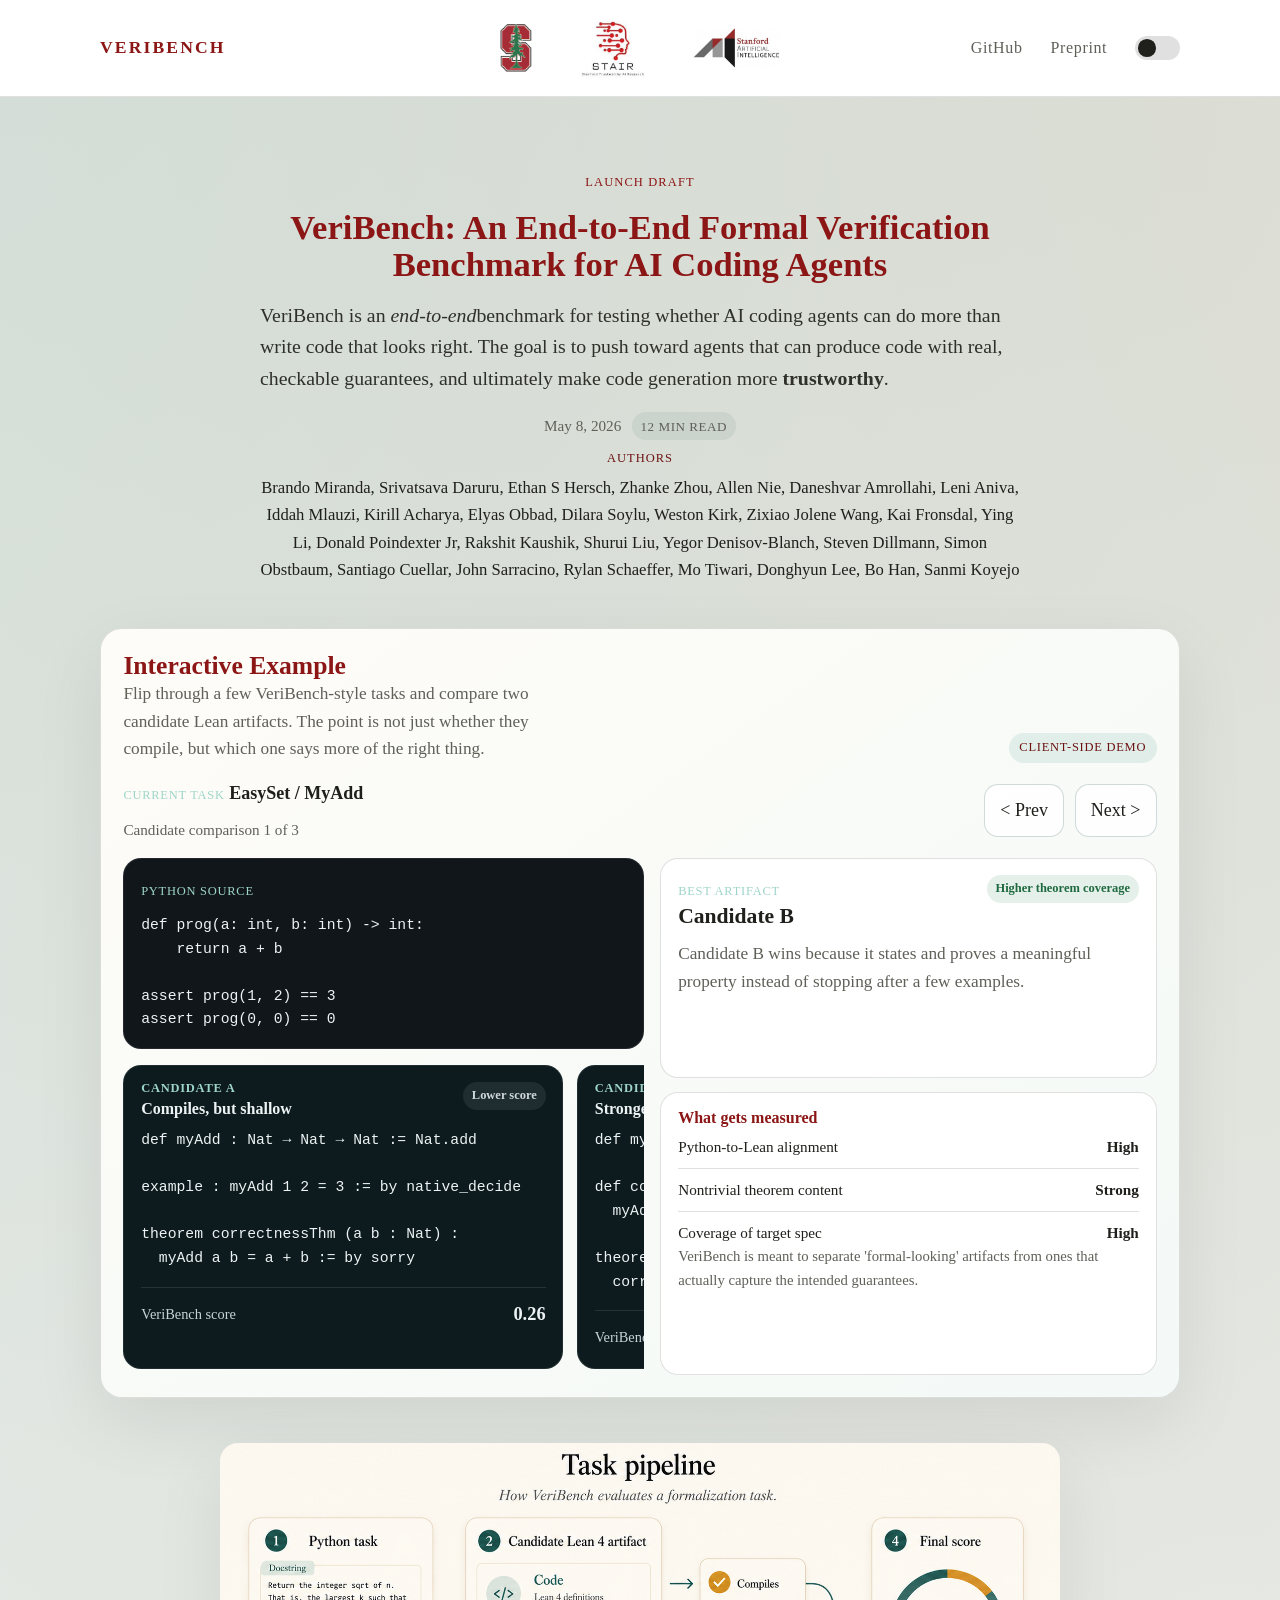
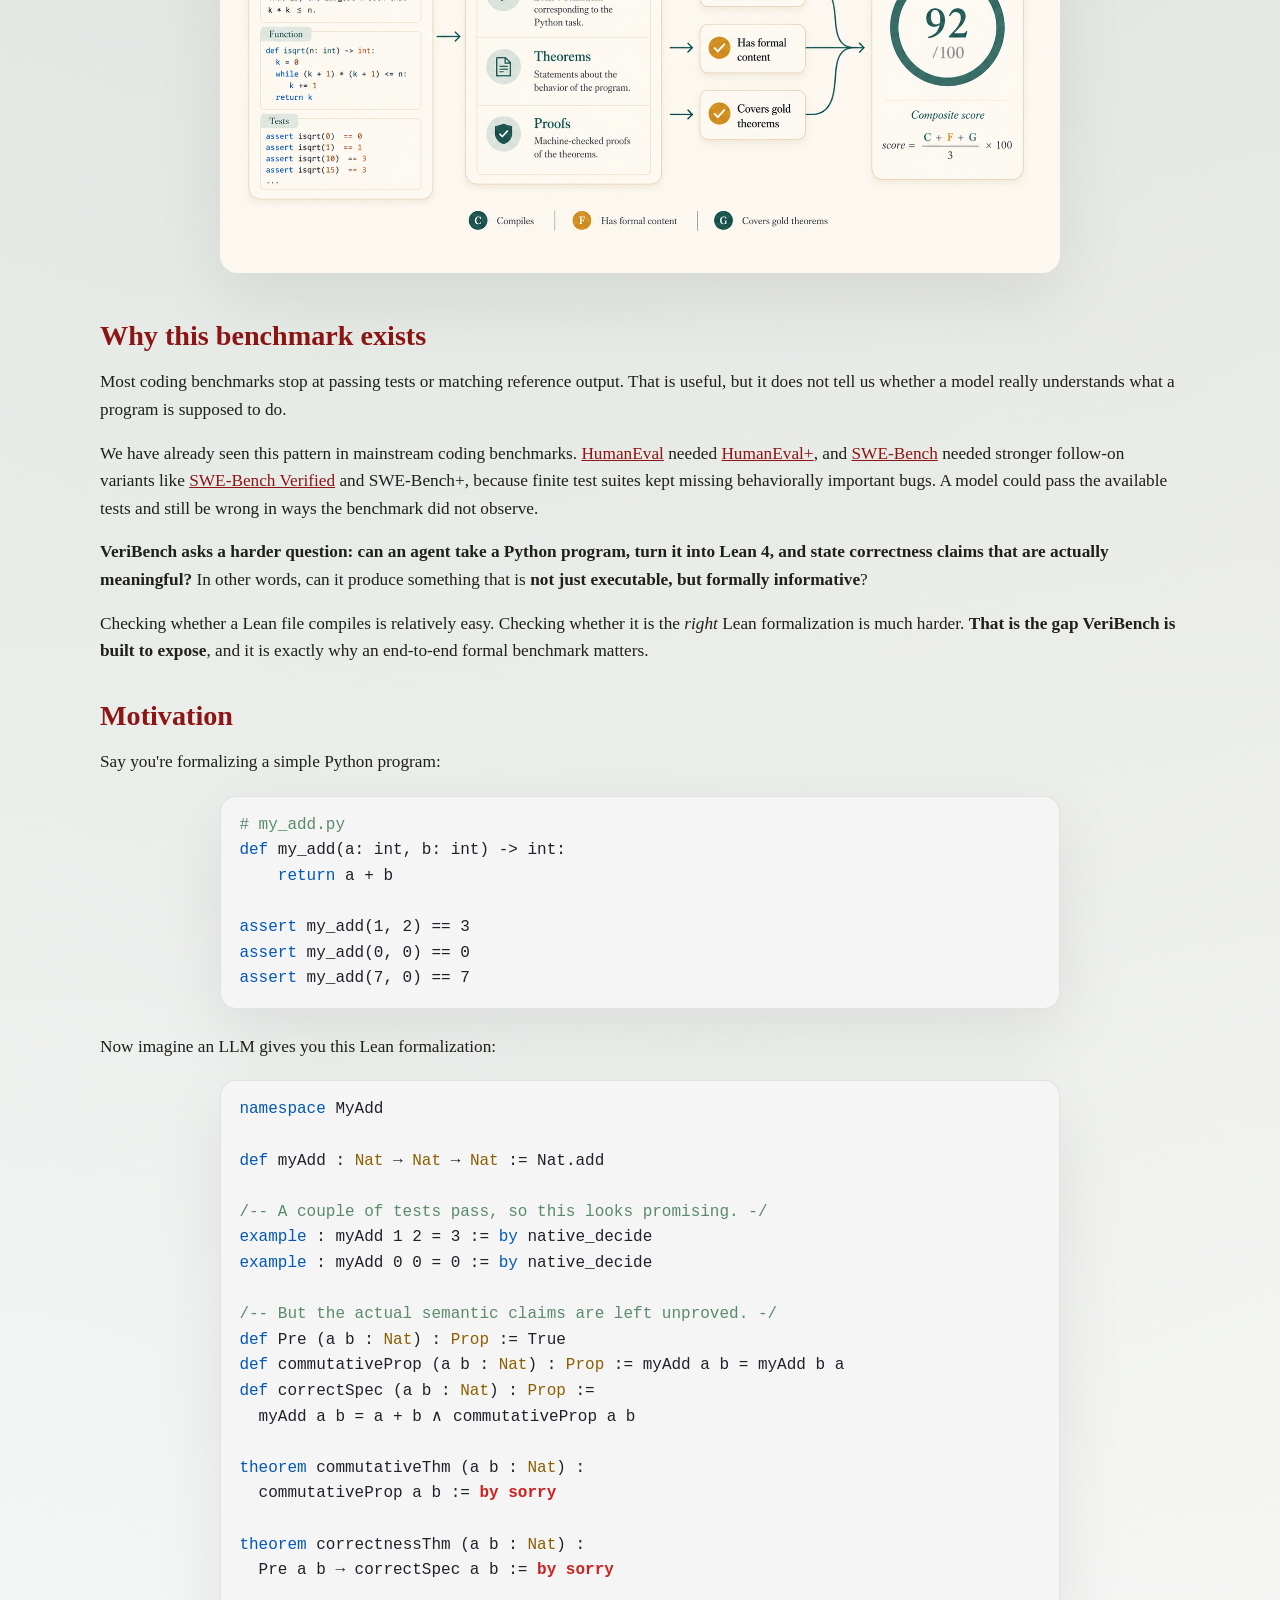
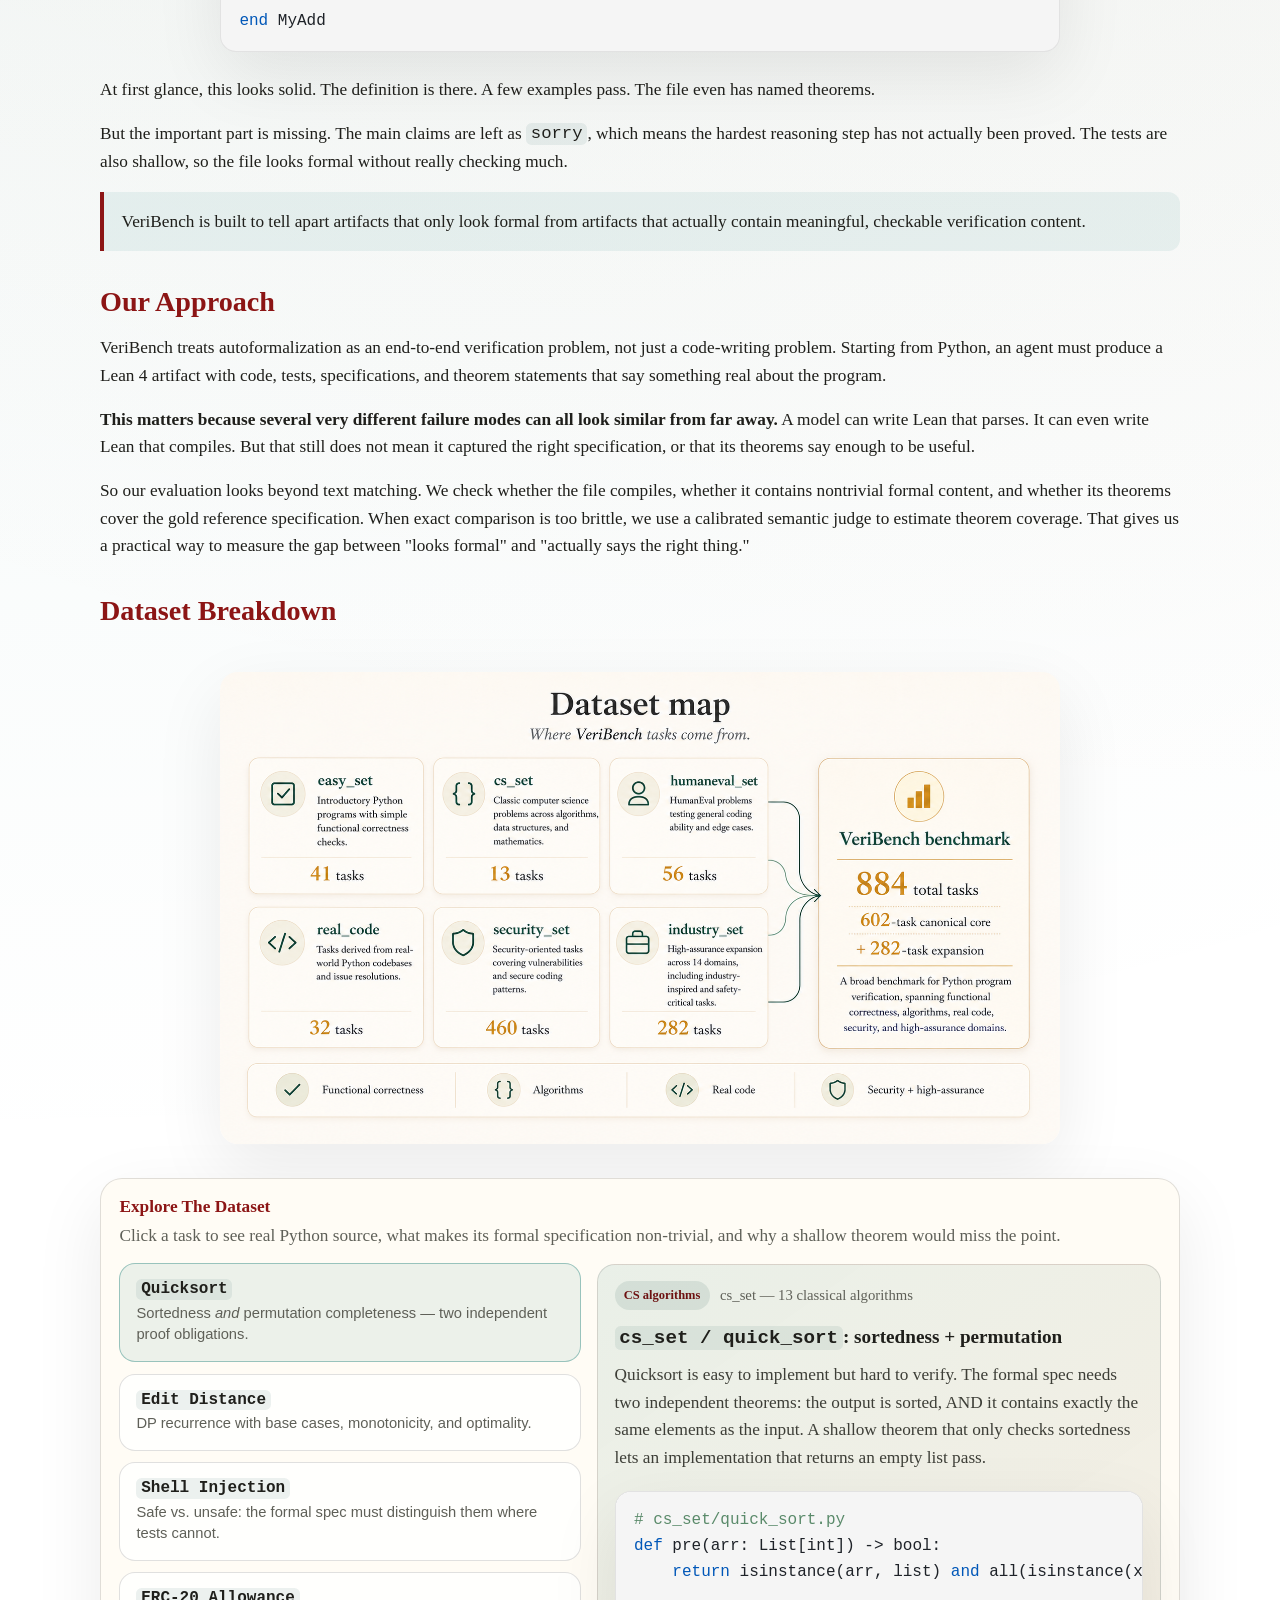
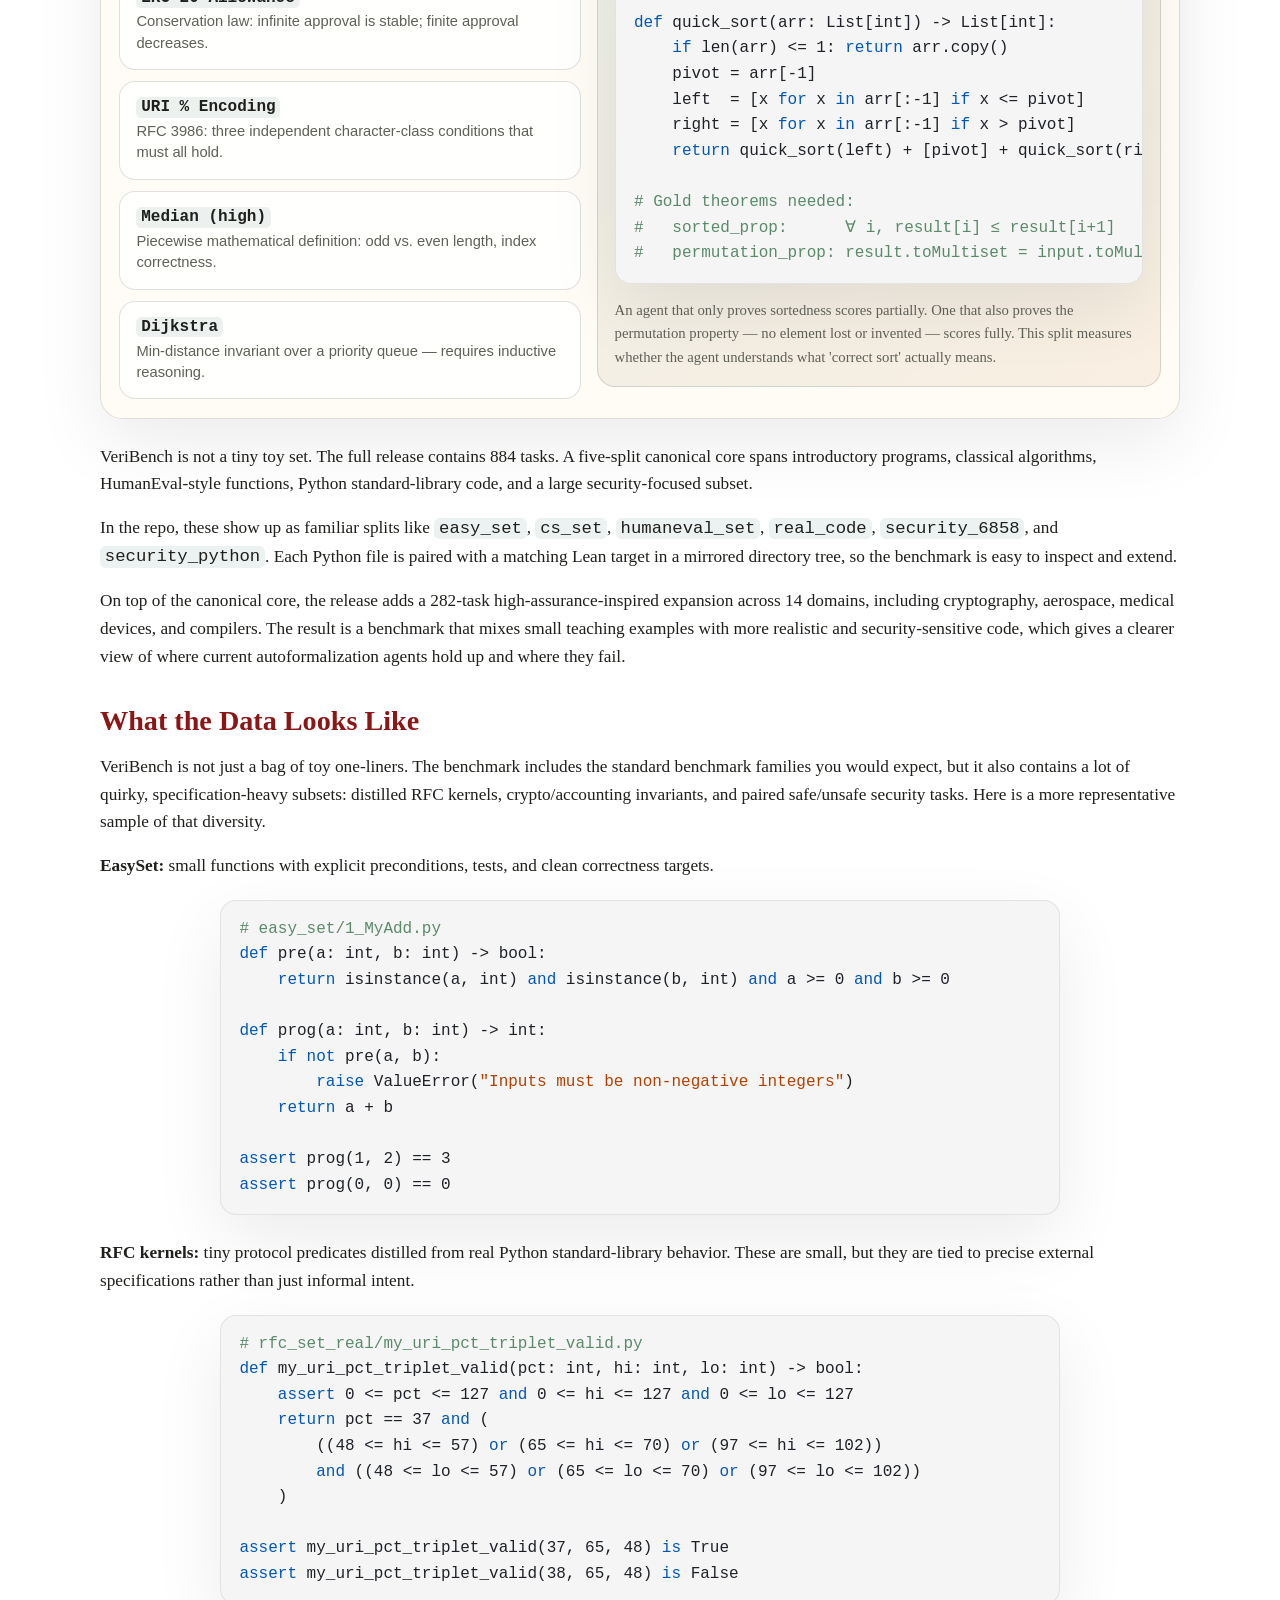
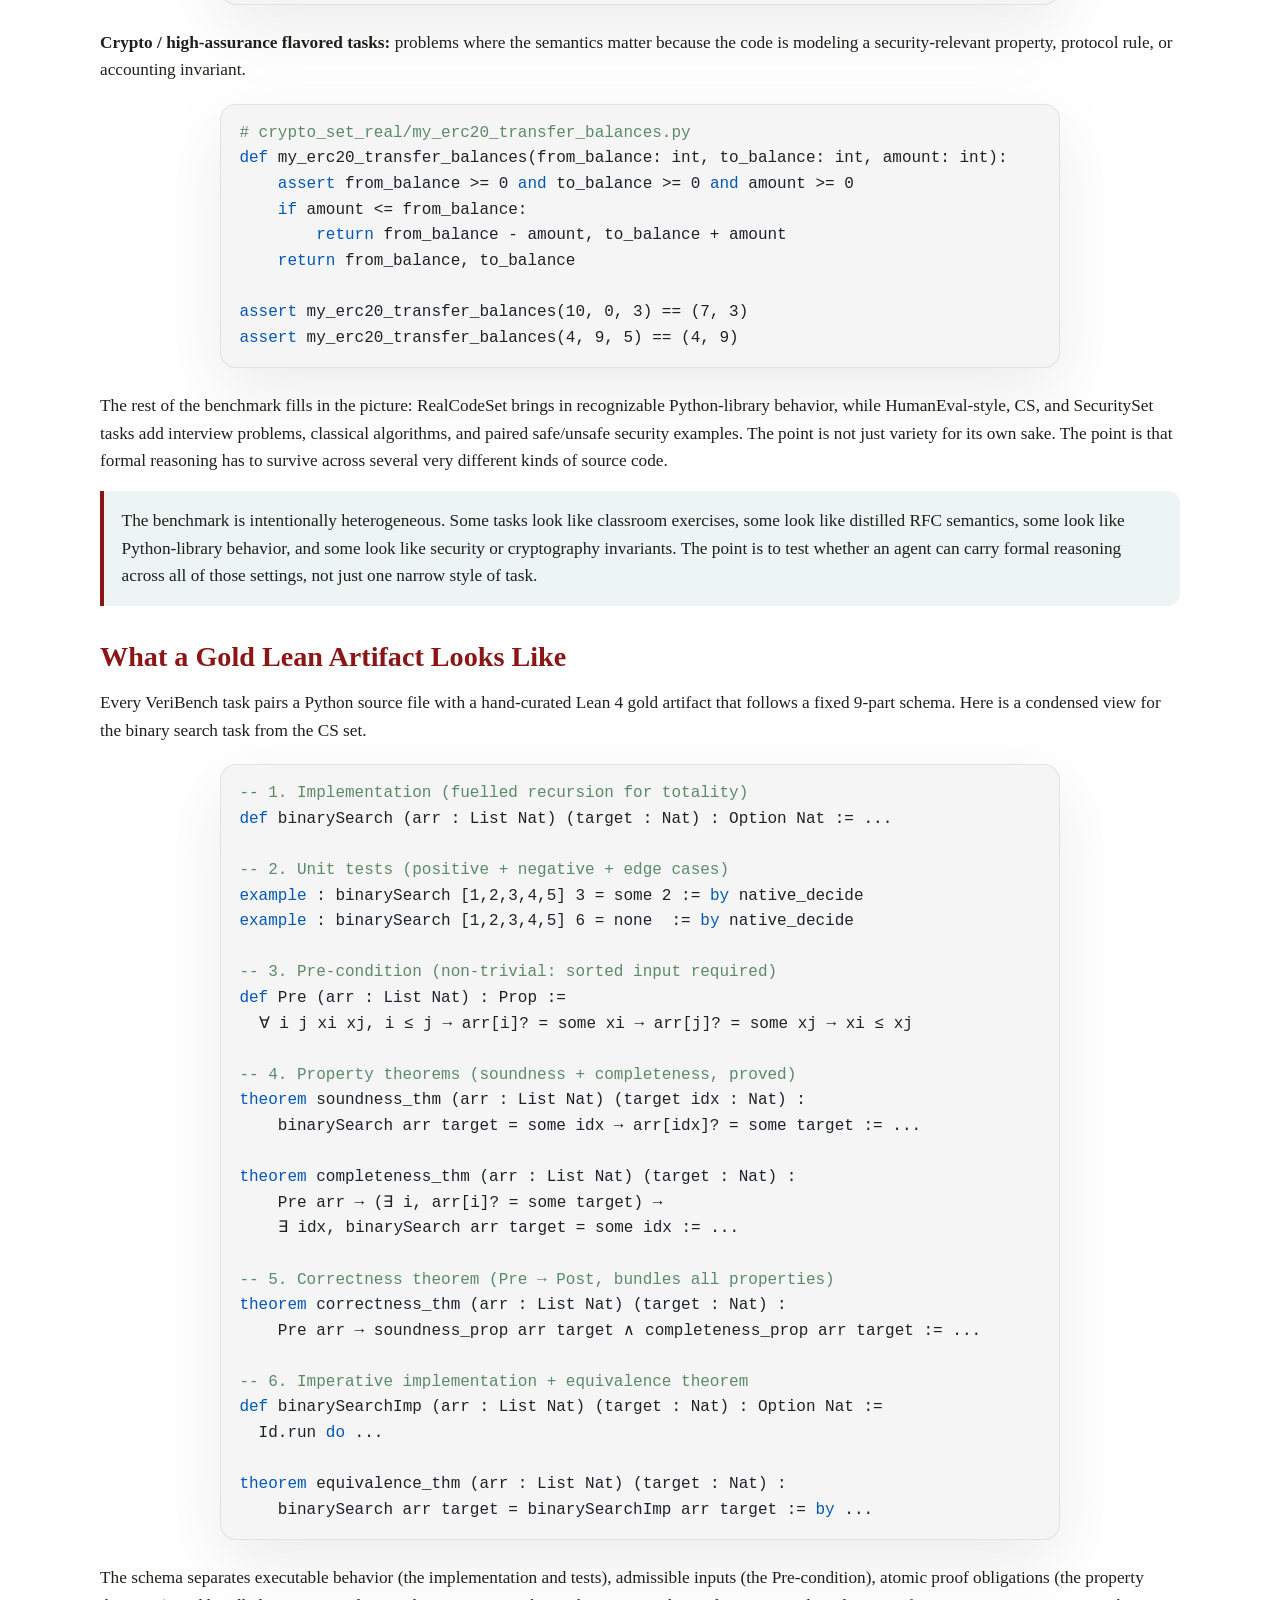
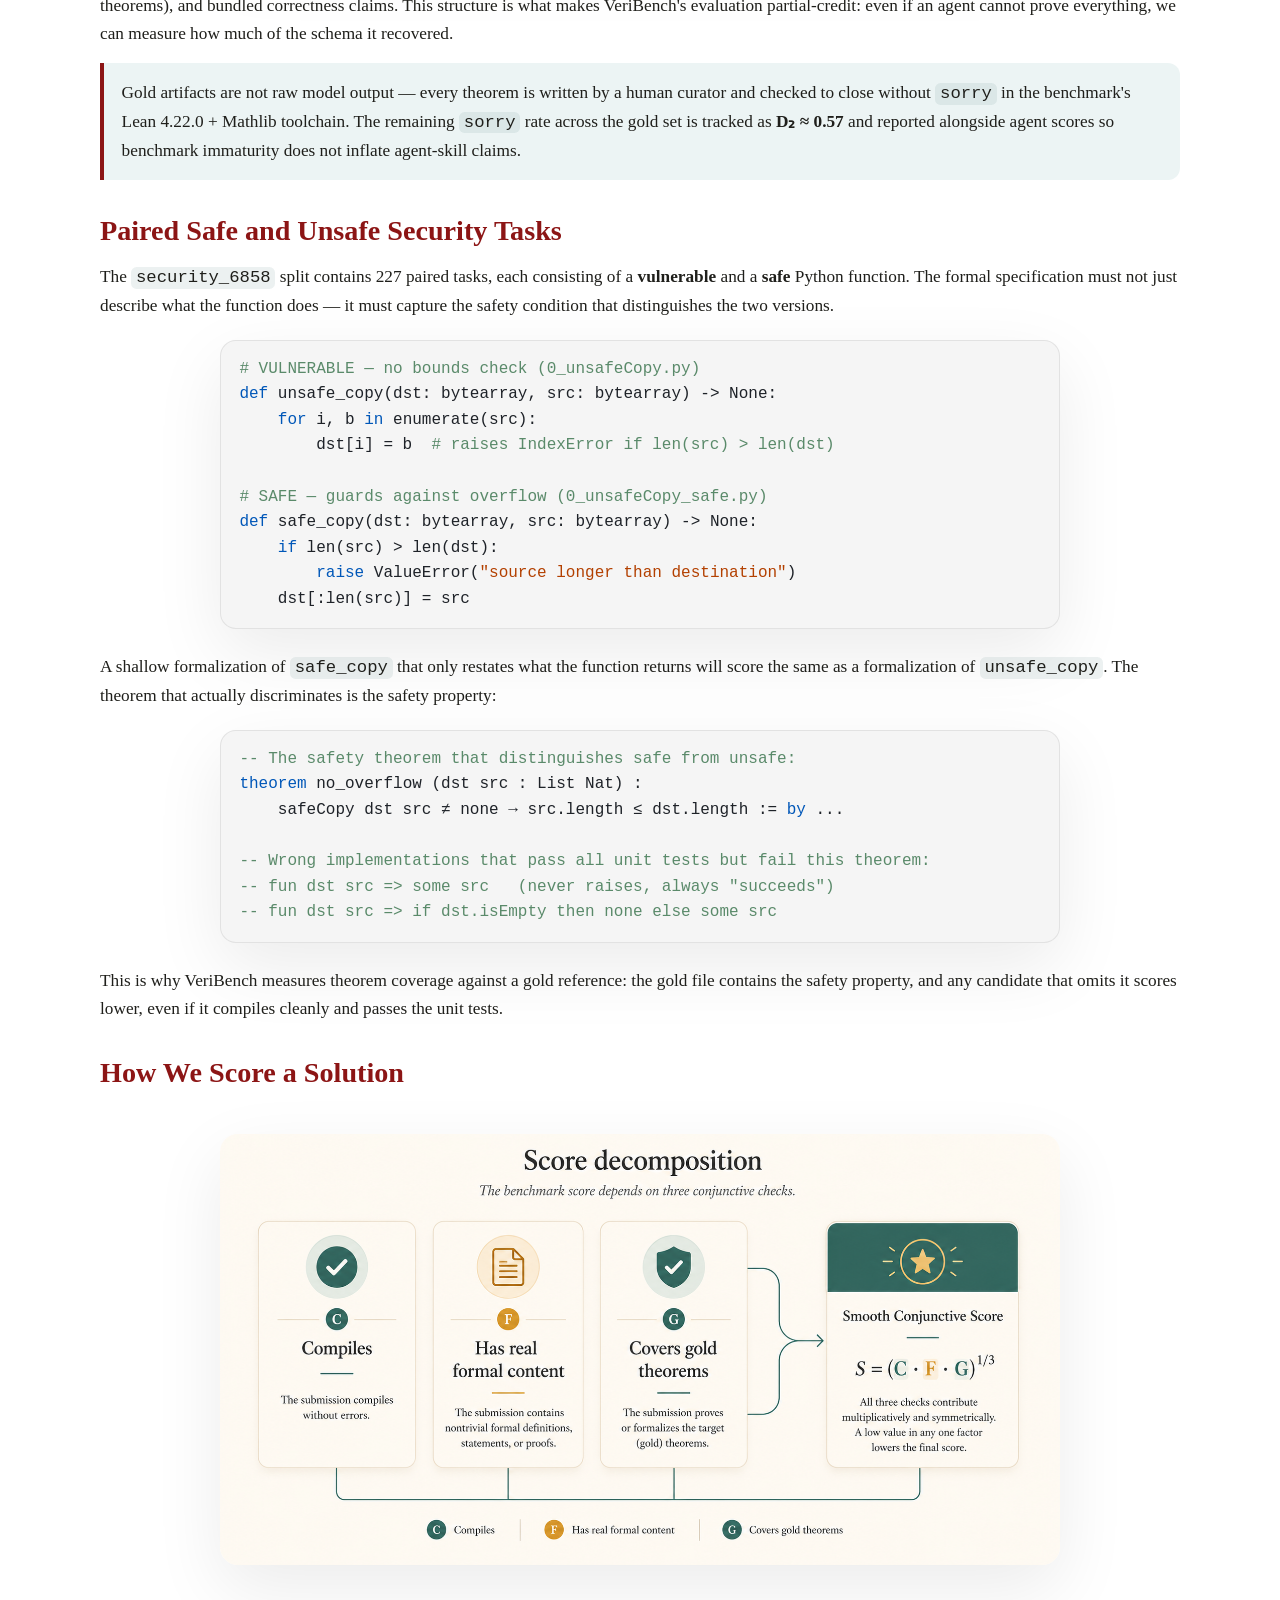
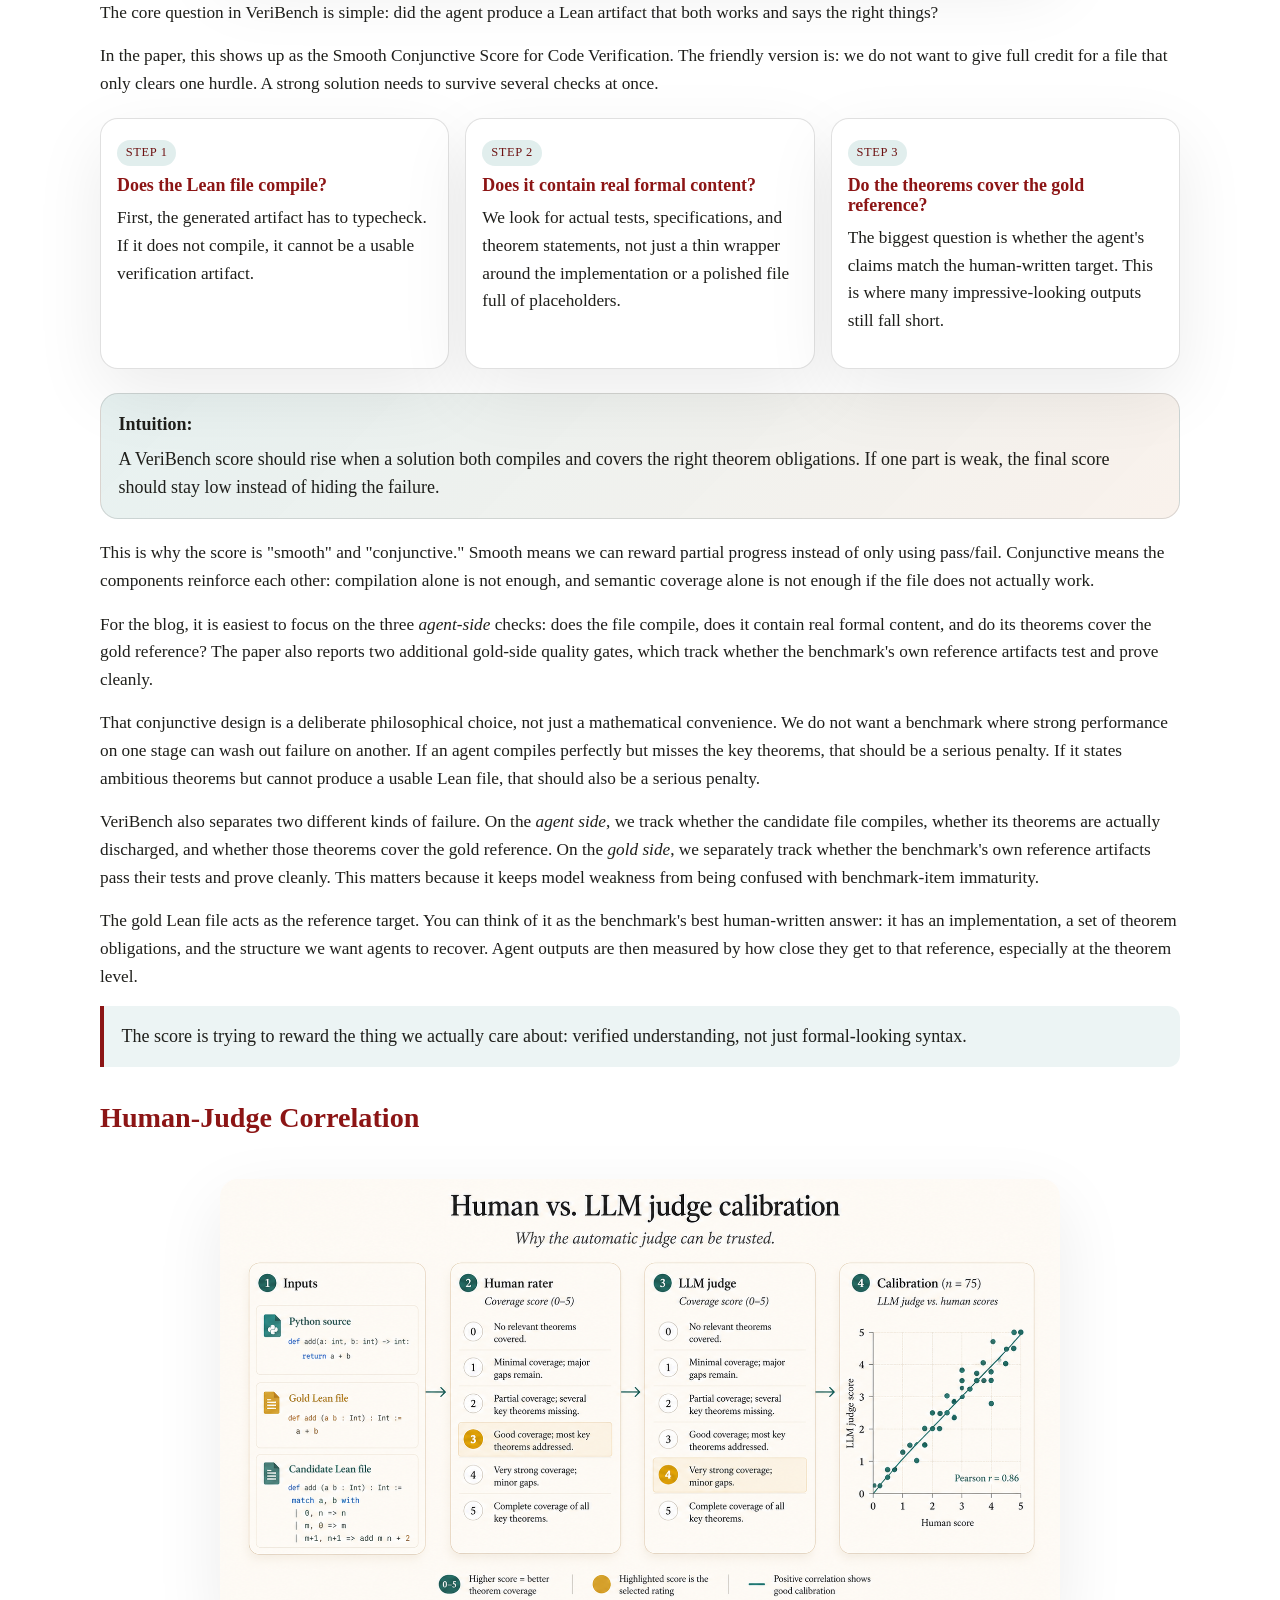
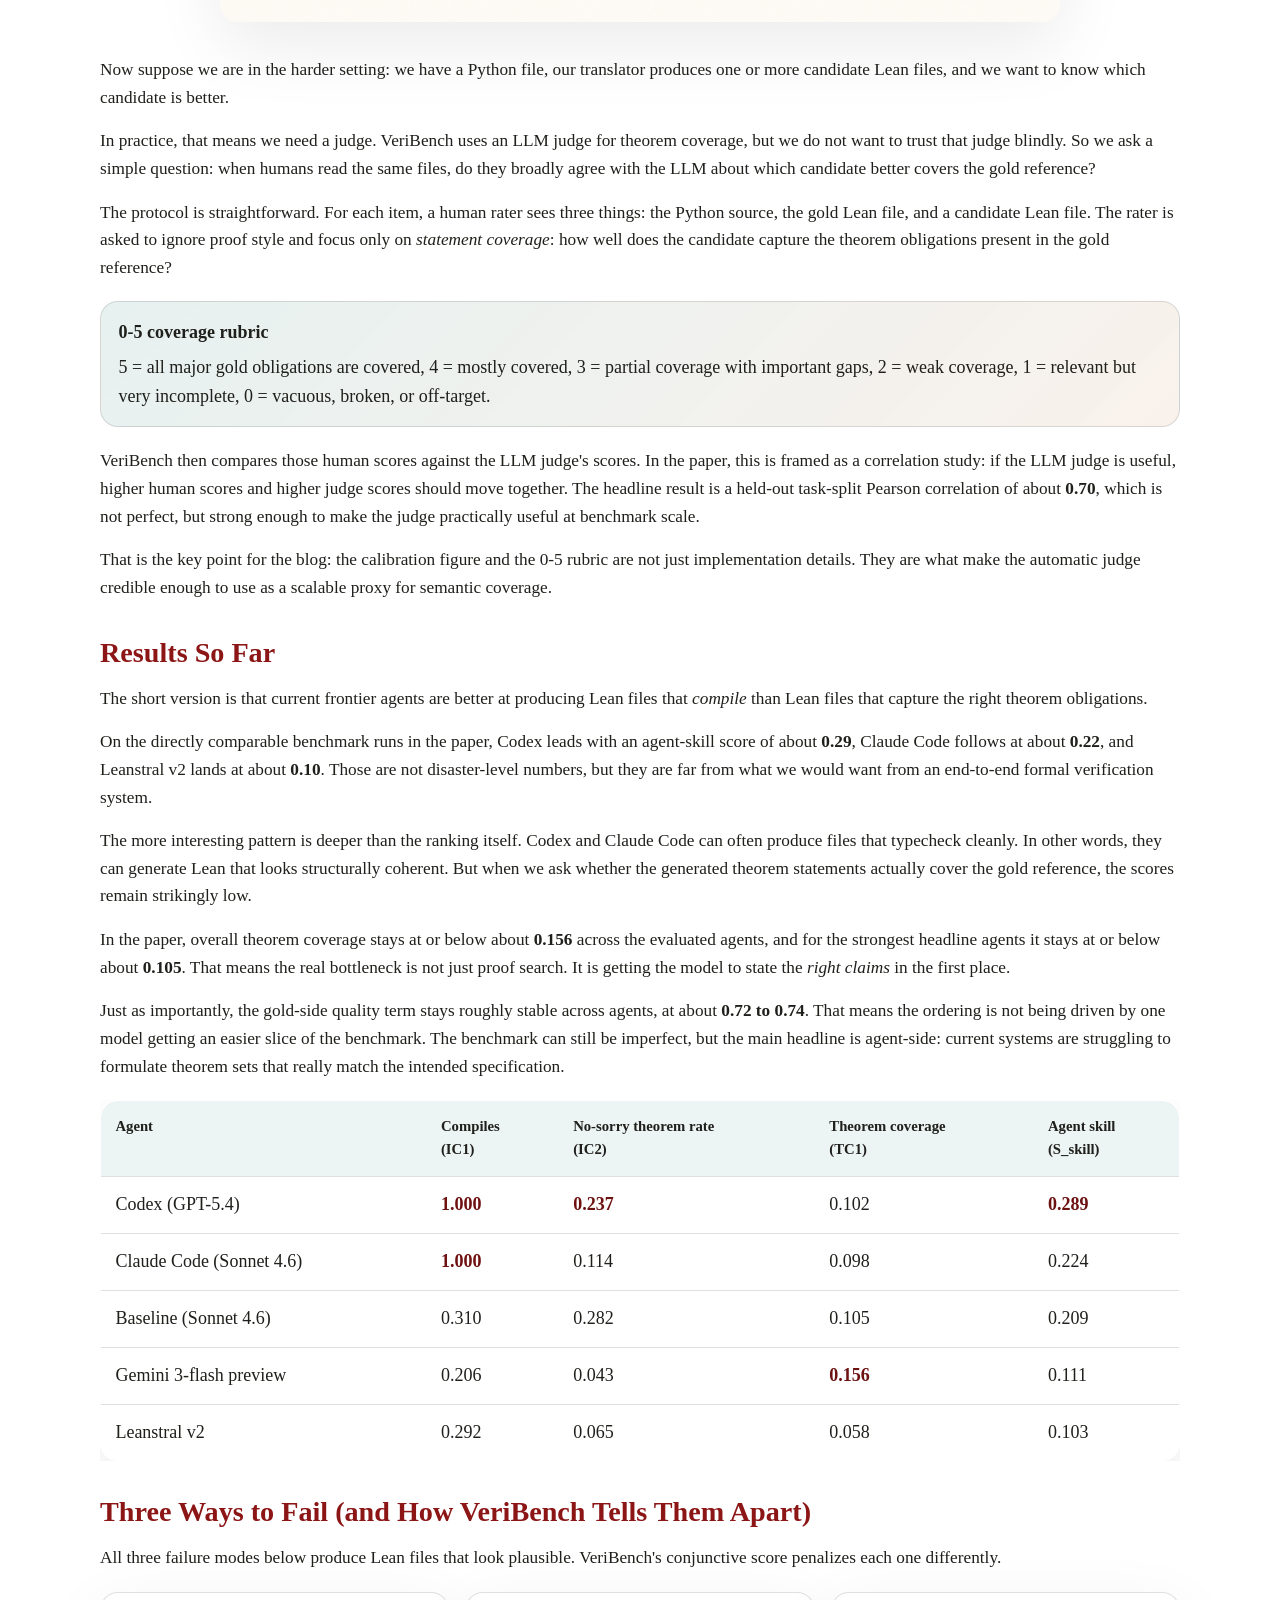
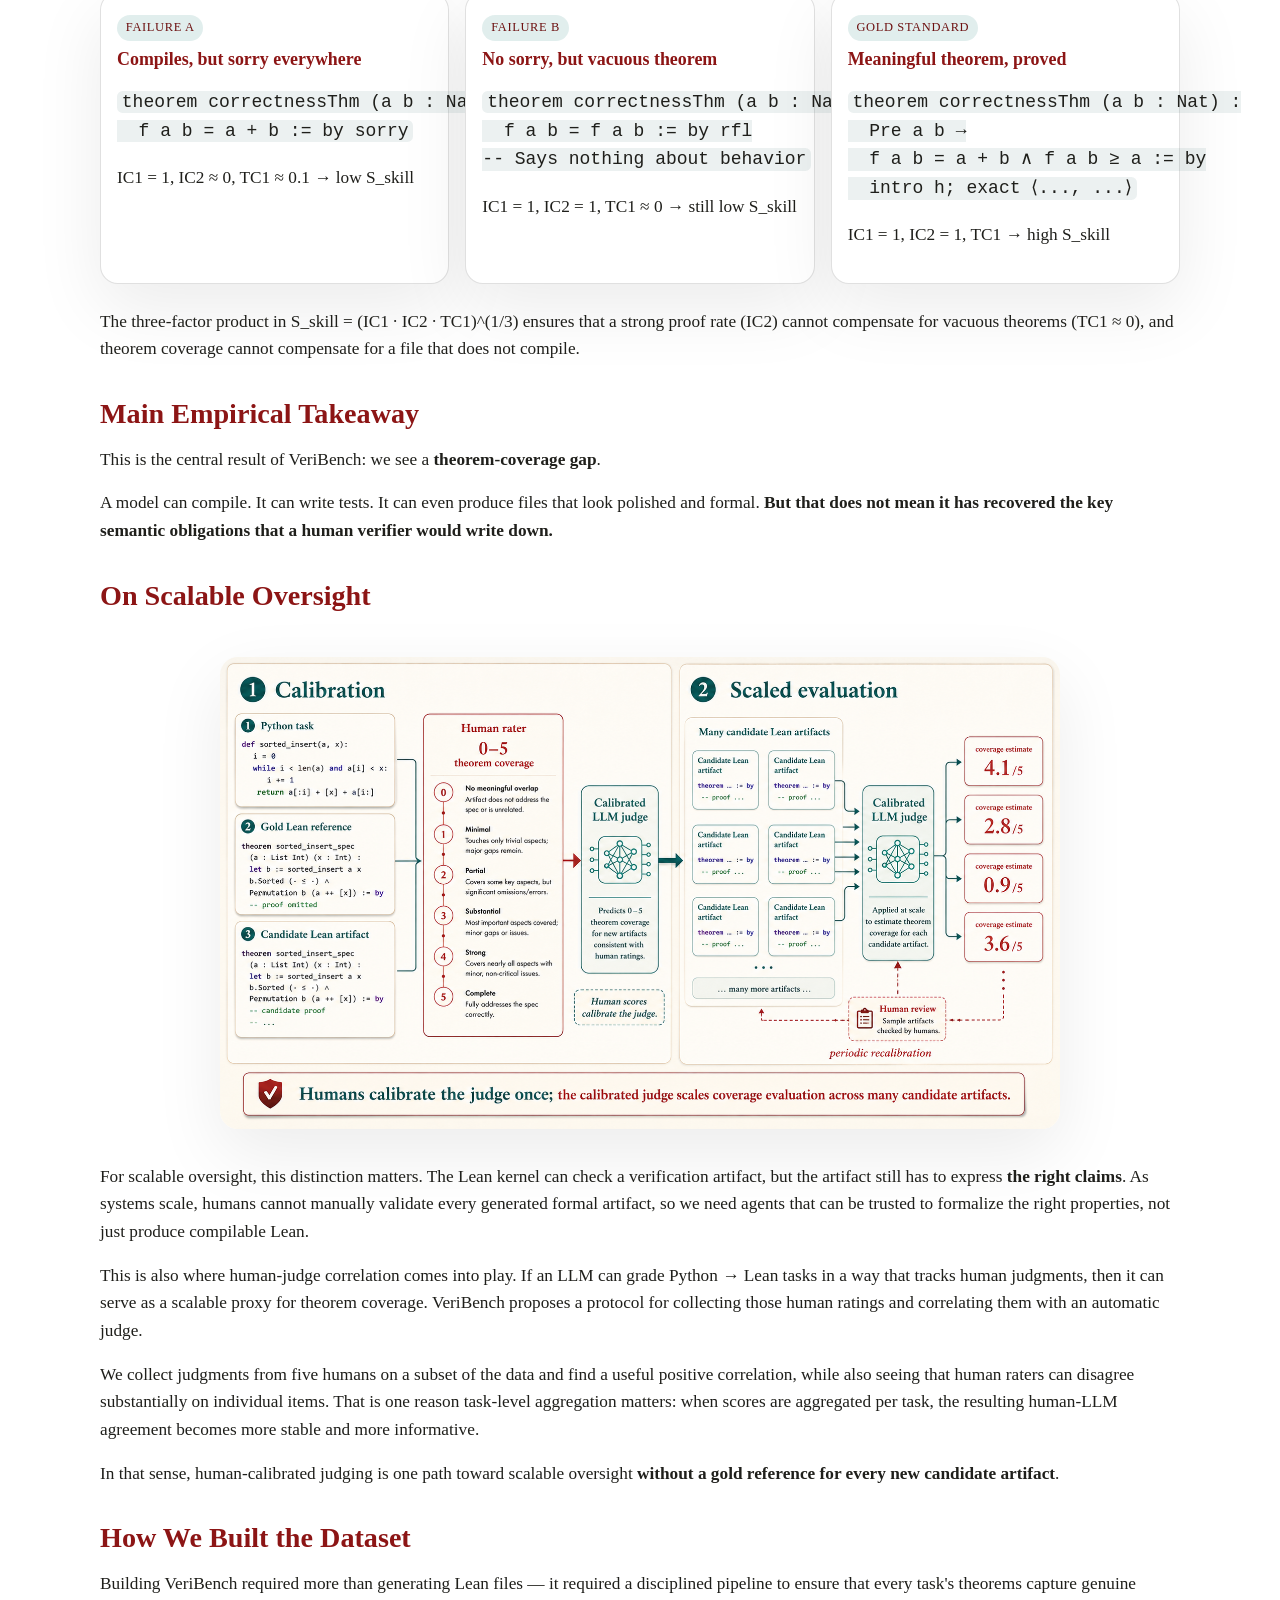
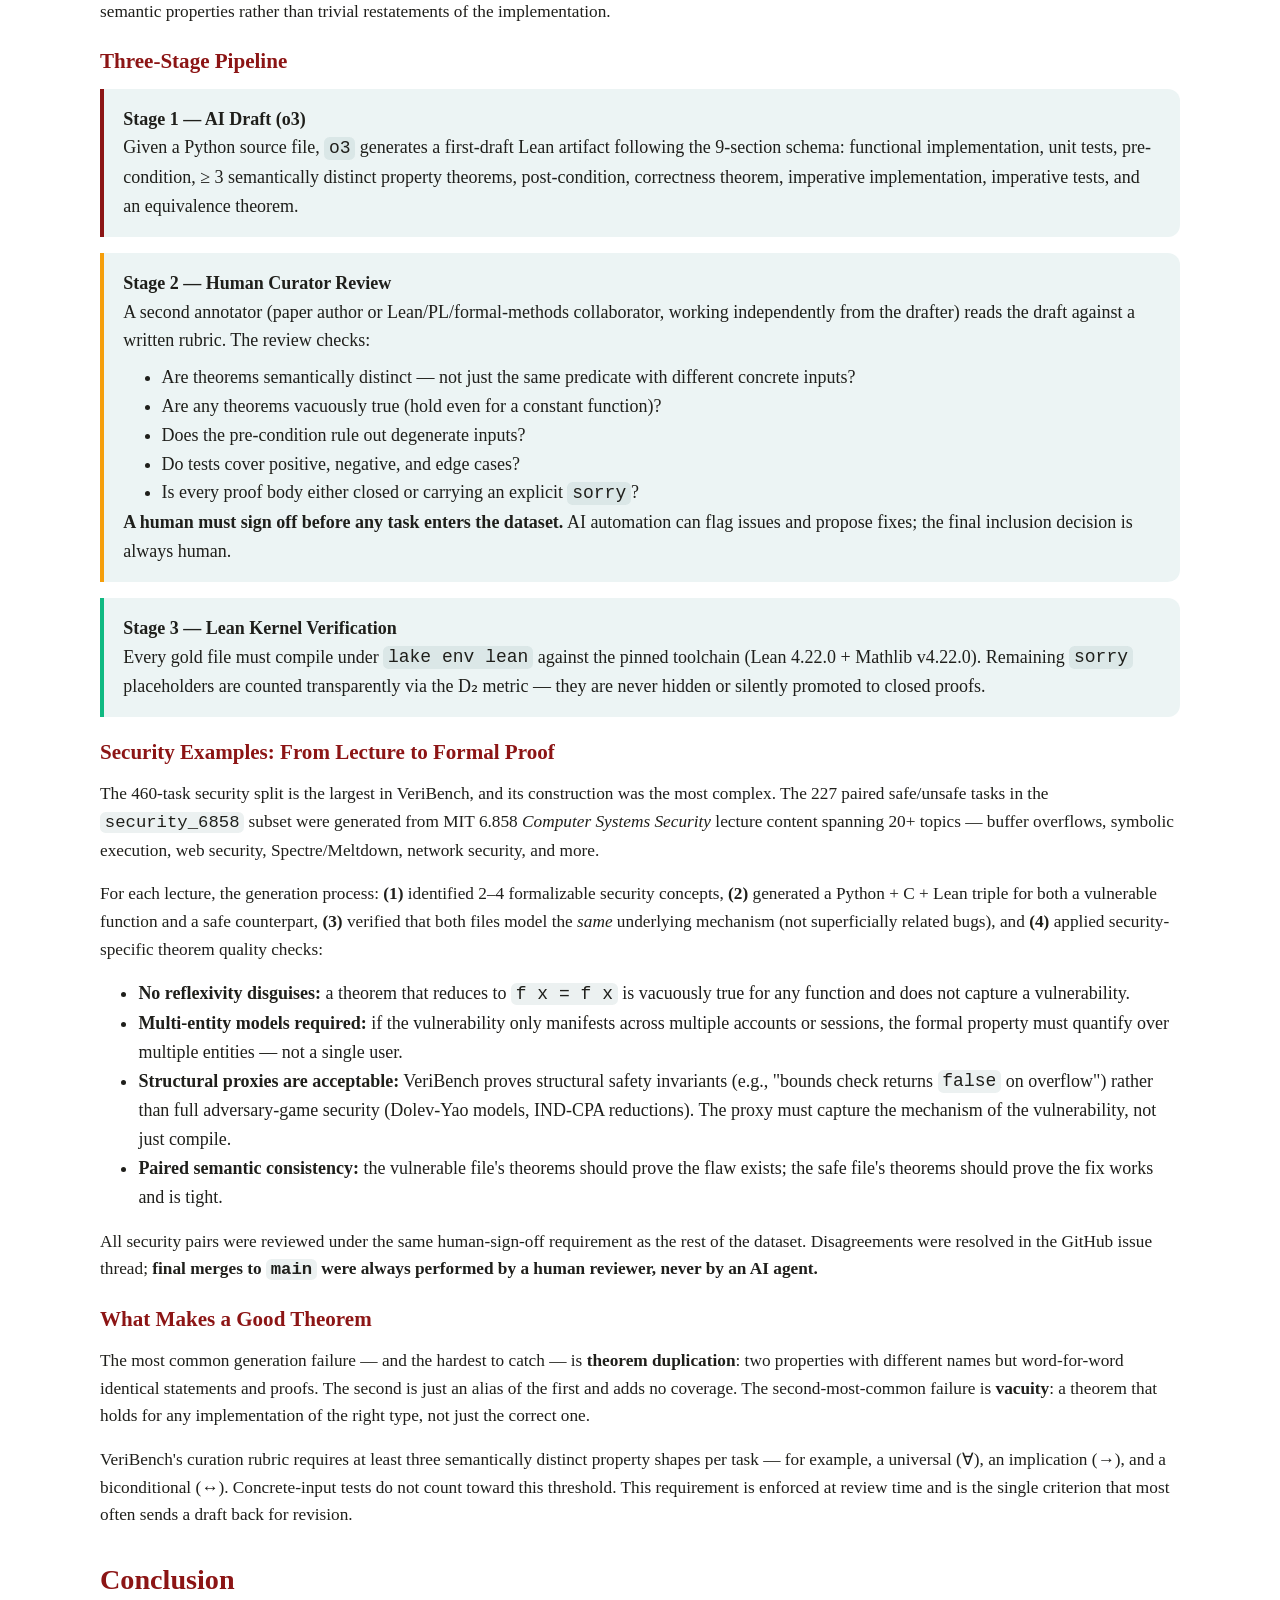
==== docs/blog/veribench-launch/index.html @ 004fceda "fix: copy all blog improvements to the live docs/blog/veribench-launch path The GitHub Pages site is" ====
<!DOCTYPE html>
<html lang="en">
  <head>
    <meta charset="UTF-8" />
    <meta name="viewport" content="width=device-width, initial-scale=1.0" />
    <title>VeriBench</title>
    <meta
      name="description"
      content="Starter blog post for the VeriBench GitHub Pages site."
    />
    <script>
      (() => {
        const storedTheme = localStorage.getItem("veribench-theme");
        const theme = storedTheme || (window.matchMedia("(prefers-color-scheme: dark)").matches ? "dark" : "light");
        document.documentElement.dataset.theme = theme;
      })();
    </script>
    <link rel="icon" type="image/png" href="../../figs/vb_logo.png" />
    <link rel="stylesheet" href="../../assets/site.css" />
  </head>
  <body>
    <header class="topbar">
      <div class="shell">
        <a class="brand" href="../../">VeriBench</a>
        <div class="topbar-logos">
          <a href="https://www.stanford.edu/" target="_blank" rel="noopener"><img class="block-s" src="../../figs/stanford.png" alt="Stanford Block S" /></a>
          <a href="https://stairlab.stanford.edu/" target="_blank" rel="noopener"><img class="stair" src="../../figs/STAIR.jpeg" alt="Stanford Trustworthy AI Research logo" /></a>
          <a href="https://ai.stanford.edu/" target="_blank" rel="noopener"><img class="sail" src="../../figs/sail_logo.jpg" alt="Stanford Artificial Intelligence Lab logo" /></a>
        </div>
        <nav class="nav">
          <a href="https://github.com/brando90/veribench">GitHub</a>
          <span>Preprint</span>
          <button class="theme-toggle" type="button" id="theme-toggle" aria-label="Toggle dark mode">
            <span class="theme-toggle-track">
              <span class="theme-toggle-thumb"></span>
            </span>
          </button>
        </nav>
      </div>
    </header>

    <main class="content">
      <article class="shell">
        <header class="post-header">
          <div class="eyebrow">Launch Draft</div>
          <h1 class="post-title-long">VeriBench: An End-to-End
          Formal Verification Benchmark
          for AI Coding Agents
          </h1>
          <p class="lede">
            VeriBench is an <em>end-to-end</em>benchmark for testing whether AI coding agents can do
            more than write code that looks right. The goal is to push toward
            agents that can produce code with real, checkable guarantees, and
            ultimately make code generation more <strong>trustworthy</strong>.
          </p>
          <p class="post-meta">
            <span>May 8, 2026</span>
            <span class="post-read-time">12 min read</span>
          </p>
          <div class="post-byline">
            <p class="post-authors">
              <span class="post-authors-label">Authors</span>
              <span class="post-authors-list">
                Brando Miranda, Srivatsava Daruru, Ethan S Hersch, Zhanke Zhou,
                Allen Nie, Daneshvar Amrollahi, Leni Aniva, Iddah Mlauzi,
                Kirill Acharya, Elyas Obbad, Dilara Soylu, Weston Kirk, Zixiao
                Jolene Wang, Kai Fronsdal, Ying Li, Donald Poindexter Jr,
                Rakshit Kaushik, Shurui Liu, Yegor Denisov-Blanch, Steven
                Dillmann, Simon Obstbaum, Santiago Cuellar, John Sarracino,
                Rylan Schaeffer, Mo Tiwari, Donghyun Lee, Bo Han, Sanmi Koyejo
              </span>
            </p>
          </div>
          <!-- <figure class="post-header-figure">
            <img src="../../figs/veribench_graphic_2.png" alt="VeriBench overview graphic" />
          </figure> -->

          <section class="interactive-demo intro-demo" aria-labelledby="artifact-demo-title">
            <div class="interactive-demo-header">
              <div>
                <h2 id="artifact-demo-title">Interactive Example</h2>
                <p>
                  Flip through a few VeriBench-style tasks and compare two candidate Lean
                  artifacts. The point is not just whether they compile, but which one
                  says more of the right thing.
                </p>
              </div>
              <div class="interactive-badge">Client-side demo</div>
            </div>
            <div class="interactive-nav">
              <div>
                <div class="interactive-stage-label">Current task</div>
                <strong id="demo-task-title">EasySet / MyAdd</strong>
                <div class="interactive-nav-status" id="demo-task-subtitle">Candidate comparison 1 of 3</div>
              </div>
              <div class="interactive-nav-controls" aria-label="Example navigation">
                <button class="interactive-nav-button" type="button" id="demo-prev">&lt; Prev</button>
                <button class="interactive-nav-button" type="button" id="demo-next">Next &gt;</button>
              </div>
            </div>
            <div class="interactive-layout">
              <div class="interactive-stack" aria-live="polite">
                <div class="interactive-stage python-stage">
                  <span class="interactive-stage-label">Python source</span>
                  <pre><code id="demo-python-code">def prog(a: int, b: int) -&gt; int:
    return a + b

assert prog(1, 2) == 3
assert prog(0, 0) == 0</code></pre>
                </div>
                <div class="interactive-candidate-grid">
                  <div class="interactive-candidate">
                    <div class="interactive-candidate-header">
                      <h3 class="interactive-candidate-title" id="demo-a-title-block">
                        <span>Candidate A</span>
                        <span id="demo-a-title">Compiles, but shallow</span>
                      </h3>
                      <span class="interactive-choice other" id="demo-a-choice">Lower score</span>
                    </div>
                    <pre><code id="demo-a-code">def myAdd : Nat → Nat → Nat := Nat.add

example : myAdd 1 2 = 3 := by native_decide

theorem correctnessThm (a b : Nat) :
  myAdd a b = a + b := by sorry</code></pre>
                    <div class="interactive-candidate-score">
                      <span>VeriBench score</span>
                      <strong id="demo-a-score">0.26</strong>
                    </div>
                  </div>
                  <div class="interactive-candidate">
                    <div class="interactive-candidate-header">
                      <h3 class="interactive-candidate-title" id="demo-b-title-block">
                        <span>Candidate B</span>
                        <span id="demo-b-title">Stronger specification</span>
                      </h3>
                      <span class="interactive-choice best" id="demo-b-choice">Preferred</span>
                    </div>
                    <pre><code id="demo-b-code">def myAdd : Nat → Nat → Nat := Nat.add

def correctSpec (a b : Nat) : Prop :=
  myAdd a b = a + b

theorem correctnessThm (a b : Nat) :
  correctSpec a b := by simp [correctSpec, myAdd]</code></pre>
                    <div class="interactive-candidate-score">
                      <span>VeriBench score</span>
                      <strong id="demo-b-score">0.82</strong>
                    </div>
                  </div>
                </div>
              </div>
              <div class="interactive-summary">
                <div class="interactive-card">
                  <div class="interactive-summary-head">
                    <div class="interactive-summary-title">
                      <div class="interactive-stage-label">Best artifact</div>
                      <strong id="demo-winner">Candidate B</strong>
                    </div>
                    <span class="interactive-pill good" id="demo-pill">Higher theorem coverage</span>
                  </div>
                  <p id="demo-summary">
                    Candidate B wins because it states and proves a meaningful property instead of stopping after a few examples.
                  </p>
                </div>
                <div class="interactive-card">
                  <h3>What gets measured</h3>
                  <div class="interactive-metrics">
                    <div class="interactive-metric">
                      <span>Python-to-Lean alignment</span>
                      <strong id="demo-alignment">High</strong>
                    </div>
                    <div class="interactive-metric">
                      <span>Nontrivial theorem content</span>
                      <strong id="demo-theorems">Strong</strong>
                    </div>
                    <div class="interactive-metric">
                      <span>Coverage of target spec</span>
                      <strong id="demo-coverage">High</strong>
                    </div>
                  </div>
                  <p class="interactive-note" id="demo-note">
                    VeriBench is meant to separate "formal-looking" artifacts from ones that actually capture the intended guarantees.
                  </p>
                </div>
              </div>
            </div>
          </section>

          <figure class="post-header-figure intro-figure">
            <img src="../../figs/task_pipeline.png" alt="VeriBench task pipeline" />
          </figure>

          <!-- <figure class="post-header-figure">
            <img src="../../figs/veribench_graphic_2.png" alt="VeriBench overview graphic (2)" />
          </figure> -->
        </header>

        <div class="post-body">
          <section>
            <h2>Why this benchmark exists</h2>

            <p>
              Most coding benchmarks stop at passing tests or matching reference
              output. That is useful, but it does not tell us whether a model
              really understands what a program is supposed to do.
            </p>
            <p>
              We have already seen this pattern in mainstream coding benchmarks.
              <a href="https://huggingface.co/papers/2107.03374">HumanEval</a>
              needed <a href="https://github.com/evalplus/evalplus">HumanEval+</a>,
              and <a href="https://www.swebench.com/SWE-bench/">SWE-Bench</a>
              needed stronger follow-on variants like
              <a href="https://www.swebench.com/verified.html">SWE-Bench Verified</a>
              and SWE-Bench+, because
              finite test suites kept missing behaviorally important bugs. A
              model could pass the available tests and still be wrong in ways
              the benchmark did not observe.
            </p>
            <p>
              <strong>VeriBench asks a harder question: can an agent take a Python
              program, turn it into Lean 4, and state correctness claims that
              are actually meaningful?</strong> In other words, can it produce something
              that is <strong>not just executable, but formally informative</strong>?
            </p>
            <p>
              Checking whether a Lean file compiles is relatively easy. Checking
              whether it is the <em>right</em> Lean formalization is much
              harder. <strong>That is the gap VeriBench is built to expose</strong>, and it is
              exactly why an end-to-end formal benchmark matters.
            </p>
          </section>

          <section>
            <h2>Motivation</h2>
            <p>
              Say you're formalizing a simple Python program:
            </p>

            <div class="code-block python">
              <pre><code><span class="comment"># my_add.py</span>
<span class="keyword">def</span> my_add(a: int, b: int) -&gt; int:
    <span class="keyword">return</span> a + b

<span class="keyword">assert</span> my_add(1, 2) == 3
<span class="keyword">assert</span> my_add(0, 0) == 0
<span class="keyword">assert</span> my_add(7, 0) == 7</code></pre>
            </div>

            <p>
              Now imagine an LLM gives you this Lean formalization:
            </p>

            <div class="code-block lean">
              <pre><code><span class="keyword">namespace</span> MyAdd

<span class="keyword">def</span> myAdd : <span class="type">Nat</span> → <span class="type">Nat</span> → <span class="type">Nat</span> := Nat.add

<span class="comment">/-- A couple of tests pass, so this looks promising. -/</span>
<span class="keyword">example</span> : myAdd 1 2 = 3 := <span class="keyword">by</span> native_decide
<span class="keyword">example</span> : myAdd 0 0 = 0 := <span class="keyword">by</span> native_decide

<span class="comment">/-- But the actual semantic claims are left unproved. -/</span>
<span class="keyword">def</span> Pre (a b : <span class="type">Nat</span>) : <span class="type">Prop</span> := True
<span class="keyword">def</span> commutativeProp (a b : <span class="type">Nat</span>) : <span class="type">Prop</span> := myAdd a b = myAdd b a
<span class="keyword">def</span> correctSpec (a b : <span class="type">Nat</span>) : <span class="type">Prop</span> :=
  myAdd a b = a + b ∧ commutativeProp a b

<span class="keyword">theorem</span> commutativeThm (a b : <span class="type">Nat</span>) :
  commutativeProp a b := <span class="warning">by sorry</span>

<span class="keyword">theorem</span> correctnessThm (a b : <span class="type">Nat</span>) :
  Pre a b → correctSpec a b := <span class="warning">by sorry</span>

<span class="keyword">end</span> MyAdd</code></pre>
            </div>

            <p>
              At first glance, this looks solid. The definition is there. A few
              examples pass. The file even has named theorems.
            </p>

            <p>
              But the important part is missing. The main claims are left as
              <code>sorry</code>, which means the hardest reasoning step has
              not actually been proved. The tests are also shallow, so the file
              looks formal without really checking much.
            </p>

            <p class="callout">
              VeriBench is built to tell apart artifacts that only look formal
              from artifacts that actually contain meaningful, checkable
              verification content.
            </p>
            <!-- <figure class="post-header-figure">
              <img src="../../figs/good_vs_bad.png" alt="VeriBench overview graphic" />
            </figure> -->
          </section>

          <section>
            <h2>Our Approach</h2>
            <p>
              VeriBench treats autoformalization as an end-to-end verification
              problem, not just a code-writing problem. Starting from Python,
              an agent must produce a Lean 4 artifact with code, tests,
              specifications, and theorem statements that say something real
              about the program.
            </p>
            <p>
              <strong>This matters because several very different failure modes can all
              look similar from far away.</strong> A model can write Lean that parses. It
              can even write Lean that compiles. But that still does not mean it
              captured the right specification, or that its theorems say enough
              to be useful.
            </p>
            <p>
              So our evaluation looks beyond text matching. We check whether the
              file compiles, whether it contains nontrivial formal content, and
              whether its theorems cover the gold reference specification. When
              exact comparison is too brittle, we use a calibrated semantic
              judge to estimate theorem coverage. That gives us a practical way
              to measure the gap between "looks formal" and "actually says the
              right thing."
            </p>
          </section>

          <section>
            <h2>Dataset Breakdown</h2>
            <figure class="post-header-figure">
              <img src="../../figs/dataset_map_2.png" alt="Dataset Map" />
            </figure>
            <div class="dataset-hover" aria-labelledby="dataset-hover-title">
              <div class="dataset-hover-head">
                <h3 id="dataset-hover-title">Explore The Dataset</h3>
                <p>
                  Click a task to see real Python source, what makes its formal specification non-trivial,
                  and why a shallow theorem would miss the point.
                </p>
              </div>
              <div class="dataset-hover-layout">
                <div class="dataset-hover-list" role="list" aria-label="Dataset splits">
                  <button class="dataset-hover-item active" type="button" data-dataset-key="quicksort">
                    <strong><code>Quicksort</code></strong>
                    <span>Sortedness <em>and</em> permutation completeness — two independent proof obligations.</span>
                  </button>
                  <button class="dataset-hover-item" type="button" data-dataset-key="edit_distance">
                    <strong><code>Edit Distance</code></strong>
                    <span>DP recurrence with base cases, monotonicity, and optimality.</span>
                  </button>
                  <button class="dataset-hover-item" type="button" data-dataset-key="shell_injection">
                    <strong><code>Shell Injection</code></strong>
                    <span>Safe vs. unsafe: the formal spec must distinguish them where tests cannot.</span>
                  </button>
                  <button class="dataset-hover-item" type="button" data-dataset-key="erc20">
                    <strong><code>ERC-20 Allowance</code></strong>
                    <span>Conservation law: infinite approval is stable; finite approval decreases.</span>
                  </button>
                  <button class="dataset-hover-item" type="button" data-dataset-key="uri_pct">
                    <strong><code>URI % Encoding</code></strong>
                    <span>RFC 3986: three independent character-class conditions that must all hold.</span>
                  </button>
                  <button class="dataset-hover-item" type="button" data-dataset-key="median_high">
                    <strong><code>Median (high)</code></strong>
                    <span>Piecewise mathematical definition: odd vs. even length, index correctness.</span>
                  </button>
                  <button class="dataset-hover-item" type="button" data-dataset-key="dijkstra">
                    <strong><code>Dijkstra</code></strong>
                    <span>Min-distance invariant over a priority queue — requires inductive reasoning.</span>
                  </button>
                </div>
                <div class="dataset-hover-preview" aria-live="polite">
                  <div class="dataset-hover-meta">
                    <span class="dataset-hover-badge" id="dataset-badge">Intro / explicit specs</span>
                    <span class="dataset-hover-count" id="dataset-count">Representative slice</span>
                  </div>
                  <h4 id="dataset-title"><code>easy_set</code>: clean benchmark primitives</h4>
                  <p id="dataset-description">
                    This split makes it easy to see whether a model can track a straightforward precondition,
                    executable behavior, and a crisp theorem target all at once.
                  </p>
                  <div class="code-block python">
                    <pre><code id="dataset-code"><span class="comment"># easy_set/1_MyAdd.py</span>
<span class="keyword">def</span> pre(a: int, b: int) -&gt; bool:
    <span class="keyword">return</span> a &gt;= 0 <span class="keyword">and</span> b &gt;= 0

<span class="keyword">def</span> prog(a: int, b: int) -&gt; int:
    <span class="keyword">return</span> a + b</code></pre>
                  </div>
                  <div class="dataset-hover-note" id="dataset-note">
                    Good for seeing if an autoformalizer can move from toy Python into simple but meaningful specifications.
                  </div>
                </div>
              </div>
            </div>
            <p>
              VeriBench is not a tiny toy set. The full release contains 884
              tasks. A five-split canonical core spans introductory
              programs, classical algorithms, HumanEval-style functions, Python
              standard-library code, and a large security-focused subset.
            </p>
            <p>
              In the repo, these show up as familiar splits like
              <code>easy_set</code>, <code>cs_set</code>,
              <code>humaneval_set</code>, <code>real_code</code>,
              <code>security_6858</code>, and <code>security_python</code>.
              Each Python file is paired with a matching Lean target in a
              mirrored directory tree, so the benchmark is easy to inspect and
              extend.
            </p>
            <p>
              On top of the canonical core, the release adds a 282-task
              high-assurance-inspired expansion across 14 domains, including
              cryptography, aerospace, medical devices, and compilers. The
              result is a benchmark that mixes small teaching examples with more
              realistic and security-sensitive code, which gives a clearer view
              of where current autoformalization agents hold up and where they
              fail.
            </p>
          </section>

          <section>
            <h2>What the Data Looks Like</h2>
            <p>
              VeriBench is not just a bag of toy one-liners. The benchmark
              includes the standard benchmark families you would expect, but it
              also contains a lot of quirky, specification-heavy subsets:
              distilled RFC kernels, crypto/accounting invariants, and paired
              safe/unsafe security tasks. Here is a more representative sample
              of that diversity.
            </p>

            <p>
              <strong>EasySet:</strong> small functions with explicit
              preconditions, tests, and clean correctness targets.
            </p>
            <div class="code-block python">
              <pre><code><span class="comment"># easy_set/1_MyAdd.py</span>
<span class="keyword">def</span> pre(a: int, b: int) -&gt; bool:
    <span class="keyword">return</span> isinstance(a, int) <span class="keyword">and</span> isinstance(b, int) <span class="keyword">and</span> a &gt;= 0 <span class="keyword">and</span> b &gt;= 0

<span class="keyword">def</span> prog(a: int, b: int) -&gt; int:
    <span class="keyword">if</span> <span class="keyword">not</span> pre(a, b):
        <span class="keyword">raise</span> ValueError(<span class="string">"Inputs must be non-negative integers"</span>)
    <span class="keyword">return</span> a + b

<span class="keyword">assert</span> prog(1, 2) == 3
<span class="keyword">assert</span> prog(0, 0) == 0</code></pre>
            </div>

            <p>
              <strong>RFC kernels:</strong> tiny protocol predicates distilled
              from real Python standard-library behavior. These are small, but
              they are tied to precise external specifications rather than just
              informal intent.
            </p>
            <div class="code-block python">
              <pre><code><span class="comment"># rfc_set_real/my_uri_pct_triplet_valid.py</span>
<span class="keyword">def</span> my_uri_pct_triplet_valid(pct: int, hi: int, lo: int) -&gt; bool:
    <span class="keyword">assert</span> 0 &lt;= pct &lt;= 127 <span class="keyword">and</span> 0 &lt;= hi &lt;= 127 <span class="keyword">and</span> 0 &lt;= lo &lt;= 127
    <span class="keyword">return</span> pct == 37 <span class="keyword">and</span> (
        ((48 &lt;= hi &lt;= 57) <span class="keyword">or</span> (65 &lt;= hi &lt;= 70) <span class="keyword">or</span> (97 &lt;= hi &lt;= 102))
        <span class="keyword">and</span> ((48 &lt;= lo &lt;= 57) <span class="keyword">or</span> (65 &lt;= lo &lt;= 70) <span class="keyword">or</span> (97 &lt;= lo &lt;= 102))
    )

<span class="keyword">assert</span> my_uri_pct_triplet_valid(37, 65, 48) <span class="keyword">is</span> True
<span class="keyword">assert</span> my_uri_pct_triplet_valid(38, 65, 48) <span class="keyword">is</span> False</code></pre>
            </div>

            <p>
              <strong>Crypto / high-assurance flavored tasks:</strong> problems
              where the semantics matter because the code is modeling a
              security-relevant property, protocol rule, or accounting
              invariant.
            </p>
            <div class="code-block python">
              <pre><code><span class="comment"># crypto_set_real/my_erc20_transfer_balances.py</span>
<span class="keyword">def</span> my_erc20_transfer_balances(from_balance: int, to_balance: int, amount: int):
    <span class="keyword">assert</span> from_balance &gt;= 0 <span class="keyword">and</span> to_balance &gt;= 0 <span class="keyword">and</span> amount &gt;= 0
    <span class="keyword">if</span> amount &lt;= from_balance:
        <span class="keyword">return</span> from_balance - amount, to_balance + amount
    <span class="keyword">return</span> from_balance, to_balance

<span class="keyword">assert</span> my_erc20_transfer_balances(10, 0, 3) == (7, 3)
<span class="keyword">assert</span> my_erc20_transfer_balances(4, 9, 5) == (4, 9)</code></pre>
            </div>

            <p>
              The rest of the benchmark fills in the picture: RealCodeSet brings
              in recognizable Python-library behavior, while HumanEval-style,
              CS, and SecuritySet tasks add interview problems, classical
              algorithms, and paired safe/unsafe security examples. The point is
              not just variety for its own sake. The point is that formal
              reasoning has to survive across several very different kinds of
              source code.
            </p>

            <p class="callout">
              The benchmark is intentionally heterogeneous. Some tasks look like
              classroom exercises, some look like distilled RFC semantics, some
              look like Python-library behavior, and some look like security or
              cryptography invariants. The point is to test whether an agent can
              carry formal reasoning across all of those settings, not just one
              narrow style of task.
            </p>
          </section>

          <section>
            <h2>What a Gold Lean Artifact Looks Like</h2>
            <p>
              Every VeriBench task pairs a Python source file with a hand-curated
              Lean 4 gold artifact that follows a fixed 9-part schema. Here is a
              condensed view for the binary search task from the CS set.
            </p>
            <div class="code-block lean">
              <pre><code><span class="comment">-- 1. Implementation (fuelled recursion for totality)</span>
<span class="keyword">def</span> binarySearch (arr : List Nat) (target : Nat) : Option Nat := ...

<span class="comment">-- 2. Unit tests (positive + negative + edge cases)</span>
<span class="keyword">example</span> : binarySearch [1,2,3,4,5] 3 = some 2 := <span class="keyword">by</span> native_decide
<span class="keyword">example</span> : binarySearch [1,2,3,4,5] 6 = none  := <span class="keyword">by</span> native_decide

<span class="comment">-- 3. Pre-condition (non-trivial: sorted input required)</span>
<span class="keyword">def</span> Pre (arr : List Nat) : Prop :=
  ∀ i j xi xj, i ≤ j → arr[i]? = some xi → arr[j]? = some xj → xi ≤ xj

<span class="comment">-- 4. Property theorems (soundness + completeness, proved)</span>
<span class="keyword">theorem</span> soundness_thm (arr : List Nat) (target idx : Nat) :
    binarySearch arr target = some idx → arr[idx]? = some target := ...

<span class="keyword">theorem</span> completeness_thm (arr : List Nat) (target : Nat) :
    Pre arr → (∃ i, arr[i]? = some target) →
    ∃ idx, binarySearch arr target = some idx := ...

<span class="comment">-- 5. Correctness theorem (Pre → Post, bundles all properties)</span>
<span class="keyword">theorem</span> correctness_thm (arr : List Nat) (target : Nat) :
    Pre arr → soundness_prop arr target ∧ completeness_prop arr target := ...

<span class="comment">-- 6. Imperative implementation + equivalence theorem</span>
<span class="keyword">def</span> binarySearchImp (arr : List Nat) (target : Nat) : Option Nat :=
  Id.run <span class="keyword">do</span> ...

<span class="keyword">theorem</span> equivalence_thm (arr : List Nat) (target : Nat) :
    binarySearch arr target = binarySearchImp arr target := <span class="keyword">by</span> ...</code></pre>
            </div>
            <p>
              The schema separates executable behavior (the implementation and
              tests), admissible inputs (the Pre-condition), atomic proof
              obligations (the property theorems), and bundled correctness claims.
              This structure is what makes VeriBench's evaluation partial-credit:
              even if an agent cannot prove everything, we can measure how much
              of the schema it recovered.
            </p>
            <p class="callout">
              Gold artifacts are not raw model output — every theorem is written
              by a human curator and checked to close without <code>sorry</code>
              in the benchmark's Lean 4.22.0 + Mathlib toolchain. The remaining
              <code>sorry</code> rate across the gold set is tracked as
              <strong>D₂ ≈ 0.57</strong> and reported alongside agent scores so
              benchmark immaturity does not inflate agent-skill claims.
            </p>
          </section>

          <section>
            <h2>Paired Safe and Unsafe Security Tasks</h2>
            <p>
              The <code>security_6858</code> split contains 227 paired tasks,
              each consisting of a <strong>vulnerable</strong> and a
              <strong>safe</strong> Python function. The formal specification
              must not just describe what the function does — it must capture
              the safety condition that distinguishes the two versions.
            </p>
            <div class="code-block python">
              <pre><code><span class="comment"># VULNERABLE — no bounds check (0_unsafeCopy.py)</span>
<span class="keyword">def</span> unsafe_copy(dst: bytearray, src: bytearray) -&gt; None:
    <span class="keyword">for</span> i, b <span class="keyword">in</span> enumerate(src):
        dst[i] = b  <span class="comment"># raises IndexError if len(src) &gt; len(dst)</span>

<span class="comment"># SAFE — guards against overflow (0_unsafeCopy_safe.py)</span>
<span class="keyword">def</span> safe_copy(dst: bytearray, src: bytearray) -&gt; None:
    <span class="keyword">if</span> len(src) &gt; len(dst):
        <span class="keyword">raise</span> ValueError(<span class="string">"source longer than destination"</span>)
    dst[:len(src)] = src</code></pre>
            </div>
            <p>
              A shallow formalization of <code>safe_copy</code> that only restates
              what the function returns will score the same as a formalization of
              <code>unsafe_copy</code>. The theorem that actually discriminates is
              the safety property:
            </p>
            <div class="code-block lean">
              <pre><code><span class="comment">-- The safety theorem that distinguishes safe from unsafe:</span>
<span class="keyword">theorem</span> no_overflow (dst src : List Nat) :
    safeCopy dst src ≠ none → src.length ≤ dst.length := <span class="keyword">by</span> ...

<span class="comment">-- Wrong implementations that pass all unit tests but fail this theorem:</span>
<span class="comment">-- fun dst src => some src   (never raises, always "succeeds")</span>
<span class="comment">-- fun dst src => if dst.isEmpty then none else some src</span></code></pre>
            </div>
            <p>
              This is why VeriBench measures theorem coverage against a gold
              reference: the gold file contains the safety property, and any
              candidate that omits it scores lower, even if it compiles cleanly
              and passes the unit tests.
            </p>
          </section>

          <section>
            <h2>How We Score a Solution</h2>
            <!-- <figure class="post-header-figure">
              <img src="../../figs/veribench_eval.png" alt="VeriBench evaluation graphic" />
            </figure> -->
            <figure class="post-header-figure">
              <img src="../../figs/score_decomp.png" alt="VeriBench score decomposition" />
            </figure>
            <p>
              The core question in VeriBench is simple: did the agent produce a
              Lean artifact that both works and says the right things?
            </p>
            <p>
              In the paper, this shows up as the Smooth Conjunctive Score for
              Code Verification. The friendly version is: we do not want to
              give full credit for a file that only clears one hurdle. A strong
              solution needs to survive several checks at once.
            </p>

            <div class="metric-flow">
              <div class="metric-card">
                <div class="metric-step">Step 1</div>
                <h3>Does the Lean file compile?</h3>
                <p>
                  First, the generated artifact has to typecheck. If it does not
                  compile, it cannot be a usable verification artifact.
                </p>
              </div>
              <div class="metric-card">
                <div class="metric-step">Step 2</div>
                <h3>Does it contain real formal content?</h3>
                <p>
                  We look for actual tests, specifications, and theorem
                  statements, not just a thin wrapper around the implementation
                  or a polished file full of placeholders.
                </p>
              </div>
              <div class="metric-card">
                <div class="metric-step">Step 3</div>
                <h3>Do the theorems cover the gold reference?</h3>
                <p>
                  The biggest question is whether the agent's claims match the
                  human-written target. This is where many impressive-looking
                  outputs still fall short.
                </p>
              </div>
            </div>

            <div class="metric-formula">
              <strong>Intuition:</strong>
              A VeriBench score should rise when a solution both compiles and
              covers the right theorem obligations. If one part is weak, the
              final score should stay low instead of hiding the failure.
            </div>

            <p>
              This is why the score is "smooth" and "conjunctive." Smooth means
              we can reward partial progress instead of only using pass/fail.
              Conjunctive means the components reinforce each other: compilation
              alone is not enough, and semantic coverage alone is not enough if
              the file does not actually work.
            </p>
            <p>
              For the blog, it is easiest to focus on the three
              <em>agent-side</em> checks: does the file compile, does it contain
              real formal content, and do its theorems cover the gold
              reference? The paper also reports two additional gold-side quality
              gates, which track whether the benchmark's own reference artifacts
              test and prove cleanly.
            </p>
            <p>
              That conjunctive design is a deliberate philosophical choice, not
              just a mathematical convenience. We do not want a benchmark where
              strong performance on one stage can wash out failure on another.
              If an agent compiles perfectly but misses the key theorems, that
              should be a serious penalty. If it states ambitious theorems but
              cannot produce a usable Lean file, that should also be a serious
              penalty.
            </p>
            <p>
              VeriBench also separates two different kinds of failure. On the
              <em>agent side</em>, we track whether the candidate file compiles,
              whether its theorems are actually discharged, and whether those
              theorems cover the gold reference. On the <em>gold side</em>, we
              separately track whether the benchmark's own reference artifacts
              pass their tests and prove cleanly. This matters because it keeps
              model weakness from being confused with benchmark-item immaturity.
            </p>
            <p>
              The gold Lean file acts as the reference target. You can think of
              it as the benchmark's best human-written answer: it has an
              implementation, a set of theorem obligations, and the structure we
              want agents to recover. Agent outputs are then measured by how
              close they get to that reference, especially at the theorem level.
            </p>

            <div class="callout">
              The score is trying to reward the thing we actually care about:
              verified understanding, not just formal-looking syntax.
            </div>
          </section>

          <section>
            <h2>Human-Judge Correlation</h2>
            <!-- <figure class="post-header-figure">
              <img src="../../figs/llm_calibration.png" alt="Human and LLM judge calibration graphic" />
            </figure> -->

            <figure class="post-header-figure">
              <img src="../../figs/calibration.png" alt="Human calibration" />
            </figure>
            <p>
              Now suppose we are in the harder setting: we have a Python file,
              our translator produces one or more candidate Lean files, and we
              want to know which candidate is better.
            </p>
            <p>
              In practice, that means we need a judge. VeriBench uses an LLM
              judge for theorem coverage, but we do not want to trust that judge
              blindly. So we ask a simple question: when humans read the same
              files, do they broadly agree with the LLM about which candidate
              better covers the gold reference?
            </p>
            <p>
              The protocol is straightforward. For each item, a human rater sees
              three things: the Python source, the gold Lean file, and a
              candidate Lean file. The rater is asked to ignore proof style and
              focus only on <em>statement coverage</em>: how well does the
              candidate capture the theorem obligations present in the gold
              reference?
            </p>

            <div class="metric-formula">
              <strong>0-5 coverage rubric</strong>
              5 = all major gold obligations are covered, 4 = mostly covered, 3
              = partial coverage with important gaps, 2 = weak coverage, 1 =
              relevant but very incomplete, 0 = vacuous, broken, or off-target.
            </div>

            <p>
              VeriBench then compares those human scores against the LLM judge's
              scores. In the paper, this is framed as a correlation study: if
              the LLM judge is useful, higher human scores and higher judge
              scores should move together. The headline result is a held-out
              task-split Pearson correlation of about <strong>0.70</strong>,
              which is not perfect, but strong enough to make the judge
              practically useful at benchmark scale.
            </p>
            <p>
              That is the key point for the blog: the calibration figure and the
              0-5 rubric are not just implementation details. They are what make
              the automatic judge credible enough to use as a scalable proxy for
              semantic coverage.
            </p>
          </section>

          <section>
            <h2>Results So Far</h2>
            <p>
              The short version is that current frontier agents are better at
              producing Lean files that <em>compile</em> than Lean files that
              capture the right theorem obligations.
            </p>
            <p>
              On the directly comparable benchmark runs in the paper, Codex
              leads with an agent-skill score of about <strong>0.29</strong>,
              Claude Code follows at about <strong>0.22</strong>, and
              Leanstral v2 lands at about <strong>0.10</strong>. Those are not
              disaster-level numbers, but they are far from what we would want
              from an end-to-end formal verification system.
            </p>
            <p>
              The more interesting pattern is deeper than the ranking itself.
              Codex and Claude Code can often produce files that typecheck
              cleanly. In other words, they can generate Lean that looks
              structurally coherent. But when we ask whether the generated
              theorem statements actually cover the gold reference, the scores
              remain strikingly low.
            </p>
            <p>
              In the paper, overall theorem coverage stays at or below about
              <strong>0.156</strong> across the evaluated agents, and for the
              strongest headline agents it stays at or below about
              <strong>0.105</strong>. That means the real bottleneck is not just
              proof search. It is getting the model to state the <em>right
              claims</em> in the first place.
            </p>
            <p>
              Just as importantly, the gold-side quality term stays roughly
              stable across agents, at about <strong>0.72 to 0.74</strong>. That
              means the ordering is not being driven by one model getting an
              easier slice of the benchmark. The benchmark can still be
              imperfect, but the main headline is agent-side: current systems
              are struggling to formulate theorem sets that really match the
              intended specification.
            </p>

            <div class="results-table-wrap">
              <table class="results-table">
                <thead>
                  <tr>
                    <th>Agent</th>
                    <th>Compiles<br />(IC1)</th>
                    <th>No-sorry theorem rate<br />(IC2)</th>
                    <th>Theorem coverage<br />(TC1)</th>
                    <th>Agent skill<br />(S_skill)</th>
                  </tr>
                </thead>
                <tbody>
                  <tr>
                    <td>Codex (GPT-5.4)</td>
                    <td class="best">1.000</td>
                    <td class="best">0.237</td>
                    <td>0.102</td>
                    <td class="best">0.289</td>
                  </tr>
                  <tr>
                    <td>Claude Code (Sonnet 4.6)</td>
                    <td class="best">1.000</td>
                    <td>0.114</td>
                    <td>0.098</td>
                    <td>0.224</td>
                  </tr>
                  <tr>
                    <td>Baseline (Sonnet 4.6)</td>
                    <td>0.310</td>
                    <td>0.282</td>
                    <td>0.105</td>
                    <td>0.209</td>
                  </tr>
                  <tr>
                    <td>Gemini 3-flash preview</td>
                    <td>0.206</td>
                    <td>0.043</td>
                    <td class="best">0.156</td>
                    <td>0.111</td>
                  </tr>
                  <tr>
                    <td>Leanstral v2</td>
                    <td>0.292</td>
                    <td>0.065</td>
                    <td>0.058</td>
                    <td>0.103</td>
                  </tr>
                </tbody>
              </table>
            </div>
<!-- 
            <p class="figure-note">
              Blog version of the headline results table, adapted from
              <code>paper_latex/NeurIPS_2026_VeriBench/05_evaluation.tex</code>
              (`tab:scsc-overall`). If you want a paper-faithful screenshot
              instead, that is the table to grab.
            </p> -->
          </section>

          <section>
            <h2>Three Ways to Fail (and How VeriBench Tells Them Apart)</h2>
            <p>
              All three failure modes below produce Lean files that look
              plausible. VeriBench's conjunctive score penalizes each one
              differently.
            </p>
            <div class="metric-flow">
              <div class="metric-card">
                <div class="metric-step">Failure A</div>
                <h3>Compiles, but sorry everywhere</h3>
                <pre><code>theorem correctnessThm (a b : Nat) :
  f a b = a + b := by sorry</code></pre>
                <p>IC1 = 1, IC2 ≈ 0, TC1 ≈ 0.1 → low S_skill</p>
              </div>
              <div class="metric-card">
                <div class="metric-step">Failure B</div>
                <h3>No sorry, but vacuous theorem</h3>
                <pre><code>theorem correctnessThm (a b : Nat) :
  f a b = f a b := by rfl
-- Says nothing about behavior</code></pre>
                <p>IC1 = 1, IC2 = 1, TC1 ≈ 0 → still low S_skill</p>
              </div>
              <div class="metric-card">
                <div class="metric-step">Gold standard</div>
                <h3>Meaningful theorem, proved</h3>
                <pre><code>theorem correctnessThm (a b : Nat) :
  Pre a b →
  f a b = a + b ∧ f a b ≥ a := by
  intro h; exact ⟨..., ...⟩</code></pre>
                <p>IC1 = 1, IC2 = 1, TC1 → high S_skill</p>
              </div>
            </div>
            <p>
              The three-factor product in S_skill = (IC1 · IC2 · TC1)^(1/3)
              ensures that a strong proof rate (IC2) cannot compensate for
              vacuous theorems (TC1 ≈ 0), and theorem coverage cannot compensate
              for a file that does not compile.
            </p>
          </section>

          <section>
            <h2>Main Empirical Takeaway</h2>
            <p>
              This is the central result of VeriBench: we see a
              <strong>theorem-coverage gap</strong>.
            </p>
            <p>
              A model can compile. It can write tests. It can even produce files
              that look polished and formal. <strong>But that does not mean it has
              recovered the key semantic obligations that a human verifier would
              write down.</strong>
            </p>
          </section>

          <section>
            <h2>On Scalable Oversight</h2>

            <figure class="post-header-figure">
              <img src="../../figs/scalable_oversight.png" alt="Scalable oversight" />
            </figure>
            <p>
              For scalable oversight, this distinction matters. The Lean kernel
              can check a verification artifact, but the artifact still has to
              express <strong>the right claims</strong>. As systems scale, humans
              cannot manually validate every generated formal artifact, so we
              need agents that can be trusted to formalize the right properties,
              not just produce compilable Lean.
            </p>
            <p>
              This is also where human-judge correlation comes into play. If an
              LLM can grade Python &rarr; Lean tasks in a way that tracks human
              judgments, then it can serve as a scalable proxy for theorem
              coverage. VeriBench proposes a protocol for collecting those human
              ratings and correlating them with an automatic judge.
            </p>
            <p>
              We collect judgments from five humans on a subset of the data and
              find a useful positive correlation, while also seeing that human
              raters can disagree substantially on individual items. That is one
              reason task-level aggregation matters: when scores are aggregated
              per task, the resulting human-LLM agreement becomes more stable
              and more informative.
            </p>
            <p>
              In that sense, human-calibrated judging is one path toward
              scalable oversight <strong>without a gold reference for every new
              candidate artifact</strong>.
            </p>
          </section>

          <section>
            <h2>How We Built the Dataset</h2>
            <p>
              Building VeriBench required more than generating Lean files — it required a
              disciplined pipeline to ensure that every task's theorems capture genuine
              semantic properties rather than trivial restatements of the implementation.
            </p>

            <h3 style="margin-top:1.5rem;">Three-Stage Pipeline</h3>
            <div class="pipeline-steps" style="display:flex;flex-direction:column;gap:1rem;margin:1rem 0 1.5rem;">
              <div class="callout" style="border-left:4px solid var(--accent);padding:1rem 1.2rem;margin:0;">
                <strong>Stage 1 — AI Draft (o3)</strong><br>
                Given a Python source file, <code>o3</code> generates a first-draft Lean artifact following the 9-section schema:
                functional implementation, unit tests, pre-condition, ≥ 3 semantically distinct property theorems,
                post-condition, correctness theorem, imperative implementation, imperative tests, and an equivalence theorem.
              </div>
              <div class="callout" style="border-left:4px solid #f59e0b;padding:1rem 1.2rem;margin:0;">
                <strong>Stage 2 — Human Curator Review</strong><br>
                A second annotator (paper author or Lean/PL/formal-methods collaborator, working independently from the drafter)
                reads the draft against a written rubric. The review checks:
                <ul style="margin:0.5rem 0 0 1.2rem;">
                  <li>Are theorems semantically distinct — not just the same predicate with different concrete inputs?</li>
                  <li>Are any theorems vacuously true (hold even for a constant function)?</li>
                  <li>Does the pre-condition rule out degenerate inputs?</li>
                  <li>Do tests cover positive, negative, and edge cases?</li>
                  <li>Is every proof body either closed or carrying an explicit <code>sorry</code>?</li>
                </ul>
                <strong>A human must sign off before any task enters the dataset.</strong>
                AI automation can flag issues and propose fixes; the final inclusion decision is always human.
              </div>
              <div class="callout" style="border-left:4px solid #10b981;padding:1rem 1.2rem;margin:0;">
                <strong>Stage 3 — Lean Kernel Verification</strong><br>
                Every gold file must compile under <code>lake env lean</code> against the pinned toolchain
                (Lean 4.22.0 + Mathlib v4.22.0). Remaining <code>sorry</code> placeholders are counted
                transparently via the D₂ metric — they are never hidden or silently promoted to closed proofs.
              </div>
            </div>

            <h3 style="margin-top:1.5rem;">Security Examples: From Lecture to Formal Proof</h3>
            <p>
              The 460-task security split is the largest in VeriBench, and its construction was
              the most complex. The 227 paired safe/unsafe tasks in the <code>security_6858</code> subset
              were generated from MIT 6.858 <em>Computer Systems Security</em> lecture content
              spanning 20+ topics — buffer overflows, symbolic execution, web security, Spectre/Meltdown,
              network security, and more.
            </p>
            <p>
              For each lecture, the generation process: <strong>(1)</strong> identified 2–4 formalizable
              security concepts, <strong>(2)</strong> generated a Python + C + Lean triple for both a
              vulnerable function and a safe counterpart, <strong>(3)</strong> verified that both files model
              the <em>same</em> underlying mechanism (not superficially related bugs), and
              <strong>(4)</strong> applied security-specific theorem quality checks:
            </p>
            <ul style="margin:0.5rem 0 1rem 1.2rem;">
              <li><strong>No reflexivity disguises:</strong> a theorem that reduces to <code>f x = f x</code>
                is vacuously true for any function and does not capture a vulnerability.</li>
              <li><strong>Multi-entity models required:</strong> if the vulnerability only manifests
                across multiple accounts or sessions, the formal property must quantify over multiple
                entities — not a single user.</li>
              <li><strong>Structural proxies are acceptable:</strong> VeriBench proves structural safety
                invariants (e.g., "bounds check returns <code>false</code> on overflow") rather than
                full adversary-game security (Dolev-Yao models, IND-CPA reductions). The proxy must
                capture the mechanism of the vulnerability, not just compile.</li>
              <li><strong>Paired semantic consistency:</strong> the vulnerable file's theorems should
                prove the flaw exists; the safe file's theorems should prove the fix works and is tight.</li>
            </ul>
            <p>
              All security pairs were reviewed under the same human-sign-off requirement as the rest of
              the dataset. Disagreements were resolved in the GitHub issue thread;
              <strong>final merges to <code>main</code> were always performed by a human reviewer, never by an AI agent.</strong>
            </p>

            <h3 style="margin-top:1.5rem;">What Makes a Good Theorem</h3>
            <p>
              The most common generation failure — and the hardest to catch — is <strong>theorem duplication</strong>:
              two properties with different names but word-for-word identical statements and proofs.
              The second is just an alias of the first and adds no coverage.
              The second-most-common failure is <strong>vacuity</strong>: a theorem that holds for any
              implementation of the right type, not just the correct one.
            </p>
            <p>
              VeriBench's curation rubric requires at least three semantically distinct property shapes
              per task — for example, a universal (∀), an implication (→), and a biconditional (↔).
              Concrete-input tests do not count toward this threshold.
              This requirement is enforced at review time and is the single criterion that most often
              sends a draft back for revision.
            </p>
          </section>

          <section>
            <h2>Conclusion</h2>
            <p>
              VeriBench changes the target of code-verification evaluation. It
              shifts the conversation away from isolated proof search or test
              passing and toward end-to-end conjunctive grounding: can an agent
              start from real source code, produce a structured Lean artifact,
              and state the right theorem obligations in a form that a checker
              can actually use?
            </p>
            <p>
              The paper's main result is that current systems are not there yet.
              Frontier agents can often produce Lean files that compile, but
              <strong>theorem coverage remains low.</strong> That gap matters because it shows
              that formal-looking output is still not the same thing as a
              trustworthy verification artifact.
            </p>
            <p>
              <strong>The next step is not just to build stronger proof search.</strong> It is to
              build agents that formulate better specifications, state better
              theorems, and improve under human-calibrated oversight at scale.
              If VeriBench is useful, it will be because it gives that next
              generation of verifiable coding agents a concrete target to beat.
            </p>
            <div class="callout">
              <strong>The big lesson is simple: passing the Lean compiler is not the end
              of the story.</strong> In VeriBench, the hard part is often stating the
              right theorems, not just getting the file to typecheck. That is
              the core reframing of the benchmark: code-verification evaluation
              should move from isolated proof search to end-to-end conjunctive
              grounding, where theorem formulation is treated as a first-class
              bottleneck.
            </div>
          </section>


        </div>

        <section class="citation-footer">
          <h2>Citation</h2>
          <p>
            If you use VeriBench in your work, please cite the project using
            the BibTeX entry below.
          </p>
          <div class="code-block python citation">
            <pre><code>@misc{miranda2026veribench,
  title        = {VeriBench: An End-to-End Formal Verification Benchmark for AI Coding Agents},
  author       = {Brando Miranda and Srivatsava Daruru and Ethan S. Hersch and Zhanke Zhou and Allen Nie and Daneshvar Amrollahi and Leni Aniva and Iddah Mlauzi and Kirill Acharya and Elyas Obbad and Dilara Soylu and Weston Kirk and Zixiao Jolene Wang and Kai Fronsdal and Ying Li and Donald Poindexter Jr and Rakshit Kaushik and Shurui Liu and Yegor Denisov-Blanch and Steven Dillmann and Simon Obstbaum and Santiago Cuellar and John Sarracino and Rylan Schaeffer and Mo Tiwari and Donghyun Lee and Bo Han and Sanmi Koyejo},
  year         = {2026},
  note         = {Preprint, URL forthcoming}
}</code></pre>
          </div>
        </section>
      </article>
    </main>


    <!-- <footer class="footer">
      <div class="shell">
        Back to the <a href="../../">VeriBench site index</a>.
      </div>
    </footer> -->
    <script>
      (() => {
        const demos = [
          {
            taskTitle: "EasySet / MyAdd",
            python: `def prog(a: int, b: int) -> int:
    return a + b

assert prog(1, 2) == 3
assert prog(0, 0) == 0`,
            aTitle: "Compiles, but shallow",
            aChoice: "Lower score",
            aChoiceClass: "other",
            aCode: `def myAdd : Nat → Nat → Nat := Nat.add

example : myAdd 1 2 = 3 := by native_decide

theorem correctnessThm (a b : Nat) :
  myAdd a b = a + b := by sorry`,
            aScore: "0.26",
            bTitle: "Stronger specification",
            bChoice: "Preferred",
            bChoiceClass: "best",
            bCode: `def myAdd : Nat → Nat → Nat := Nat.add

def correctSpec (a b : Nat) : Prop :=
  myAdd a b = a + b

theorem correctnessThm (a b : Nat) :
  correctSpec a b := by simp [correctSpec, myAdd]`,
            bScore: "0.82",
            winner: "Candidate B",
            pillText: "Higher theorem coverage",
            pillClass: "good",
            summary:
              "Candidate B wins because it states and proves a meaningful property instead of stopping after a few examples.",
            alignment: "High",
            theorems: "Strong",
            coverage: "High",
            note:
              "VeriBench is meant to separate 'formal-looking' artifacts from ones that actually capture the intended guarantees."
          },
          {
            taskTitle: "HumanEval-style / MaxPair",
            python: `def prog(a: int, b: int) -> int:
    return a if a >= b else b

assert prog(5, 2) == 5
assert prog(1, 7) == 7`,
            aTitle: "Only examples, no general claim",
            aChoice: "Lower score",
            aChoiceClass: "other",
            aCode: `def maxPair (a b : Int) : Int := if a >= b then a else b

example : maxPair 5 2 = 5 := by native_decide
example : maxPair 1 7 = 7 := by native_decide`,
            aScore: "0.31",
            bTitle: "Captures ordering semantics",
            bChoice: "Preferred",
            bChoiceClass: "best",
            bCode: `def maxPair (a b : Int) : Int := if a >= b then a else b

def correctSpec (a b out : Int) : Prop :=
  out = a \/ out = b

theorem correctnessThm (a b : Int) :
  correctSpec a b (maxPair a b) := by
  simp [correctSpec, maxPair]`,
            bScore: "0.74",
            winner: "Candidate B",
            pillText: "Better semantic coverage",
            pillClass: "warn",
            summary:
              "Candidate B still is not a full max specification, but it says materially more than a file that only replayed two test cases.",
            alignment: "Medium",
            theorems: "Moderate",
            coverage: "Partial",
            note:
              "This is a middle case: better than example-only output, but still not the complete theorem story you would want."
          },
          {
            taskTitle: "Security / BufferCopy",
            python: `# VULNERABLE (no bounds check)
def unsafe_copy(dst: bytearray, src: bytearray):
    for i, b in enumerate(src):
        dst[i] = b  # IndexError if len(src) > len(dst)

# SAFE (with bounds guard)
def safe_copy(dst: bytearray, src: bytearray):
    if len(src) > len(dst):
        raise ValueError("source longer than destination")
    dst[:len(src)] = src`,
            aTitle: "Theorem misses the safety property",
            aChoice: "Lower score",
            aChoiceClass: "other",
            aCode: `-- Unsafe version: spec says nothing about overflow
def unsafeCopy (dst src : List Nat) : List Nat := src

theorem correctnessThm (dst src : List Nat) :
  unsafeCopy dst src = src := by rfl`,
            aScore: "0.12",
            bTitle: "Captures the safety pre-condition",
            bChoice: "Preferred",
            bChoiceClass: "best",
            bCode: `def safeCopy (dst src : List Nat) : Option (List Nat) :=
  if src.length ≤ dst.length then some src else none

-- Key property: copy only succeeds when src fits
theorem safety_prop (dst src : List Nat) :
    safeCopy dst src = none ↔ src.length > dst.length := by
  simp [safeCopy]; omega`,
            bScore: "0.78",
            winner: "Candidate B",
            pillText: "Safety pre-condition captured",
            pillClass: "good",
            summary: "The unsafe version silently ignores the overflow condition. Candidate B states and proves the safety property — that a copy only succeeds when the source fits in the destination.",
            alignment: "High",
            theorems: "Strong",
            coverage: "High",
            note:
              "Security tasks often hinge on what happens at the boundary — a theorem that ignores the overflow entirely misses the point of the formalization."
          }
        ];

        let currentDemo = 0;

        const taskTitle = document.getElementById("demo-task-title");
        const taskSubtitle = document.getElementById("demo-task-subtitle");
        const python = document.getElementById("demo-python-code");
        const aTitle = document.getElementById("demo-a-title");
        const aChoice = document.getElementById("demo-a-choice");
        const aCode = document.getElementById("demo-a-code");
        const aScore = document.getElementById("demo-a-score");
        const bTitle = document.getElementById("demo-b-title");
        const bChoice = document.getElementById("demo-b-choice");
        const bCode = document.getElementById("demo-b-code");
        const bScore = document.getElementById("demo-b-score");
        const winner = document.getElementById("demo-winner");
        const pill = document.getElementById("demo-pill");
        const summary = document.getElementById("demo-summary");
        const alignment = document.getElementById("demo-alignment");
        const theorems = document.getElementById("demo-theorems");
        const coverage = document.getElementById("demo-coverage");
        const note = document.getElementById("demo-note");
        const prev = document.getElementById("demo-prev");
        const next = document.getElementById("demo-next");
        const datasetItems = document.querySelectorAll("[data-dataset-key]");
        const datasetBadge = document.getElementById("dataset-badge");
        const datasetCount = document.getElementById("dataset-count");
        const datasetTitle = document.getElementById("dataset-title");
        const datasetDescription = document.getElementById("dataset-description");
        const datasetCode = document.getElementById("dataset-code");
        const datasetNote = document.getElementById("dataset-note");
        const datasetDemos = {
          quicksort: {
            badge: "CS algorithms",
            count: "cs_set — 13 classical algorithms",
            title: "<code>cs_set / quick_sort</code>: sortedness + permutation",
            description:
              "Quicksort is easy to implement but hard to verify. The formal spec needs two independent theorems: the output is sorted, AND it contains exactly the same elements as the input. A shallow theorem that only checks sortedness lets an implementation that returns an empty list pass.",
            code: `<span class="comment"># cs_set/quick_sort.py</span>
<span class="keyword">def</span> pre(arr: List[int]) -&gt; bool:
    <span class="keyword">return</span> isinstance(arr, list) <span class="keyword">and</span> all(isinstance(x, int) <span class="keyword">for</span> x <span class="keyword">in</span> arr)

<span class="keyword">def</span> quick_sort(arr: List[int]) -&gt; List[int]:
    <span class="keyword">if</span> len(arr) &lt;= 1: <span class="keyword">return</span> arr.copy()
    pivot = arr[-1]
    left  = [x <span class="keyword">for</span> x <span class="keyword">in</span> arr[:-1] <span class="keyword">if</span> x &lt;= pivot]
    right = [x <span class="keyword">for</span> x <span class="keyword">in</span> arr[:-1] <span class="keyword">if</span> x &gt; pivot]
    <span class="keyword">return</span> quick_sort(left) + [pivot] + quick_sort(right)

<span class="comment"># Gold theorems needed:</span>
<span class="comment">#   sorted_prop:      ∀ i, result[i] ≤ result[i+1]</span>
<span class="comment">#   permutation_prop: result.toMultiset = input.toMultiset</span>`,
            note:
              "An agent that only proves sortedness scores partially. One that also proves the permutation property — no element lost or invented — scores fully. This split measures whether the agent understands what 'correct sort' actually means."
          },
          edit_distance: {
            badge: "Dynamic programming",
            count: "cs_set — Levenshtein distance",
            title: "<code>cs_set / edit_distance</code>: DP recurrence",
            description:
              "Edit distance requires specifying the full DP recurrence, not just the final answer. The gold theorems capture the base cases (empty string = pure insertions/deletions), the recurrence relation (match vs. substitute), and optimality (no sequence of fewer edits exists).",
            code: `<span class="comment"># cs_set/edit_distance.py — Levenshtein distance</span>
<span class="keyword">def</span> edit_distance(s1: str, s2: str) -&gt; int:
    m, n = len(s1), len(s2)
    dp = [[0]*(n+1) <span class="keyword">for</span> _ <span class="keyword">in</span> range(m+1)]
    <span class="keyword">for</span> i <span class="keyword">in</span> range(m+1): dp[i][0] = i   <span class="comment"># i deletions</span>
    <span class="keyword">for</span> j <span class="keyword">in</span> range(n+1): dp[0][j] = j   <span class="comment"># j insertions</span>
    <span class="keyword">for</span> i <span class="keyword">in</span> range(1, m+1):
        <span class="keyword">for</span> j <span class="keyword">in</span> range(1, n+1):
            cost = 0 <span class="keyword">if</span> s1[i-1]==s2[j-1] <span class="keyword">else</span> 1
            dp[i][j] = min(dp[i-1][j]+1, dp[i][j-1]+1, dp[i-1][j-1]+cost)
    <span class="keyword">return</span> dp[m][n]

<span class="comment"># assert edit_distance("kitten","sitting") == 3</span>`,
            note:
              "The theorem for edit distance cannot be stated as a single closed-form equation — it requires capturing the recurrence itself. This is one of the hardest formalization targets in the cs_set."
          },
          shell_injection: {
            badge: "Security — safe/unsafe pair",
            count: "security_python — 6 injection pairs",
            title: "<code>security_python</code>: shell injection",
            description:
              "Both functions return the same output on benign input. The formal spec must distinguish them: the safe version's safety property holds for all inputs, including adversarial ones. Tests on benign input alone cannot separate them.",
            code: `<span class="comment"># UNSAFE — shell=True, user input injected into command string</span>
<span class="keyword">def</span> list_files(path: str) -&gt; str:
    cmd = f<span class="string">"ls {path}"</span>                    <span class="comment"># "; rm -rf /" works here</span>
    <span class="keyword">return</span> subprocess.run(cmd, shell=<span class="keyword">True</span>, ...).stdout

<span class="comment"># SAFE — shell=False, argv list, no shell metachar parsing</span>
<span class="keyword">def</span> list_files_safe(path: str) -&gt; str:
    cmd = [<span class="string">"ls"</span>, <span class="string">"--"</span>, path]               <span class="comment"># path is never parsed</span>
    <span class="keyword">return</span> subprocess.run(cmd, shell=<span class="keyword">False</span>, ...).stdout

<span class="comment"># Gold theorem: ∀ path, no_shell_metachar_execution(list_files_safe(path))</span>`,
            note:
              "Unit tests on 'safeToken' and 'DROP TABLE' pass for both versions. Only a formal safety property — one that quantifies over ALL inputs including adversarial ones — tells them apart."
          },
          erc20: {
            badge: "Crypto / DeFi",
            count: "crypto_set_real — ERC-20 invariants",
            title: "<code>crypto_set_real</code>: ERC-20 infinite allowance",
            description:
              "ERC-20 tokens use a sentinel value (MAX_UINT) to represent infinite approval. Spending against an infinite allowance must not decrease it. The formal spec requires a case split that breaks ordinary subtraction semantics.",
            code: `<span class="comment"># crypto_set_real/my_erc20_infinite_allowance_after.py</span>
MAX_UINT = 1000  <span class="comment"># sentinel for "infinite" approval</span>

<span class="keyword">def</span> my_erc20_infinite_allowance_after(allowance: int, spend: int) -&gt; int:
    <span class="keyword">assert</span> 0 &lt;= allowance &lt;= MAX_UINT <span class="keyword">and</span> 0 &lt;= spend &lt;= MAX_UINT
    <span class="keyword">if</span> allowance == MAX_UINT:   <span class="keyword">return</span> MAX_UINT  <span class="comment"># stable</span>
    <span class="keyword">if</span> spend &lt;= allowance:      <span class="keyword">return</span> allowance - spend
    <span class="keyword">return</span> allowance            <span class="comment"># underflow protection</span>

<span class="comment"># Gold theorems:</span>
<span class="comment">#   infinite_stable: allowance=MAX_UINT → result=MAX_UINT</span>
<span class="comment">#   no_underflow:    result ≤ allowance  (always)</span>`,
            note:
              "An agent that formalizes only the normal subtraction path will miss both the infinite-sentinel invariant and the underflow guard — two safety properties that matter in production DeFi code."
          },
          uri_pct: {
            badge: "RFC / Protocol",
            count: "rfc_set_real — 15 RFC kernels",
            title: "<code>rfc_set_real</code>: URI percent-encoding (RFC 3986)",
            description:
              "Validating a percent-encoded triplet requires three independent conditions: the '%' byte, a valid hex digit in the high nibble, and a valid hex digit in the low nibble. Any theorem that omits one condition accepts invalid encodings.",
            code: `<span class="comment"># rfc_set_real/my_uri_pct_triplet_valid.py — RFC 3986 §2.1</span>
<span class="keyword">def</span> my_uri_pct_triplet_valid(pct: int, hi: int, lo: int) -&gt; bool:
    <span class="keyword">assert</span> 0 &lt;= pct &lt;= 127 <span class="keyword">and</span> 0 &lt;= hi &lt;= 127 <span class="keyword">and</span> 0 &lt;= lo &lt;= 127
    <span class="keyword">return</span> (
        pct == 37   <span class="comment"># '%' must be ASCII 37</span>
        <span class="keyword">and</span> ((48&lt;=hi&lt;=57) <span class="keyword">or</span> (65&lt;=hi&lt;=70) <span class="keyword">or</span> (97&lt;=hi&lt;=102))
        <span class="keyword">and</span> ((48&lt;=lo&lt;=57) <span class="keyword">or</span> (65&lt;=lo&lt;=70) <span class="keyword">or</span> (97&lt;=lo&lt;=102))
    )
<span class="comment"># valid: (37,65,48)='%A0'  invalid: (37,71,48)='%G0' (G not hex)</span>`,
            note:
              "RFC tasks are small but specification-rich. Three disjunctive ranges per nibble, all conjoined, means at least six independent conditions in the gold theorem. An agent that states only the pct==37 check scores at most 33%."
          },
          median_high: {
            badge: "Standard library",
            count: "realcode_set — Python statistics module",
            title: "<code>realcode_set</code>: statistics.median_high",
            description:
              "The high median is the upper of the two middle elements for even-length lists. Formalizing it correctly requires a piecewise definition, an index proof, and showing the result is an element of the input — not a computed average.",
            code: `<span class="comment"># realcode_set/29_statistics_median_high.py</span>
<span class="keyword">def</span> pre(data) -&gt; bool:
    <span class="keyword">return</span> len(data) &gt; 0 <span class="keyword">and</span> all(isinstance(x, numbers.Number) <span class="keyword">for</span> x <span class="keyword">in</span> data)

<span class="keyword">def</span> median_high(data: List) -&gt; numbers.Number:
    data = sorted(data)
    <span class="keyword">return</span> data[len(data) // 2]  <span class="comment"># always the upper-middle</span>

<span class="comment"># [1,3,5]   → data[1] = 3  (odd: centre)</span>
<span class="comment"># [1,3,5,7] → data[2] = 5  (even: upper of {3,5})</span>
<span class="comment"># Gold: result ∈ input  ∧  ∀ x ∈ input, x &gt; result → count(input,x) &lt; count(input, ≤result)</span>`,
            note:
              "Unlike mean or variance, median_high returns an actual element of the input. The gold spec must state both the index formula and the membership guarantee — an agent that only proves the index formula misses the structural constraint."
          },
          dijkstra: {
            badge: "Graph algorithms",
            count: "cs_set — Dijkstra shortest path",
            title: "<code>cs_set / dijkstra</code>: min-distance invariant",
            description:
              "Dijkstra correctness requires an inductive invariant over the priority queue: every node popped has the optimal distance, and no future relaxation can improve it. Proving this in Lean requires reasoning about the heap structure and distance bounds simultaneously.",
            code: `<span class="comment"># cs_set/dijkstra.py — Dijkstra with non-negative weights</span>
<span class="keyword">def</span> pre(graph, start, target) -&gt; bool:
    <span class="keyword">return</span> all(w &gt;= 0 <span class="keyword">for</span> edges <span class="keyword">in</span> graph <span class="keyword">for</span> _,w <span class="keyword">in</span> edges)

<span class="keyword">def</span> dijkstra(graph, start: int, target: int) -&gt; Optional[int]:
    pq, dists = [(0, start)], {start: 0}
    <span class="keyword">while</span> pq:
        d, u = heapq.heappop(pq)
        <span class="keyword">if</span> u == target: <span class="keyword">return</span> d
        <span class="keyword">if</span> d &gt; dists.get(u, inf): <span class="keyword">continue</span>  <span class="comment"># stale entry</span>
        <span class="keyword">for</span> v, w <span class="keyword">in</span> graph[u]:
            <span class="keyword">if</span> (nd := d+w) &lt; dists.get(v, inf):
                dists[v]=nd; heapq.heappush(pq,(nd,v))
    <span class="keyword">return</span> None`,
            note:
              "The key Lean theorem is: if Dijkstra returns d for target, then no path from start to target has weight less than d. This requires the non-negative weight Pre — the theorem is false without it."
          }
        };

        function renderDemo(index) {
          const demo = demos[index];
          if (!demo) return;

          taskTitle.textContent = demo.taskTitle;
          taskSubtitle.textContent = `Candidate comparison ${index + 1} of ${demos.length}`;
          python.textContent = demo.python;
          aTitle.textContent = demo.aTitle;
          aChoice.textContent = demo.aChoice;
          aChoice.className = `interactive-choice ${demo.aChoiceClass}`;
          aCode.textContent = demo.aCode;
          aScore.textContent = demo.aScore;
          bTitle.textContent = demo.bTitle;
          bChoice.textContent = demo.bChoice;
          bChoice.className = `interactive-choice ${demo.bChoiceClass}`;
          bCode.textContent = demo.bCode;
          bScore.textContent = demo.bScore;
          winner.textContent = demo.winner;
          pill.textContent = demo.pillText;
          pill.className = `interactive-pill ${demo.pillClass}`;
          summary.textContent = demo.summary;
          alignment.textContent = demo.alignment;
          theorems.textContent = demo.theorems;
          coverage.textContent = demo.coverage;
          note.textContent = demo.note;
          currentDemo = index;
        }

        prev.addEventListener("click", () => {
          renderDemo((currentDemo - 1 + demos.length) % demos.length);
        });

        next.addEventListener("click", () => {
          renderDemo((currentDemo + 1) % demos.length);
        });

        document.addEventListener("keydown", (event) => {
          if (event.key === "ArrowLeft") prev.click();
          if (event.key === "ArrowRight") next.click();
        });

        function renderDataset(key) {
          const demo = datasetDemos[key];
          if (!demo) return;

          datasetBadge.textContent = demo.badge;
          datasetCount.textContent = demo.count;
          datasetTitle.innerHTML = demo.title;
          datasetDescription.textContent = demo.description;
          datasetCode.innerHTML = demo.code;
          datasetNote.textContent = demo.note;

          datasetItems.forEach((item) => {
            item.classList.toggle("active", item.dataset.datasetKey === key);
          });
        }

        datasetItems.forEach((item) => {
          const key = item.dataset.datasetKey;
          item.addEventListener("mouseenter", () => renderDataset(key));
          item.addEventListener("focus", () => renderDataset(key));
          item.addEventListener("click", () => renderDataset(key));
        });

        const themeToggle = document.getElementById("theme-toggle");

        function syncThemeToggle() {
          const isDark = document.documentElement.dataset.theme === "dark";
          themeToggle.setAttribute("aria-label", isDark ? "Switch to light theme" : "Switch to dark theme");
        }

        themeToggle.addEventListener("click", () => {
          const nextTheme = document.documentElement.dataset.theme === "dark" ? "light" : "dark";
          document.documentElement.dataset.theme = nextTheme;
          localStorage.setItem("veribench-theme", nextTheme);
          syncThemeToggle();
        });

        renderDemo(0);
        renderDataset("quicksort");
        syncThemeToggle();
      })();
    </script>
  </body>
</html>
---- docs/assets/site.css ----
:root {
  --bg: #ffffff;
  --surface: rgba(255, 255, 255, 0.9);
  --surface-strong: #ffffff;
  --text: #1f1f1b;
  --muted: #5f6058;
  --accent: #8c1515;
  --accent-strong: #6d1111;
  --heading: #8c1515;
  --link: #8c1515;
  --line: rgba(0, 0, 0, 0.12);
  --shadow: 0 24px 70px rgba(0, 0, 0, 0.08);
  --bg-radial-1: rgba(15, 118, 110, 0.16);
  --bg-radial-2: rgba(180, 83, 9, 0.12);
  --bg-gradient-start: #ffffff;
  --bg-gradient-end: #ffffff;
  --lede: #2f302a;
  --preview-text: #3d3e37;
}

html[data-theme="dark"] {
  --bg: #141414;
  --surface: rgba(28, 28, 28, 0.9);
  --surface-strong: #1c1c1c;
  --text: #eeeeee;
  --muted: #999999;
  --accent: #c94040;
  --accent-strong: #c94040;
  --heading: #c94040;
  --link: #c94040;
  --line: rgba(255, 255, 255, 0.1);
  --shadow: 0 28px 80px rgba(0, 0, 0, 0.4);
  --bg-radial-1: transparent;
  --bg-radial-2: transparent;
  --bg-gradient-start: #141414;
  --bg-gradient-end: #141414;
  --lede: #cccccc;
  --preview-text: #bbbbbb;
}

* {
  box-sizing: border-box;
}

html {
  scroll-behavior: smooth;
}

body {
  margin: 0;
  font-family: Georgia, "Times New Roman", serif;
  font-size: 18px;
  color: var(--text);
  background:
    radial-gradient(
      circle at top left,
      var(--bg-radial-1),
      transparent 26%
    ),
    radial-gradient(
      circle at top right,
      var(--bg-radial-2),
      transparent 24%
    ),
    linear-gradient(180deg, var(--bg-gradient-start) 0%, var(--bg-gradient-end) 100%);
  line-height: 1.6;
}

a {
  color: var(--link);
}

.shell {
  width: min(1080px, calc(100% - 2rem));
  margin: 0 auto;
}

.topbar {
  position: sticky;
  top: 0;
  z-index: 100;
  padding: 1rem 0;
  background: #ffffff;
  border-bottom: 1px solid var(--line);
  backdrop-filter: blur(12px);
  -webkit-backdrop-filter: blur(12px);
}

html[data-theme="dark"] .topbar {
  background: #1c1c1c;
}

html[data-theme="dark"] .topbar-logos img {
  mix-blend-mode: lighten;
}

.topbar .shell {
  display: grid;
  grid-template-columns: 1fr auto 1fr;
  align-items: center;
}

.brand {
  letter-spacing: 0.12em;
  text-transform: uppercase;
  font-size: 1.1rem;
  font-weight: 700;
  font-family: Georgia, "Times New Roman", serif;
  color: var(--heading);
  text-decoration: none;
  line-height: 1;
  white-space: nowrap;
  transition: opacity 200ms ease;
}

.brand:hover {
  opacity: 0.6;
}

.topbar-logos {
  display: flex;
  align-items: center;
  justify-content: center;
  gap: 3rem;
}

.topbar-logos a {
  display: block;
  transition: opacity 200ms ease;
}

.topbar-logos a:hover {
  opacity: 0.65;
}

.topbar-logos img {
  display: block;
  width: auto;
  object-fit: contain;
  opacity: 0.9;
}

.topbar-logos img.block-s { height: 48px; }
.topbar-logos img.susig   { height: 28px; }
.topbar-logos img.stair   { height: 64px; }
.topbar-logos img.sail    { height: 40px; }

.nav {
  display: flex;
  align-items: center;
  justify-content: end;
  gap: 1.75rem;
}

.theme-toggle {
  display: block;
}

.nav a,
.nav span {
  font-size: 1rem;
  color: var(--muted);
  text-decoration: none;
  line-height: 1;
  letter-spacing: 0.04em;
  transition: color 200ms ease;
}

.nav a:hover {
  color: var(--accent);
  transition: color 200ms ease;
}

.theme-toggle {
  appearance: none;
  border: none;
  background: none;
  padding: 0;
  cursor: pointer;
  display: block;
}

.theme-toggle:focus-visible {
  outline: 2px solid var(--accent);
  outline-offset: 3px;
  border-radius: 999px;
}

.theme-toggle-track {
  position: relative;
  display: block;
  width: 2.8rem;
  height: 1.5rem;
  background: rgba(0, 0, 0, 0.12);
  border-radius: 999px;
  transition: background 200ms ease;
}

html[data-theme="dark"] .theme-toggle-track {
  background: rgba(255, 255, 255, 0.18);
}

.theme-toggle-thumb {
  position: absolute;
  top: 3px;
  left: 3px;
  width: 1.1rem;
  height: 1.1rem;
  border-radius: 50%;
  background: var(--text);
  transition: transform 200ms ease;
}

html[data-theme="dark"] .theme-toggle-thumb {
  transform: translateX(1.3rem);
}

.hero {
  padding: 4.5rem 0 3rem;
}

.hero-grid,
.post-grid {
  display: grid;
  grid-template-columns: minmax(0, 1.6fr) minmax(280px, 0.9fr);
  gap: 2rem;
}

.eyebrow {
  letter-spacing: 0.09em;
  text-transform: uppercase;
  font-size: 0.78rem;
  color: var(--accent);
  margin-bottom: 1rem;
}

h1,
h2,
h3 {
  line-height: 1.1;
  margin: 0 0 1rem;
  font-weight: 600;
  color: var(--heading);
}

h1 {
  font-size: clamp(2.2rem, 4vw, 4rem);
}

.post-title-long {
  font-size: clamp(1.6rem, 2.7vw, 2.35rem);
  max-width: 22ch;
  margin-left: auto;
  margin-right: auto;
  line-height: 1.08;
}

.post-header {
  max-width: 1080px;
  margin: 0 auto 3rem;
  text-align: center;
}

.post-header .eyebrow,
.post-header .post-meta {
  text-align: center;
}

.post-header > .eyebrow,
.post-header > .post-title-long,
.post-header > .lede,
.post-header > .post-meta {
  max-width: 760px;
  margin-left: auto;
  margin-right: auto;
}

.post-meta {
  display: inline-flex;
  align-items: center;
  gap: 0.65rem;
  flex-wrap: wrap;
  justify-content: center;
}

.post-read-time {
  font-size: 0.82rem;
  letter-spacing: 0.04em;
  text-transform: uppercase;
  color: var(--muted);
  padding: 0.2rem 0.55rem;
  border-radius: 999px;
  background: rgba(19, 78, 74, 0.07);
}

.post-authors {
  margin: 0;
  color: var(--text);
  font-family: inherit;
  font-size: 1.04rem;
  line-height: 1.65;
}

.post-byline {
  display: grid;
  gap: 1rem;
  max-width: 760px;
  margin: 0 auto 1.35rem;
  text-align: center;
}

.post-affiliation-mark {
  margin: 0;
}

.post-affiliation-logos {
  display: flex;
  flex-wrap: wrap;
  justify-content: center;
  gap: 0.85rem;
  align-items: center;
}

.post-affiliation-logos img {
  display: block;
  width: auto;
  height: 68px;
  margin: 0 auto;
  padding: 0.55rem 0.7rem;
  border-radius: 16px;
  background: var(--surface);
  border: 1px solid var(--line);
  box-shadow: var(--shadow);
}

html:not([data-theme="dark"]) .post-affiliation-logos img {
  transform: scale(1.12);
  transform-origin: center;
}

.post-affiliation-logos img.stanford {
  height: 82px;
  max-width: 190px;
}

.post-affiliation-logos img.stair {
  max-width: 120px;
}

.post-affiliation-logos img.sail {
  max-width: 250px;
}

.post-byline .post-authors {
  text-align: center;
}

.post-header > .lede {
  text-align: left;
}

.post-authors-label {
  display: block;
  margin-bottom: 0.35rem;
  color: var(--accent-strong);
  font-size: 0.78rem;
  letter-spacing: 0.08em;
  text-transform: uppercase;
}

.post-authors-list {
  color: var(--text);
}

.post-header-figure {
  margin: 2.8rem auto 2.1rem;
}

.post-header-figure.intro-figure,
.interactive-demo.intro-demo {
  width: min(1080px, calc(100vw - 2rem));
  max-width: none;
  margin-left: 50%;
  margin-right: 0;
  transform: translateX(-50%);
}

.post-header-figure img {
  display: block;
  width: 100%;
  max-width: 840px;
  height: auto;
  margin: 0 auto;
  border-radius: 18px;
  box-shadow: var(--shadow);
}

.interactive-demo {
  margin: 2.8rem auto 2.1rem;
  padding: 1.4rem;
  text-align: left;
  background: linear-gradient(
    145deg,
    rgba(255, 253, 248, 0.96),
    rgba(244, 250, 248, 0.96)
  );
  border: 1px solid var(--line);
  border-radius: 22px;
  box-shadow: var(--shadow);
}

.interactive-demo-header {
  display: flex;
  justify-content: space-between;
  gap: 1rem;
  align-items: end;
  margin-bottom: 1rem;
}

.interactive-demo-header h2,
.interactive-demo-header p {
  margin: 0;
}

.interactive-demo-header h2 {
  font-size: clamp(1.25rem, 2vw, 1.65rem);
}

.interactive-demo-header p {
  color: var(--muted);
  max-width: 48ch;
}

.interactive-badge {
  display: inline-flex;
  align-items: center;
  gap: 0.35rem;
  padding: 0.3rem 0.65rem;
  border-radius: 999px;
  background: rgba(15, 118, 110, 0.1);
  color: var(--accent-strong);
  font-size: 0.78rem;
  letter-spacing: 0.06em;
  text-transform: uppercase;
  white-space: nowrap;
}

.interactive-nav {
  display: flex;
  justify-content: space-between;
  align-items: center;
  gap: 0.75rem;
  margin-bottom: 1rem;
}

.interactive-nav-controls {
  display: flex;
  align-items: center;
  gap: 0.65rem;
}

.interactive-nav-button {
  appearance: none;
  border: 1px solid rgba(19, 78, 74, 0.2);
  background: rgba(255, 255, 255, 0.82);
  color: var(--text);
  padding: 0.7rem 0.95rem;
  border-radius: 14px;
  font: inherit;
  cursor: pointer;
  transition:
    transform 120ms ease,
    border-color 120ms ease,
    background 120ms ease;
}

.interactive-nav-button:hover,
.interactive-nav-button:focus-visible {
  transform: translateY(-1px);
  border-color: var(--accent);
  outline: none;
}

.interactive-nav-status {
  color: var(--muted);
  font-size: 0.95rem;
}

.interactive-layout {
  display: grid;
  grid-template-columns: minmax(0, 1.05fr) minmax(0, 1fr);
  gap: 1rem;
}

.interactive-stack {
  display: grid;
  gap: 1rem;
}

.interactive-stage,
.interactive-candidate {
  padding: 1rem 1.05rem;
  border-radius: 18px;
  background: #0e1619;
  color: #edf3f4;
  border: 1px solid rgba(255, 255, 255, 0.08);
}

.interactive-stage.python-stage {
  background: #11161b;
}

.interactive-stage-label {
  display: inline-block;
  margin-bottom: 0.75rem;
  color: #9ed5c9;
  font-size: 0.78rem;
  letter-spacing: 0.06em;
  text-transform: uppercase;
}

.interactive-stage pre {
  margin: 0;
  overflow-x: auto;
}

.interactive-stage code {
  display: block;
  white-space: pre;
  font-family: "SFMono-Regular", Menlo, Consolas, "Liberation Mono", monospace;
  font-size: 0.92rem;
  line-height: 1.6;
  background: transparent;
  padding: 0;
}

.interactive-candidate-grid,
.interactive-summary {
  display: grid;
  gap: 0.85rem;
}

.interactive-candidate-grid {
  display: grid;
  grid-auto-flow: column;
  grid-auto-columns: minmax(440px, 1fr);
  overflow-x: auto;
  overflow-y: hidden;
  align-items: stretch;
  padding-bottom: 0.35rem;
  scrollbar-gutter: stable;
}

.interactive-candidate {
  background: #0d1b1e;
  position: relative;
  min-width: 0;
}

.interactive-candidate-header {
  display: flex;
  justify-content: space-between;
  align-items: start;
  gap: 0.75rem;
  margin-bottom: 0.75rem;
}

.interactive-candidate-title {
  margin: 0;
  font-size: 1rem;
}

.interactive-candidate-title span:first-child {
  display: block;
  color: #9ed5c9;
  font-size: 0.78rem;
  letter-spacing: 0.06em;
  text-transform: uppercase;
  margin-bottom: 0.25rem;
}

.interactive-candidate-title span + span {
  display: block;
  color: #edf3f4;
  font-size: 1rem;
  letter-spacing: 0;
  text-transform: none;
}

.interactive-choice {
  display: inline-flex;
  align-items: center;
  padding: 0.25rem 0.55rem;
  border-radius: 999px;
  font-size: 0.78rem;
  font-weight: 600;
}

.interactive-choice.best {
  background: rgba(32, 129, 74, 0.18);
  color: #93e2b3;
}

.interactive-choice.other {
  background: rgba(255, 255, 255, 0.08);
  color: #cfd9dd;
}

.interactive-candidate-score {
  margin-top: 0.85rem;
  padding-top: 0.75rem;
  border-top: 1px solid rgba(255, 255, 255, 0.1);
  display: flex;
  justify-content: space-between;
  gap: 1rem;
  align-items: center;
}

.interactive-candidate-score span {
  color: #c7d3d7;
  font-size: 0.9rem;
}

.interactive-candidate-score strong {
  font-size: 1.15rem;
}

.interactive-candidate pre {
  margin: 0;
  overflow-x: auto;
  overflow-y: hidden;
  padding-bottom: 0.15rem;
}

.interactive-candidate code {
  display: block;
  min-width: max-content;
  white-space: pre;
  font-family: "SFMono-Regular", Menlo, Consolas, "Liberation Mono", monospace;
  font-size: 0.92rem;
  line-height: 1.6;
  background: transparent;
  padding: 0;
}

.interactive-card {
  padding: 1rem 1.05rem;
  border-radius: 18px;
  background: var(--surface-strong);
  border: 1px solid var(--line);
}

.interactive-card h3,
.interactive-card p {
  margin: 0;
}

.interactive-card h3 {
  font-size: 1rem;
  margin-bottom: 0.55rem;
}

.interactive-card p {
  color: var(--muted);
}

.interactive-summary-head {
  display: flex;
  align-items: center;
  justify-content: space-between;
  gap: 1rem;
  margin-bottom: 0.7rem;
}

.interactive-summary-title {
  min-width: 0;
}

.interactive-summary-title .interactive-stage-label {
  margin-bottom: 0.2rem;
}

.interactive-summary-title strong {
  display: block;
  font-size: 1.35rem;
  line-height: 1.1;
}

.interactive-pill {
  flex: 0 0 auto;
  align-self: start;
}

.interactive-pill {
  display: inline-flex;
  align-items: center;
  padding: 0.25rem 0.55rem;
  border-radius: 999px;
  font-size: 0.78rem;
  font-weight: 600;
}

.interactive-pill.good {
  background: rgba(32, 129, 74, 0.12);
  color: #1f6a40;
}

.interactive-pill.warn {
  background: rgba(180, 83, 9, 0.12);
  color: #9a4f0b;
}

.interactive-pill.bad {
  background: rgba(185, 28, 28, 0.12);
  color: #a12a2a;
}

.interactive-metrics {
  display: grid;
  gap: 0.55rem;
}

.interactive-metric {
  display: flex;
  justify-content: space-between;
  gap: 1rem;
  padding-top: 0.55rem;
  border-top: 1px solid var(--line);
  font-size: 0.95rem;
}

.interactive-metric:first-child {
  padding-top: 0;
  border-top: 0;
}

.interactive-note {
  margin-top: 0.9rem;
  font-size: 0.92rem;
  color: var(--muted);
}

.post-body {
  max-width: 1080px;
  margin: 0 auto;
}

h2 {
  font-size: clamp(1.42rem, 2.2vw, 1.95rem);
}

p {
  font-size: 1.08rem;
  margin: 0 0 1rem;
}

.lede {
  font-size: 1.24rem;
  color: var(--lede);
}

.panel,
.card,
.note,
.post-list a {
  background: var(--surface);
  border: 1px solid var(--line);
  box-shadow: var(--shadow);
  border-radius: 22px;
}

.panel,
.note {
  padding: 1.4rem;
}

.cta-row {
  display: flex;
  gap: 0.9rem;
  flex-wrap: wrap;
  margin-top: 1.5rem;
}

.button {
  display: inline-block;
  padding: 0.9rem 1.2rem;
  border-radius: 999px;
  text-decoration: none;
  border: 1px solid var(--accent-strong);
}

.button.primary {
  background: var(--accent-strong);
  color: #f4f6f4;
}

.button.secondary {
  background: transparent;
}

.section {
  padding: 1.5rem 0 3rem;
}

.cards {
  display: grid;
  grid-template-columns: repeat(3, minmax(0, 1fr));
  gap: 1rem;
}

.card {
  padding: 1.3rem;
}

.kicker {
  color: var(--muted);
  font-size: 0.95rem;
}

.post-list {
  display: grid;
  gap: 1rem;
}

.post-list a {
  display: block;
  padding: 1.2rem;
  text-decoration: none;
  color: inherit;
}

.post-meta {
  color: var(--muted);
  font-size: 0.95rem;
  margin-bottom: 0.5rem;
}

.content {
  padding: 4.75rem 0 4rem;
}

.content section {
  margin-bottom: 2.25rem;
}

.content ul {
  padding-left: 1.2rem;
}

.code-block {
  margin: 1.25rem 0 1.5rem;
  padding: 1rem 1.15rem;
  border-radius: 16px;
  overflow-x: auto;
  box-shadow: var(--shadow);
}

.post-body > section > .code-block {
  width: min(840px, 100%);
  margin-left: auto;
  margin-right: auto;
}

.code-block pre {
  margin: 0;
}

.code-block code {
  display: block;
  background: transparent;
  padding: 0;
  border-radius: 0;
  font-family: "SFMono-Regular", Menlo, Consolas, "Liberation Mono", monospace;
  font-size: 1rem;
  line-height: 1.6;
  white-space: pre;
}

.code-block.python,
.code-block.lean {
  background: #f5f5f5;
  color: #1e2228;
  border: 1px solid rgba(0, 0, 0, 0.08);
}

.code-block .comment {
  color: #5a8a6a;
}

.code-block .keyword {
  color: #0057b8;
}

.code-block .type {
  color: #8a6000;
}

.code-block .string {
  color: #b34000;
}

.code-block .warning {
  color: #cc2222;
  font-weight: 700;
}

html[data-theme="dark"] .code-block.python {
  background: #101418;
  color: #eef2f3;
  border: 1px solid rgba(255, 255, 255, 0.08);
}

html[data-theme="dark"] .code-block.lean {
  background: #0d1b1e;
  color: #e9f5f2;
  border: 1px solid rgba(95, 211, 186, 0.16);
}

html[data-theme="dark"] .code-block .comment { color: #7fbd98; }
html[data-theme="dark"] .code-block .keyword { color: #8ad4ff; }
html[data-theme="dark"] .code-block .type    { color: #ffd580; }
html[data-theme="dark"] .code-block .string  { color: #ffb86c; }
html[data-theme="dark"] .code-block .warning { color: #ff8e8e; font-weight: 700; }

.callout {
  padding: 1rem 1.1rem;
  border-left: 4px solid var(--accent);
  background: rgba(15, 118, 110, 0.08);
  border-radius: 0 12px 12px 0;
}

.metric-flow {
  display: grid;
  grid-template-columns: repeat(3, minmax(0, 1fr));
  gap: 1rem;
  margin: 1.25rem 0 1.5rem;
}

.metric-card {
  padding: 1.1rem 1rem;
  background: var(--surface-strong);
  border: 1px solid var(--line);
  border-radius: 18px;
  box-shadow: var(--shadow);
}

.metric-step {
  display: inline-block;
  margin-bottom: 0.6rem;
  padding: 0.2rem 0.55rem;
  border-radius: 999px;
  background: rgba(15, 118, 110, 0.12);
  color: var(--accent-strong);
  font-size: 0.78rem;
  letter-spacing: 0.05em;
  text-transform: uppercase;
}

.metric-card h3 {
  margin-bottom: 0.55rem;
  font-size: 1.12rem;
}

.metric-formula {
  margin: 1.25rem 0;
  padding: 1rem 1.1rem;
  border-radius: 18px;
  background: linear-gradient(
    135deg,
    rgba(15, 118, 110, 0.1),
    rgba(180, 83, 9, 0.08)
  );
  border: 1px solid var(--line);
}

.metric-formula strong {
  display: block;
  margin-bottom: 0.35rem;
}

.dataset-hover {
  margin: 1.25rem 0 1.5rem;
  padding: 1.15rem;
  border-radius: 22px;
  background: rgba(255, 252, 245, 0.92);
  border: 1px solid var(--line);
  box-shadow: var(--shadow);
}

.dataset-hover-head {
  margin-bottom: 0.9rem;
}

.dataset-hover-head h3,
.dataset-hover-head p {
  margin: 0;
}

.dataset-hover-head h3 {
  font-size: 1.08rem;
  margin-bottom: 0.35rem;
}

.dataset-hover-head p {
  color: var(--muted);
}

.dataset-hover-layout {
  display: grid;
  grid-template-columns: minmax(0, 0.9fr) minmax(0, 1.1fr);
  gap: 1rem;
  align-items: start;
}

.dataset-hover-list {
  display: grid;
  gap: 0.7rem;
}

.dataset-hover-item {
  appearance: none;
  width: 100%;
  text-align: left;
  padding: 0.95rem 1rem;
  border-radius: 16px;
  border: 1px solid var(--line);
  background: rgba(255, 255, 255, 0.82);
  color: var(--text);
  cursor: pointer;
  transition:
    transform 120ms ease,
    border-color 120ms ease,
    background 120ms ease;
}

.dataset-hover-item:hover,
.dataset-hover-item:focus-visible,
.dataset-hover-item.active {
  transform: translateY(-1px);
  border-color: rgba(15, 118, 110, 0.38);
  background: rgba(15, 118, 110, 0.08);
  outline: none;
}

.dataset-hover-item strong,
.dataset-hover-item span {
  display: block;
}

.dataset-hover-item strong {
  margin-bottom: 0.28rem;
  font-size: 1rem;
}

.dataset-hover-item span {
  color: var(--muted);
  font-size: 0.92rem;
  line-height: 1.45;
}

.dataset-hover-preview {
  padding: 1rem 1.05rem;
  border-radius: 18px;
  background: linear-gradient(
    145deg,
    rgba(15, 118, 110, 0.09),
    rgba(180, 83, 9, 0.08)
  );
  border: 1px solid var(--line);
}

.dataset-hover-meta {
  display: flex;
  flex-wrap: wrap;
  align-items: center;
  gap: 0.65rem;
  margin-bottom: 0.75rem;
}

.dataset-hover-badge {
  display: inline-flex;
  align-items: center;
  padding: 0.28rem 0.58rem;
  border-radius: 999px;
  background: rgba(19, 78, 74, 0.1);
  color: var(--accent-strong);
  font-size: 0.78rem;
  font-weight: 600;
}

.dataset-hover-count {
  color: var(--muted);
  font-size: 0.92rem;
}

.dataset-hover-preview h4,
.dataset-hover-preview p {
  margin: 0;
}

.dataset-hover-preview h4 {
  font-size: 1.2rem;
  margin-bottom: 0.45rem;
}

.dataset-hover-preview p {
  color: var(--preview-text);
}

html[data-theme="dark"] .interactive-demo {
  background: linear-gradient(
    145deg,
    rgba(21, 27, 25, 0.96),
    rgba(18, 24, 22, 0.96)
  );
}

html[data-theme="dark"] .interactive-nav-button {
  background: rgba(27, 34, 31, 0.92);
  color: var(--text);
  border-color: rgba(240, 235, 226, 0.14);
}

html[data-theme="dark"] .interactive-nav-button:hover,
html[data-theme="dark"] .interactive-nav-button:focus-visible {
  background: rgba(37, 46, 42, 0.96);
}

html[data-theme="dark"] .interactive-card {
  background: #18201d;
}

html[data-theme="dark"] .interactive-card p,
html[data-theme="dark"] .interactive-note {
  color: #d2ccc2;
}

html[data-theme="dark"] .interactive-pill.good {
  background: rgba(74, 194, 134, 0.18);
  color: #b9f0cd;
}

html[data-theme="dark"] .interactive-pill.warn {
  background: rgba(216, 153, 63, 0.18);
  color: #f3d69d;
}

html[data-theme="dark"] .interactive-pill.bad {
  background: rgba(214, 88, 88, 0.2);
  color: #f0b1b1;
}

html[data-theme="dark"] .dataset-hover {
  background: rgba(22, 28, 26, 0.94);
}

html[data-theme="dark"] .dataset-hover-item {
  background: rgba(30, 37, 34, 0.92);
  color: var(--text);
}

html[data-theme="dark"] .dataset-hover-item:hover,
html[data-theme="dark"] .dataset-hover-item:focus-visible,
html[data-theme="dark"] .dataset-hover-item.active {
  background: rgba(35, 58, 53, 0.62);
  border-color: rgba(106, 208, 195, 0.34);
}

html[data-theme="dark"] .dataset-hover-preview {
  background: linear-gradient(
    145deg,
    rgba(26, 56, 52, 0.36),
    rgba(70, 49, 26, 0.26)
  );
}

html[data-theme="dark"] .dataset-hover-badge {
  background: rgba(163, 236, 227, 0.12);
  color: var(--accent-strong);
}

html[data-theme="dark"] .post-read-time {
  background: rgba(163, 236, 227, 0.08);
}

html[data-theme="dark"] .post-affiliation-logos img {
  padding: 0;
  border-radius: 0;
  background: transparent;
  border: 0;
  box-shadow: none;
}

.dataset-hover-preview .code-block {
  margin-bottom: 0.95rem;
}

.dataset-hover-note {
  color: var(--muted);
  font-size: 0.92rem;
}

.prompt-box {
  margin-top: 1rem;
  padding: 1rem 1.1rem;
  border-radius: 16px;
  background: #fffaf0;
  border: 1px solid rgba(180, 83, 9, 0.18);
}

.citation-footer {
  max-width: 1080px;
  margin: 2.5rem auto 0;
  padding-top: 1.25rem;
  border-top: 1px solid var(--line);
}

.citation-footer h2 {
  margin-bottom: 0.45rem;
  font-size: 1.05rem;
}

.citation-footer p {
  color: var(--muted);
  font-size: 0.95rem;
}

.code-block.citation {
  margin: 0.9rem 0 0;
  padding: 0.85rem 0.95rem;
  border-radius: 14px;
}

.code-block.citation code {
  font-size: 0.8rem;
  line-height: 1.45;
}

.results-table-wrap {
  margin: 1.25rem 0 1.5rem;
  overflow-x: auto;
}

.results-table {
  width: 100%;
  border-collapse: collapse;
  background: var(--surface-strong);
  border: 1px solid var(--line);
  border-radius: 18px;
  overflow: hidden;
  box-shadow: var(--shadow);
}

.results-table th,
.results-table td {
  padding: 0.85rem 0.9rem;
  border-bottom: 1px solid var(--line);
  text-align: left;
  vertical-align: top;
}

.results-table th {
  background: rgba(15, 118, 110, 0.08);
  font-size: 0.92rem;
}

.results-table tbody tr:last-child td {
  border-bottom: 0;
}

.results-table .best {
  font-weight: 700;
  color: var(--accent-strong);
}

.figure-note {
  color: var(--muted);
  font-size: 0.95rem;
}

.footer {
  padding: 2rem 0 3rem;
  color: var(--muted);
  font-size: 0.95rem;
}

code {
  background: rgba(19, 78, 74, 0.08);
  padding: 0.08rem 0.3rem;
  border-radius: 0.35rem;
}

@media (max-width: 800px) {
  .hero-grid,
  .post-grid,
  .cards,
  .metric-flow,
  .dataset-hover-layout,
  .interactive-layout {
    grid-template-columns: 1fr;
  }

  .post-byline {
    grid-template-columns: 1fr;
    text-align: center;
  }

  .interactive-demo-header,
  .interactive-nav,
  .interactive-summary-head,
  .interactive-metric {
    display: block;
  }

  .post-header-figure.intro-figure,
  .interactive-demo.intro-demo {
    width: 100%;
    margin-left: auto;
    margin-right: auto;
    transform: none;
  }

  .interactive-nav-controls {
    margin-top: 0.75rem;
  }

  .interactive-badge {
    margin-top: 0.75rem;
  }

  .post-authors {
    text-align: center;
  }

  .hero {
    padding-top: 3rem;
  }
}
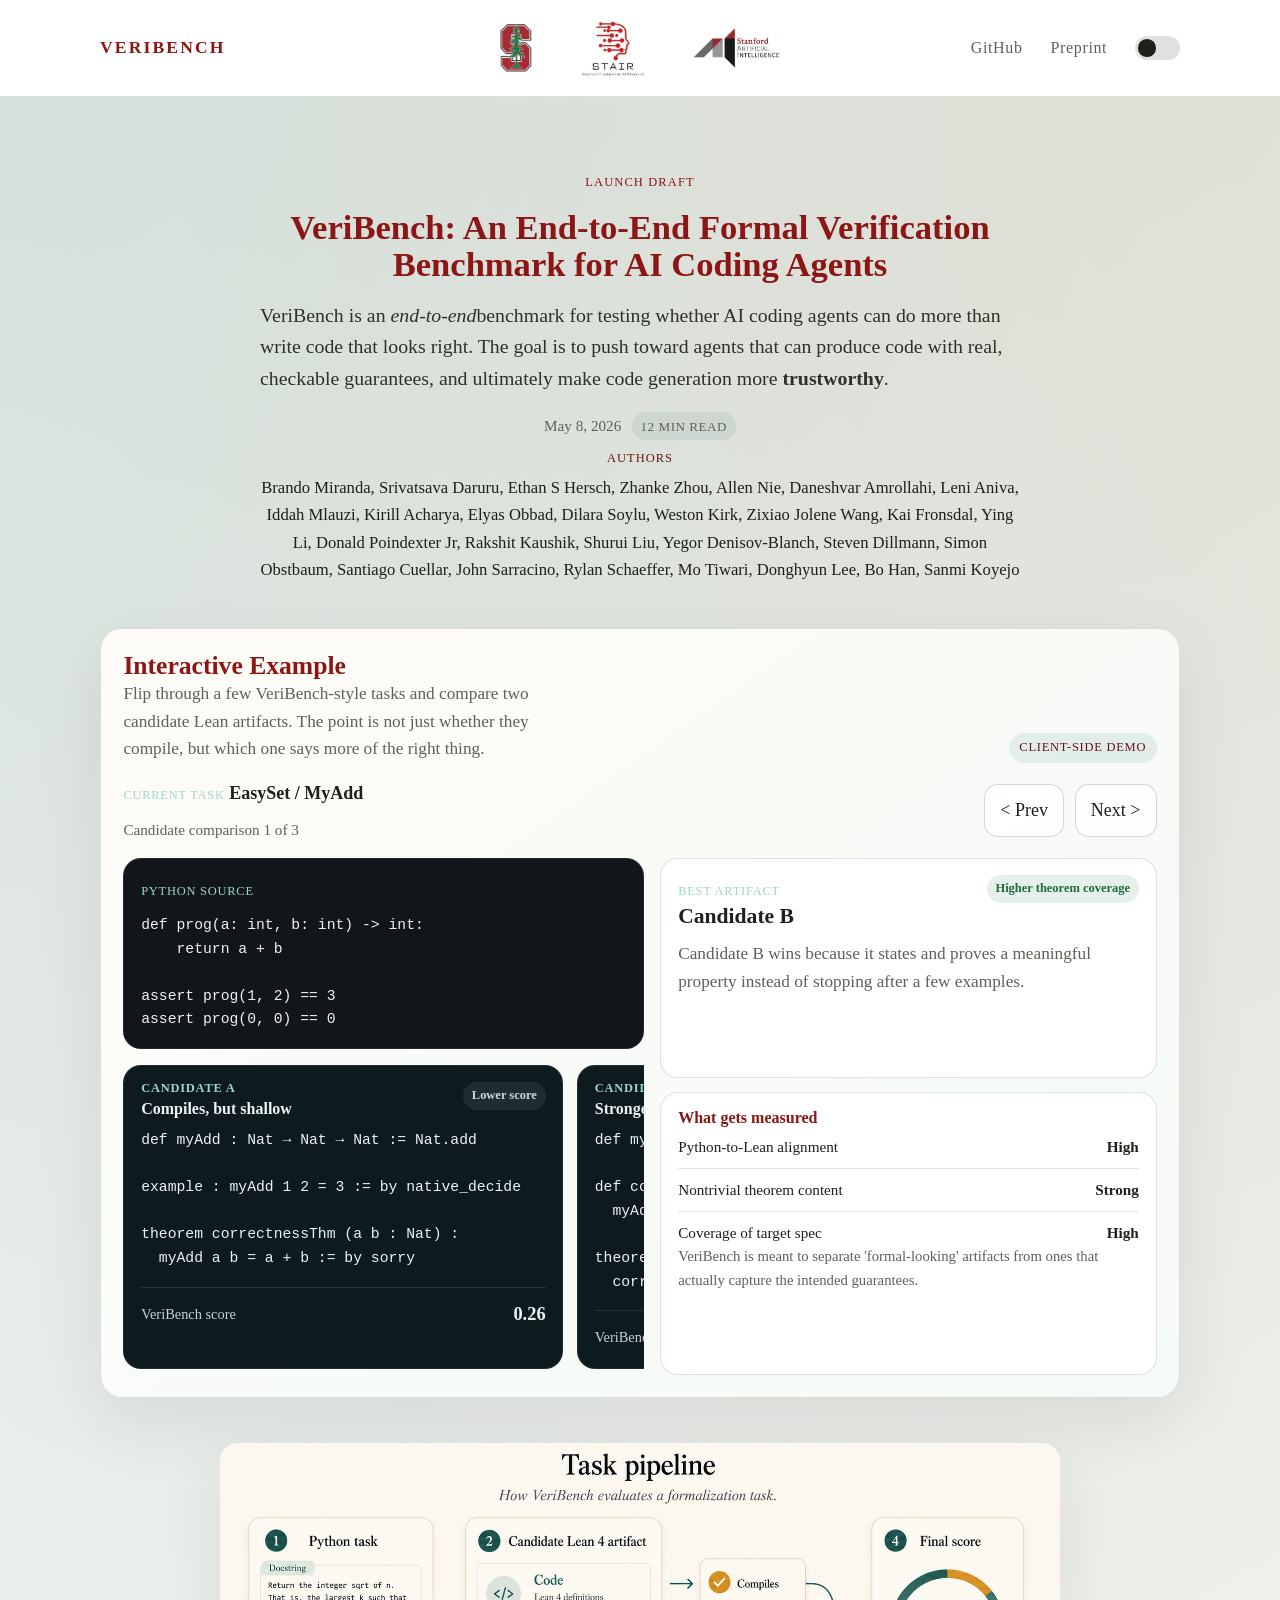
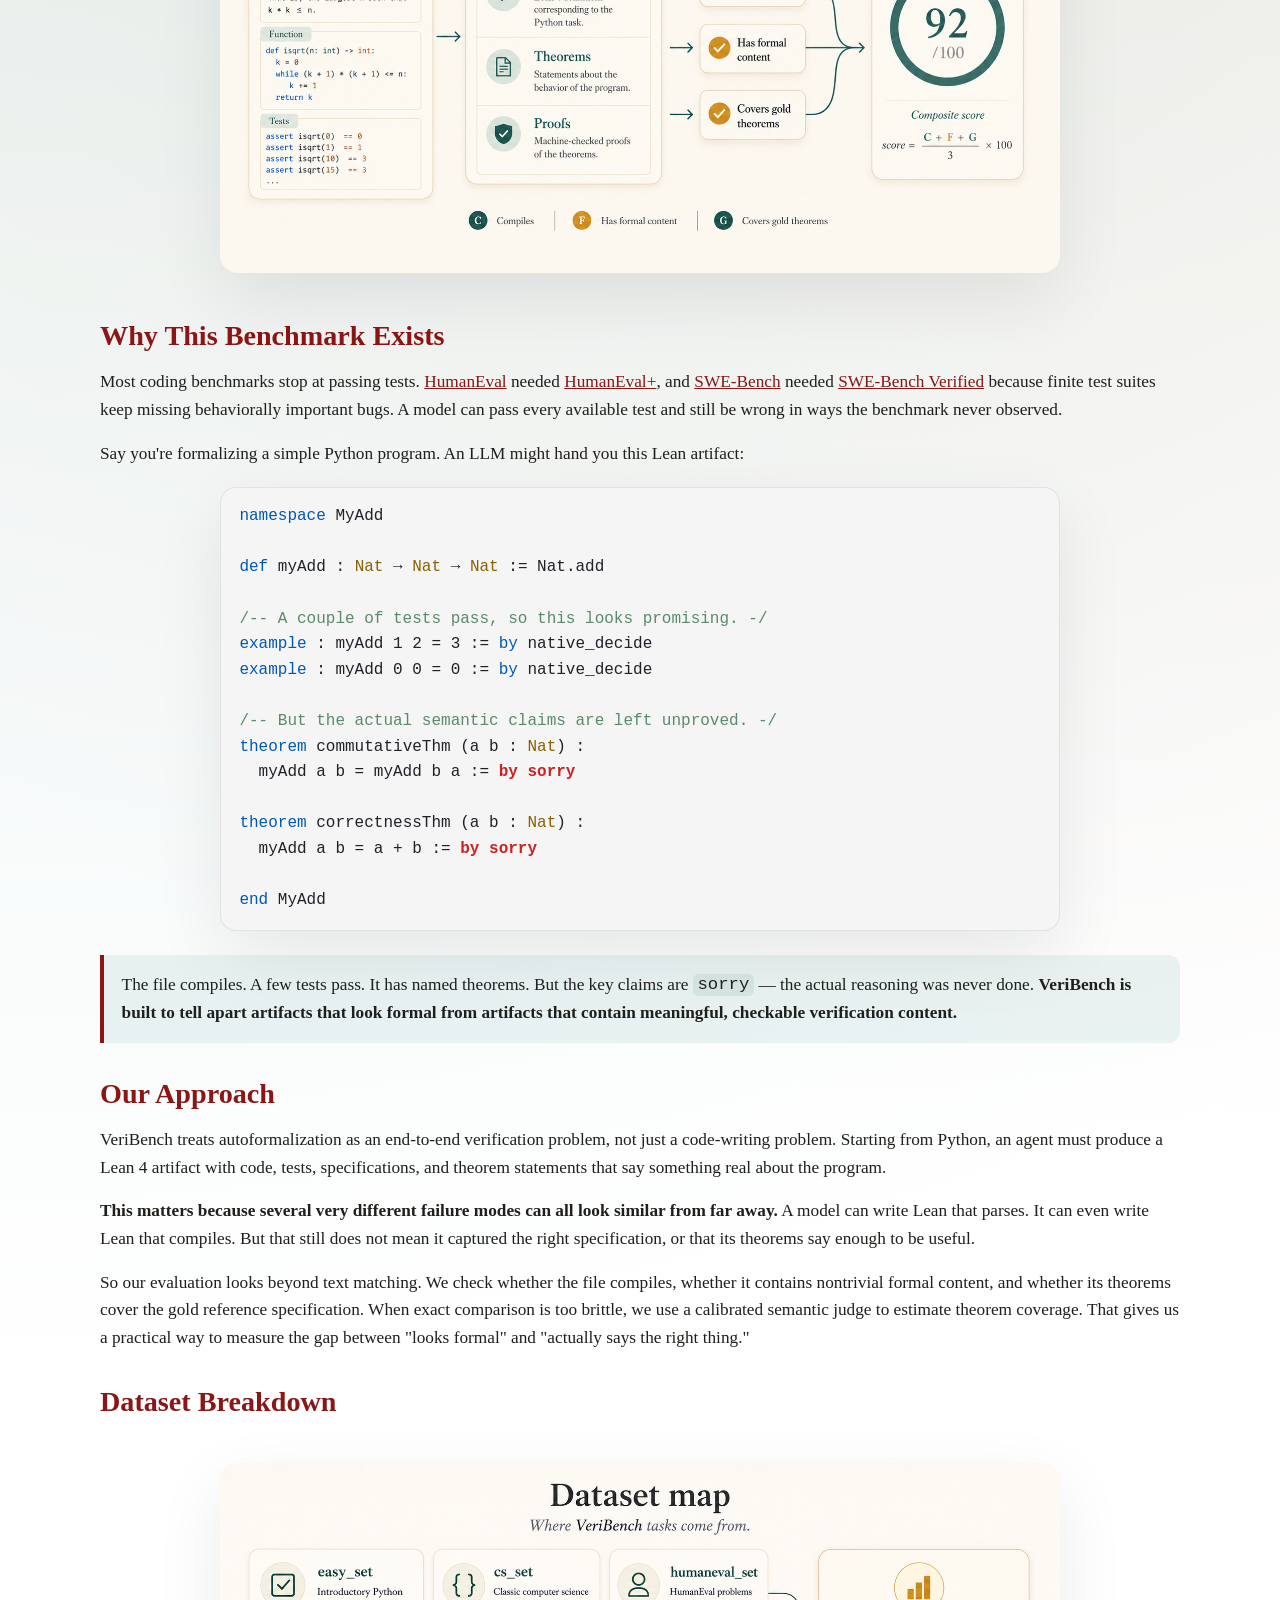
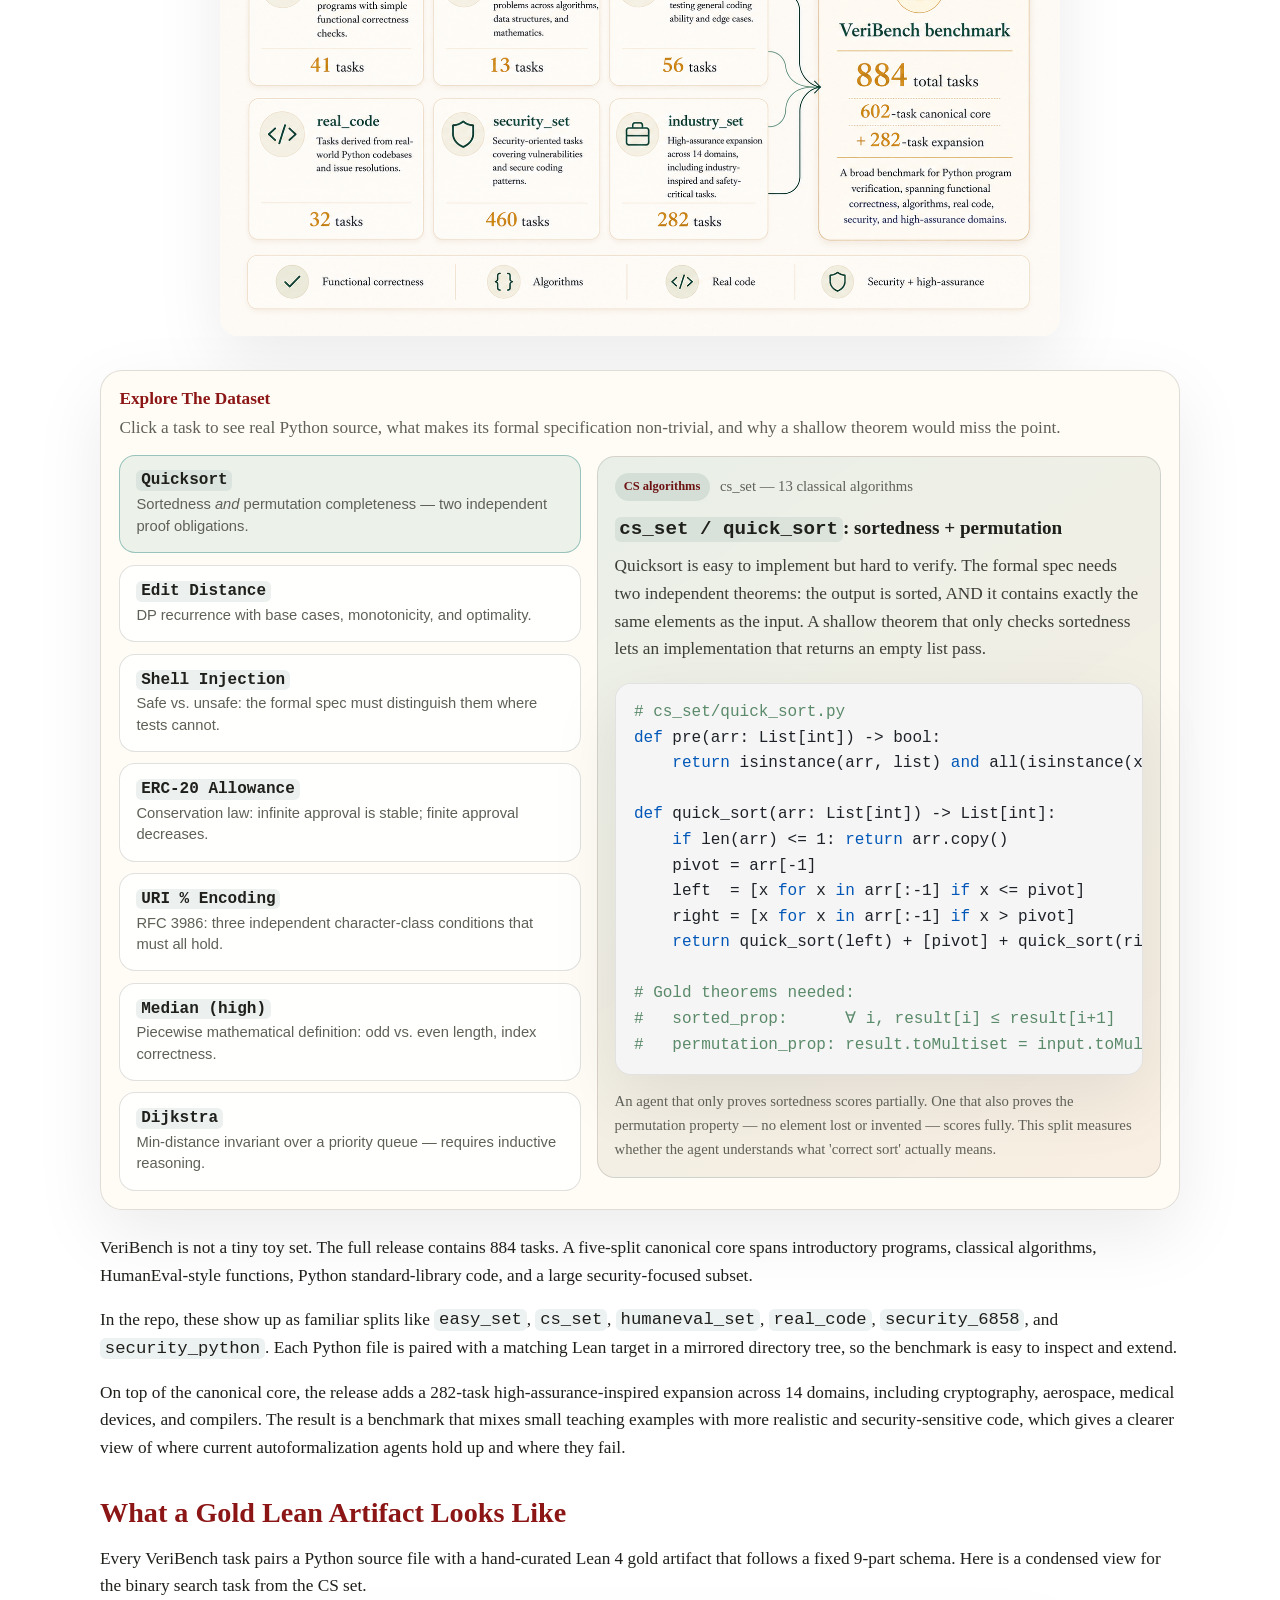
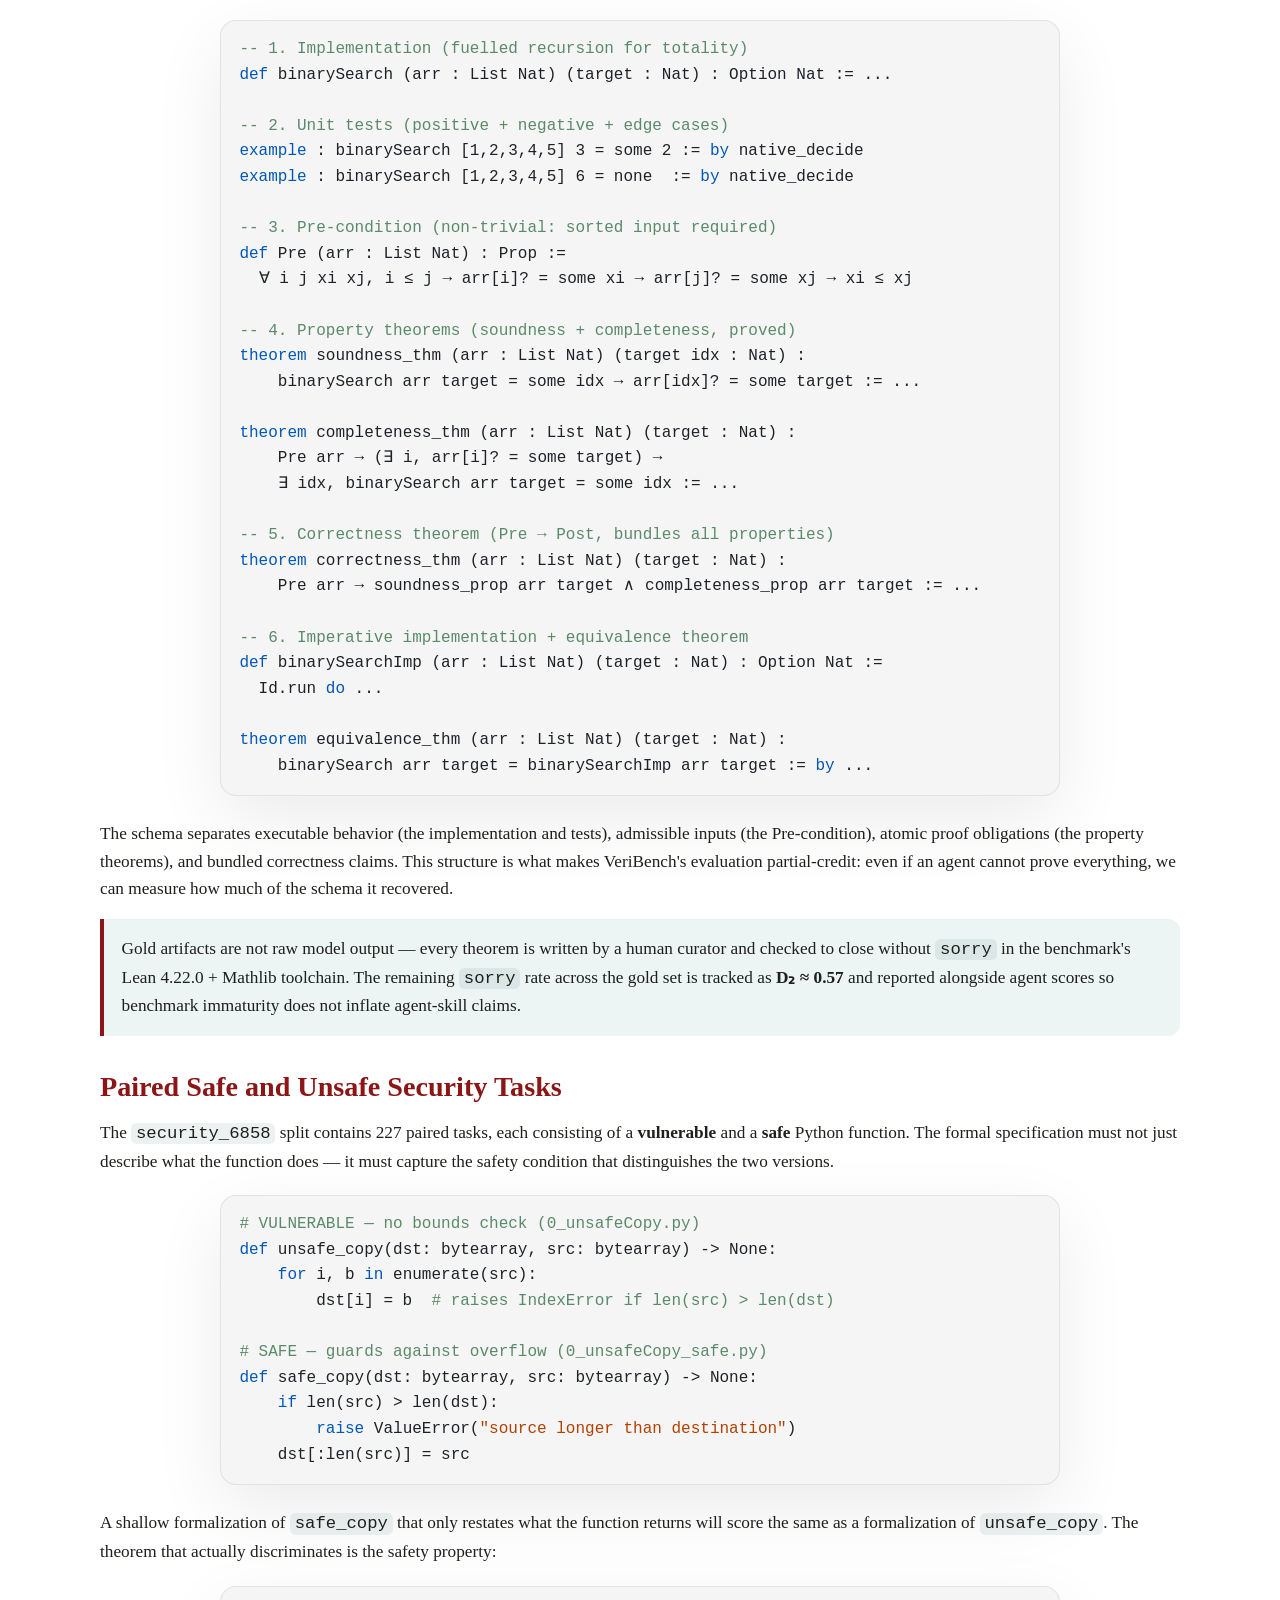
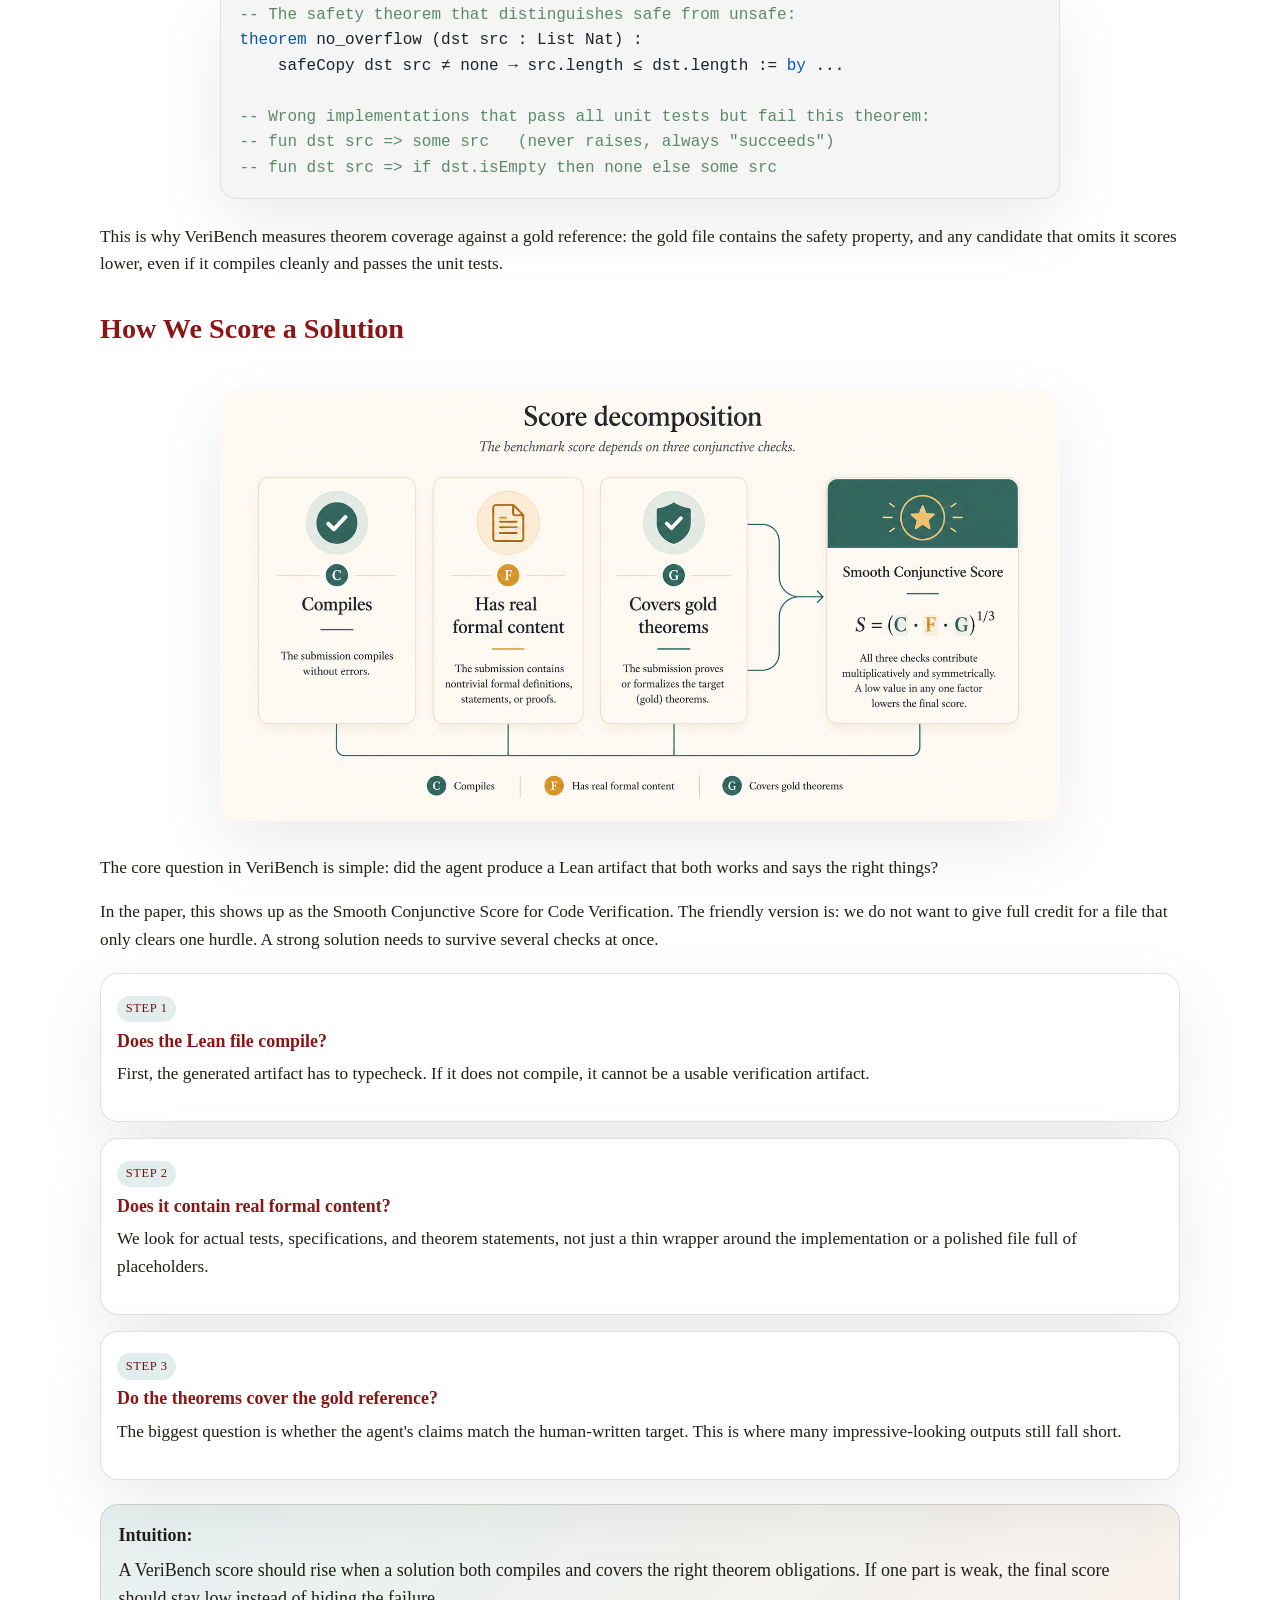
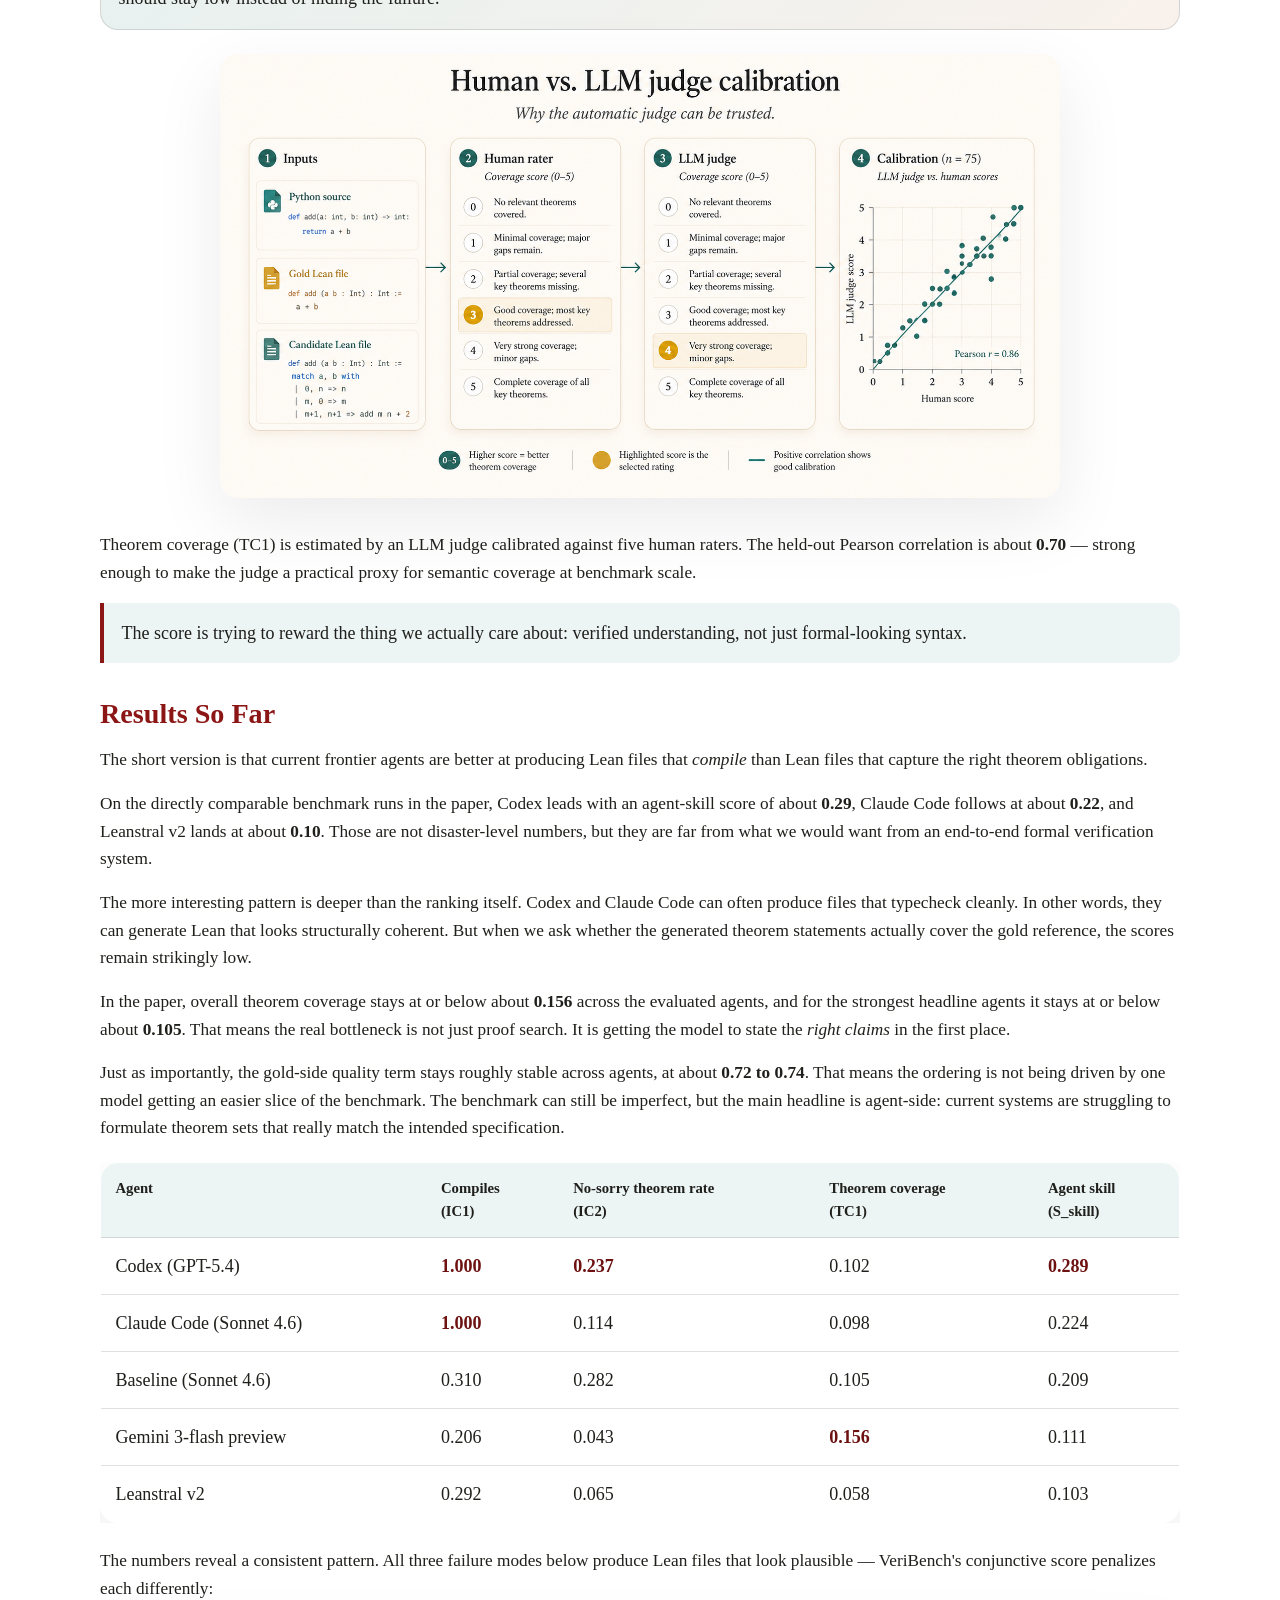
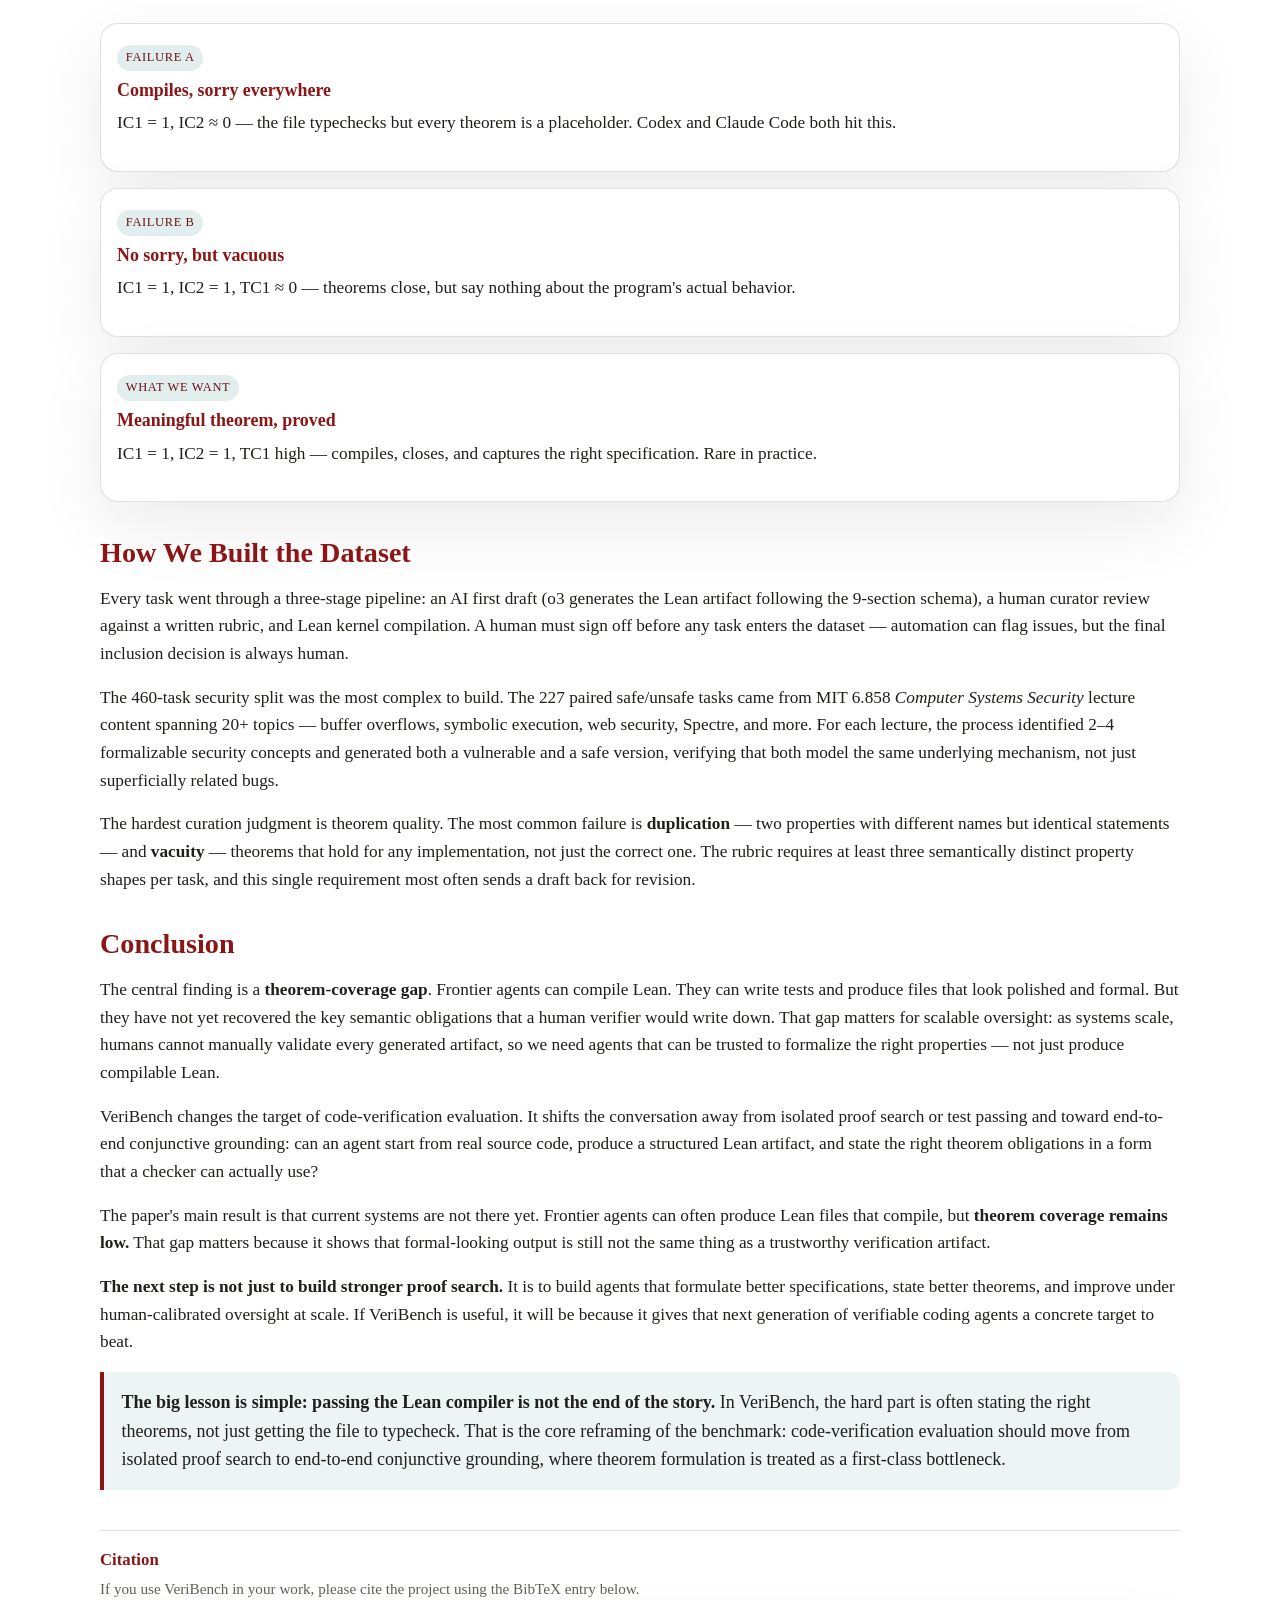
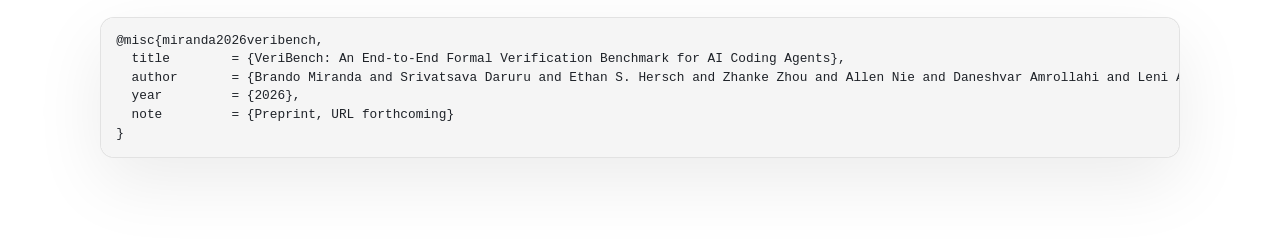
==== commit 6687b9e3: "blog: restructure for clarity — fewer sections, leaner prose - Merge 'Why this benchmark exists' + '" ====
--- a/docs/blog/veribench-launch/index.html
+++ b/docs/blog/veribench-launch/index.html
@@ -198,57 +198,18 @@
 
         <div class="post-body">
           <section>
-            <h2>Why this benchmark exists</h2>
-
-            <p>
-              Most coding benchmarks stop at passing tests or matching reference
-              output. That is useful, but it does not tell us whether a model
-              really understands what a program is supposed to do.
-            </p>
-            <p>
-              We have already seen this pattern in mainstream coding benchmarks.
+            <h2>Why This Benchmark Exists</h2>
+            <p>
+              Most coding benchmarks stop at passing tests.
               <a href="https://huggingface.co/papers/2107.03374">HumanEval</a>
               needed <a href="https://github.com/evalplus/evalplus">HumanEval+</a>,
               and <a href="https://www.swebench.com/SWE-bench/">SWE-Bench</a>
-              needed stronger follow-on variants like
-              <a href="https://www.swebench.com/verified.html">SWE-Bench Verified</a>
-              and SWE-Bench+, because
-              finite test suites kept missing behaviorally important bugs. A
-              model could pass the available tests and still be wrong in ways
-              the benchmark did not observe.
-            </p>
-            <p>
-              <strong>VeriBench asks a harder question: can an agent take a Python
-              program, turn it into Lean 4, and state correctness claims that
-              are actually meaningful?</strong> In other words, can it produce something
-              that is <strong>not just executable, but formally informative</strong>?
-            </p>
-            <p>
-              Checking whether a Lean file compiles is relatively easy. Checking
-              whether it is the <em>right</em> Lean formalization is much
-              harder. <strong>That is the gap VeriBench is built to expose</strong>, and it is
-              exactly why an end-to-end formal benchmark matters.
-            </p>
-          </section>
-
-          <section>
-            <h2>Motivation</h2>
-            <p>
-              Say you're formalizing a simple Python program:
-            </p>
-
-            <div class="code-block python">
-              <pre><code><span class="comment"># my_add.py</span>
-<span class="keyword">def</span> my_add(a: int, b: int) -&gt; int:
-    <span class="keyword">return</span> a + b
-
-<span class="keyword">assert</span> my_add(1, 2) == 3
-<span class="keyword">assert</span> my_add(0, 0) == 0
-<span class="keyword">assert</span> my_add(7, 0) == 7</code></pre>
-            </div>
-
-            <p>
-              Now imagine an LLM gives you this Lean formalization:
+              needed <a href="https://www.swebench.com/verified.html">SWE-Bench Verified</a>
+              because finite test suites keep missing behaviorally important bugs.
+              A model can pass every available test and still be wrong in ways the benchmark never observed.
+            </p>
+            <p>
+              Say you're formalizing a simple Python program. An LLM might hand you this Lean artifact:
             </p>
 
             <div class="code-block lean">
@@ -261,40 +222,21 @@
 <span class="keyword">example</span> : myAdd 0 0 = 0 := <span class="keyword">by</span> native_decide
 
 <span class="comment">/-- But the actual semantic claims are left unproved. -/</span>
-<span class="keyword">def</span> Pre (a b : <span class="type">Nat</span>) : <span class="type">Prop</span> := True
-<span class="keyword">def</span> commutativeProp (a b : <span class="type">Nat</span>) : <span class="type">Prop</span> := myAdd a b = myAdd b a
-<span class="keyword">def</span> correctSpec (a b : <span class="type">Nat</span>) : <span class="type">Prop</span> :=
-  myAdd a b = a + b ∧ commutativeProp a b
-
 <span class="keyword">theorem</span> commutativeThm (a b : <span class="type">Nat</span>) :
-  commutativeProp a b := <span class="warning">by sorry</span>
+  myAdd a b = myAdd b a := <span class="warning">by sorry</span>
 
 <span class="keyword">theorem</span> correctnessThm (a b : <span class="type">Nat</span>) :
-  Pre a b → correctSpec a b := <span class="warning">by sorry</span>
+  myAdd a b = a + b := <span class="warning">by sorry</span>
 
 <span class="keyword">end</span> MyAdd</code></pre>
             </div>
 
-            <p>
-              At first glance, this looks solid. The definition is there. A few
-              examples pass. The file even has named theorems.
-            </p>
-
-            <p>
-              But the important part is missing. The main claims are left as
-              <code>sorry</code>, which means the hardest reasoning step has
-              not actually been proved. The tests are also shallow, so the file
-              looks formal without really checking much.
-            </p>
-
             <p class="callout">
-              VeriBench is built to tell apart artifacts that only look formal
-              from artifacts that actually contain meaningful, checkable
-              verification content.
-            </p>
-            <!-- <figure class="post-header-figure">
-              <img src="../../figs/good_vs_bad.png" alt="VeriBench overview graphic" />
-            </figure> -->
+              The file compiles. A few tests pass. It has named theorems. But the key claims are
+              <code>sorry</code> — the actual reasoning was never done.
+              <strong>VeriBench is built to tell apart artifacts that look formal
+              from artifacts that contain meaningful, checkable verification content.</strong>
+            </p>
           </section>
 
           <section>
@@ -419,92 +361,6 @@
           </section>
 
           <section>
-            <h2>What the Data Looks Like</h2>
-            <p>
-              VeriBench is not just a bag of toy one-liners. The benchmark
-              includes the standard benchmark families you would expect, but it
-              also contains a lot of quirky, specification-heavy subsets:
-              distilled RFC kernels, crypto/accounting invariants, and paired
-              safe/unsafe security tasks. Here is a more representative sample
-              of that diversity.
-            </p>
-
-            <p>
-              <strong>EasySet:</strong> small functions with explicit
-              preconditions, tests, and clean correctness targets.
-            </p>
-            <div class="code-block python">
-              <pre><code><span class="comment"># easy_set/1_MyAdd.py</span>
-<span class="keyword">def</span> pre(a: int, b: int) -&gt; bool:
-    <span class="keyword">return</span> isinstance(a, int) <span class="keyword">and</span> isinstance(b, int) <span class="keyword">and</span> a &gt;= 0 <span class="keyword">and</span> b &gt;= 0
-
-<span class="keyword">def</span> prog(a: int, b: int) -&gt; int:
-    <span class="keyword">if</span> <span class="keyword">not</span> pre(a, b):
-        <span class="keyword">raise</span> ValueError(<span class="string">"Inputs must be non-negative integers"</span>)
-    <span class="keyword">return</span> a + b
-
-<span class="keyword">assert</span> prog(1, 2) == 3
-<span class="keyword">assert</span> prog(0, 0) == 0</code></pre>
-            </div>
-
-            <p>
-              <strong>RFC kernels:</strong> tiny protocol predicates distilled
-              from real Python standard-library behavior. These are small, but
-              they are tied to precise external specifications rather than just
-              informal intent.
-            </p>
-            <div class="code-block python">
-              <pre><code><span class="comment"># rfc_set_real/my_uri_pct_triplet_valid.py</span>
-<span class="keyword">def</span> my_uri_pct_triplet_valid(pct: int, hi: int, lo: int) -&gt; bool:
-    <span class="keyword">assert</span> 0 &lt;= pct &lt;= 127 <span class="keyword">and</span> 0 &lt;= hi &lt;= 127 <span class="keyword">and</span> 0 &lt;= lo &lt;= 127
-    <span class="keyword">return</span> pct == 37 <span class="keyword">and</span> (
-        ((48 &lt;= hi &lt;= 57) <span class="keyword">or</span> (65 &lt;= hi &lt;= 70) <span class="keyword">or</span> (97 &lt;= hi &lt;= 102))
-        <span class="keyword">and</span> ((48 &lt;= lo &lt;= 57) <span class="keyword">or</span> (65 &lt;= lo &lt;= 70) <span class="keyword">or</span> (97 &lt;= lo &lt;= 102))
-    )
-
-<span class="keyword">assert</span> my_uri_pct_triplet_valid(37, 65, 48) <span class="keyword">is</span> True
-<span class="keyword">assert</span> my_uri_pct_triplet_valid(38, 65, 48) <span class="keyword">is</span> False</code></pre>
-            </div>
-
-            <p>
-              <strong>Crypto / high-assurance flavored tasks:</strong> problems
-              where the semantics matter because the code is modeling a
-              security-relevant property, protocol rule, or accounting
-              invariant.
-            </p>
-            <div class="code-block python">
-              <pre><code><span class="comment"># crypto_set_real/my_erc20_transfer_balances.py</span>
-<span class="keyword">def</span> my_erc20_transfer_balances(from_balance: int, to_balance: int, amount: int):
-    <span class="keyword">assert</span> from_balance &gt;= 0 <span class="keyword">and</span> to_balance &gt;= 0 <span class="keyword">and</span> amount &gt;= 0
-    <span class="keyword">if</span> amount &lt;= from_balance:
-        <span class="keyword">return</span> from_balance - amount, to_balance + amount
-    <span class="keyword">return</span> from_balance, to_balance
-
-<span class="keyword">assert</span> my_erc20_transfer_balances(10, 0, 3) == (7, 3)
-<span class="keyword">assert</span> my_erc20_transfer_balances(4, 9, 5) == (4, 9)</code></pre>
-            </div>
-
-            <p>
-              The rest of the benchmark fills in the picture: RealCodeSet brings
-              in recognizable Python-library behavior, while HumanEval-style,
-              CS, and SecuritySet tasks add interview problems, classical
-              algorithms, and paired safe/unsafe security examples. The point is
-              not just variety for its own sake. The point is that formal
-              reasoning has to survive across several very different kinds of
-              source code.
-            </p>
-
-            <p class="callout">
-              The benchmark is intentionally heterogeneous. Some tasks look like
-              classroom exercises, some look like distilled RFC semantics, some
-              look like Python-library behavior, and some look like security or
-              cryptography invariants. The point is to test whether an agent can
-              carry formal reasoning across all of those settings, not just one
-              narrow style of task.
-            </p>
-          </section>
-
-          <section>
             <h2>What a Gold Lean Artifact Looks Like</h2>
             <p>
               Every VeriBench task pairs a Python source file with a hand-curated
@@ -659,105 +515,19 @@
               final score should stay low instead of hiding the failure.
             </div>
 
-            <p>
-              This is why the score is "smooth" and "conjunctive." Smooth means
-              we can reward partial progress instead of only using pass/fail.
-              Conjunctive means the components reinforce each other: compilation
-              alone is not enough, and semantic coverage alone is not enough if
-              the file does not actually work.
-            </p>
-            <p>
-              For the blog, it is easiest to focus on the three
-              <em>agent-side</em> checks: does the file compile, does it contain
-              real formal content, and do its theorems cover the gold
-              reference? The paper also reports two additional gold-side quality
-              gates, which track whether the benchmark's own reference artifacts
-              test and prove cleanly.
-            </p>
-            <p>
-              That conjunctive design is a deliberate philosophical choice, not
-              just a mathematical convenience. We do not want a benchmark where
-              strong performance on one stage can wash out failure on another.
-              If an agent compiles perfectly but misses the key theorems, that
-              should be a serious penalty. If it states ambitious theorems but
-              cannot produce a usable Lean file, that should also be a serious
-              penalty.
-            </p>
-            <p>
-              VeriBench also separates two different kinds of failure. On the
-              <em>agent side</em>, we track whether the candidate file compiles,
-              whether its theorems are actually discharged, and whether those
-              theorems cover the gold reference. On the <em>gold side</em>, we
-              separately track whether the benchmark's own reference artifacts
-              pass their tests and prove cleanly. This matters because it keeps
-              model weakness from being confused with benchmark-item immaturity.
-            </p>
-            <p>
-              The gold Lean file acts as the reference target. You can think of
-              it as the benchmark's best human-written answer: it has an
-              implementation, a set of theorem obligations, and the structure we
-              want agents to recover. Agent outputs are then measured by how
-              close they get to that reference, especially at the theorem level.
+            <figure class="post-header-figure" style="margin-top:1.5rem;">
+              <img src="../../figs/calibration.png" alt="Human calibration" />
+            </figure>
+            <p>
+              Theorem coverage (TC1) is estimated by an LLM judge calibrated against five human raters.
+              The held-out Pearson correlation is about <strong>0.70</strong> — strong enough to make
+              the judge a practical proxy for semantic coverage at benchmark scale.
             </p>
 
             <div class="callout">
               The score is trying to reward the thing we actually care about:
               verified understanding, not just formal-looking syntax.
             </div>
-          </section>
-
-          <section>
-            <h2>Human-Judge Correlation</h2>
-            <!-- <figure class="post-header-figure">
-              <img src="../../figs/llm_calibration.png" alt="Human and LLM judge calibration graphic" />
-            </figure> -->
-
-            <figure class="post-header-figure">
-              <img src="../../figs/calibration.png" alt="Human calibration" />
-            </figure>
-            <p>
-              Now suppose we are in the harder setting: we have a Python file,
-              our translator produces one or more candidate Lean files, and we
-              want to know which candidate is better.
-            </p>
-            <p>
-              In practice, that means we need a judge. VeriBench uses an LLM
-              judge for theorem coverage, but we do not want to trust that judge
-              blindly. So we ask a simple question: when humans read the same
-              files, do they broadly agree with the LLM about which candidate
-              better covers the gold reference?
-            </p>
-            <p>
-              The protocol is straightforward. For each item, a human rater sees
-              three things: the Python source, the gold Lean file, and a
-              candidate Lean file. The rater is asked to ignore proof style and
-              focus only on <em>statement coverage</em>: how well does the
-              candidate capture the theorem obligations present in the gold
-              reference?
-            </p>
-
-            <div class="metric-formula">
-              <strong>0-5 coverage rubric</strong>
-              5 = all major gold obligations are covered, 4 = mostly covered, 3
-              = partial coverage with important gaps, 2 = weak coverage, 1 =
-              relevant but very incomplete, 0 = vacuous, broken, or off-target.
-            </div>
-
-            <p>
-              VeriBench then compares those human scores against the LLM judge's
-              scores. In the paper, this is framed as a correlation study: if
-              the LLM judge is useful, higher human scores and higher judge
-              scores should move together. The headline result is a held-out
-              task-split Pearson correlation of about <strong>0.70</strong>,
-              which is not perfect, but strong enough to make the judge
-              practically useful at benchmark scale.
-            </p>
-            <p>
-              That is the key point for the blog: the calibration figure and the
-              0-5 rubric are not just implementation details. They are what make
-              the automatic judge credible enough to use as a scalable proxy for
-              semantic coverage.
-            </p>
           </section>
 
           <section>
@@ -851,197 +621,64 @@
                 </tbody>
               </table>
             </div>
-<!-- 
-            <p class="figure-note">
-              Blog version of the headline results table, adapted from
-              <code>paper_latex/NeurIPS_2026_VeriBench/05_evaluation.tex</code>
-              (`tab:scsc-overall`). If you want a paper-faithful screenshot
-              instead, that is the table to grab.
-            </p> -->
-          </section>
-
-          <section>
-            <h2>Three Ways to Fail (and How VeriBench Tells Them Apart)</h2>
-            <p>
-              All three failure modes below produce Lean files that look
-              plausible. VeriBench's conjunctive score penalizes each one
-              differently.
+            <p>
+              The numbers reveal a consistent pattern. All three failure modes below produce Lean files
+              that look plausible — VeriBench's conjunctive score penalizes each differently:
             </p>
             <div class="metric-flow">
               <div class="metric-card">
                 <div class="metric-step">Failure A</div>
-                <h3>Compiles, but sorry everywhere</h3>
-                <pre><code>theorem correctnessThm (a b : Nat) :
-  f a b = a + b := by sorry</code></pre>
-                <p>IC1 = 1, IC2 ≈ 0, TC1 ≈ 0.1 → low S_skill</p>
+                <h3>Compiles, sorry everywhere</h3>
+                <p>IC1 = 1, IC2 ≈ 0 — the file typechecks but every theorem is a placeholder. Codex and Claude Code both hit this.</p>
               </div>
               <div class="metric-card">
                 <div class="metric-step">Failure B</div>
-                <h3>No sorry, but vacuous theorem</h3>
-                <pre><code>theorem correctnessThm (a b : Nat) :
-  f a b = f a b := by rfl
--- Says nothing about behavior</code></pre>
-                <p>IC1 = 1, IC2 = 1, TC1 ≈ 0 → still low S_skill</p>
+                <h3>No sorry, but vacuous</h3>
+                <p>IC1 = 1, IC2 = 1, TC1 ≈ 0 — theorems close, but say nothing about the program's actual behavior.</p>
               </div>
               <div class="metric-card">
-                <div class="metric-step">Gold standard</div>
+                <div class="metric-step">What we want</div>
                 <h3>Meaningful theorem, proved</h3>
-                <pre><code>theorem correctnessThm (a b : Nat) :
-  Pre a b →
-  f a b = a + b ∧ f a b ≥ a := by
-  intro h; exact ⟨..., ...⟩</code></pre>
-                <p>IC1 = 1, IC2 = 1, TC1 → high S_skill</p>
-              </div>
-            </div>
-            <p>
-              The three-factor product in S_skill = (IC1 · IC2 · TC1)^(1/3)
-              ensures that a strong proof rate (IC2) cannot compensate for
-              vacuous theorems (TC1 ≈ 0), and theorem coverage cannot compensate
-              for a file that does not compile.
-            </p>
-          </section>
-
-          <section>
-            <h2>Main Empirical Takeaway</h2>
-            <p>
-              This is the central result of VeriBench: we see a
-              <strong>theorem-coverage gap</strong>.
-            </p>
-            <p>
-              A model can compile. It can write tests. It can even produce files
-              that look polished and formal. <strong>But that does not mean it has
-              recovered the key semantic obligations that a human verifier would
-              write down.</strong>
-            </p>
-          </section>
-
-          <section>
-            <h2>On Scalable Oversight</h2>
-
-            <figure class="post-header-figure">
-              <img src="../../figs/scalable_oversight.png" alt="Scalable oversight" />
-            </figure>
-            <p>
-              For scalable oversight, this distinction matters. The Lean kernel
-              can check a verification artifact, but the artifact still has to
-              express <strong>the right claims</strong>. As systems scale, humans
-              cannot manually validate every generated formal artifact, so we
-              need agents that can be trusted to formalize the right properties,
-              not just produce compilable Lean.
-            </p>
-            <p>
-              This is also where human-judge correlation comes into play. If an
-              LLM can grade Python &rarr; Lean tasks in a way that tracks human
-              judgments, then it can serve as a scalable proxy for theorem
-              coverage. VeriBench proposes a protocol for collecting those human
-              ratings and correlating them with an automatic judge.
-            </p>
-            <p>
-              We collect judgments from five humans on a subset of the data and
-              find a useful positive correlation, while also seeing that human
-              raters can disagree substantially on individual items. That is one
-              reason task-level aggregation matters: when scores are aggregated
-              per task, the resulting human-LLM agreement becomes more stable
-              and more informative.
-            </p>
-            <p>
-              In that sense, human-calibrated judging is one path toward
-              scalable oversight <strong>without a gold reference for every new
-              candidate artifact</strong>.
-            </p>
+                <p>IC1 = 1, IC2 = 1, TC1 high — compiles, closes, and captures the right specification. Rare in practice.</p>
+              </div>
+            </div>
           </section>
 
           <section>
             <h2>How We Built the Dataset</h2>
             <p>
-              Building VeriBench required more than generating Lean files — it required a
-              disciplined pipeline to ensure that every task's theorems capture genuine
-              semantic properties rather than trivial restatements of the implementation.
-            </p>
-
-            <h3 style="margin-top:1.5rem;">Three-Stage Pipeline</h3>
-            <div class="pipeline-steps" style="display:flex;flex-direction:column;gap:1rem;margin:1rem 0 1.5rem;">
-              <div class="callout" style="border-left:4px solid var(--accent);padding:1rem 1.2rem;margin:0;">
-                <strong>Stage 1 — AI Draft (o3)</strong><br>
-                Given a Python source file, <code>o3</code> generates a first-draft Lean artifact following the 9-section schema:
-                functional implementation, unit tests, pre-condition, ≥ 3 semantically distinct property theorems,
-                post-condition, correctness theorem, imperative implementation, imperative tests, and an equivalence theorem.
-              </div>
-              <div class="callout" style="border-left:4px solid #f59e0b;padding:1rem 1.2rem;margin:0;">
-                <strong>Stage 2 — Human Curator Review</strong><br>
-                A second annotator (paper author or Lean/PL/formal-methods collaborator, working independently from the drafter)
-                reads the draft against a written rubric. The review checks:
-                <ul style="margin:0.5rem 0 0 1.2rem;">
-                  <li>Are theorems semantically distinct — not just the same predicate with different concrete inputs?</li>
-                  <li>Are any theorems vacuously true (hold even for a constant function)?</li>
-                  <li>Does the pre-condition rule out degenerate inputs?</li>
-                  <li>Do tests cover positive, negative, and edge cases?</li>
-                  <li>Is every proof body either closed or carrying an explicit <code>sorry</code>?</li>
-                </ul>
-                <strong>A human must sign off before any task enters the dataset.</strong>
-                AI automation can flag issues and propose fixes; the final inclusion decision is always human.
-              </div>
-              <div class="callout" style="border-left:4px solid #10b981;padding:1rem 1.2rem;margin:0;">
-                <strong>Stage 3 — Lean Kernel Verification</strong><br>
-                Every gold file must compile under <code>lake env lean</code> against the pinned toolchain
-                (Lean 4.22.0 + Mathlib v4.22.0). Remaining <code>sorry</code> placeholders are counted
-                transparently via the D₂ metric — they are never hidden or silently promoted to closed proofs.
-              </div>
-            </div>
-
-            <h3 style="margin-top:1.5rem;">Security Examples: From Lecture to Formal Proof</h3>
-            <p>
-              The 460-task security split is the largest in VeriBench, and its construction was
-              the most complex. The 227 paired safe/unsafe tasks in the <code>security_6858</code> subset
-              were generated from MIT 6.858 <em>Computer Systems Security</em> lecture content
-              spanning 20+ topics — buffer overflows, symbolic execution, web security, Spectre/Meltdown,
-              network security, and more.
-            </p>
-            <p>
-              For each lecture, the generation process: <strong>(1)</strong> identified 2–4 formalizable
-              security concepts, <strong>(2)</strong> generated a Python + C + Lean triple for both a
-              vulnerable function and a safe counterpart, <strong>(3)</strong> verified that both files model
-              the <em>same</em> underlying mechanism (not superficially related bugs), and
-              <strong>(4)</strong> applied security-specific theorem quality checks:
-            </p>
-            <ul style="margin:0.5rem 0 1rem 1.2rem;">
-              <li><strong>No reflexivity disguises:</strong> a theorem that reduces to <code>f x = f x</code>
-                is vacuously true for any function and does not capture a vulnerability.</li>
-              <li><strong>Multi-entity models required:</strong> if the vulnerability only manifests
-                across multiple accounts or sessions, the formal property must quantify over multiple
-                entities — not a single user.</li>
-              <li><strong>Structural proxies are acceptable:</strong> VeriBench proves structural safety
-                invariants (e.g., "bounds check returns <code>false</code> on overflow") rather than
-                full adversary-game security (Dolev-Yao models, IND-CPA reductions). The proxy must
-                capture the mechanism of the vulnerability, not just compile.</li>
-              <li><strong>Paired semantic consistency:</strong> the vulnerable file's theorems should
-                prove the flaw exists; the safe file's theorems should prove the fix works and is tight.</li>
-            </ul>
-            <p>
-              All security pairs were reviewed under the same human-sign-off requirement as the rest of
-              the dataset. Disagreements were resolved in the GitHub issue thread;
-              <strong>final merges to <code>main</code> were always performed by a human reviewer, never by an AI agent.</strong>
-            </p>
-
-            <h3 style="margin-top:1.5rem;">What Makes a Good Theorem</h3>
-            <p>
-              The most common generation failure — and the hardest to catch — is <strong>theorem duplication</strong>:
-              two properties with different names but word-for-word identical statements and proofs.
-              The second is just an alias of the first and adds no coverage.
-              The second-most-common failure is <strong>vacuity</strong>: a theorem that holds for any
-              implementation of the right type, not just the correct one.
-            </p>
-            <p>
-              VeriBench's curation rubric requires at least three semantically distinct property shapes
-              per task — for example, a universal (∀), an implication (→), and a biconditional (↔).
-              Concrete-input tests do not count toward this threshold.
-              This requirement is enforced at review time and is the single criterion that most often
-              sends a draft back for revision.
+              Every task went through a three-stage pipeline: an AI first draft (o3 generates
+              the Lean artifact following the 9-section schema), a human curator review against a
+              written rubric, and Lean kernel compilation. A human must sign off before any task
+              enters the dataset — automation can flag issues, but the final inclusion decision is always human.
+            </p>
+            <p>
+              The 460-task security split was the most complex to build. The 227 paired safe/unsafe
+              tasks came from MIT 6.858 <em>Computer Systems Security</em> lecture content spanning
+              20+ topics — buffer overflows, symbolic execution, web security, Spectre, and more.
+              For each lecture, the process identified 2–4 formalizable security concepts and generated
+              both a vulnerable and a safe version, verifying that both model the same underlying
+              mechanism, not just superficially related bugs.
+            </p>
+            <p>
+              The hardest curation judgment is theorem quality. The most common failure is
+              <strong>duplication</strong> — two properties with different names but identical statements —
+              and <strong>vacuity</strong> — theorems that hold for any implementation, not just the correct one.
+              The rubric requires at least three semantically distinct property shapes per task,
+              and this single requirement most often sends a draft back for revision.
             </p>
           </section>
 
           <section>
             <h2>Conclusion</h2>
+            <p>
+              The central finding is a <strong>theorem-coverage gap</strong>. Frontier agents can
+              compile Lean. They can write tests and produce files that look polished and formal.
+              But they have not yet recovered the key semantic obligations that a human verifier
+              would write down. That gap matters for scalable oversight: as systems scale, humans
+              cannot manually validate every generated artifact, so we need agents that can be trusted
+              to formalize the right properties — not just produce compilable Lean.
+            </p>
             <p>
               VeriBench changes the target of code-verification evaluation. It
               shifts the conversation away from isolated proof search or test
--- a/docs/assets/site.css
+++ b/docs/assets/site.css
@@ -52,17 +52,13 @@
   font-size: 18px;
   color: var(--text);
   background:
-    radial-gradient(
-      circle at top left,
-      var(--bg-radial-1),
-      transparent 26%
-    ),
-    radial-gradient(
-      circle at top right,
-      var(--bg-radial-2),
-      transparent 24%
-    ),
-    linear-gradient(180deg, var(--bg-gradient-start) 0%, var(--bg-gradient-end) 100%);
+    radial-gradient(circle at top left, var(--bg-radial-1), transparent 26%),
+    radial-gradient(circle at top right, var(--bg-radial-2), transparent 24%),
+    linear-gradient(
+      180deg,
+      var(--bg-gradient-start) 0%,
+      var(--bg-gradient-end) 100%
+    );
   line-height: 1.6;
 }
 
@@ -140,10 +136,18 @@
   opacity: 0.9;
 }
 
-.topbar-logos img.block-s { height: 48px; }
-.topbar-logos img.susig   { height: 28px; }
-.topbar-logos img.stair   { height: 64px; }
-.topbar-logos img.sail    { height: 40px; }
+.topbar-logos img.block-s {
+  height: 48px;
+}
+.topbar-logos img.susig {
+  height: 28px;
+}
+.topbar-logos img.stair {
+  height: 64px;
+}
+.topbar-logos img.sail {
+  height: 40px;
+}
 
 .nav {
   display: flex;
@@ -415,6 +419,11 @@
   gap: 1rem;
   align-items: end;
   margin-bottom: 1rem;
+}
+
+.interactive-demo-header > div:first-child {
+  flex: 0 1 44rem;
+  max-width: 44rem;
 }
 
 .interactive-demo-header h2,
@@ -916,11 +925,22 @@
   border: 1px solid rgba(95, 211, 186, 0.16);
 }
 
-html[data-theme="dark"] .code-block .comment { color: #7fbd98; }
-html[data-theme="dark"] .code-block .keyword { color: #8ad4ff; }
-html[data-theme="dark"] .code-block .type    { color: #ffd580; }
-html[data-theme="dark"] .code-block .string  { color: #ffb86c; }
-html[data-theme="dark"] .code-block .warning { color: #ff8e8e; font-weight: 700; }
+html[data-theme="dark"] .code-block .comment {
+  color: #7fbd98;
+}
+html[data-theme="dark"] .code-block .keyword {
+  color: #8ad4ff;
+}
+html[data-theme="dark"] .code-block .type {
+  color: #ffd580;
+}
+html[data-theme="dark"] .code-block .string {
+  color: #ffb86c;
+}
+html[data-theme="dark"] .code-block .warning {
+  color: #ff8e8e;
+  font-weight: 700;
+}
 
 .callout {
   padding: 1rem 1.1rem;
@@ -931,7 +951,7 @@
 
 .metric-flow {
   display: grid;
-  grid-template-columns: repeat(3, minmax(0, 1fr));
+  grid-template-columns: 1fr;
   gap: 1rem;
   margin: 1.25rem 0 1.5rem;
 }
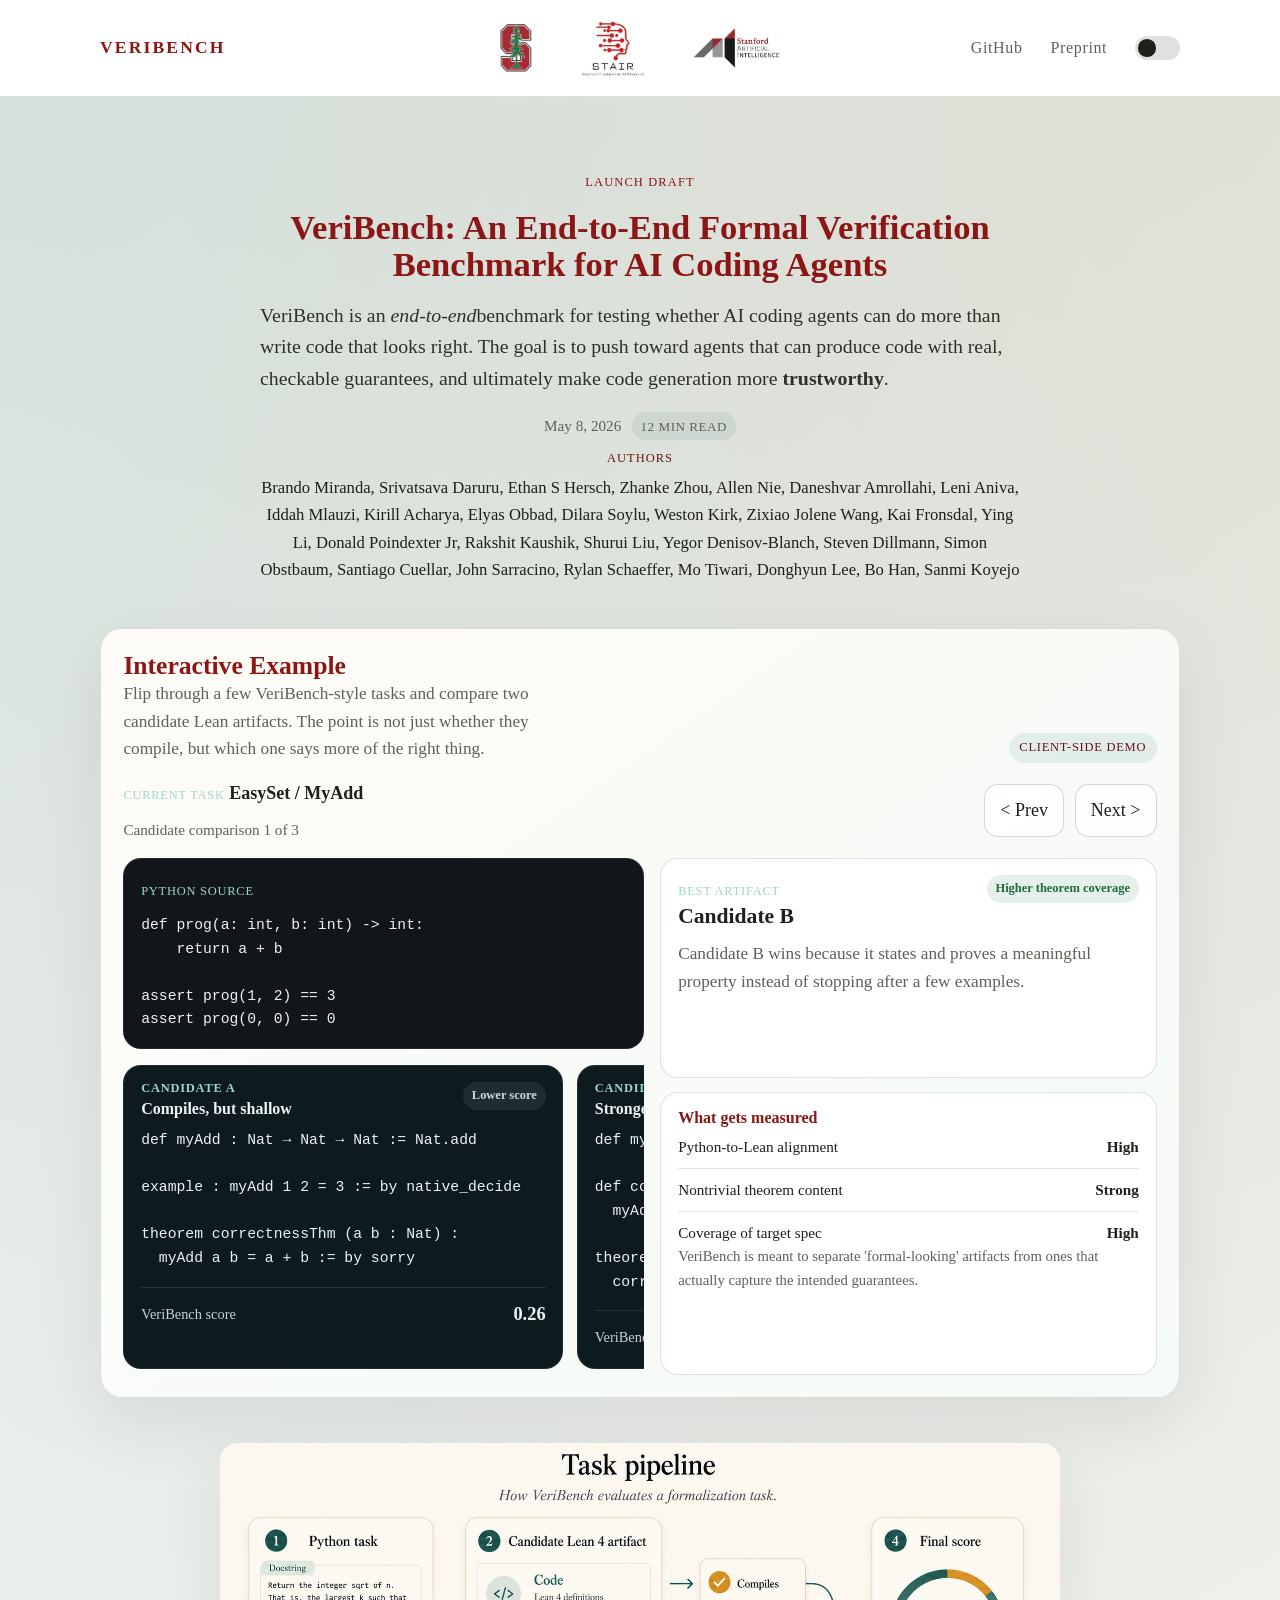
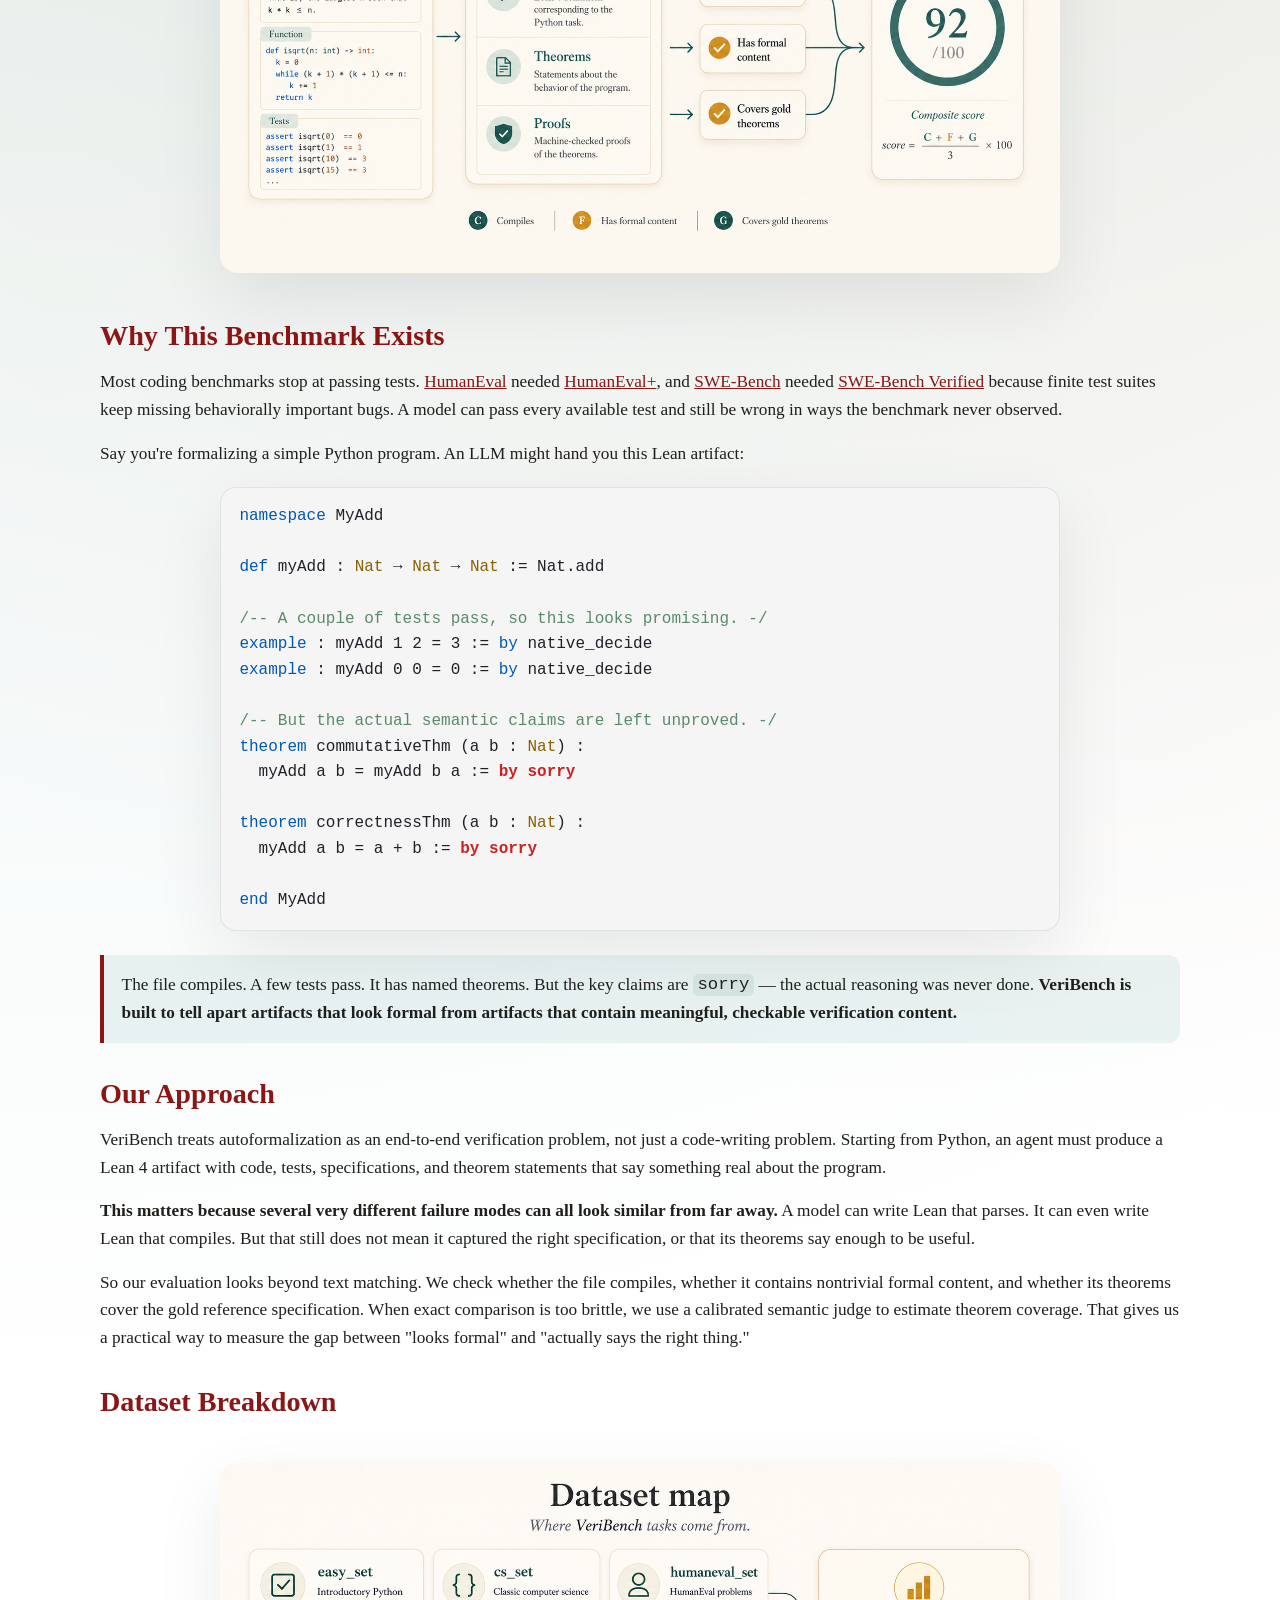
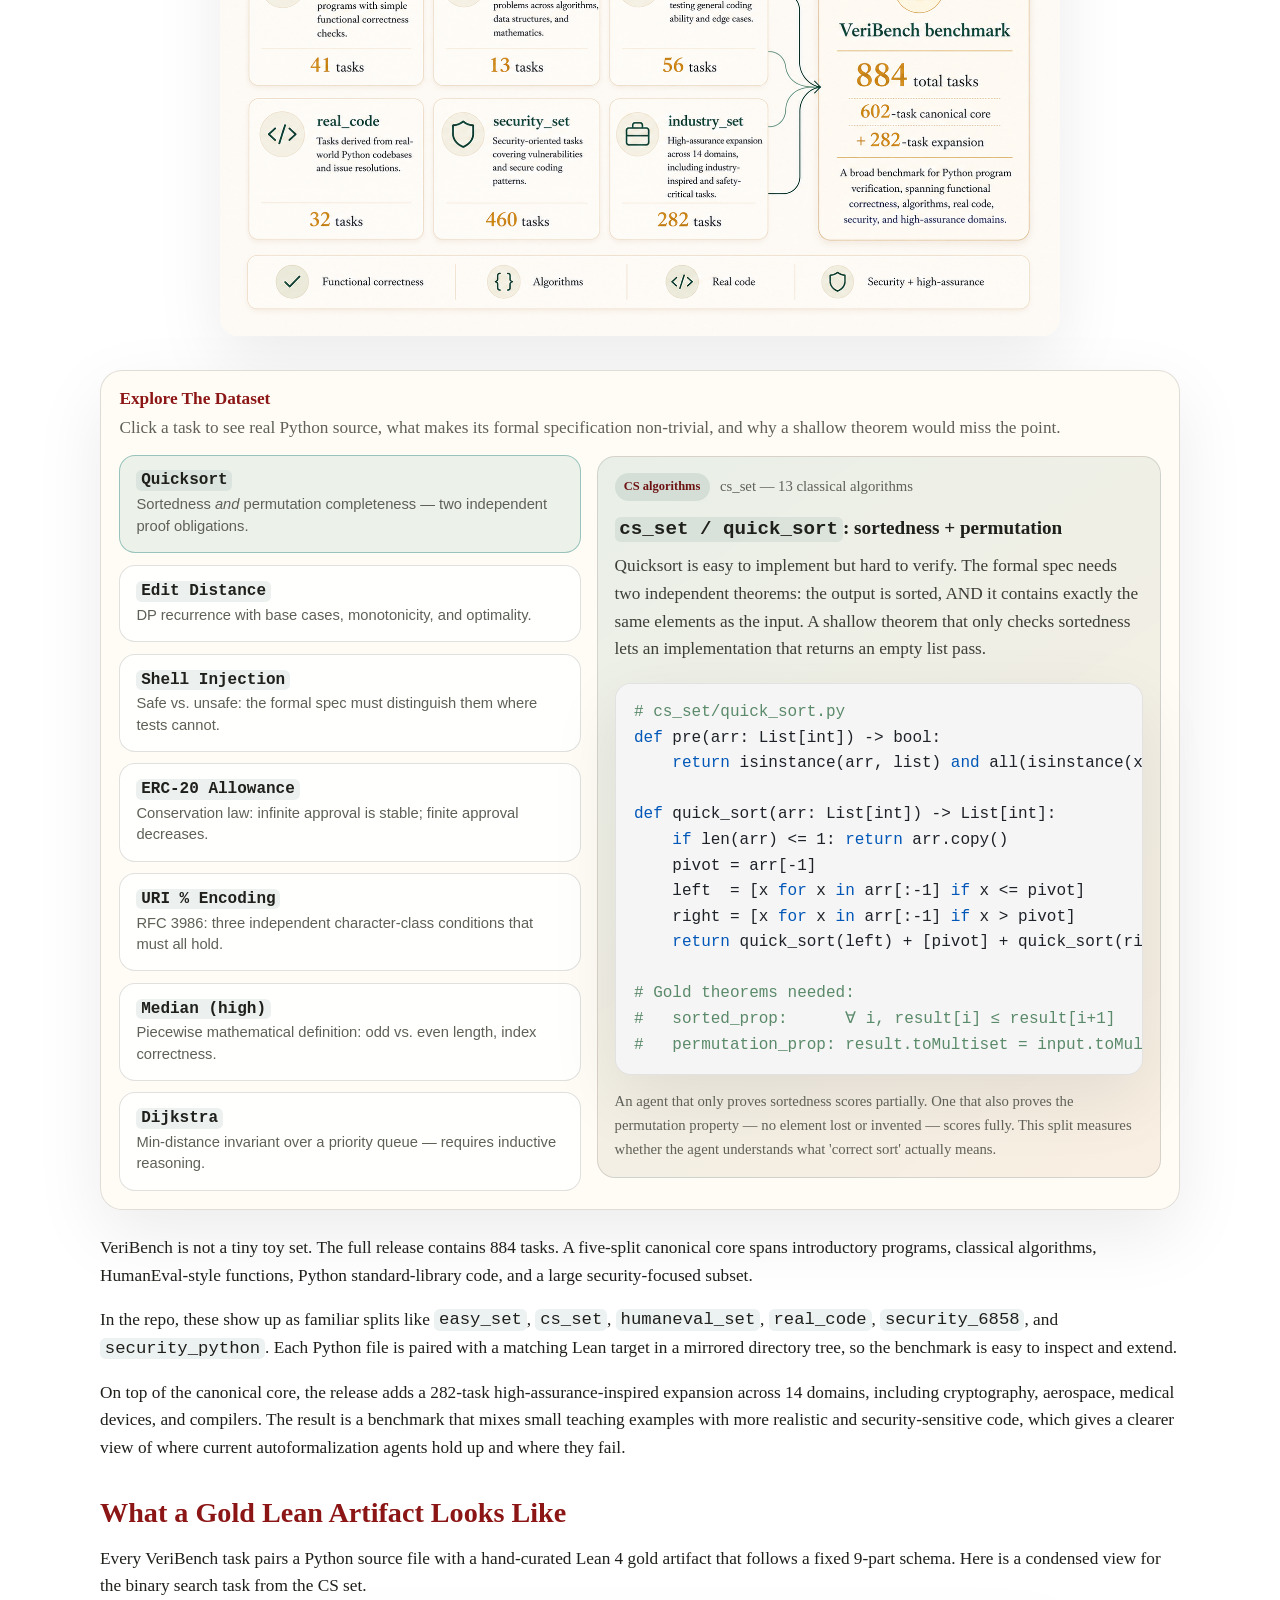
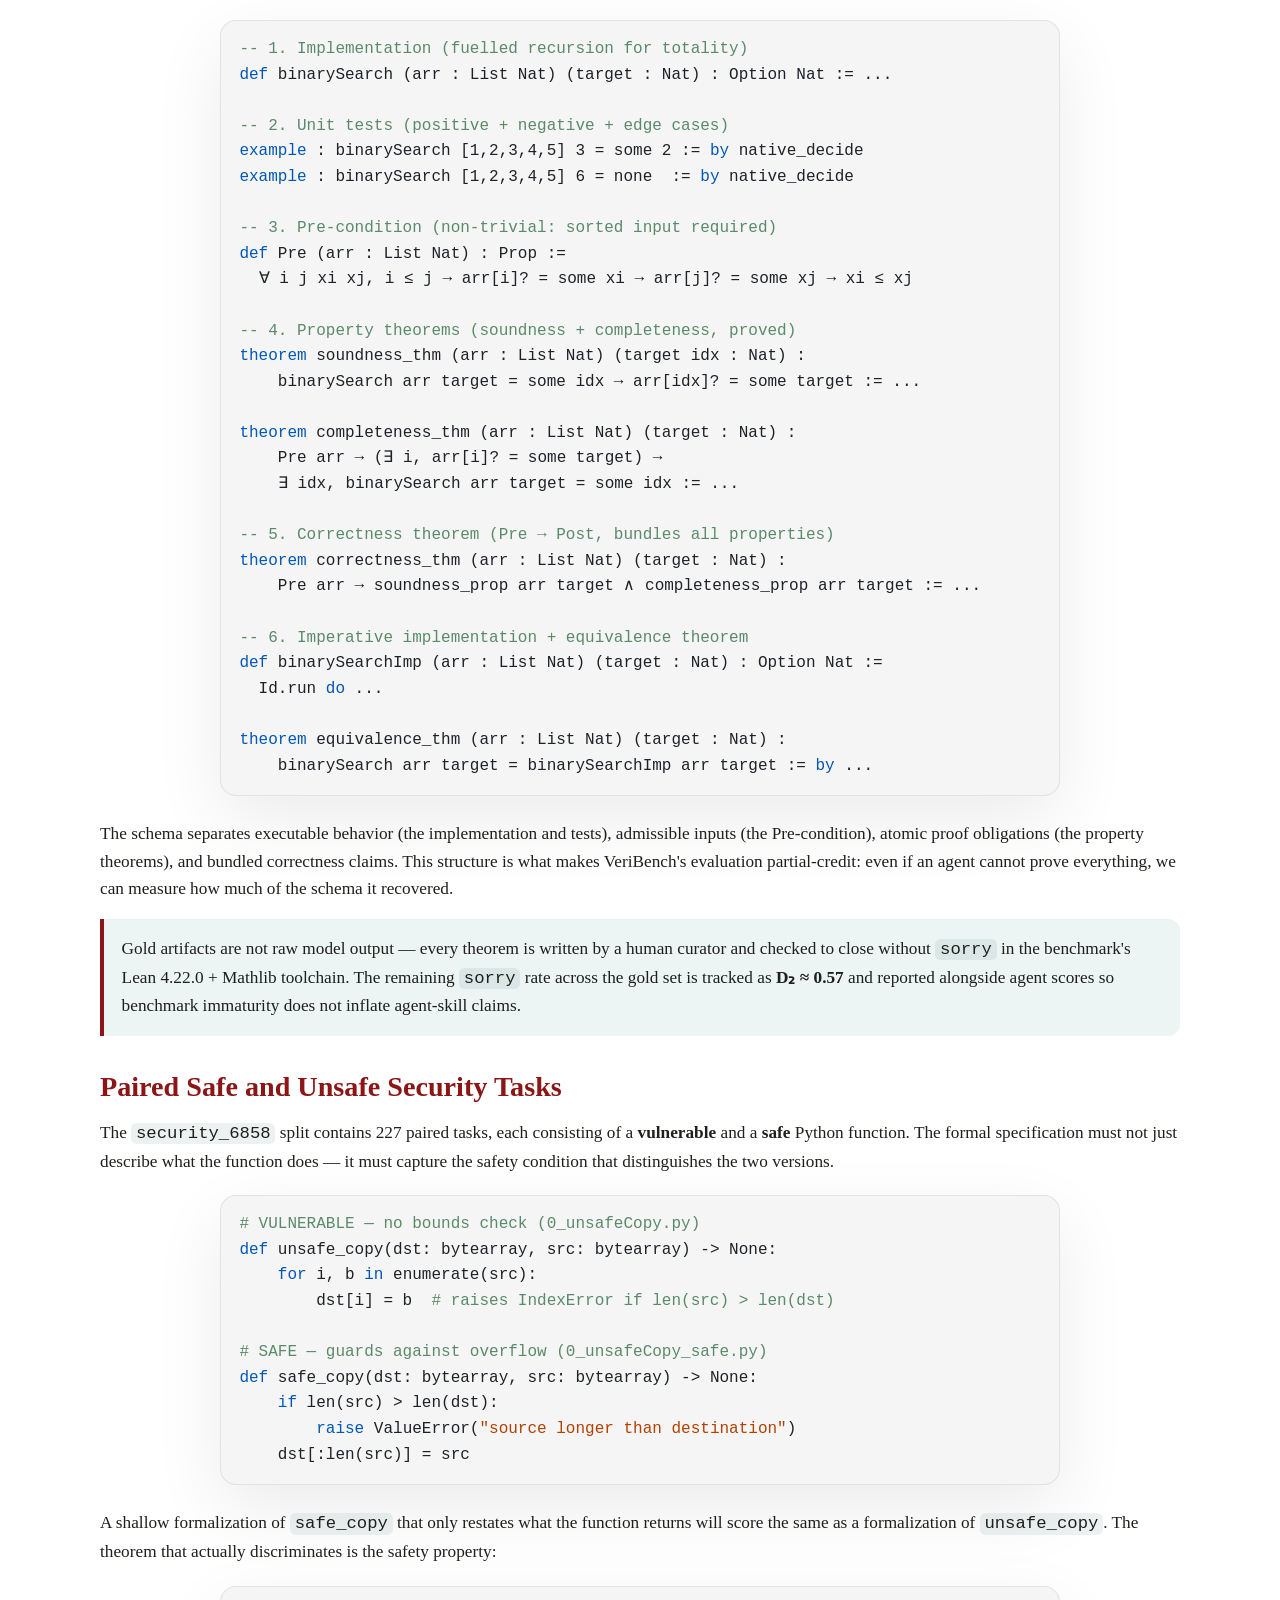
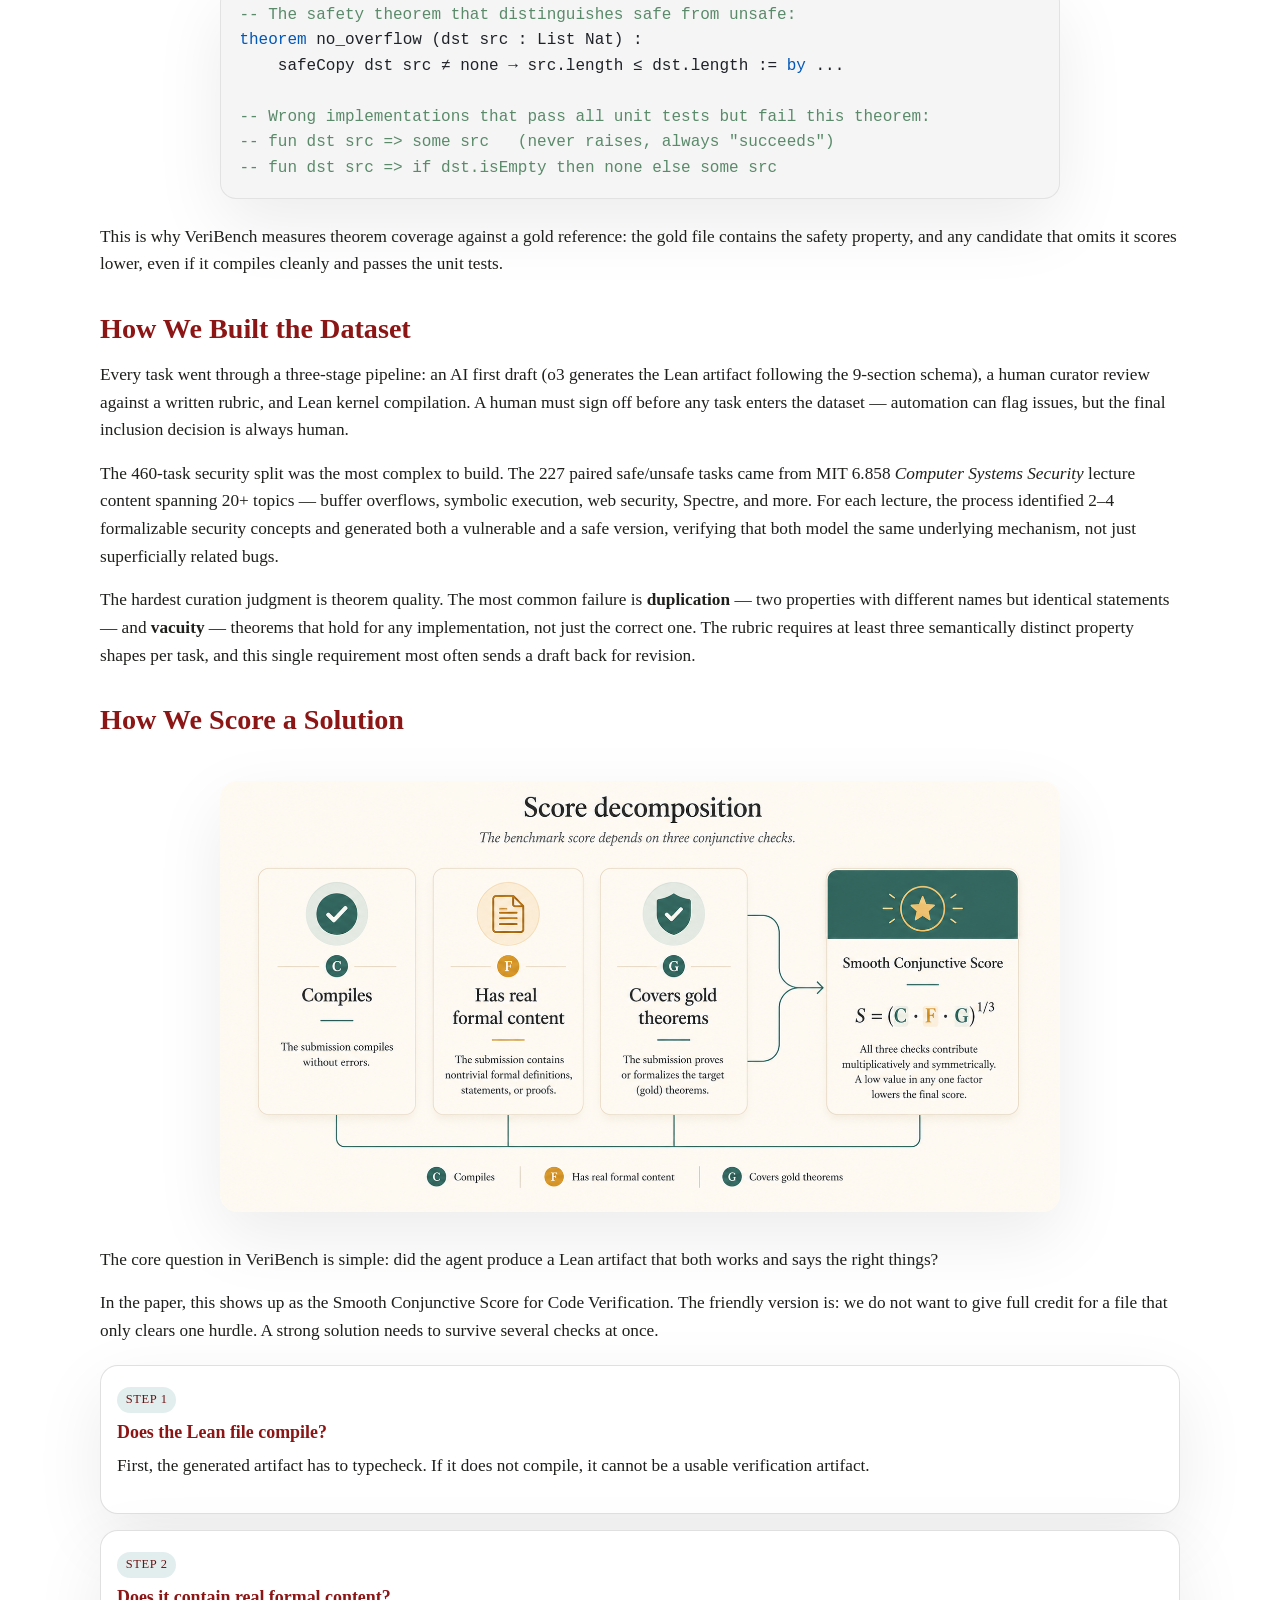
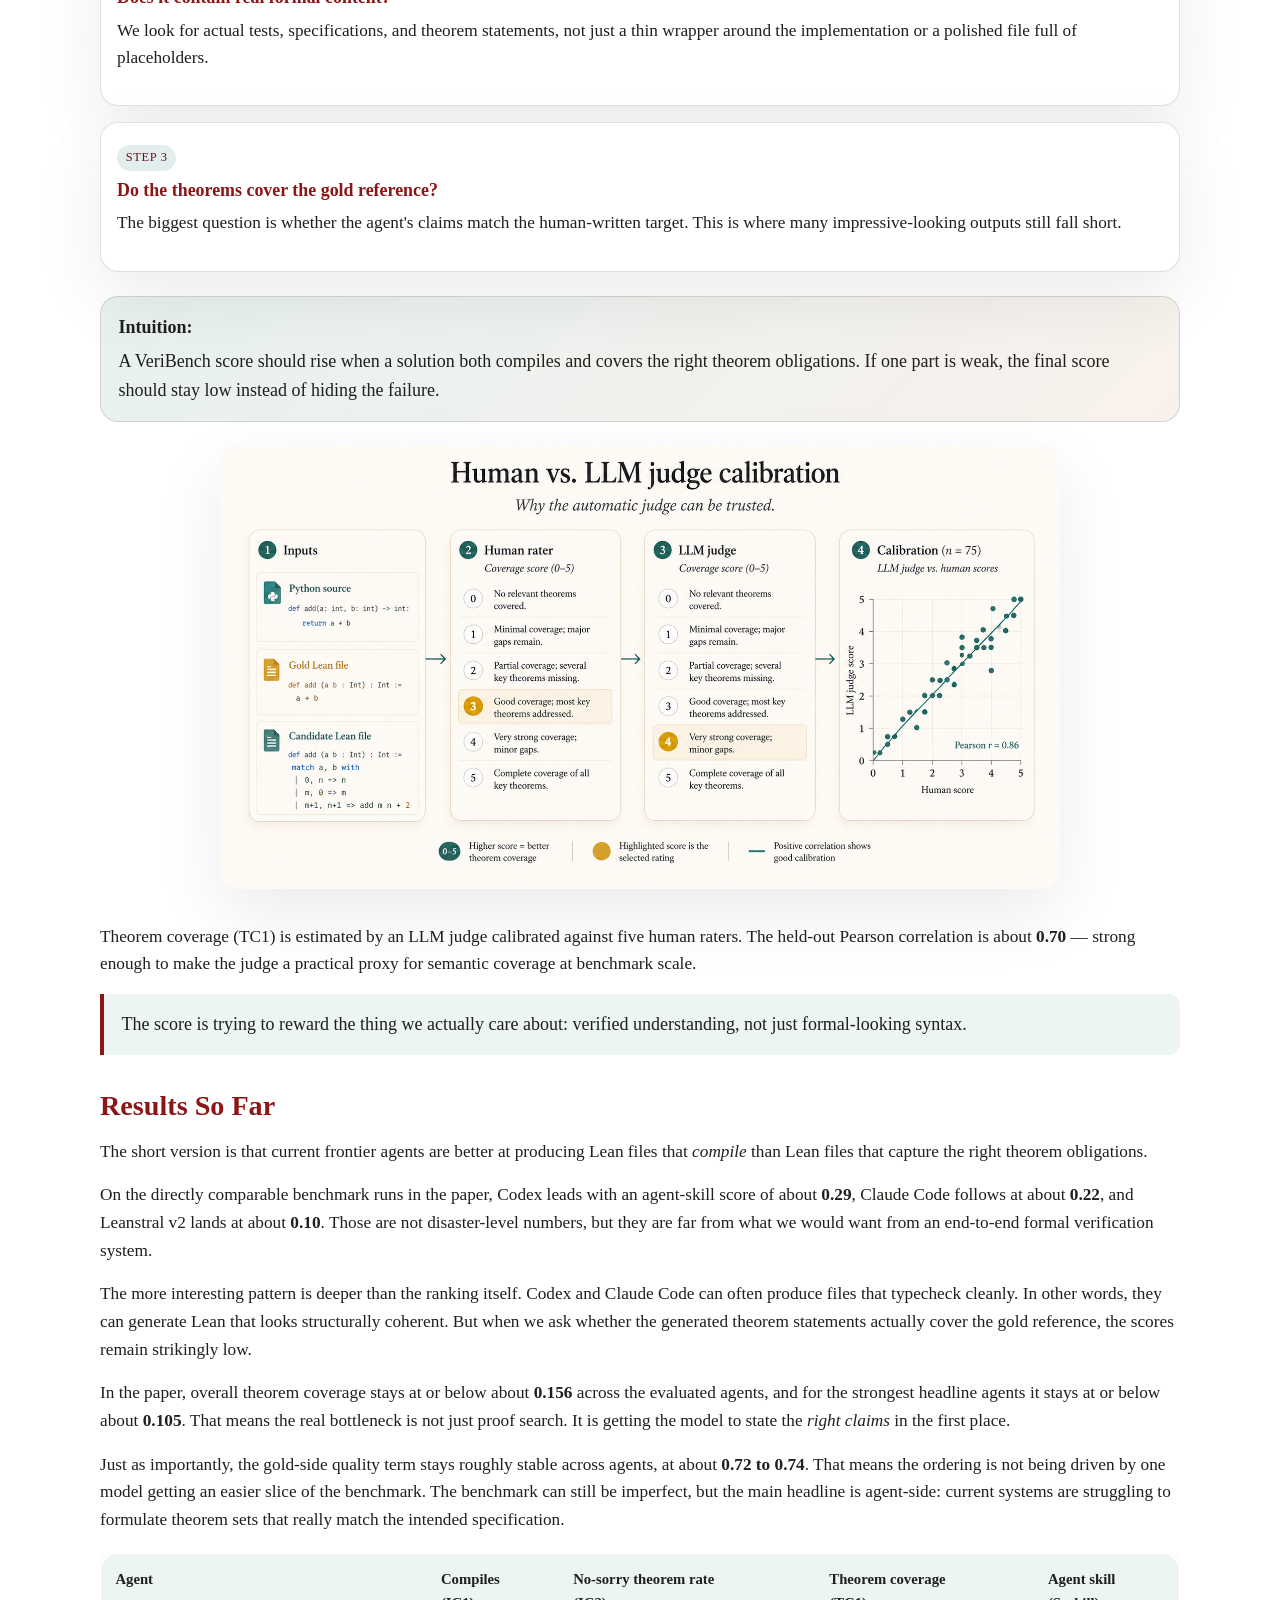
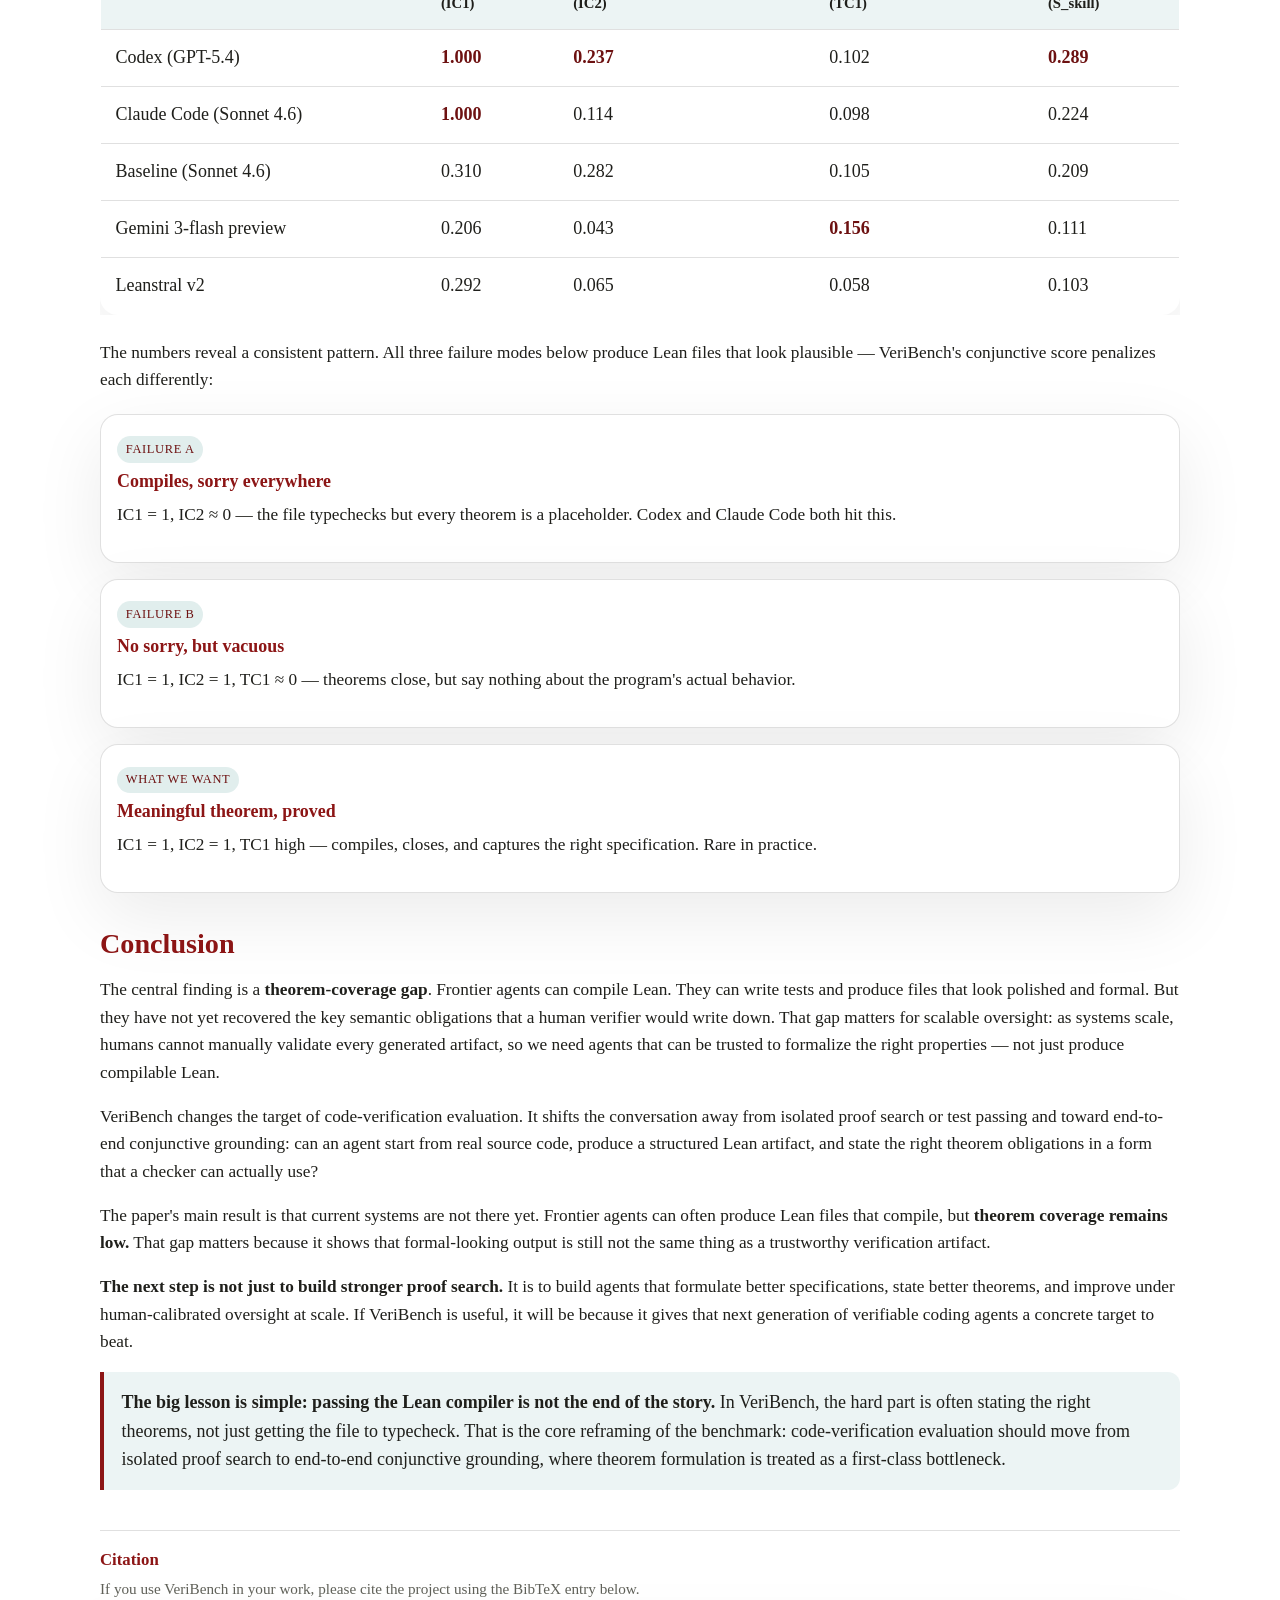
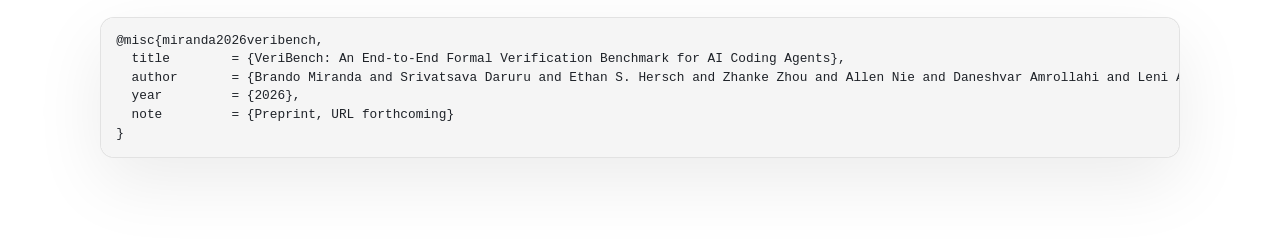
==== commit 191d0c6c: "blog: move 'How We Built the Dataset' before scoring and results New order: data → how we built it →" ====
--- a/docs/blog/veribench-launch/index.html
+++ b/docs/blog/veribench-launch/index.html
@@ -457,6 +457,31 @@
               reference: the gold file contains the safety property, and any
               candidate that omits it scores lower, even if it compiles cleanly
               and passes the unit tests.
+            </p>
+          </section>
+
+          <section>
+            <h2>How We Built the Dataset</h2>
+            <p>
+              Every task went through a three-stage pipeline: an AI first draft (o3 generates
+              the Lean artifact following the 9-section schema), a human curator review against a
+              written rubric, and Lean kernel compilation. A human must sign off before any task
+              enters the dataset — automation can flag issues, but the final inclusion decision is always human.
+            </p>
+            <p>
+              The 460-task security split was the most complex to build. The 227 paired safe/unsafe
+              tasks came from MIT 6.858 <em>Computer Systems Security</em> lecture content spanning
+              20+ topics — buffer overflows, symbolic execution, web security, Spectre, and more.
+              For each lecture, the process identified 2–4 formalizable security concepts and generated
+              both a vulnerable and a safe version, verifying that both model the same underlying
+              mechanism, not just superficially related bugs.
+            </p>
+            <p>
+              The hardest curation judgment is theorem quality. The most common failure is
+              <strong>duplication</strong> — two properties with different names but identical statements —
+              and <strong>vacuity</strong> — theorems that hold for any implementation, not just the correct one.
+              The rubric requires at least three semantically distinct property shapes per task,
+              and this single requirement most often sends a draft back for revision.
             </p>
           </section>
 
@@ -645,31 +670,6 @@
           </section>
 
           <section>
-            <h2>How We Built the Dataset</h2>
-            <p>
-              Every task went through a three-stage pipeline: an AI first draft (o3 generates
-              the Lean artifact following the 9-section schema), a human curator review against a
-              written rubric, and Lean kernel compilation. A human must sign off before any task
-              enters the dataset — automation can flag issues, but the final inclusion decision is always human.
-            </p>
-            <p>
-              The 460-task security split was the most complex to build. The 227 paired safe/unsafe
-              tasks came from MIT 6.858 <em>Computer Systems Security</em> lecture content spanning
-              20+ topics — buffer overflows, symbolic execution, web security, Spectre, and more.
-              For each lecture, the process identified 2–4 formalizable security concepts and generated
-              both a vulnerable and a safe version, verifying that both model the same underlying
-              mechanism, not just superficially related bugs.
-            </p>
-            <p>
-              The hardest curation judgment is theorem quality. The most common failure is
-              <strong>duplication</strong> — two properties with different names but identical statements —
-              and <strong>vacuity</strong> — theorems that hold for any implementation, not just the correct one.
-              The rubric requires at least three semantically distinct property shapes per task,
-              and this single requirement most often sends a draft back for revision.
-            </p>
-          </section>
-
-          <section>
             <h2>Conclusion</h2>
             <p>
               The central finding is a <strong>theorem-coverage gap</strong>. Frontier agents can
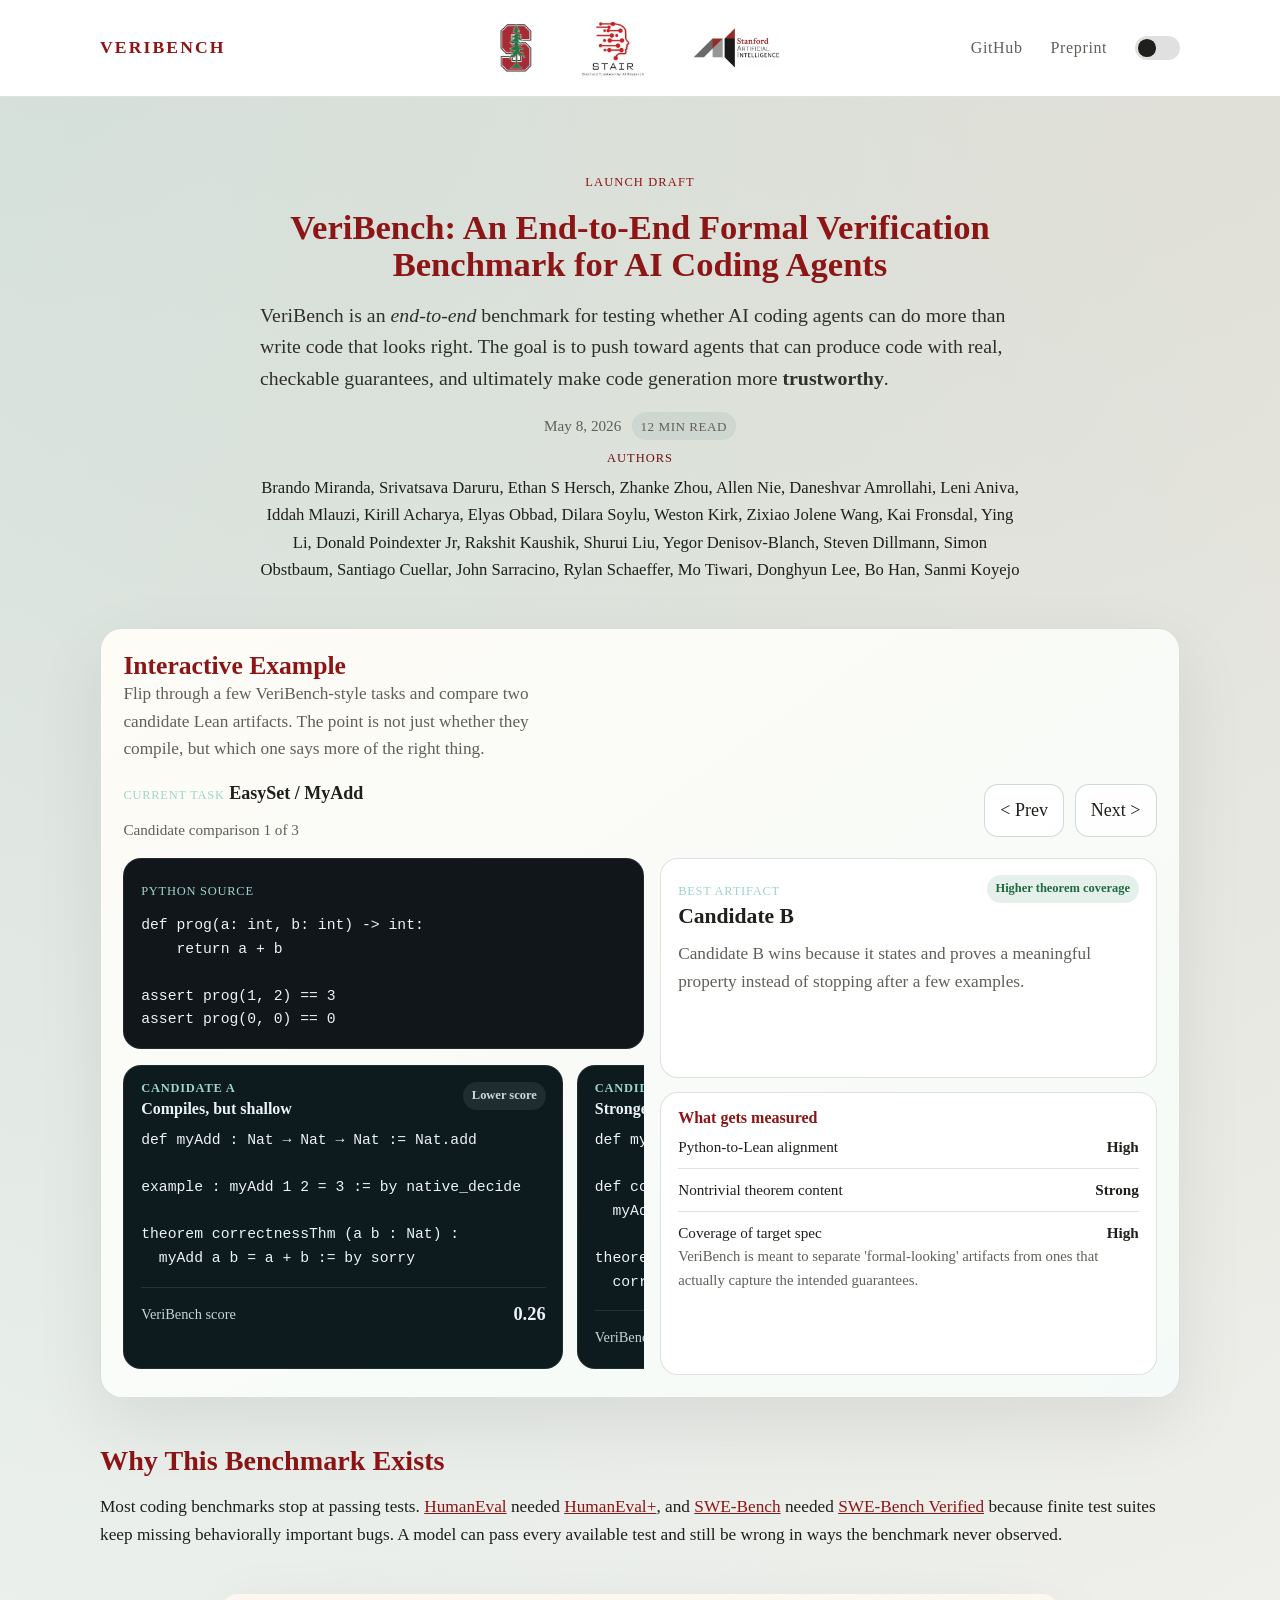
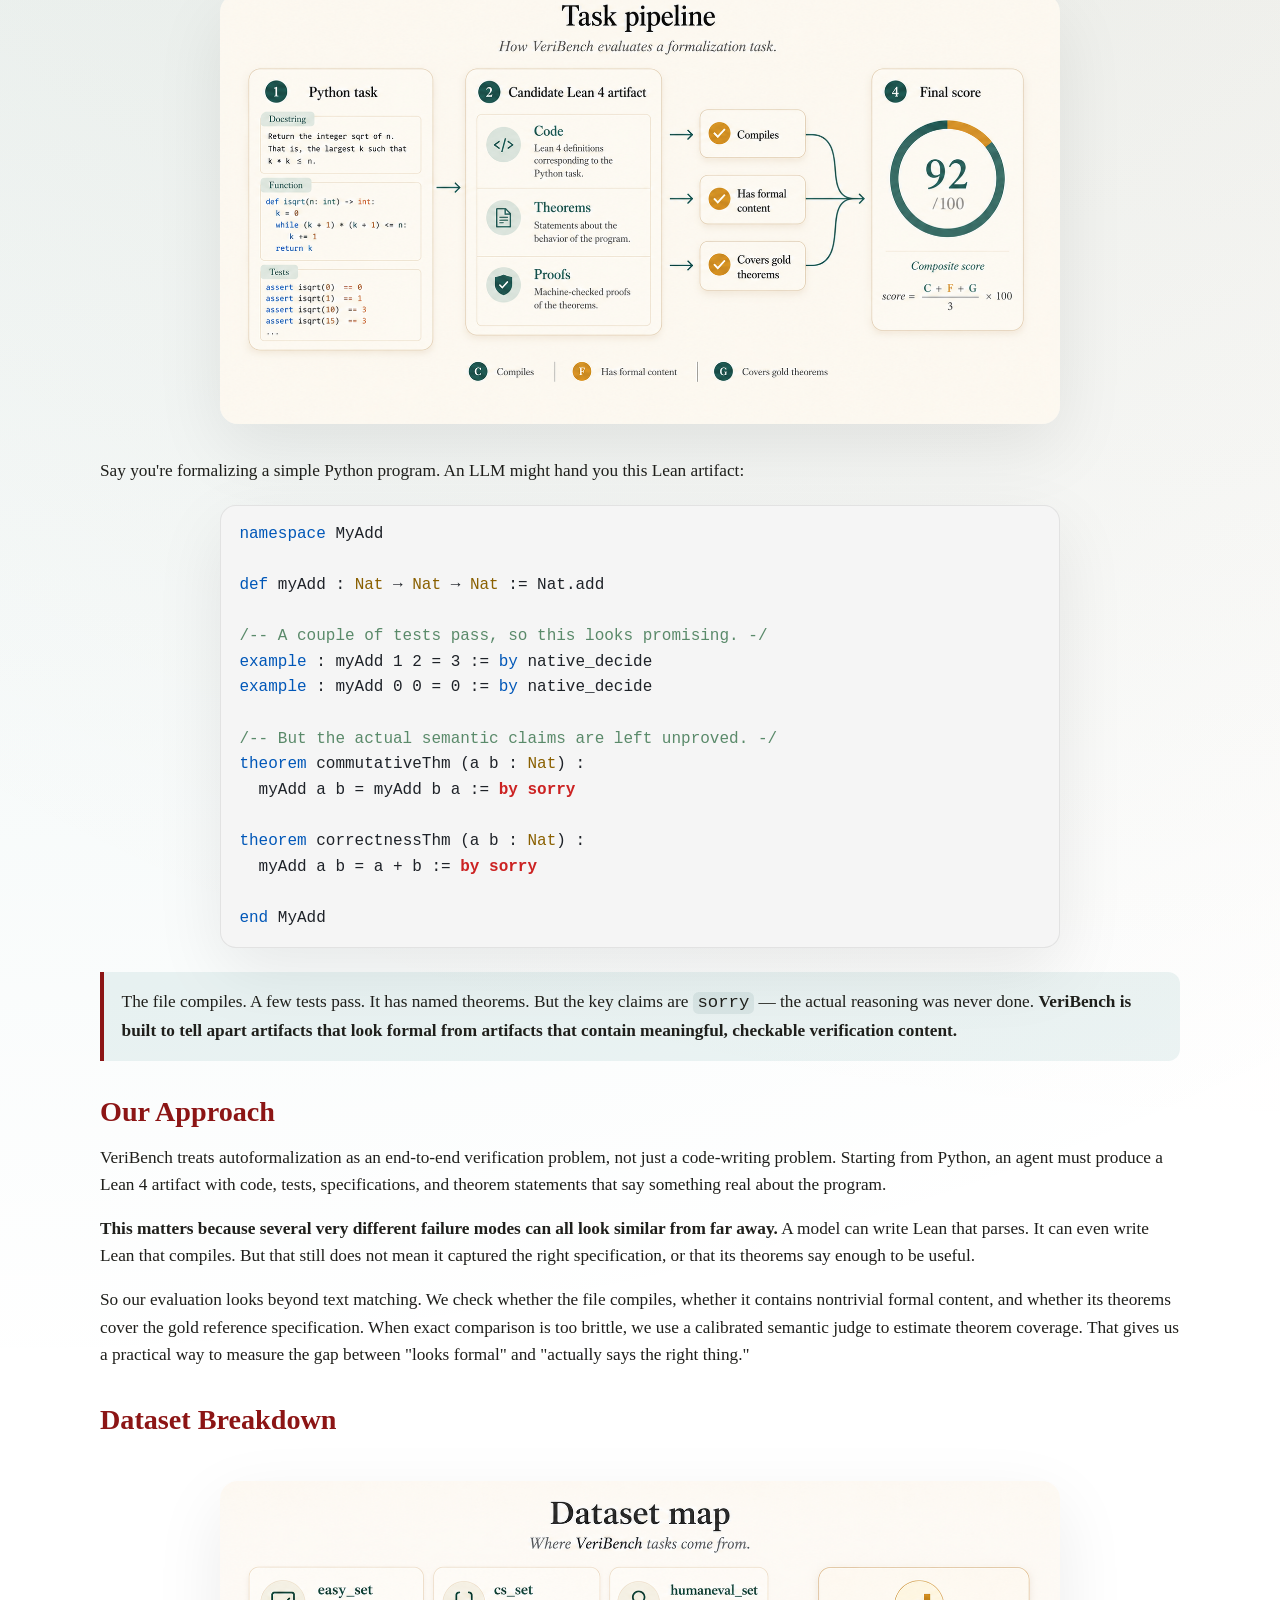
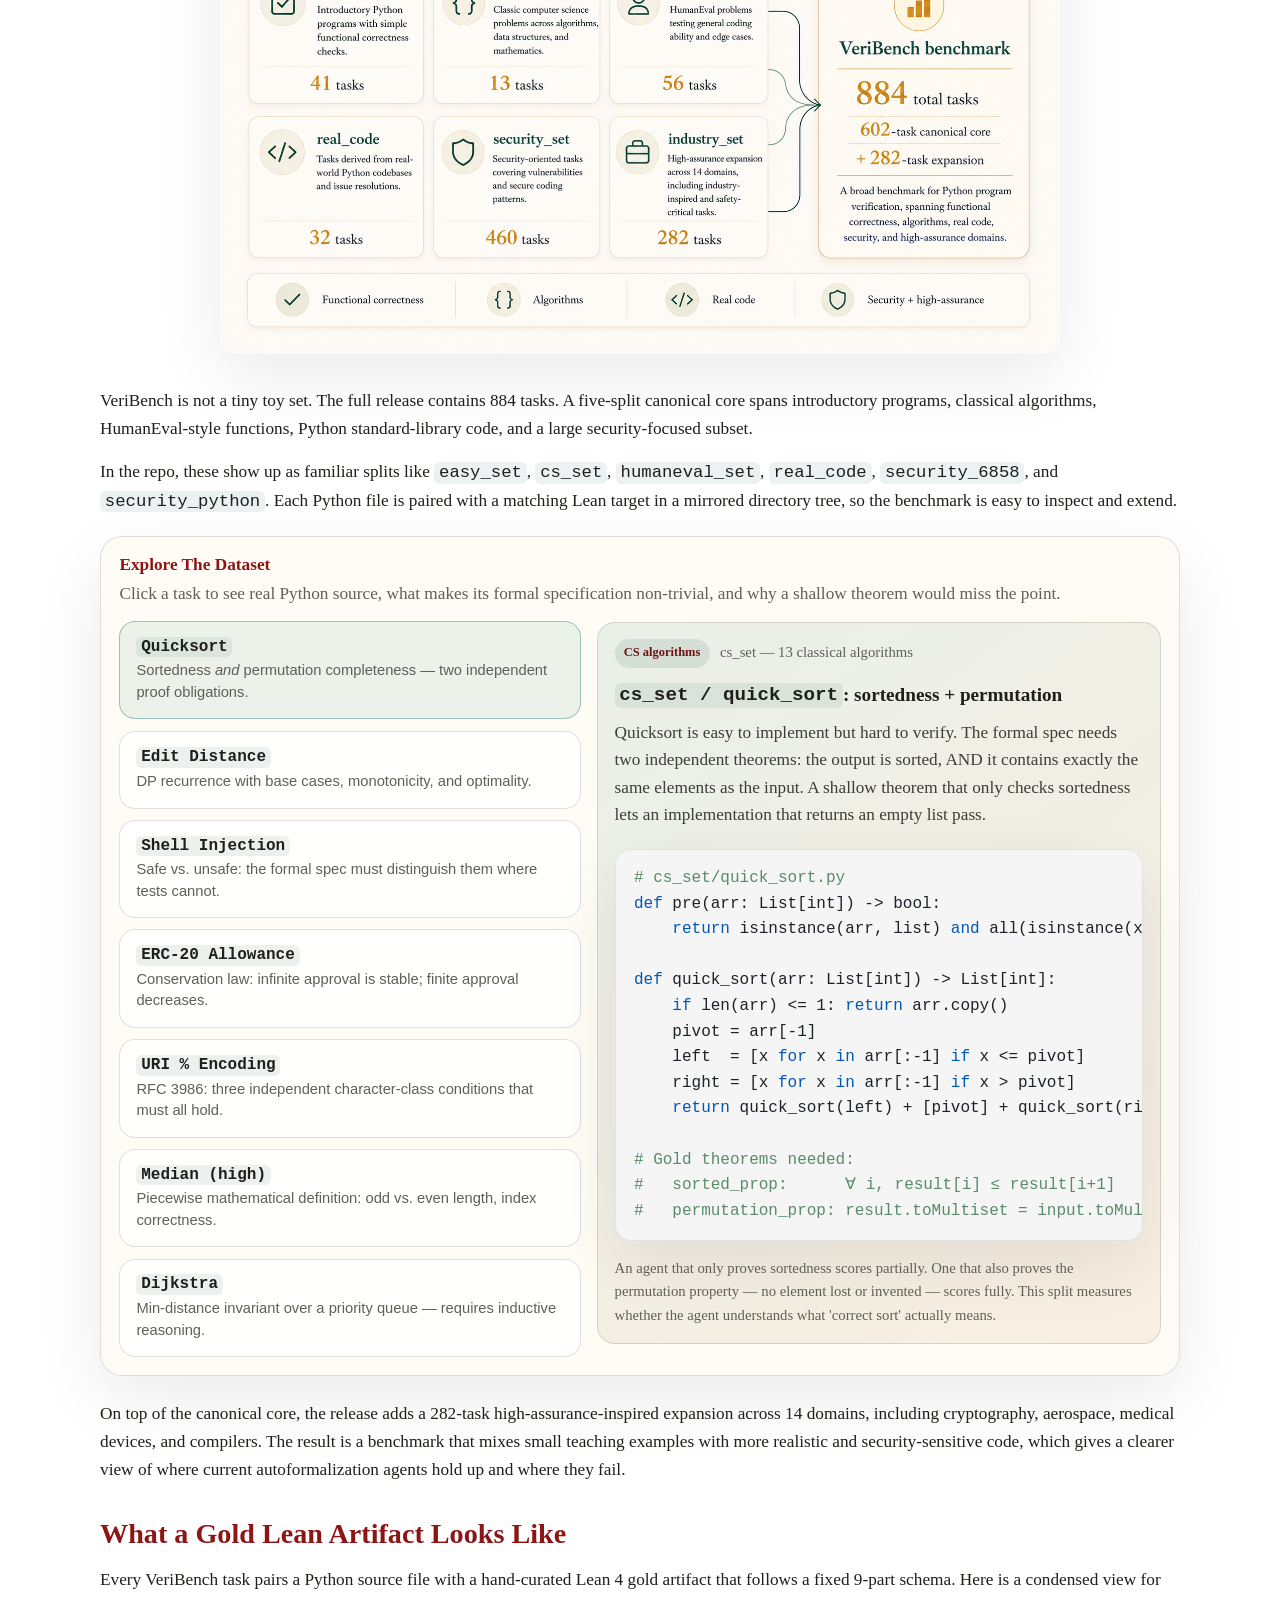
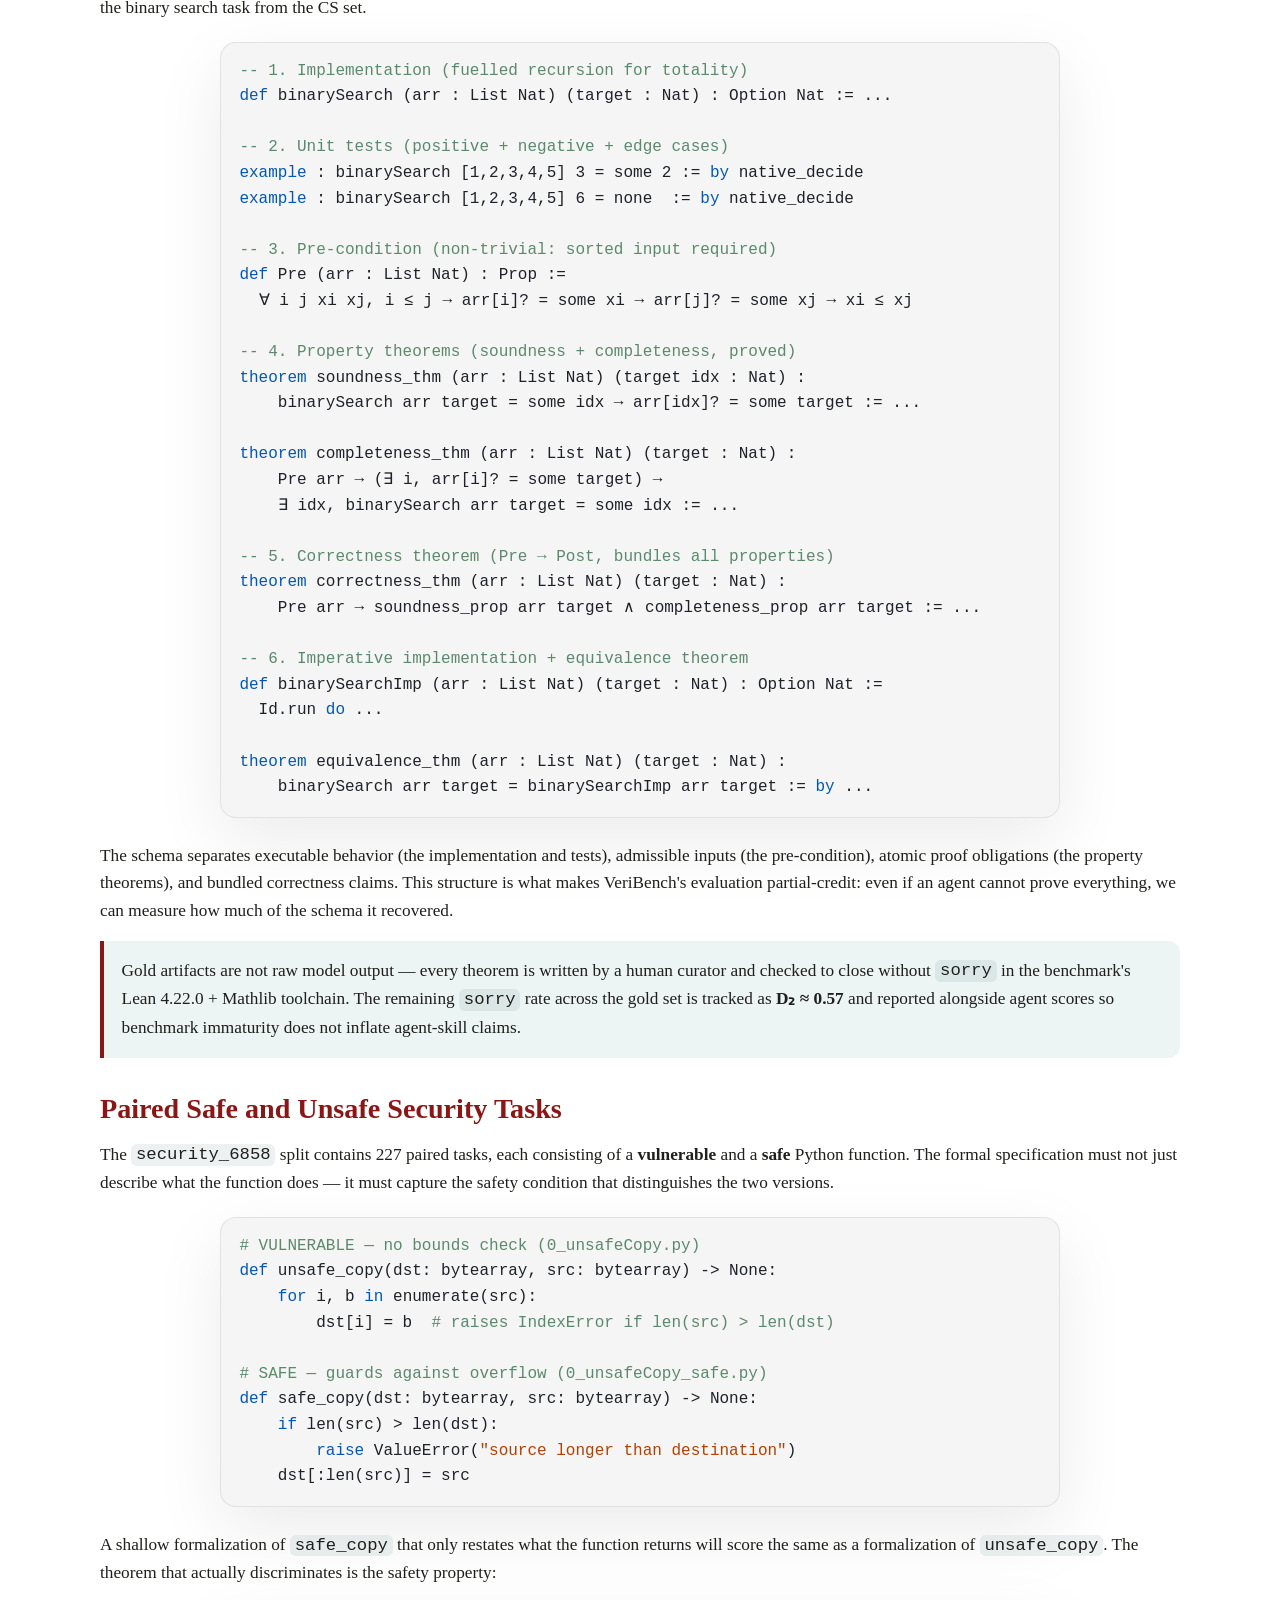
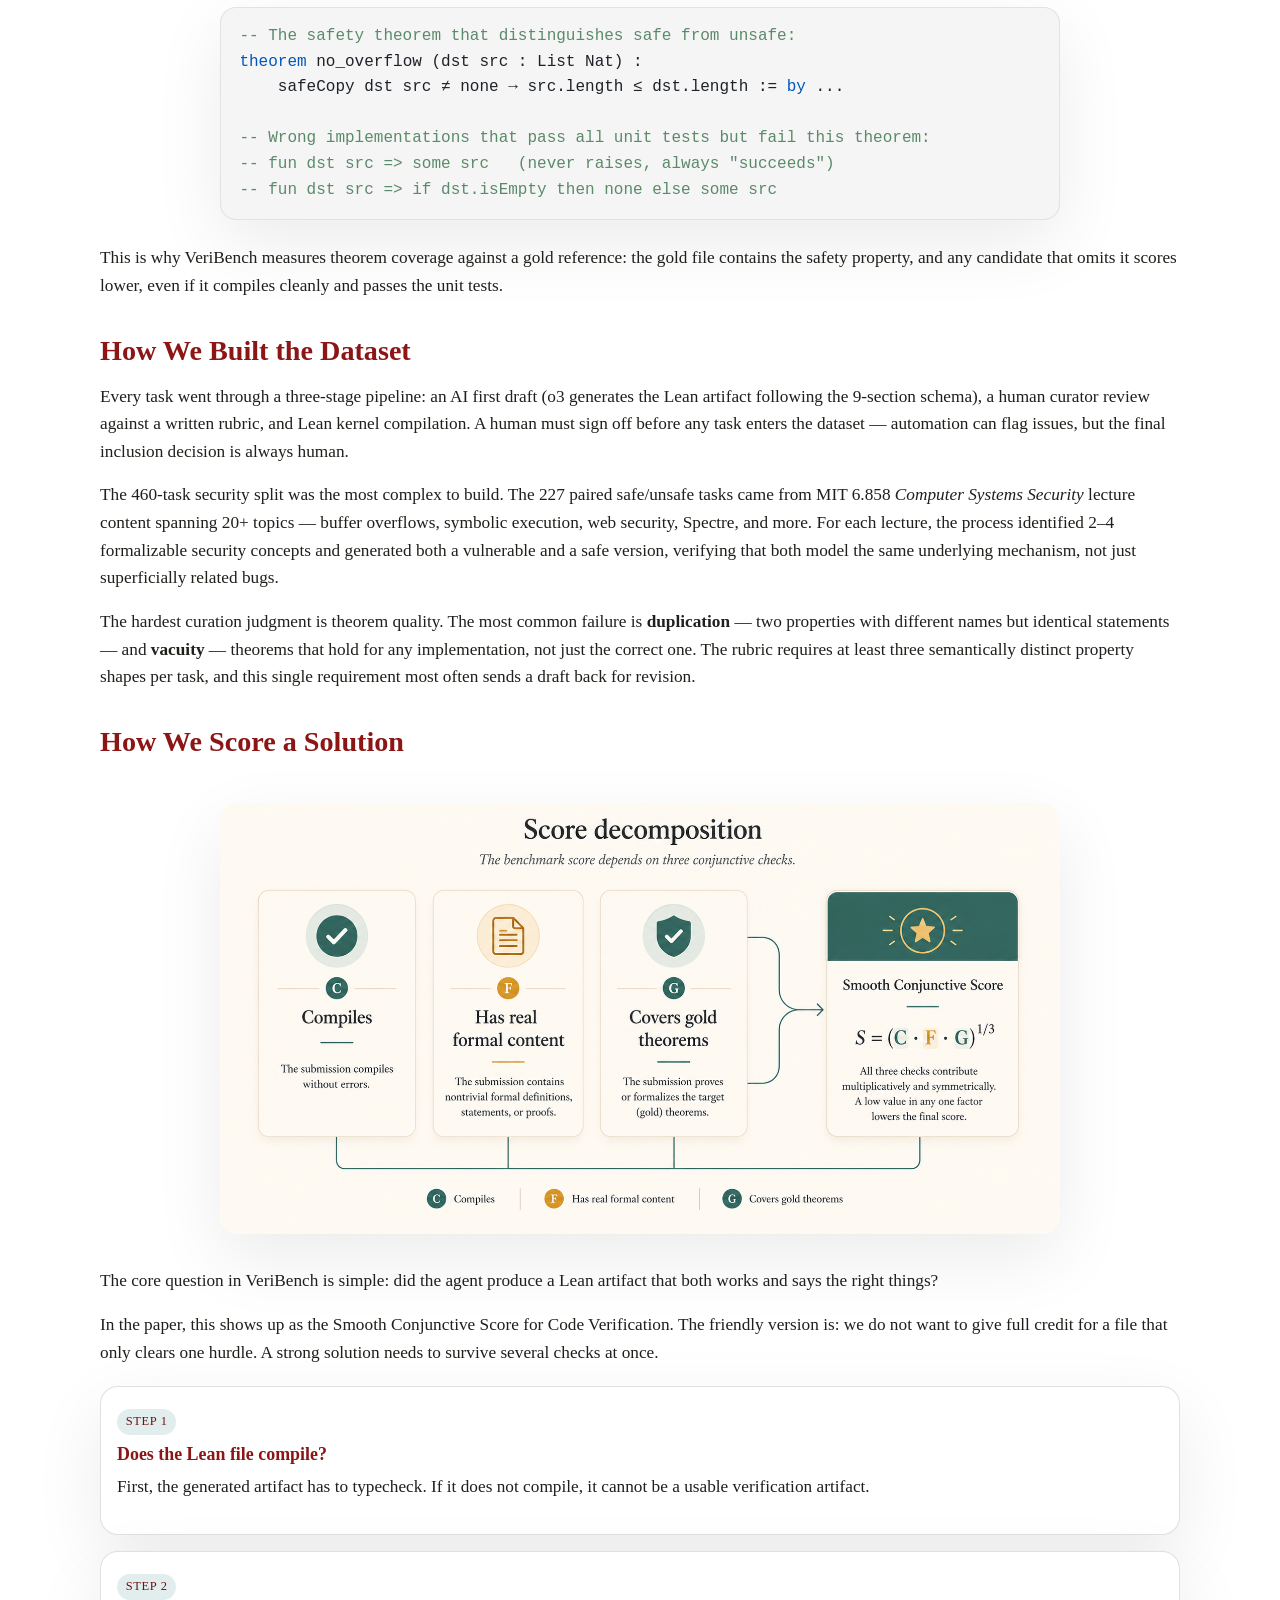
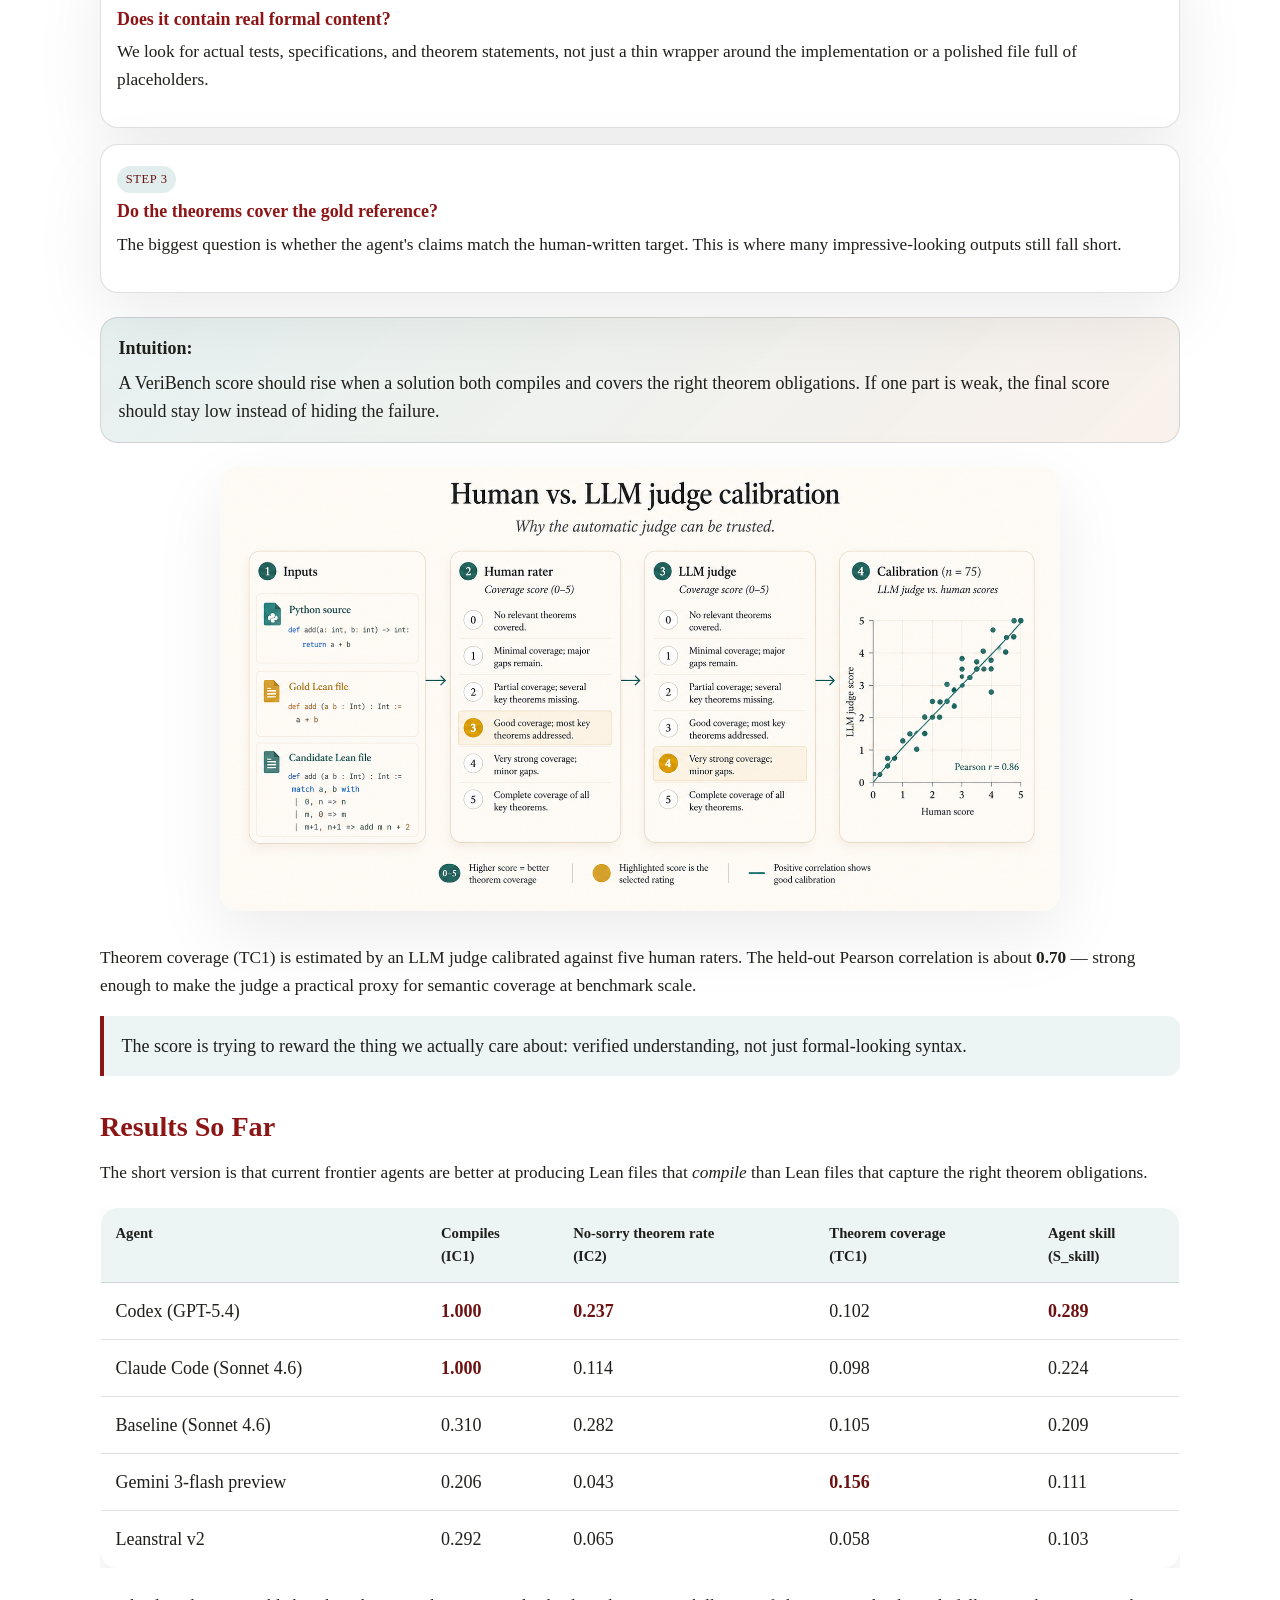
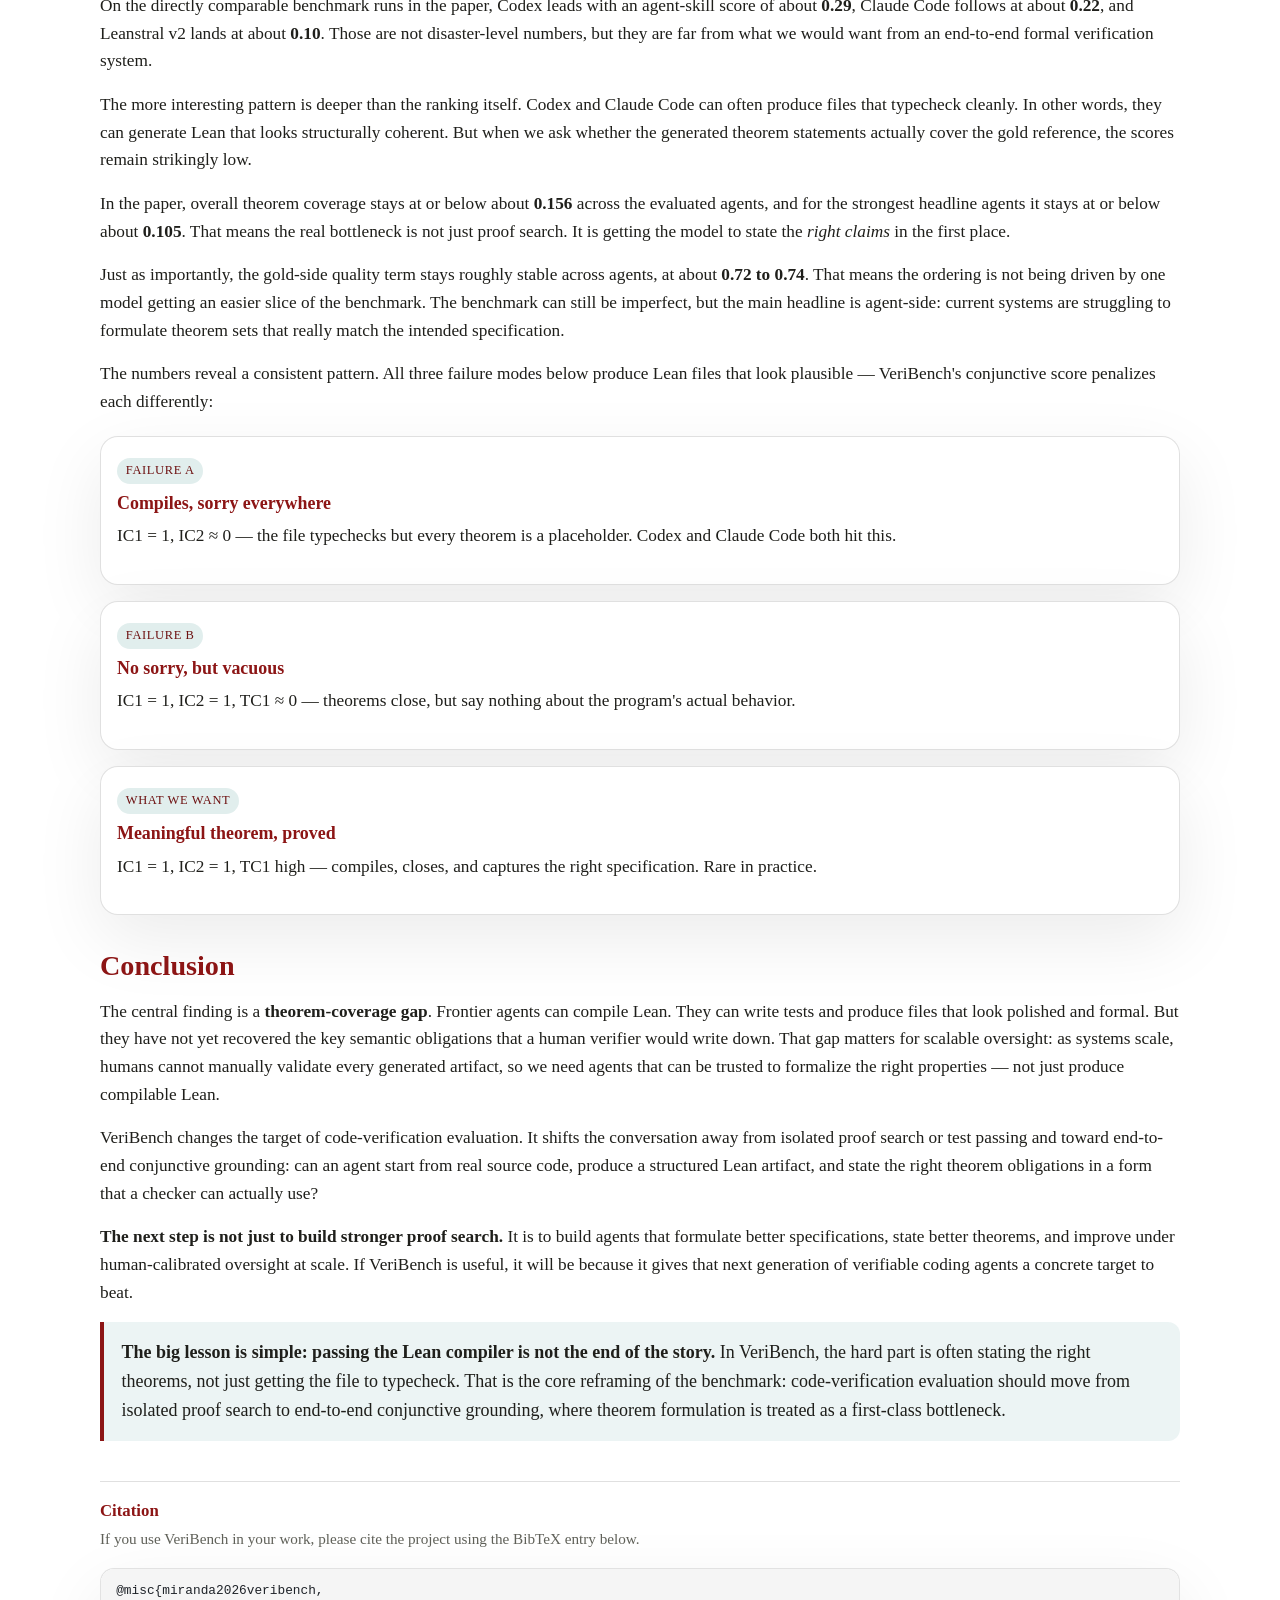
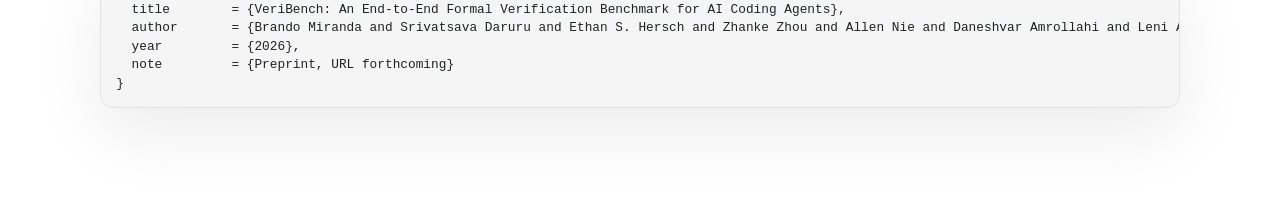
==== commit 82734c45: "blog: restructure for clarity (re-apply to updated main) - Merge 'Why this benchmark exists' + 'Moti" ====
--- a/docs/blog/veribench-launch/index.html
+++ b/docs/blog/veribench-launch/index.html
@@ -48,7 +48,7 @@
           for AI Coding Agents
           </h1>
           <p class="lede">
-            VeriBench is an <em>end-to-end</em>benchmark for testing whether AI coding agents can do
+            VeriBench is an <em>end-to-end</em> benchmark for testing whether AI coding agents can do
             more than write code that looks right. The goal is to push toward
             agents that can produce code with real, checkable guarantees, and
             ultimately make code generation more <strong>trustworthy</strong>.
@@ -85,7 +85,6 @@
                   says more of the right thing.
                 </p>
               </div>
-              <div class="interactive-badge">Client-side demo</div>
             </div>
             <div class="interactive-nav">
               <div>
@@ -187,10 +186,6 @@
             </div>
           </section>
 
-          <figure class="post-header-figure intro-figure">
-            <img src="../../figs/task_pipeline.png" alt="VeriBench task pipeline" />
-          </figure>
-
           <!-- <figure class="post-header-figure">
             <img src="../../figs/veribench_graphic_2.png" alt="VeriBench overview graphic (2)" />
           </figure> -->
@@ -208,6 +203,9 @@
               because finite test suites keep missing behaviorally important bugs.
               A model can pass every available test and still be wrong in ways the benchmark never observed.
             </p>
+            <figure class="post-header-figure intro-figure">
+              <img src="../../figs/task_pipeline.png" alt="VeriBench task pipeline" />
+            </figure>
             <p>
               Say you're formalizing a simple Python program. An LLM might hand you this Lean artifact:
             </p>
@@ -271,6 +269,21 @@
             <figure class="post-header-figure">
               <img src="../../figs/dataset_map_2.png" alt="Dataset Map" />
             </figure>
+            <p>
+              VeriBench is not a tiny toy set. The full release contains 884
+              tasks. A five-split canonical core spans introductory
+              programs, classical algorithms, HumanEval-style functions, Python
+              standard-library code, and a large security-focused subset.
+            </p>
+            <p>
+              In the repo, these show up as familiar splits like
+              <code>easy_set</code>, <code>cs_set</code>,
+              <code>humaneval_set</code>, <code>real_code</code>,
+              <code>security_6858</code>, and <code>security_python</code>.
+              Each Python file is paired with a matching Lean target in a
+              mirrored directory tree, so the benchmark is easy to inspect and
+              extend.
+            </p>
             <div class="dataset-hover" aria-labelledby="dataset-hover-title">
               <div class="dataset-hover-head">
                 <h3 id="dataset-hover-title">Explore The Dataset</h3>
@@ -335,21 +348,6 @@
               </div>
             </div>
             <p>
-              VeriBench is not a tiny toy set. The full release contains 884
-              tasks. A five-split canonical core spans introductory
-              programs, classical algorithms, HumanEval-style functions, Python
-              standard-library code, and a large security-focused subset.
-            </p>
-            <p>
-              In the repo, these show up as familiar splits like
-              <code>easy_set</code>, <code>cs_set</code>,
-              <code>humaneval_set</code>, <code>real_code</code>,
-              <code>security_6858</code>, and <code>security_python</code>.
-              Each Python file is paired with a matching Lean target in a
-              mirrored directory tree, so the benchmark is easy to inspect and
-              extend.
-            </p>
-            <p>
               On top of the canonical core, the release adds a 282-task
               high-assurance-inspired expansion across 14 domains, including
               cryptography, aerospace, medical devices, and compilers. The
@@ -400,7 +398,7 @@
             </div>
             <p>
               The schema separates executable behavior (the implementation and
-              tests), admissible inputs (the Pre-condition), atomic proof
+              tests), admissible inputs (the pre-condition), atomic proof
               obligations (the property theorems), and bundled correctness claims.
               This structure is what makes VeriBench's evaluation partial-credit:
               even if an agent cannot prove everything, we can measure how much
@@ -562,41 +560,7 @@
               producing Lean files that <em>compile</em> than Lean files that
               capture the right theorem obligations.
             </p>
-            <p>
-              On the directly comparable benchmark runs in the paper, Codex
-              leads with an agent-skill score of about <strong>0.29</strong>,
-              Claude Code follows at about <strong>0.22</strong>, and
-              Leanstral v2 lands at about <strong>0.10</strong>. Those are not
-              disaster-level numbers, but they are far from what we would want
-              from an end-to-end formal verification system.
-            </p>
-            <p>
-              The more interesting pattern is deeper than the ranking itself.
-              Codex and Claude Code can often produce files that typecheck
-              cleanly. In other words, they can generate Lean that looks
-              structurally coherent. But when we ask whether the generated
-              theorem statements actually cover the gold reference, the scores
-              remain strikingly low.
-            </p>
-            <p>
-              In the paper, overall theorem coverage stays at or below about
-              <strong>0.156</strong> across the evaluated agents, and for the
-              strongest headline agents it stays at or below about
-              <strong>0.105</strong>. That means the real bottleneck is not just
-              proof search. It is getting the model to state the <em>right
-              claims</em> in the first place.
-            </p>
-            <p>
-              Just as importantly, the gold-side quality term stays roughly
-              stable across agents, at about <strong>0.72 to 0.74</strong>. That
-              means the ordering is not being driven by one model getting an
-              easier slice of the benchmark. The benchmark can still be
-              imperfect, but the main headline is agent-side: current systems
-              are struggling to formulate theorem sets that really match the
-              intended specification.
-            </p>
-
-            <div class="results-table-wrap">
+             <div class="results-table-wrap">
               <table class="results-table">
                 <thead>
                   <tr>
@@ -647,6 +611,46 @@
               </table>
             </div>
             <p>
+              On the directly comparable benchmark runs in the paper, Codex
+              leads with an agent-skill score of about <strong>0.29</strong>,
+              Claude Code follows at about <strong>0.22</strong>, and
+              Leanstral v2 lands at about <strong>0.10</strong>. Those are not
+              disaster-level numbers, but they are far from what we would want
+              from an end-to-end formal verification system.
+            </p>
+            <p>
+              The more interesting pattern is deeper than the ranking itself.
+              Codex and Claude Code can often produce files that typecheck
+              cleanly. In other words, they can generate Lean that looks
+              structurally coherent. But when we ask whether the generated
+              theorem statements actually cover the gold reference, the scores
+              remain strikingly low.
+            </p>
+            <p>
+              In the paper, overall theorem coverage stays at or below about
+              <strong>0.156</strong> across the evaluated agents, and for the
+              strongest headline agents it stays at or below about
+              <strong>0.105</strong>. That means the real bottleneck is not just
+              proof search. It is getting the model to state the <em>right
+              claims</em> in the first place.
+            </p>
+            <p>
+              Just as importantly, the gold-side quality term stays roughly
+              stable across agents, at about <strong>0.72 to 0.74</strong>. That
+              means the ordering is not being driven by one model getting an
+              easier slice of the benchmark. The benchmark can still be
+              imperfect, but the main headline is agent-side: current systems
+              are struggling to formulate theorem sets that really match the
+              intended specification.
+            </p>
+<!--
+            <p class="figure-note">
+              Blog version of the headline results table, adapted from
+              <code>paper_latex/NeurIPS_2026_VeriBench/05_evaluation.tex</code>
+              (`tab:scsc-overall`). If you want a paper-faithful screenshot
+              instead, that is the table to grab.
+            </p> -->
+            <p>
               The numbers reveal a consistent pattern. All three failure modes below produce Lean files
               that look plausible — VeriBench's conjunctive score penalizes each differently:
             </p>
@@ -686,13 +690,6 @@
               start from real source code, produce a structured Lean artifact,
               and state the right theorem obligations in a form that a checker
               can actually use?
-            </p>
-            <p>
-              The paper's main result is that current systems are not there yet.
-              Frontier agents can often produce Lean files that compile, but
-              <strong>theorem coverage remains low.</strong> That gap matters because it shows
-              that formal-looking output is still not the same thing as a
-              trustworthy verification artifact.
             </p>
             <p>
               <strong>The next step is not just to build stronger proof search.</strong> It is to
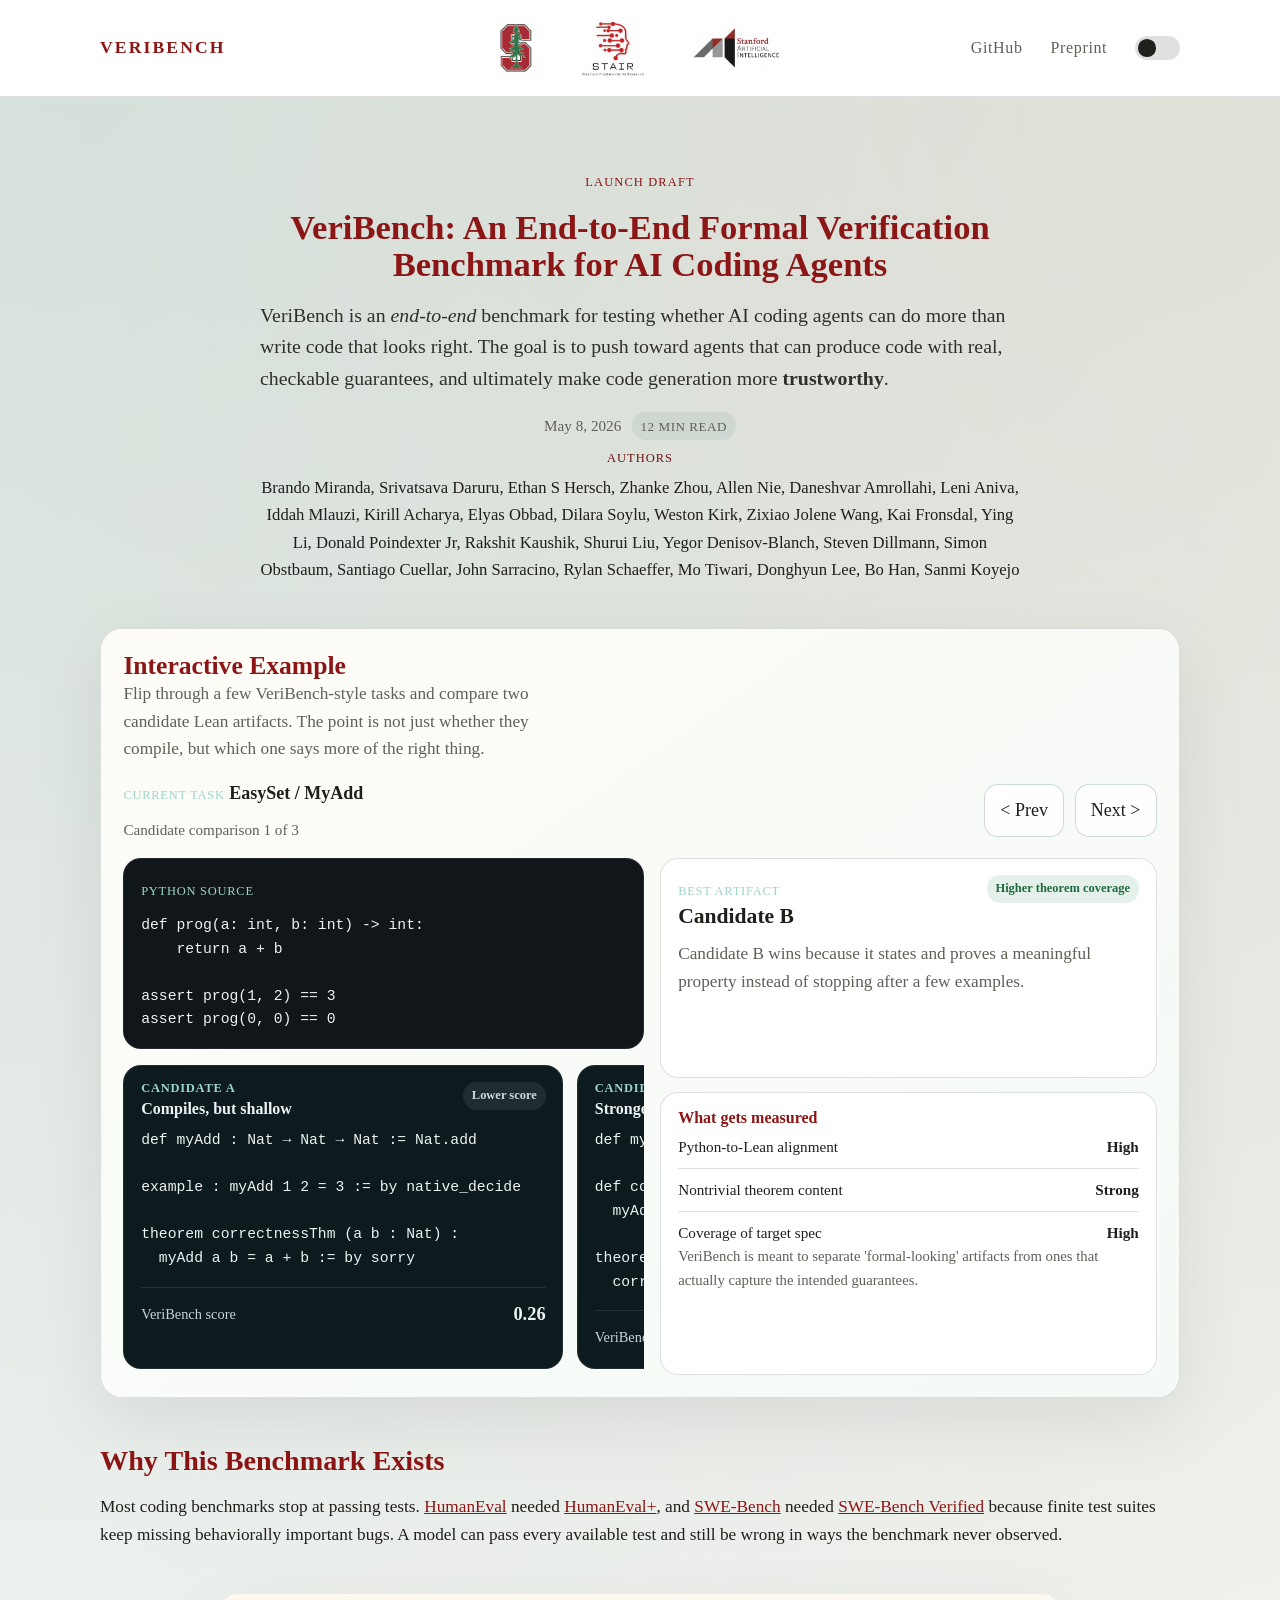
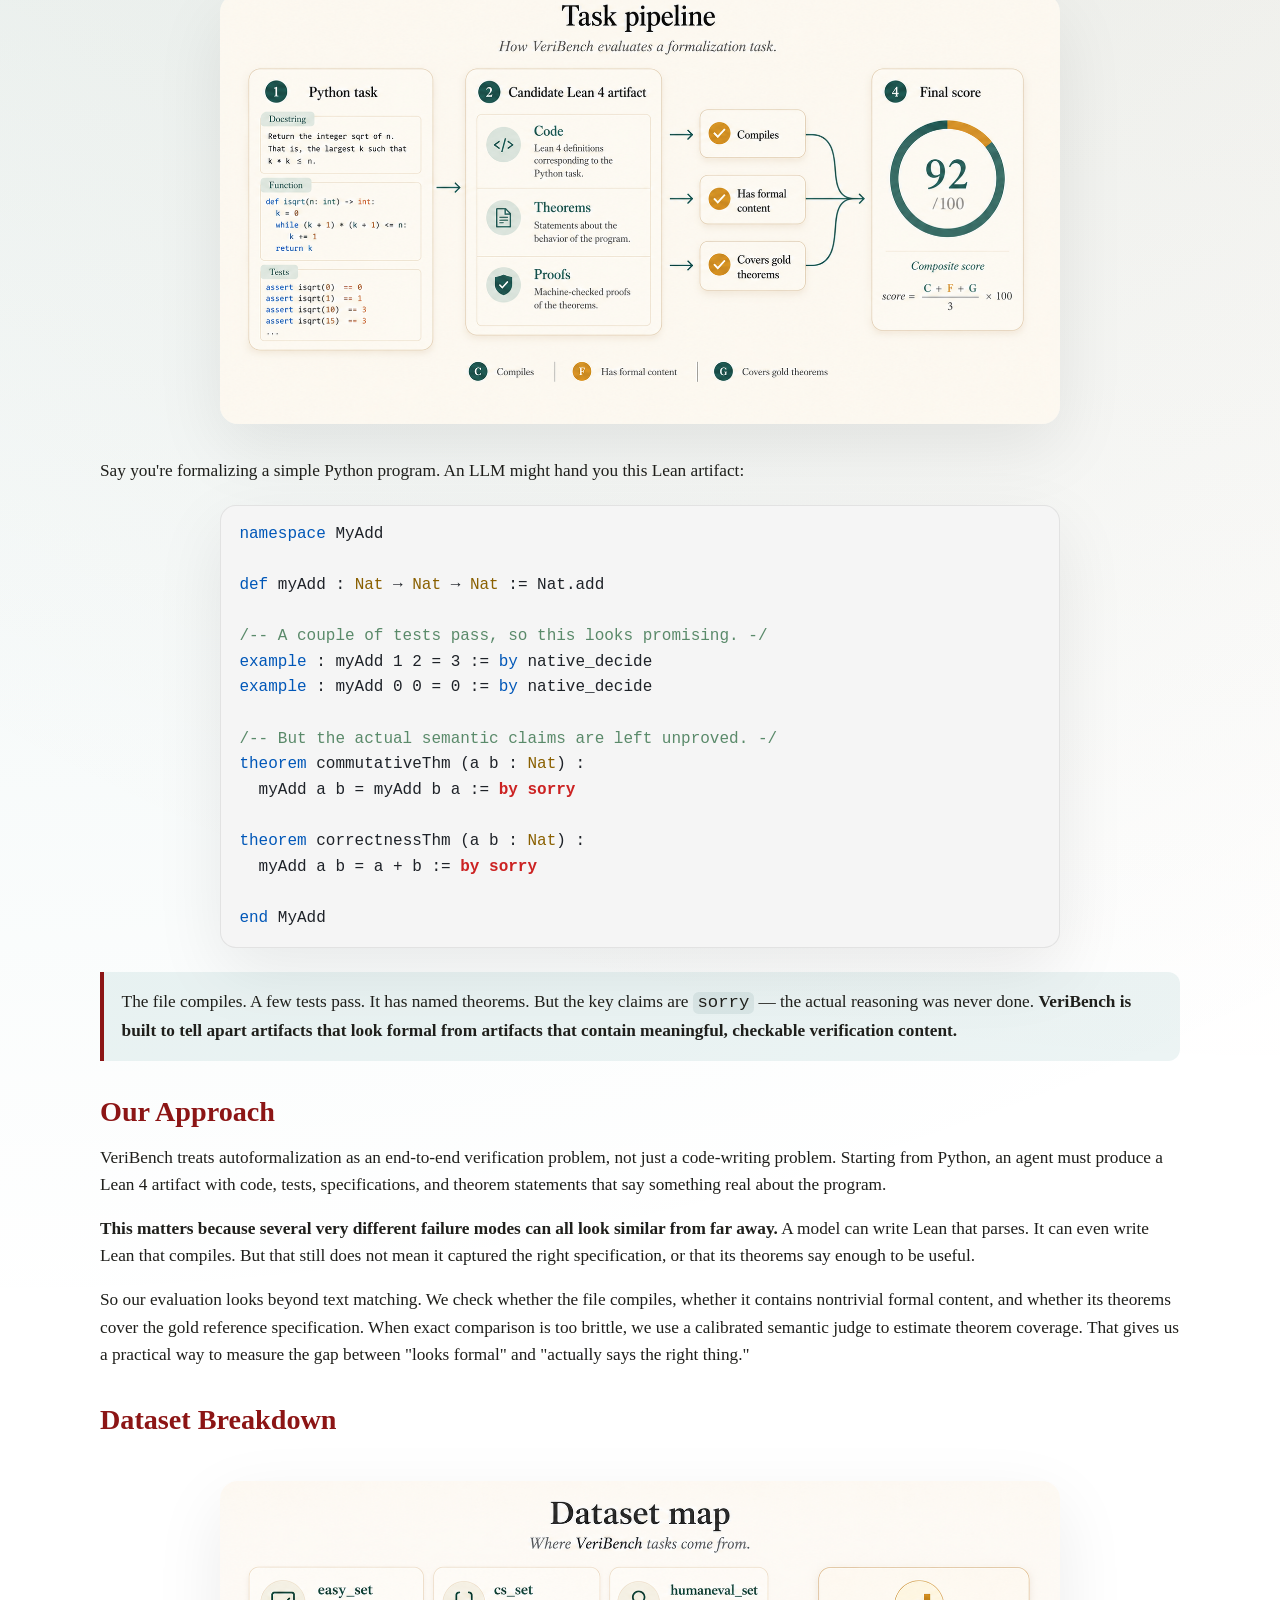
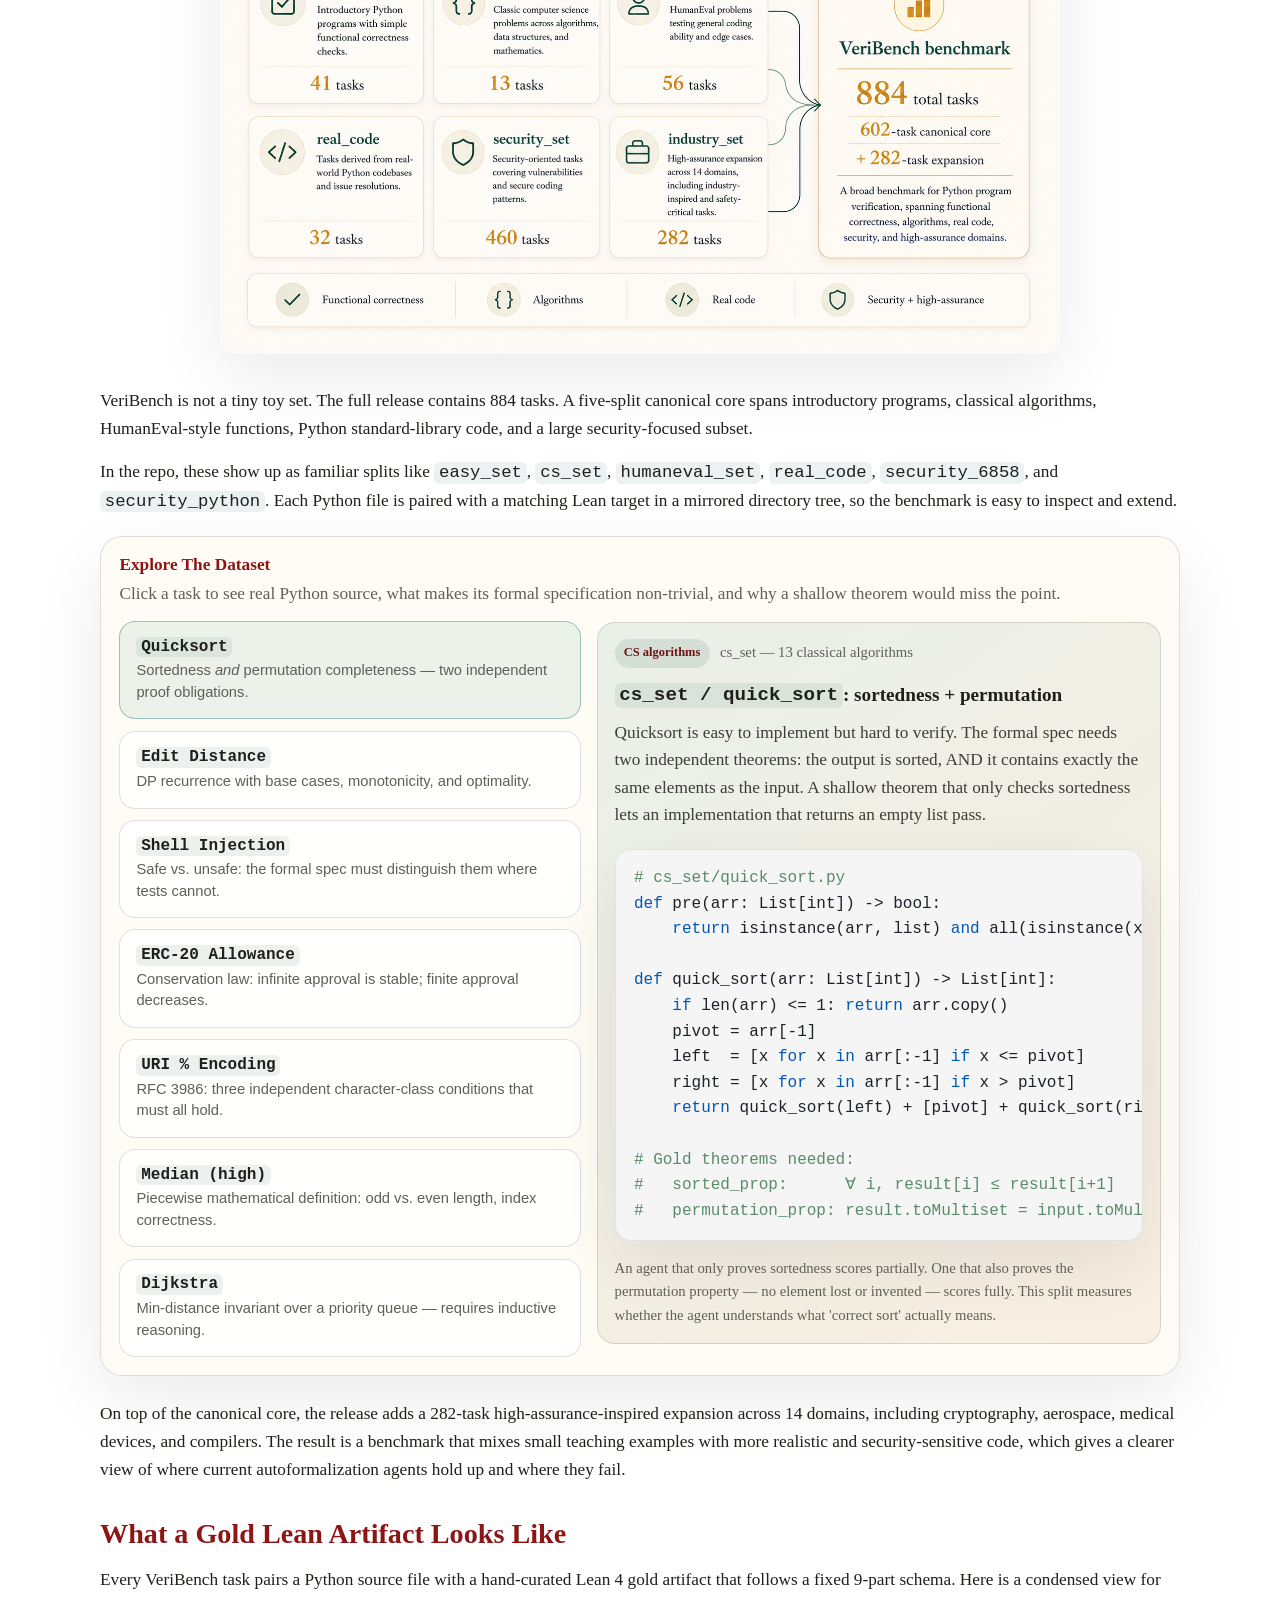
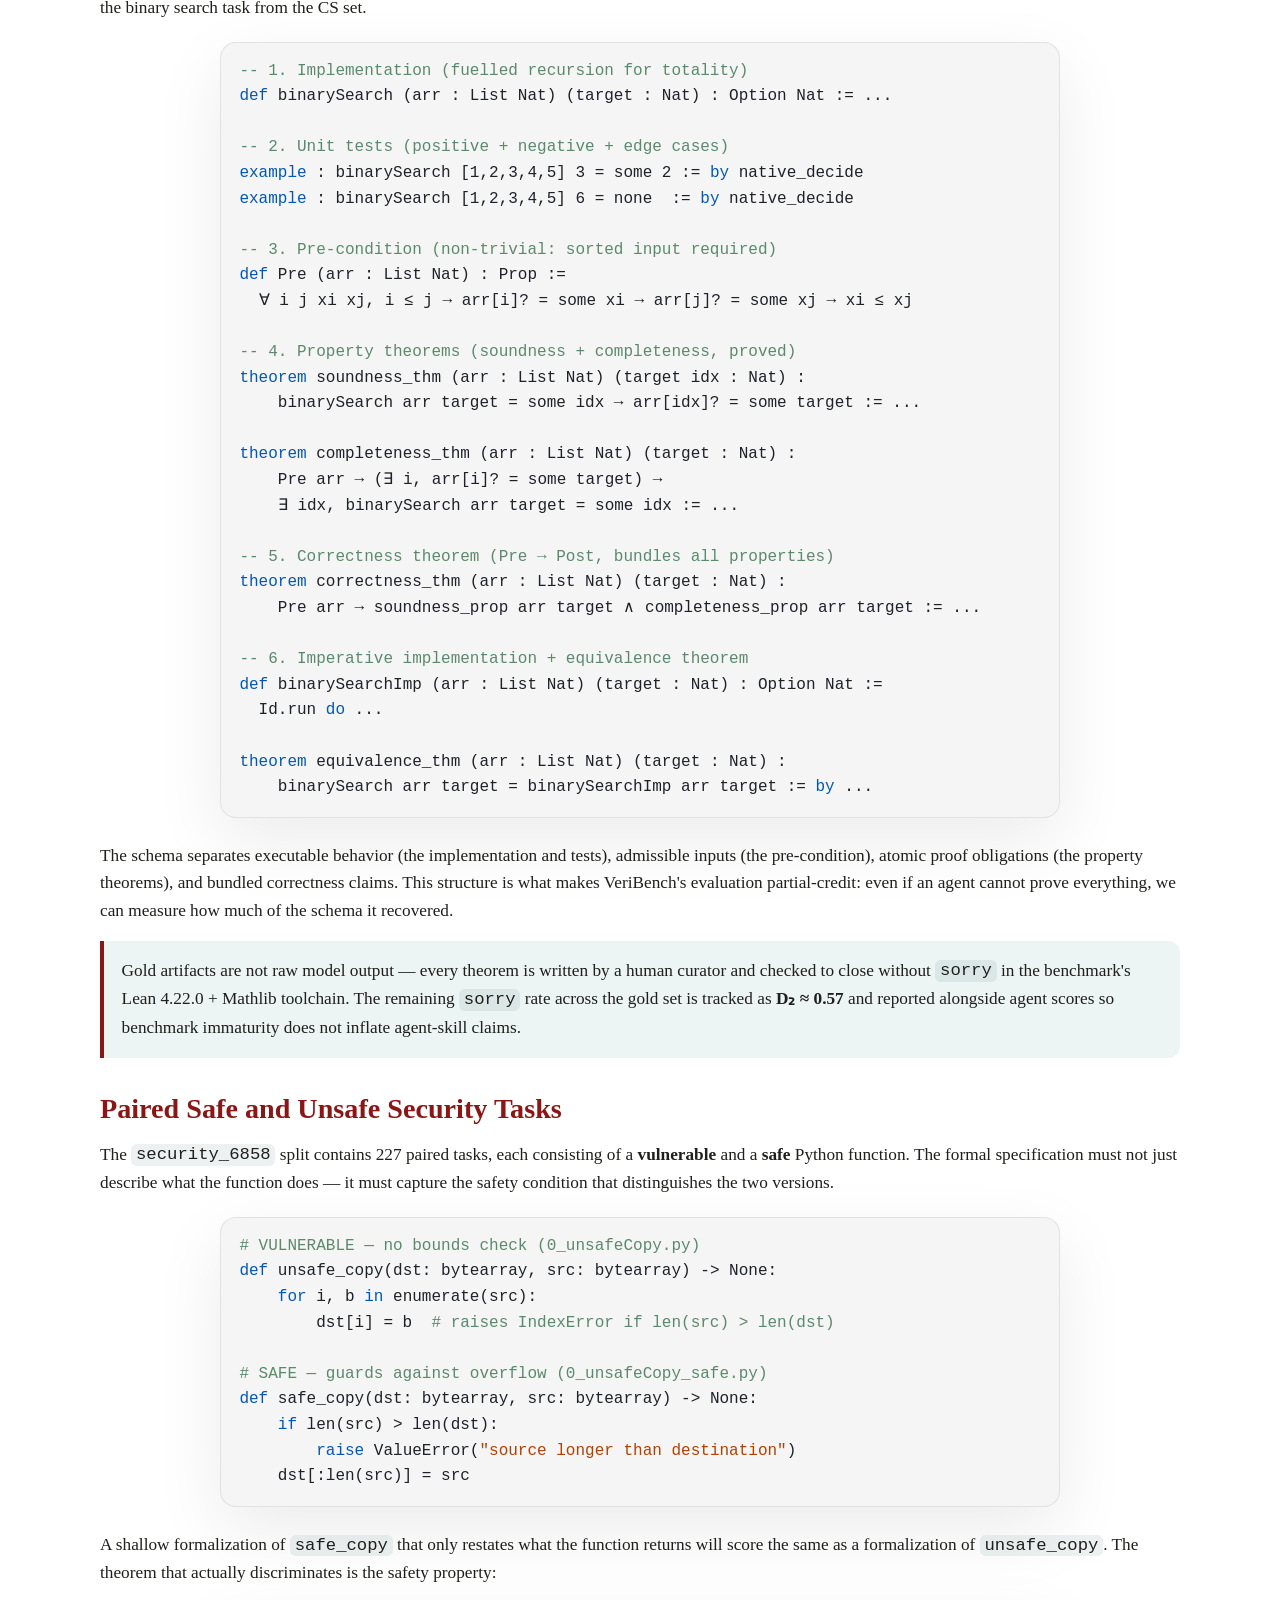
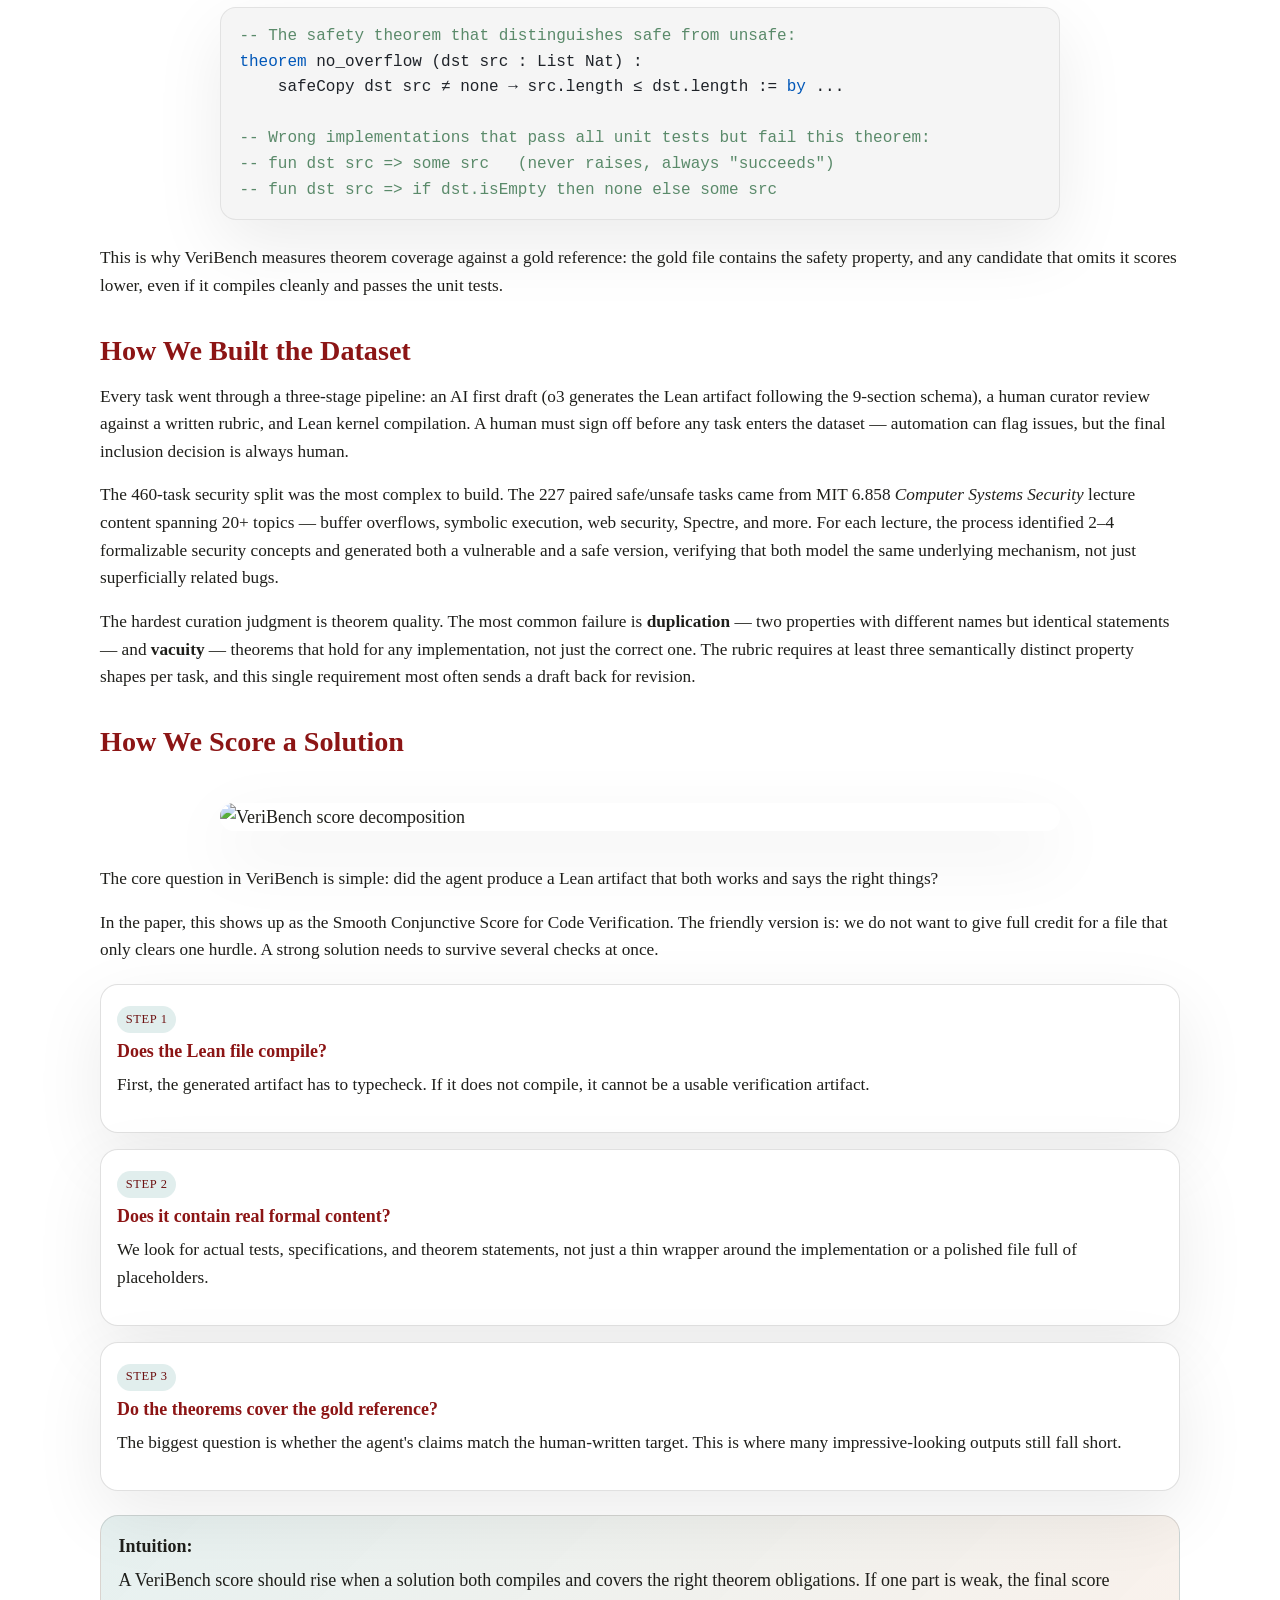
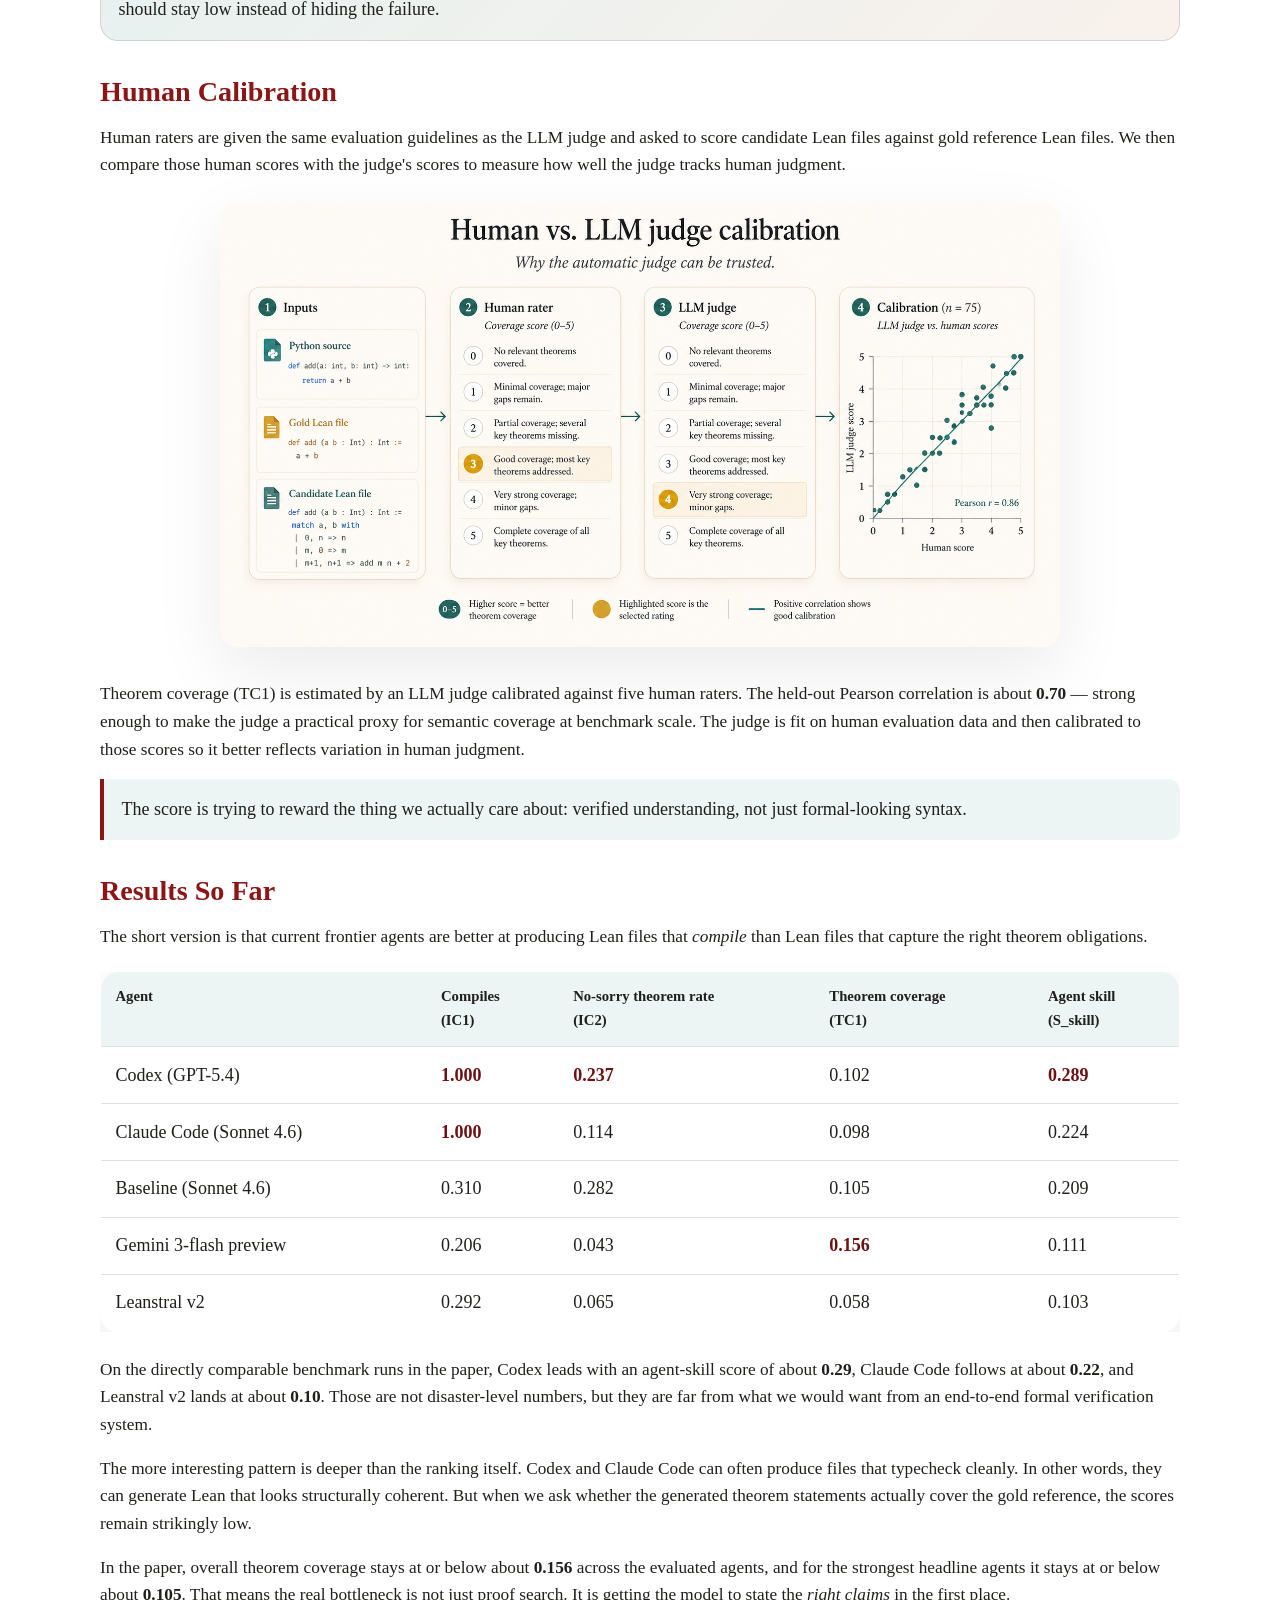
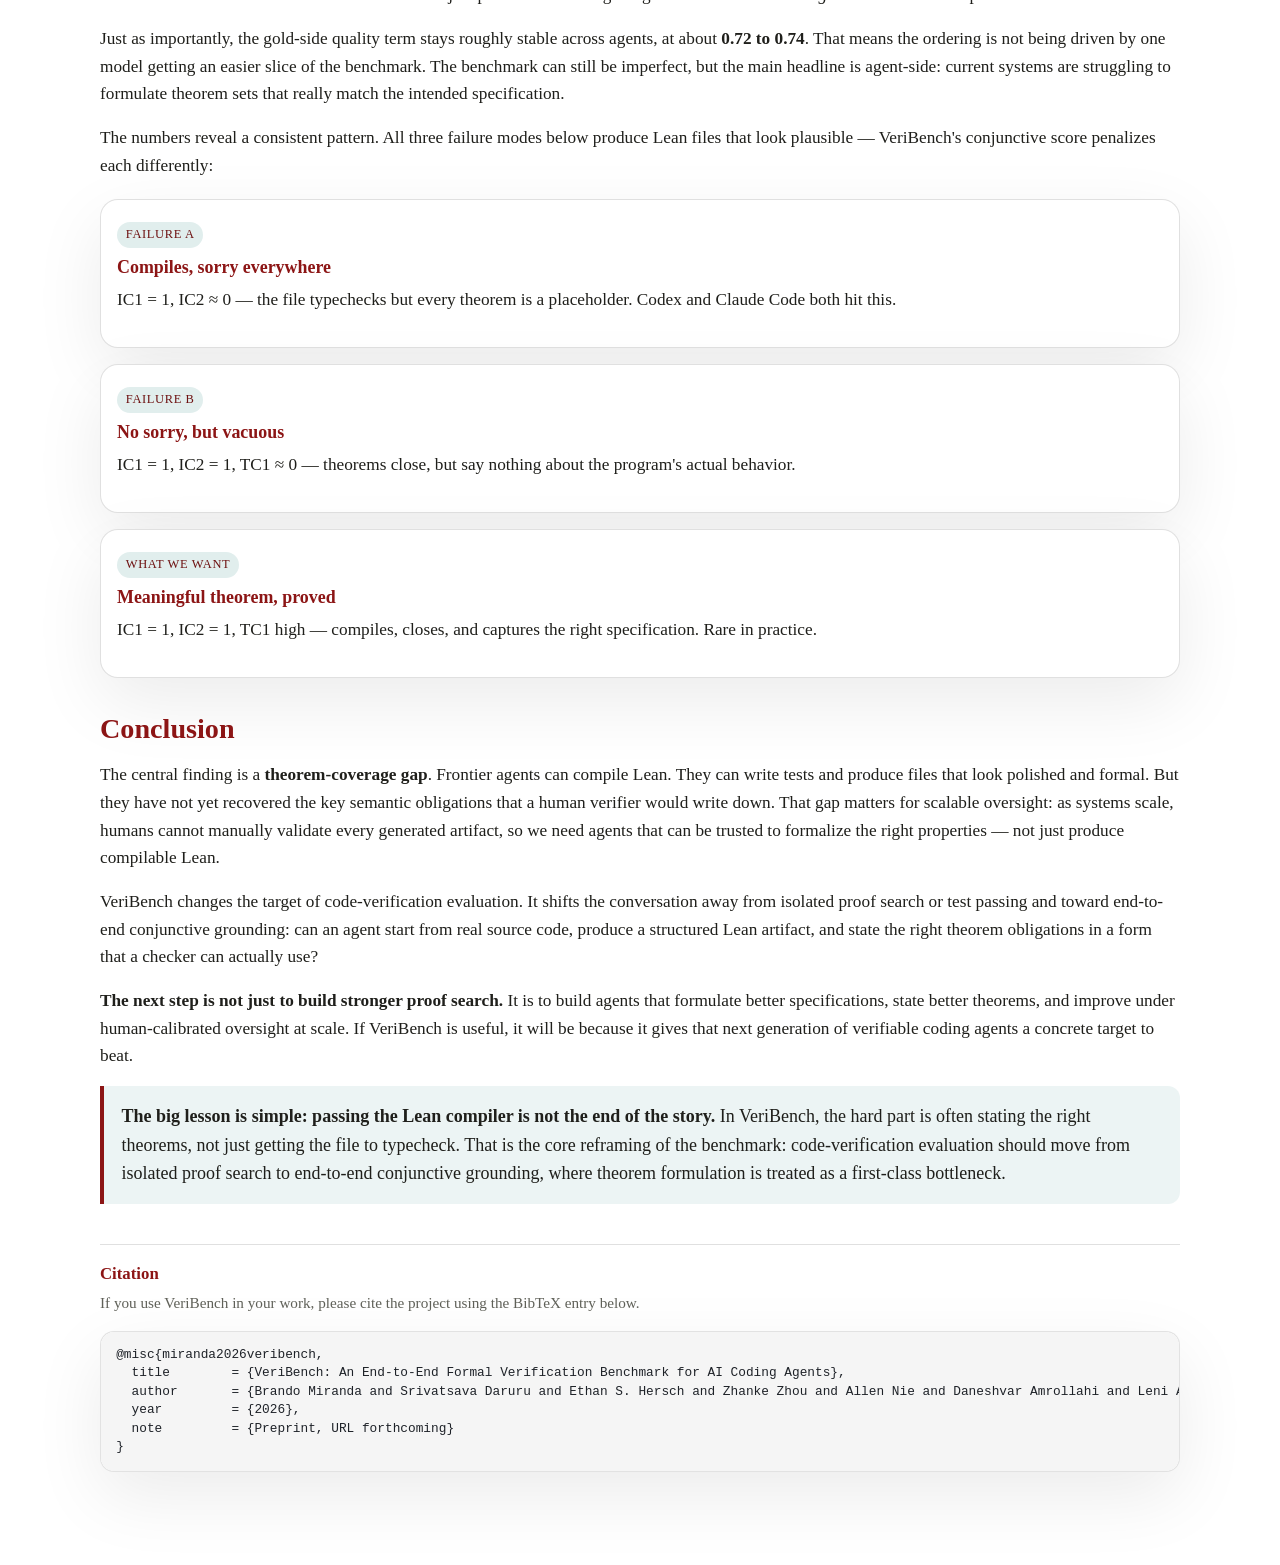
==== commit a6747380: "Final edits" ====
--- a/docs/blog/veribench-launch/index.html
+++ b/docs/blog/veribench-launch/index.html
@@ -21,7 +21,7 @@
   <body>
     <header class="topbar">
       <div class="shell">
-        <a class="brand" href="../../">VeriBench</a>
+        <a class="brand" href="">VeriBench</a>
         <div class="topbar-logos">
           <a href="https://www.stanford.edu/" target="_blank" rel="noopener"><img class="block-s" src="../../figs/stanford.png" alt="Stanford Block S" /></a>
           <a href="https://stairlab.stanford.edu/" target="_blank" rel="noopener"><img class="stair" src="../../figs/STAIR.jpeg" alt="Stanford Trustworthy AI Research logo" /></a>
@@ -486,10 +486,10 @@
           <section>
             <h2>How We Score a Solution</h2>
             <!-- <figure class="post-header-figure">
-              <img src="../../figs/veribench_eval.png" alt="VeriBench evaluation graphic" />
+              <img src="./figs/veribench_eval.png" alt="VeriBench evaluation graphic" />
             </figure> -->
             <figure class="post-header-figure">
-              <img src="../../figs/score_decomp.png" alt="VeriBench score decomposition" />
+              <img src="./figs/score_decomp.png" alt="VeriBench score decomposition" />
             </figure>
             <p>
               The core question in VeriBench is simple: did the agent produce a
@@ -538,6 +538,17 @@
               final score should stay low instead of hiding the failure.
             </div>
 
+          </section>
+          <section>
+            <h2>Human Calibration</h2>
+
+            <p>
+              Human raters are given the same evaluation guidelines as the LLM judge and asked
+              to score candidate Lean files against gold reference Lean files. We then compare
+              those human scores with the judge's scores to measure how well the judge tracks
+              human judgment.
+            </p>
+
             <figure class="post-header-figure" style="margin-top:1.5rem;">
               <img src="../../figs/calibration.png" alt="Human calibration" />
             </figure>
@@ -545,6 +556,8 @@
               Theorem coverage (TC1) is estimated by an LLM judge calibrated against five human raters.
               The held-out Pearson correlation is about <strong>0.70</strong> — strong enough to make
               the judge a practical proxy for semantic coverage at benchmark scale.
+              The judge is fit on human evaluation data and then calibrated to those scores so it better
+              reflects variation in human judgment.
             </p>
 
             <div class="callout">
@@ -828,7 +841,7 @@
     if len(src) > len(dst):
         raise ValueError("source longer than destination")
     dst[:len(src)] = src`,
-            aTitle: "Theorem misses the safety property",
+            aTitle: "Misses safety property",
             aChoice: "Lower score",
             aChoiceClass: "other",
             aCode: `-- Unsafe version: spec says nothing about overflow
@@ -837,21 +850,21 @@
 theorem correctnessThm (dst src : List Nat) :
   unsafeCopy dst src = src := by rfl`,
             aScore: "0.12",
-            bTitle: "Captures the safety pre-condition",
+            bTitle: "Captures safety condition",
             bChoice: "Preferred",
             bChoiceClass: "best",
             bCode: `def safeCopy (dst src : List Nat) : Option (List Nat) :=
   if src.length ≤ dst.length then some src else none
 
 -- Key property: copy only succeeds when src fits
-theorem safety_prop (dst src : List Nat) :
-    safeCopy dst src = none ↔ src.length > dst.length := by
+theorem correctnessThm (dst src : List Nat) :
+  safeCopy dst src = none ↔ src.length > dst.length := by
   simp [safeCopy]; omega`,
             bScore: "0.78",
             winner: "Candidate B",
-            pillText: "Safety pre-condition captured",
+            pillText: "Safety condition captured",
             pillClass: "good",
-            summary: "The unsafe version silently ignores the overflow condition. Candidate B states and proves the safety property — that a copy only succeeds when the source fits in the destination.",
+            summary: "Candidate B wins because it states and proves the key safety condition instead of ignoring overflow behavior.",
             alignment: "High",
             theorems: "Strong",
             coverage: "High",
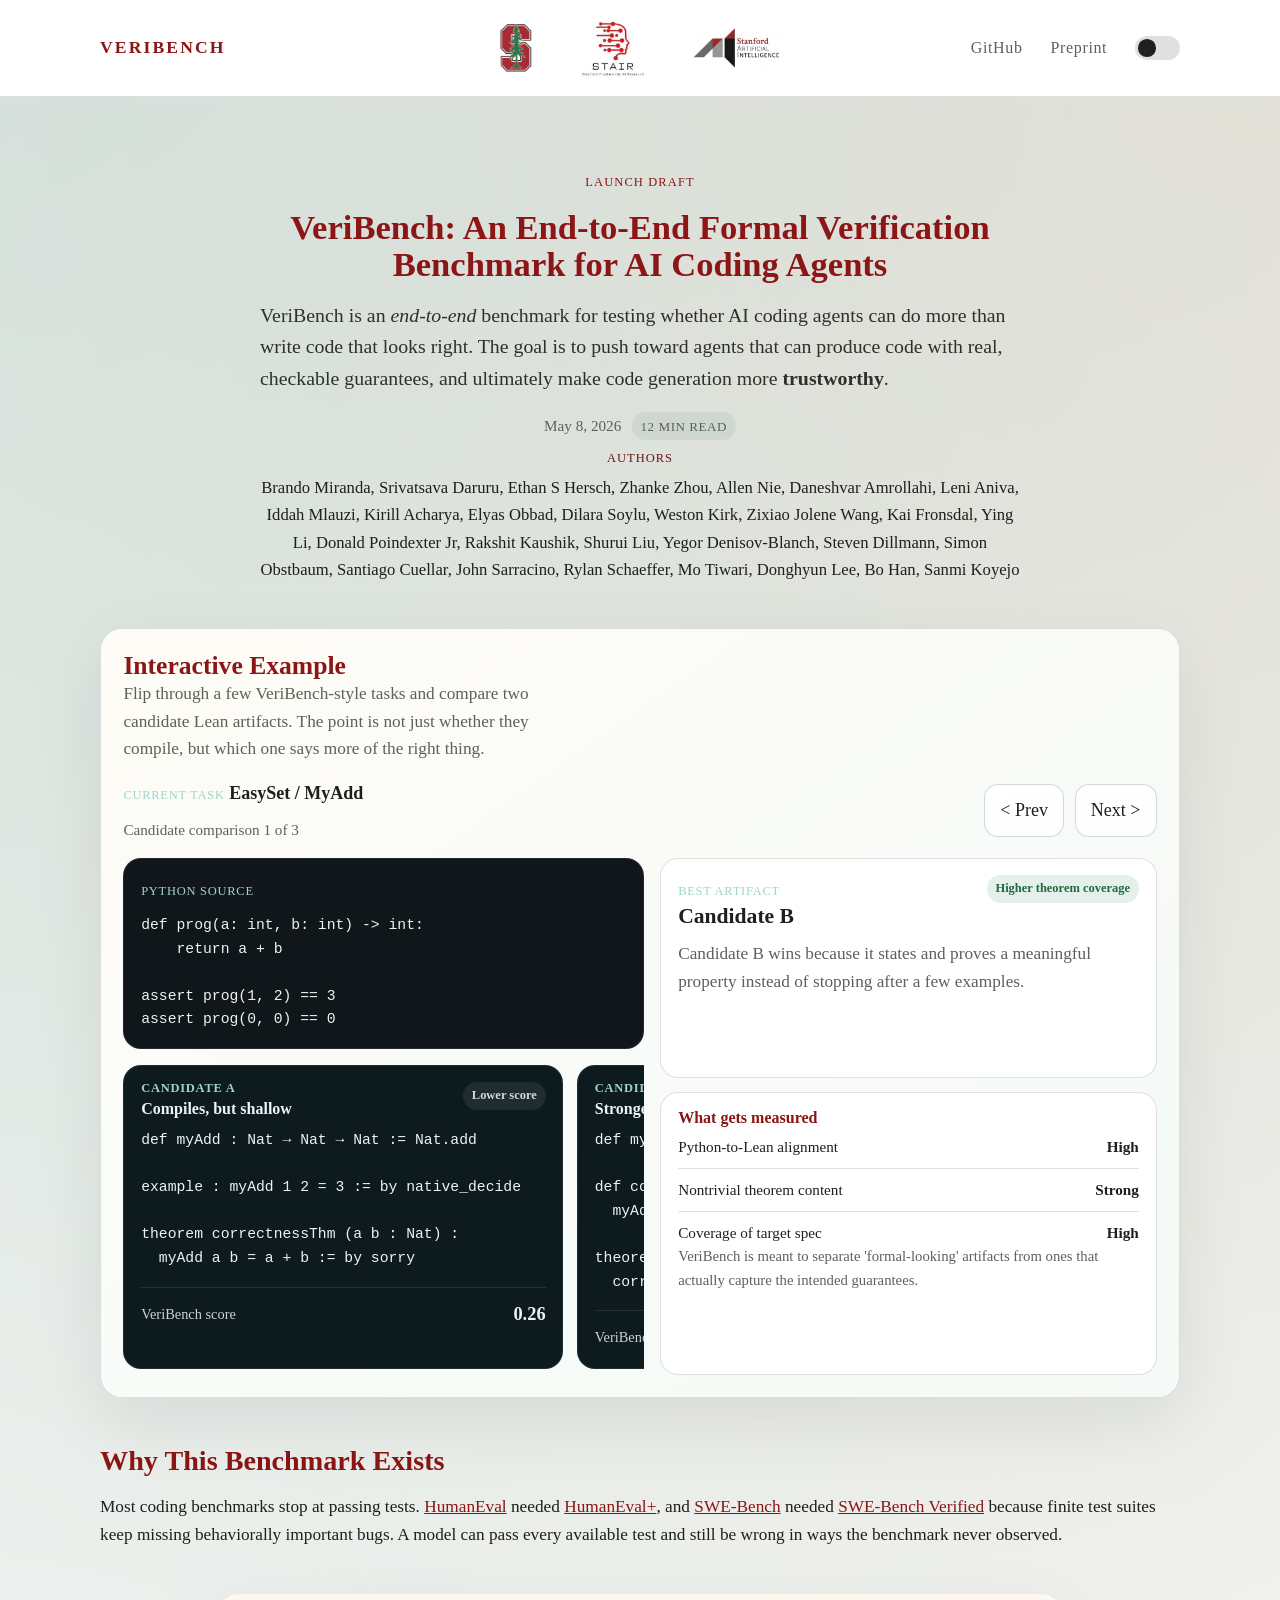
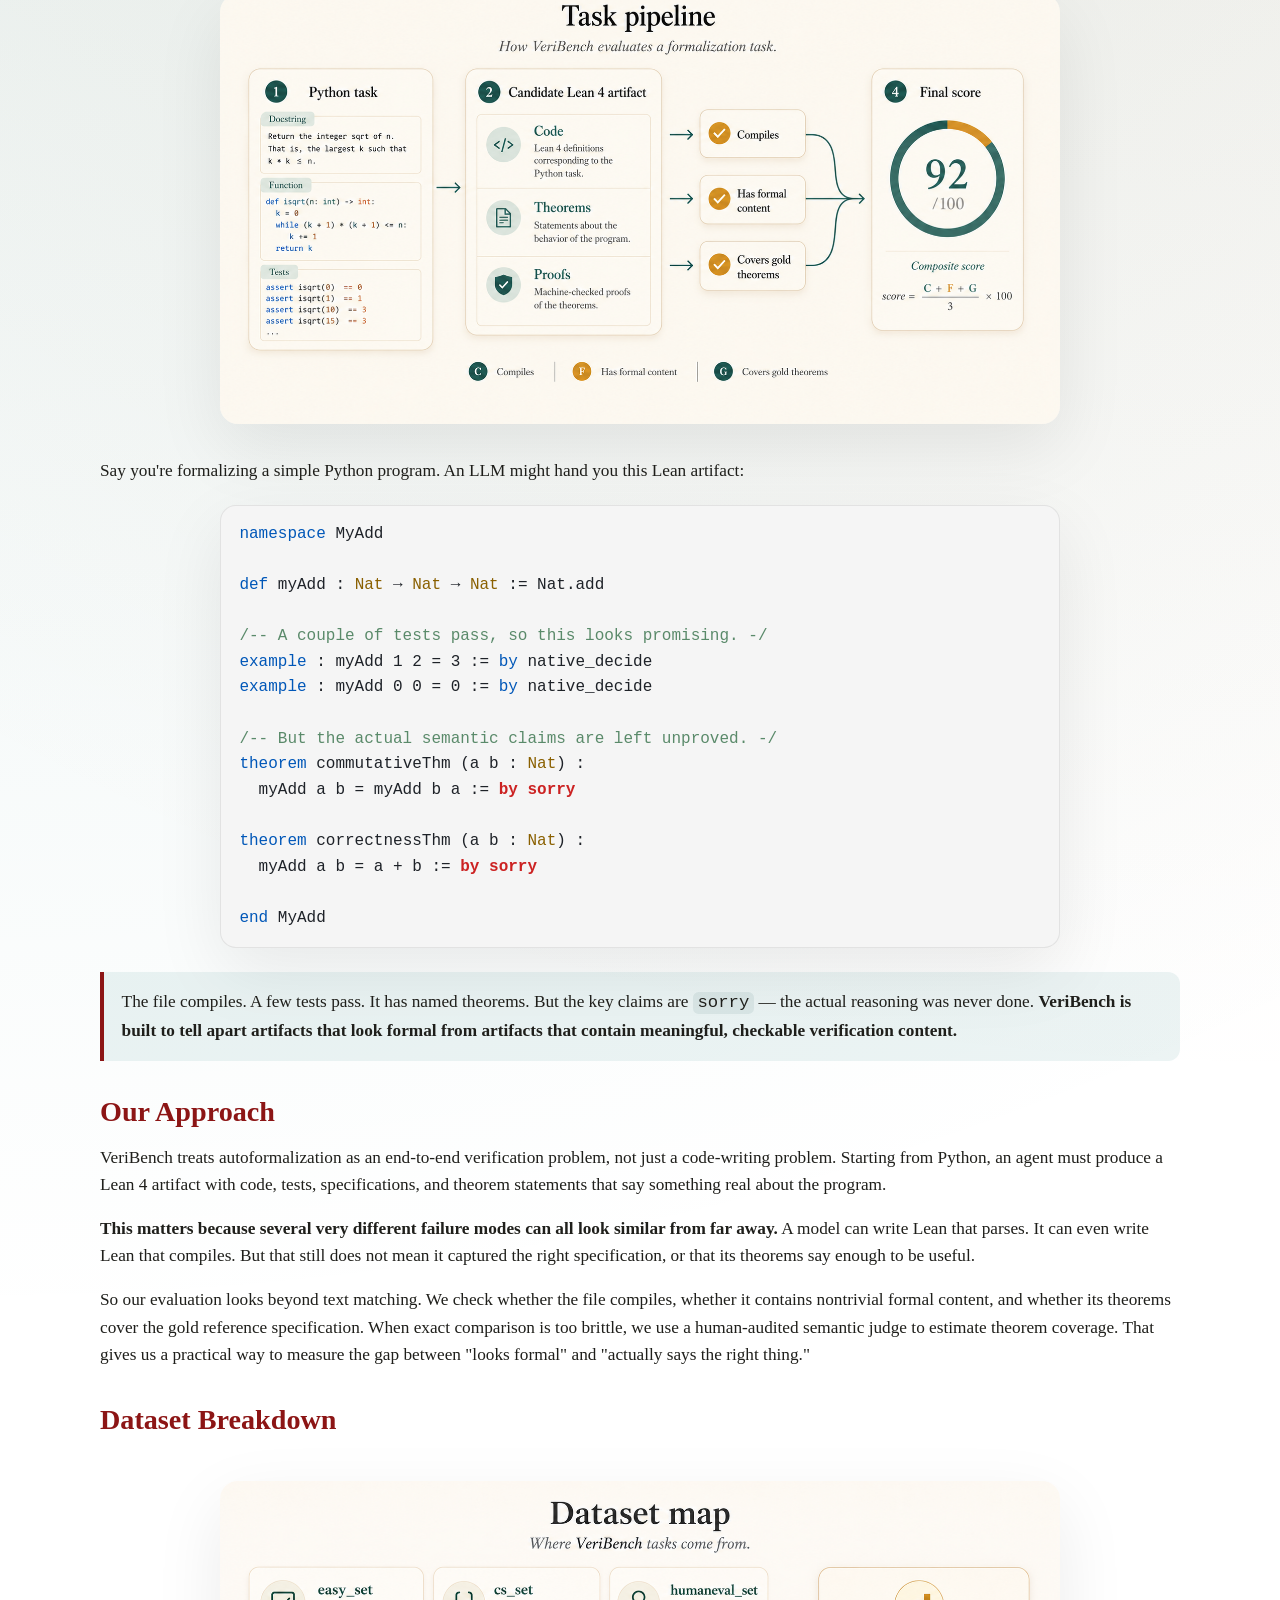
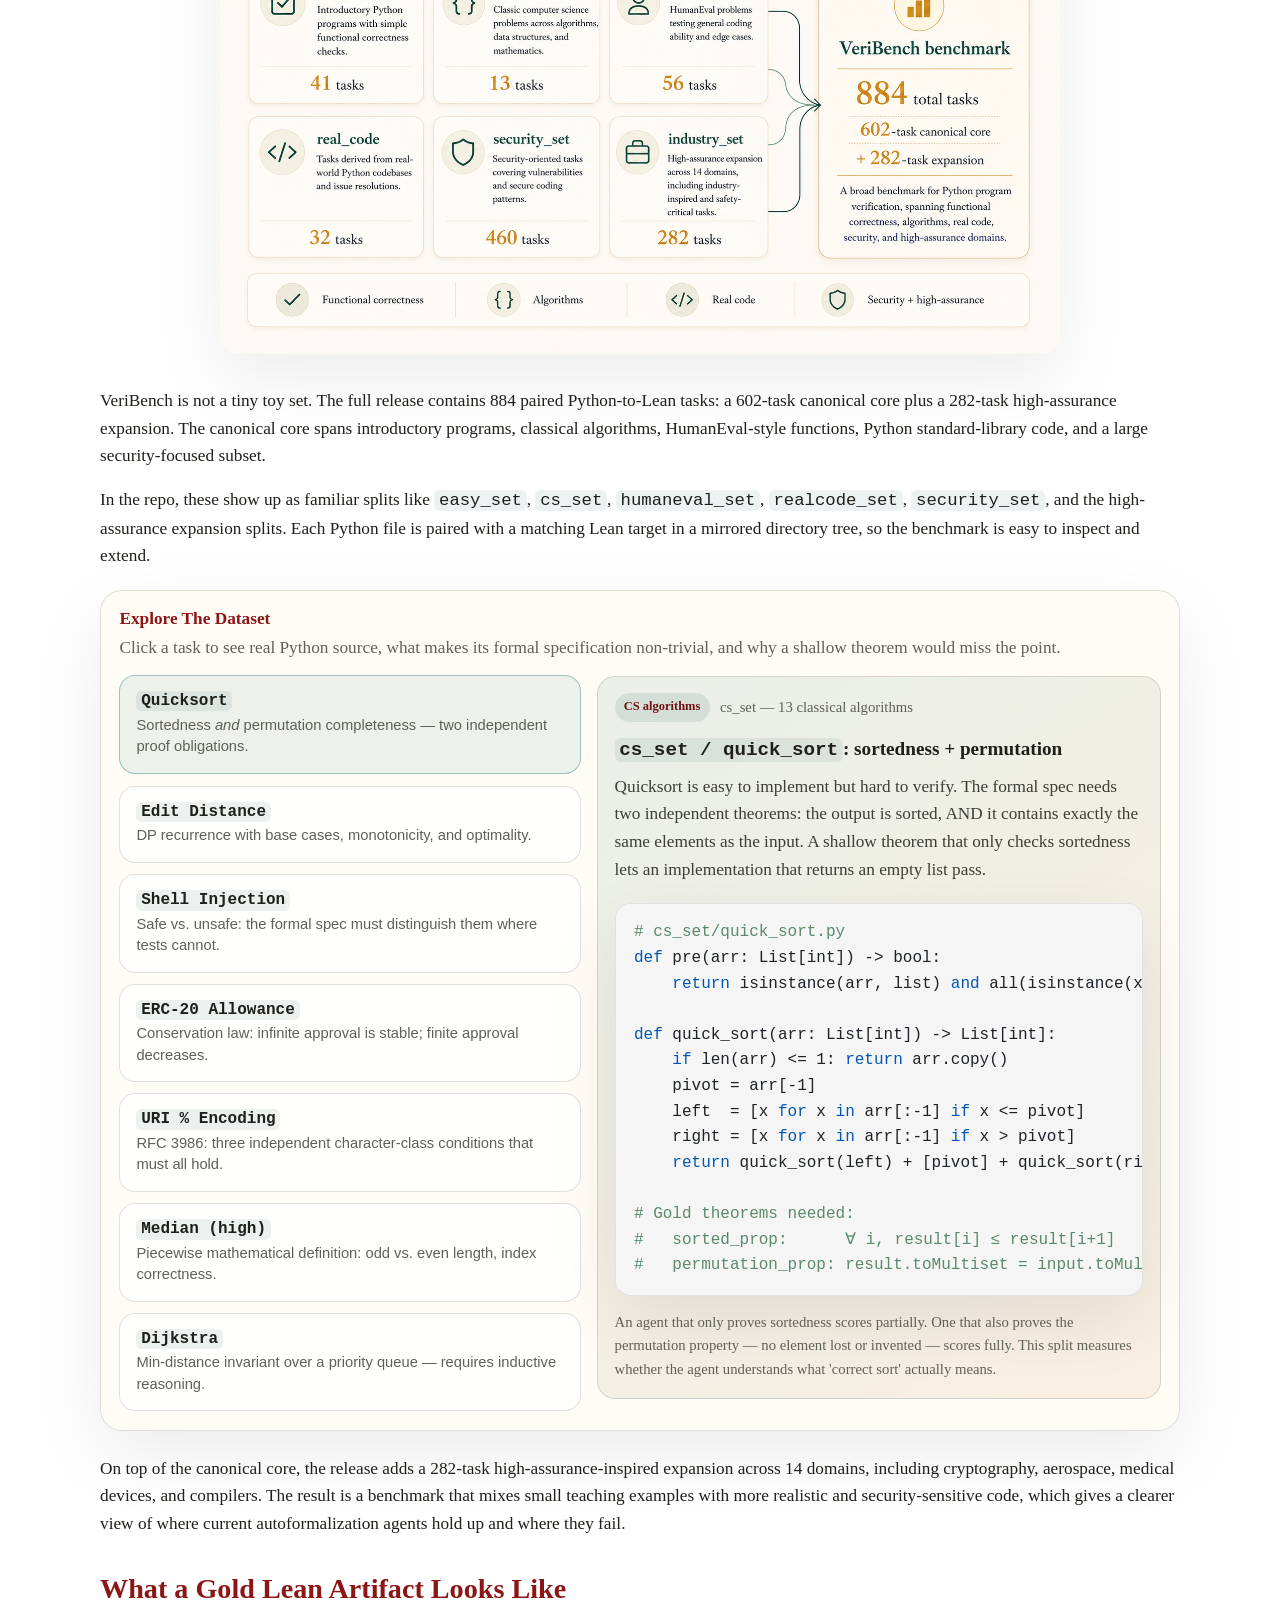
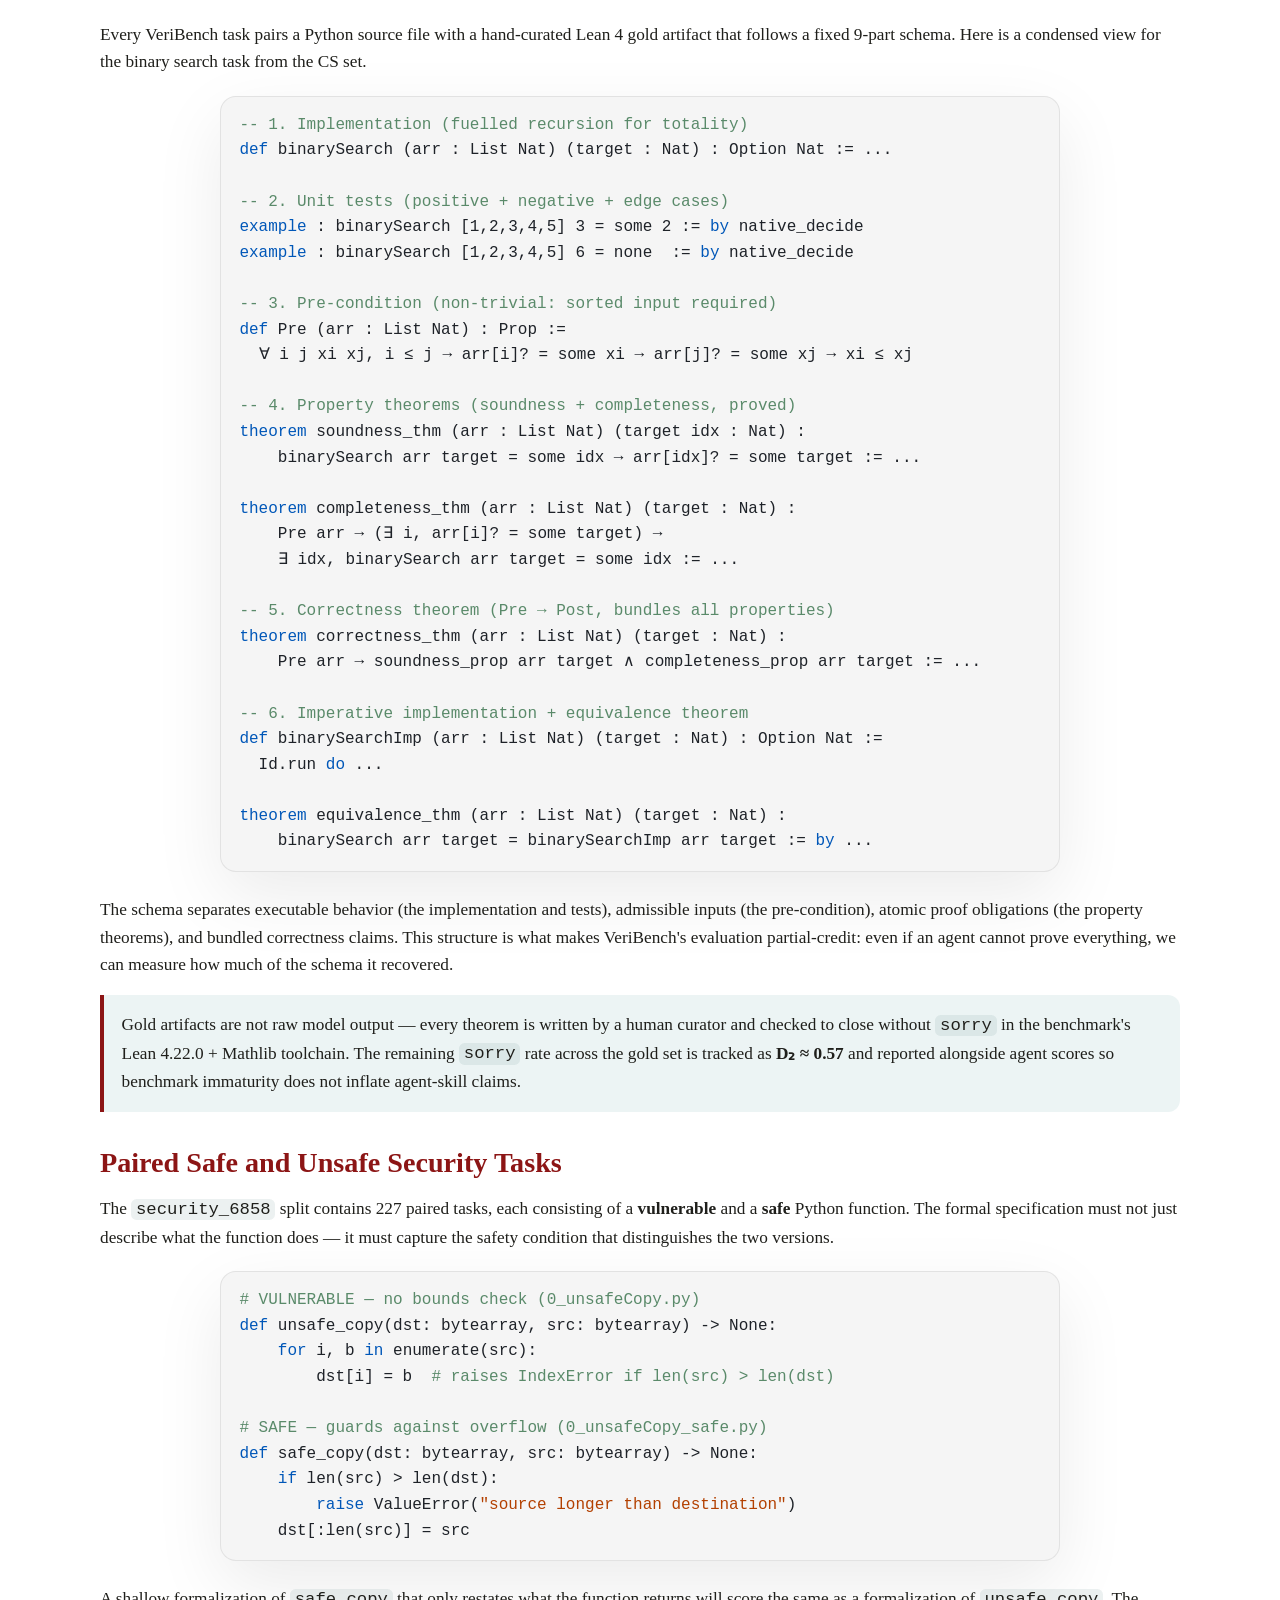
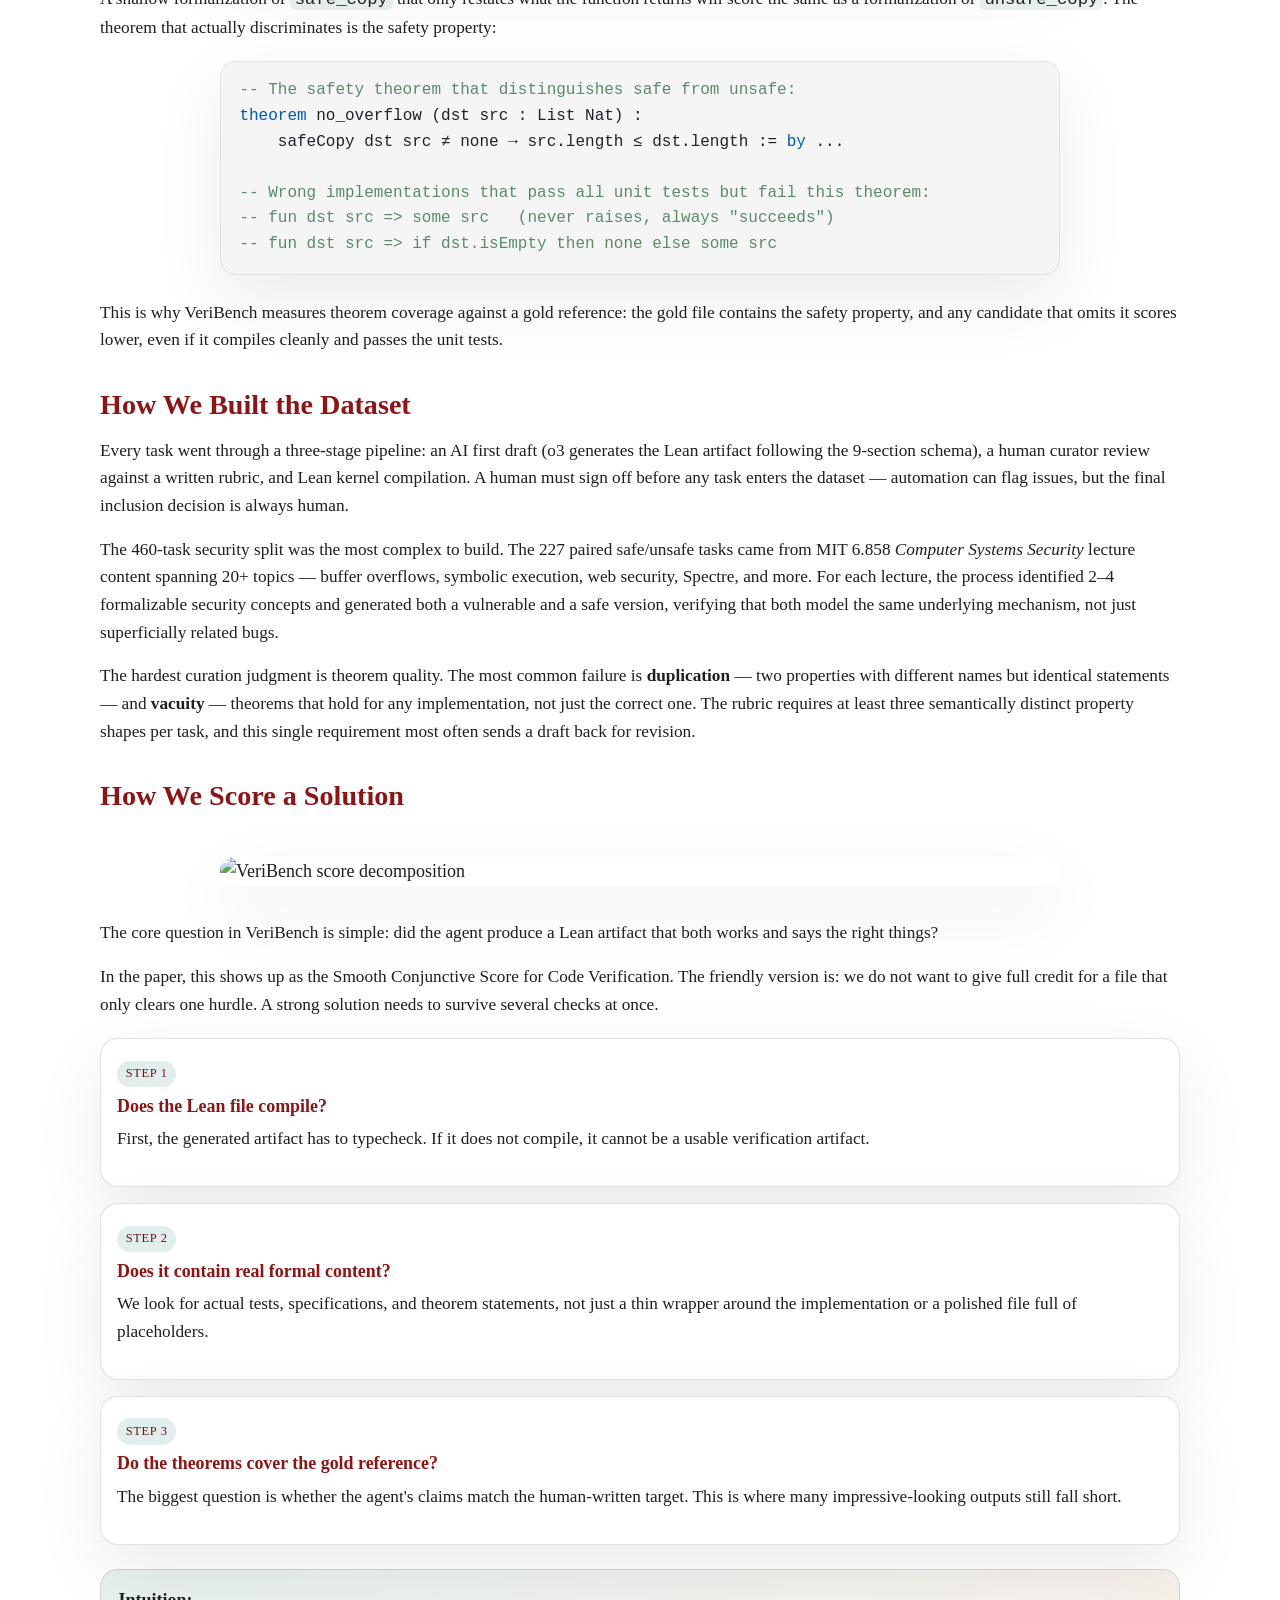
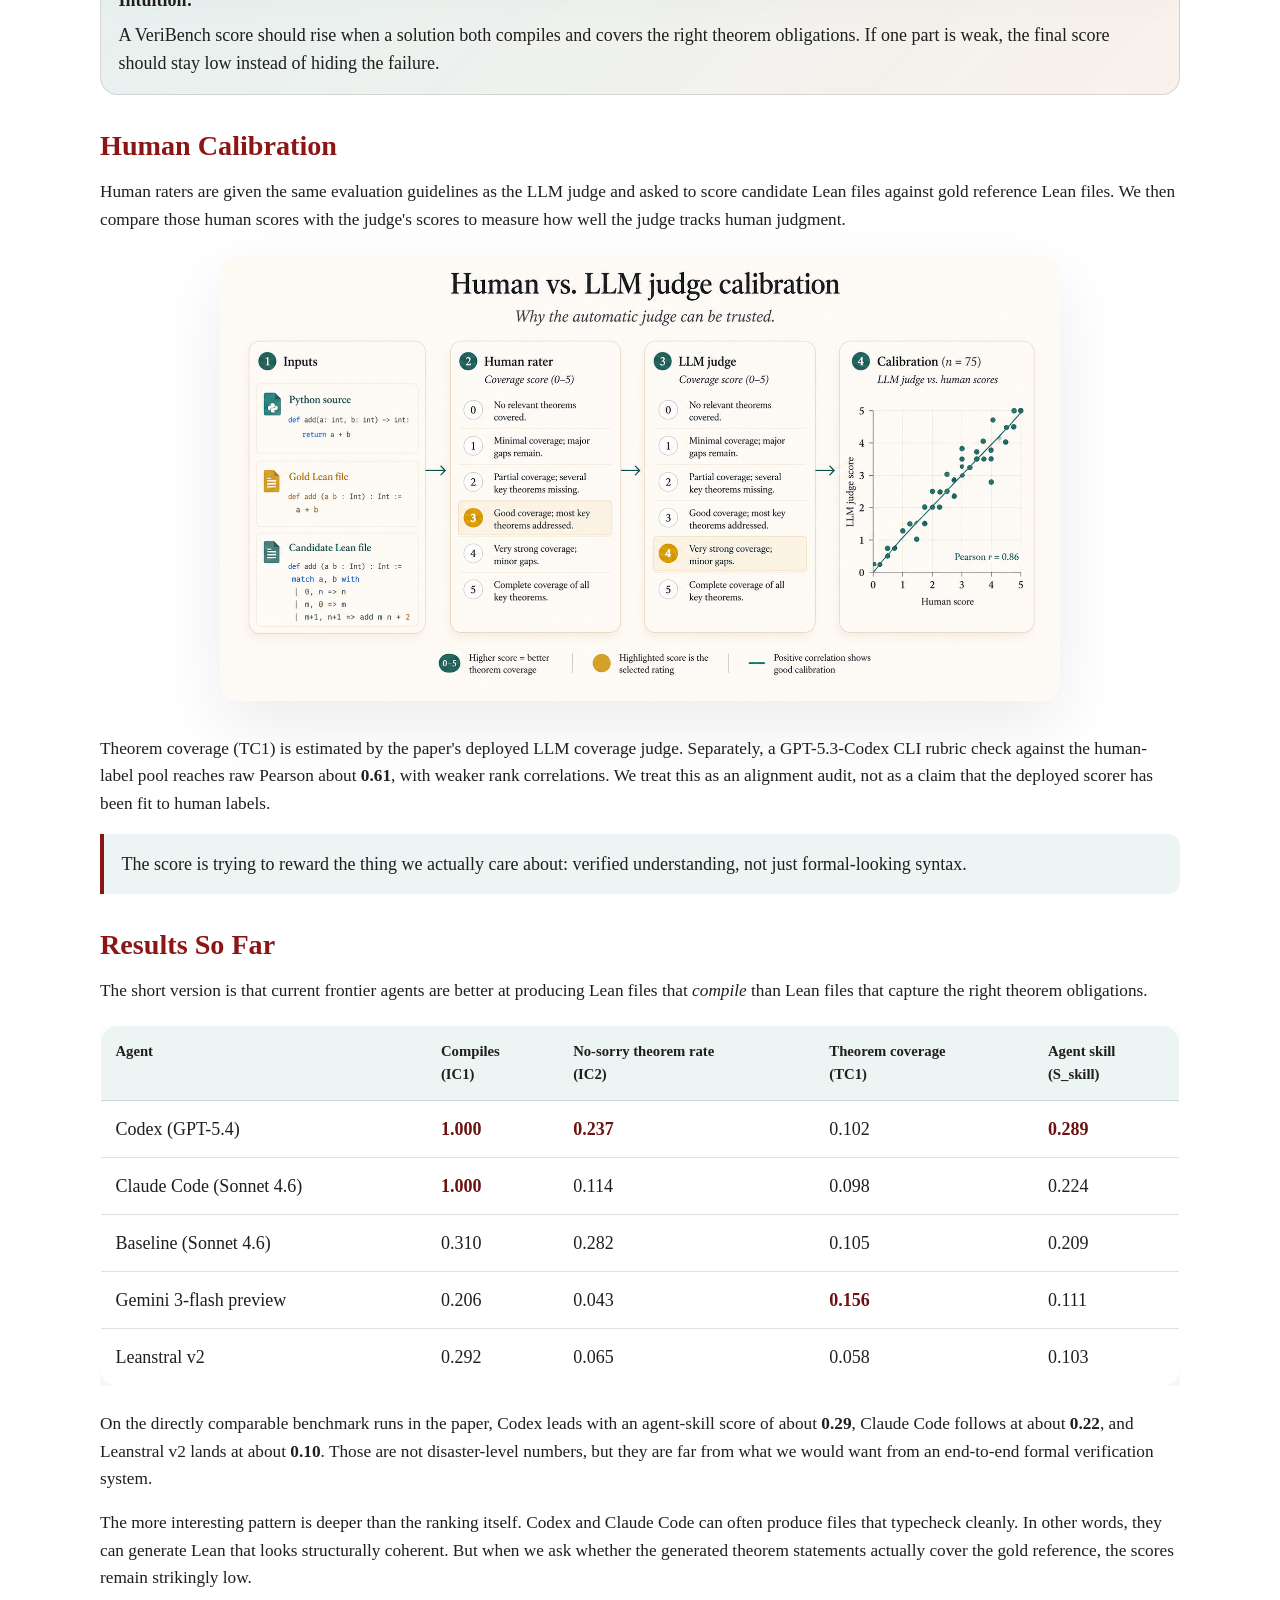
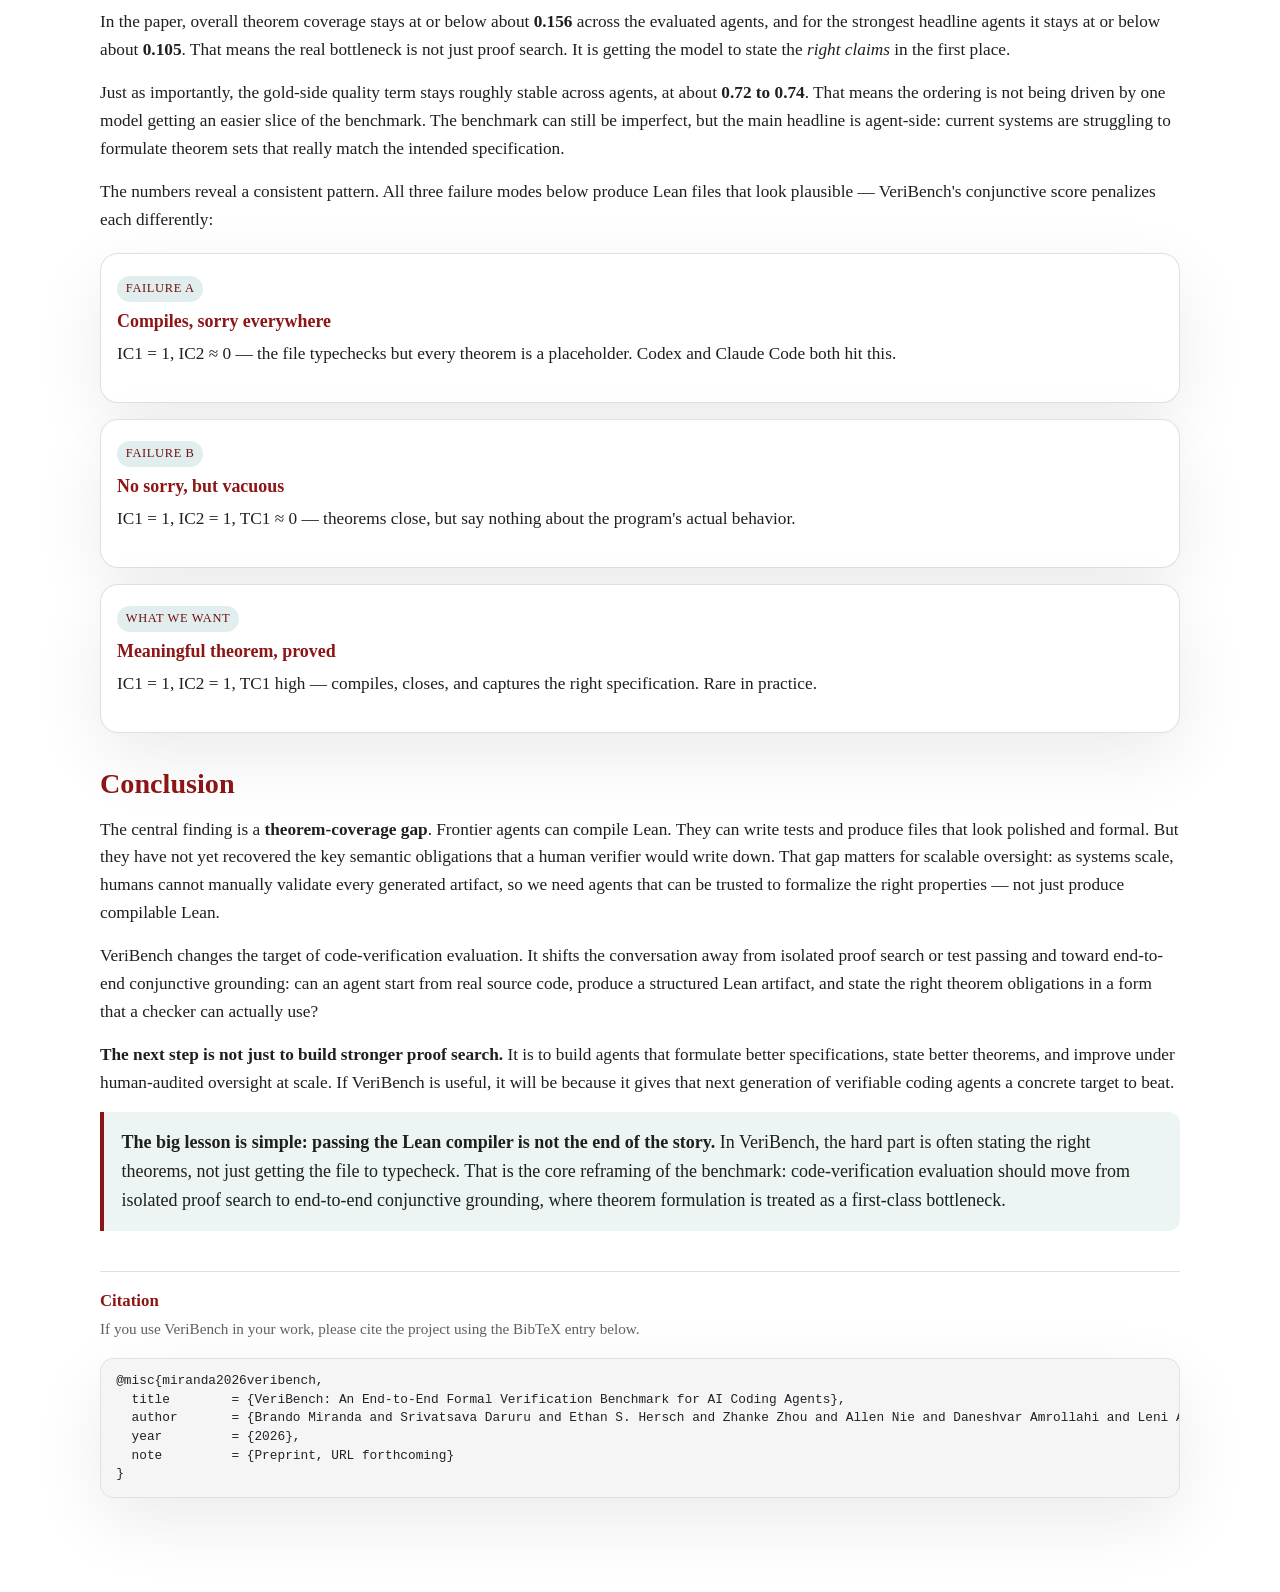
==== commit ca57cf22: "blog: clarify dataset size and judge audit" ====
--- a/docs/blog/veribench-launch/index.html
+++ b/docs/blog/veribench-launch/index.html
@@ -257,7 +257,7 @@
               So our evaluation looks beyond text matching. We check whether the
               file compiles, whether it contains nontrivial formal content, and
               whether its theorems cover the gold reference specification. When
-              exact comparison is too brittle, we use a calibrated semantic
+              exact comparison is too brittle, we use a human-audited semantic
               judge to estimate theorem coverage. That gives us a practical way
               to measure the gap between "looks formal" and "actually says the
               right thing."
@@ -271,15 +271,16 @@
             </figure>
             <p>
               VeriBench is not a tiny toy set. The full release contains 884
-              tasks. A five-split canonical core spans introductory
+              paired Python-to-Lean tasks: a 602-task canonical core plus a
+              282-task high-assurance expansion. The canonical core spans introductory
               programs, classical algorithms, HumanEval-style functions, Python
               standard-library code, and a large security-focused subset.
             </p>
             <p>
               In the repo, these show up as familiar splits like
               <code>easy_set</code>, <code>cs_set</code>,
-              <code>humaneval_set</code>, <code>real_code</code>,
-              <code>security_6858</code>, and <code>security_python</code>.
+              <code>humaneval_set</code>, <code>realcode_set</code>,
+              <code>security_set</code>, and the high-assurance expansion splits.
               Each Python file is paired with a matching Lean target in a
               mirrored directory tree, so the benchmark is easy to inspect and
               extend.
@@ -550,14 +551,13 @@
             </p>
 
             <figure class="post-header-figure" style="margin-top:1.5rem;">
-              <img src="../../figs/calibration.png" alt="Human calibration" />
+              <img src="../../figs/calibration.png" alt="Human judge audit" />
             </figure>
             <p>
-              Theorem coverage (TC1) is estimated by an LLM judge calibrated against five human raters.
-              The held-out Pearson correlation is about <strong>0.70</strong> — strong enough to make
-              the judge a practical proxy for semantic coverage at benchmark scale.
-              The judge is fit on human evaluation data and then calibrated to those scores so it better
-              reflects variation in human judgment.
+              Theorem coverage (TC1) is estimated by the paper's deployed LLM coverage judge.
+              Separately, a GPT-5.3-Codex CLI rubric check against the human-label pool reaches
+              raw Pearson about <strong>0.61</strong>, with weaker rank correlations.
+              We treat this as an alignment audit, not as a claim that the deployed scorer has been fit to human labels.
             </p>
 
             <div class="callout">
@@ -707,7 +707,7 @@
             <p>
               <strong>The next step is not just to build stronger proof search.</strong> It is to
               build agents that formulate better specifications, state better
-              theorems, and improve under human-calibrated oversight at scale.
+              theorems, and improve under human-audited oversight at scale.
               If VeriBench is useful, it will be because it gives that next
               generation of verifiable coding agents a concrete target to beat.
             </p>
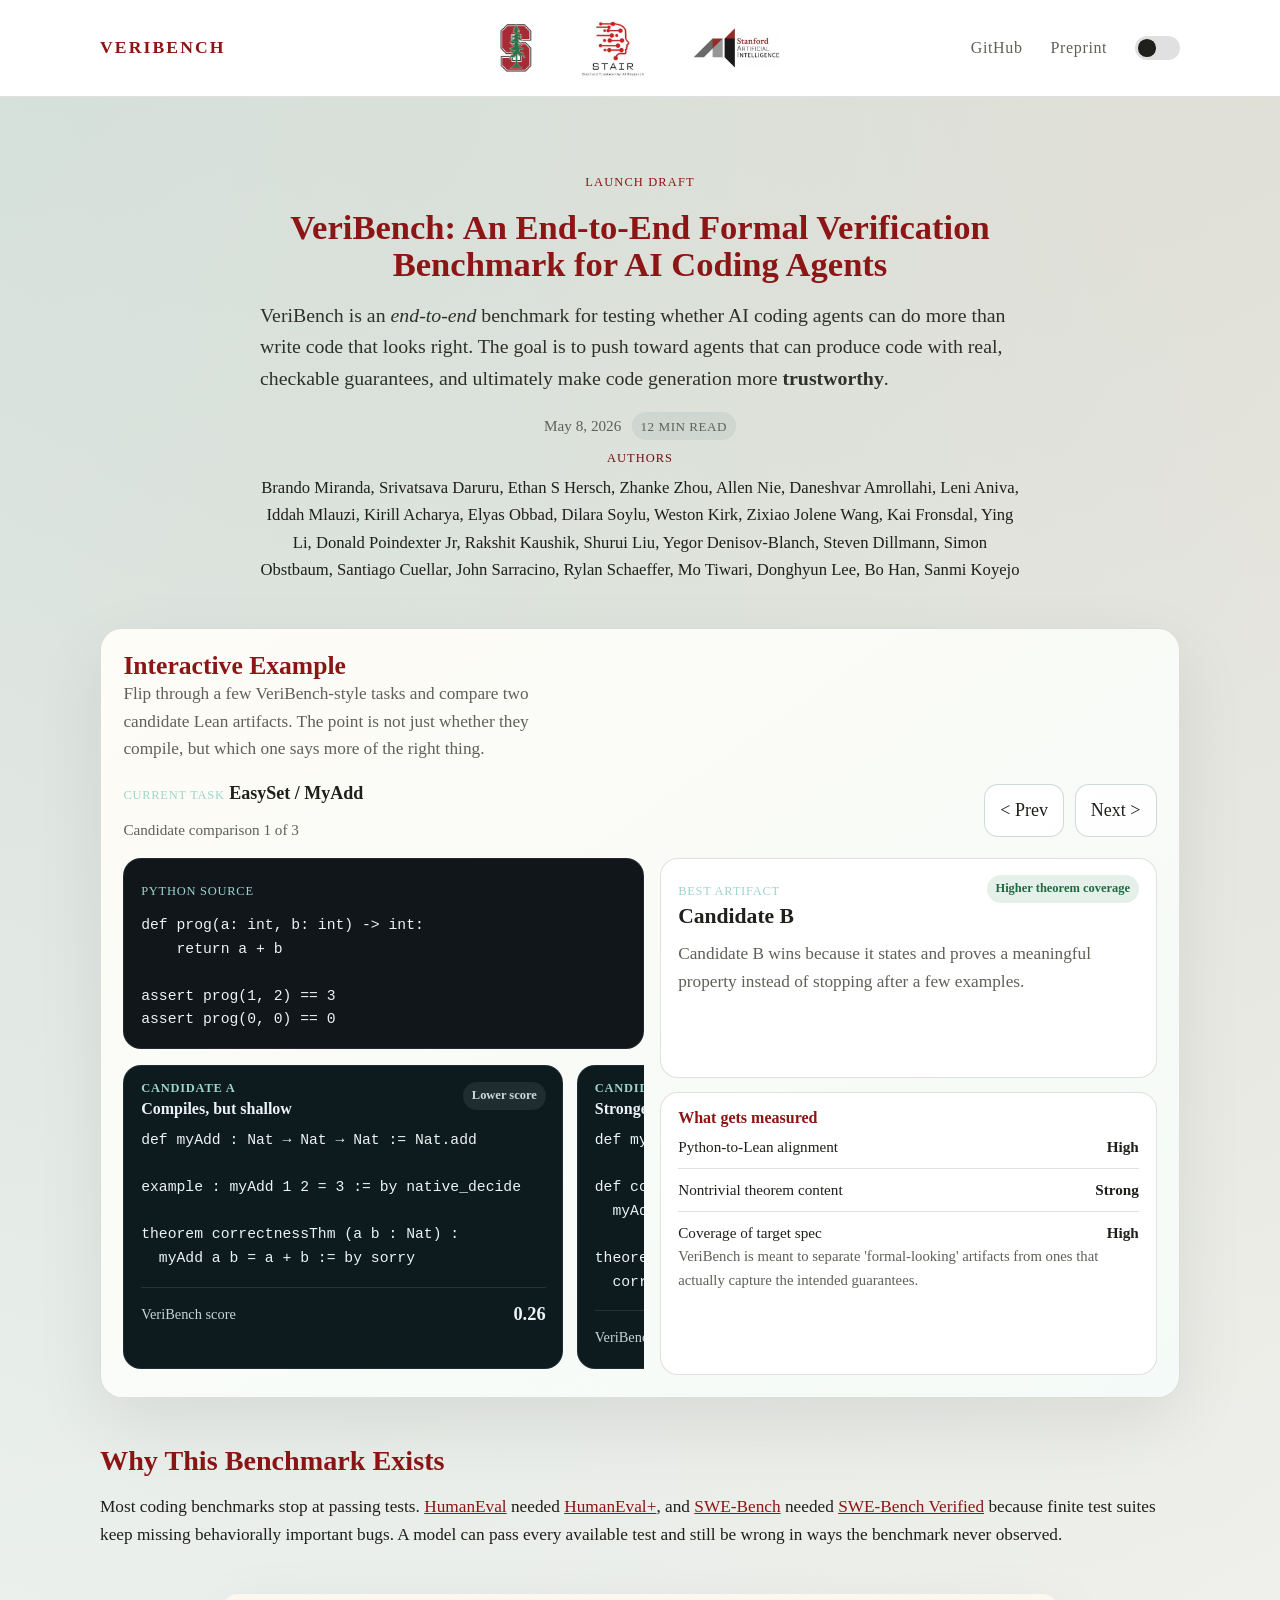
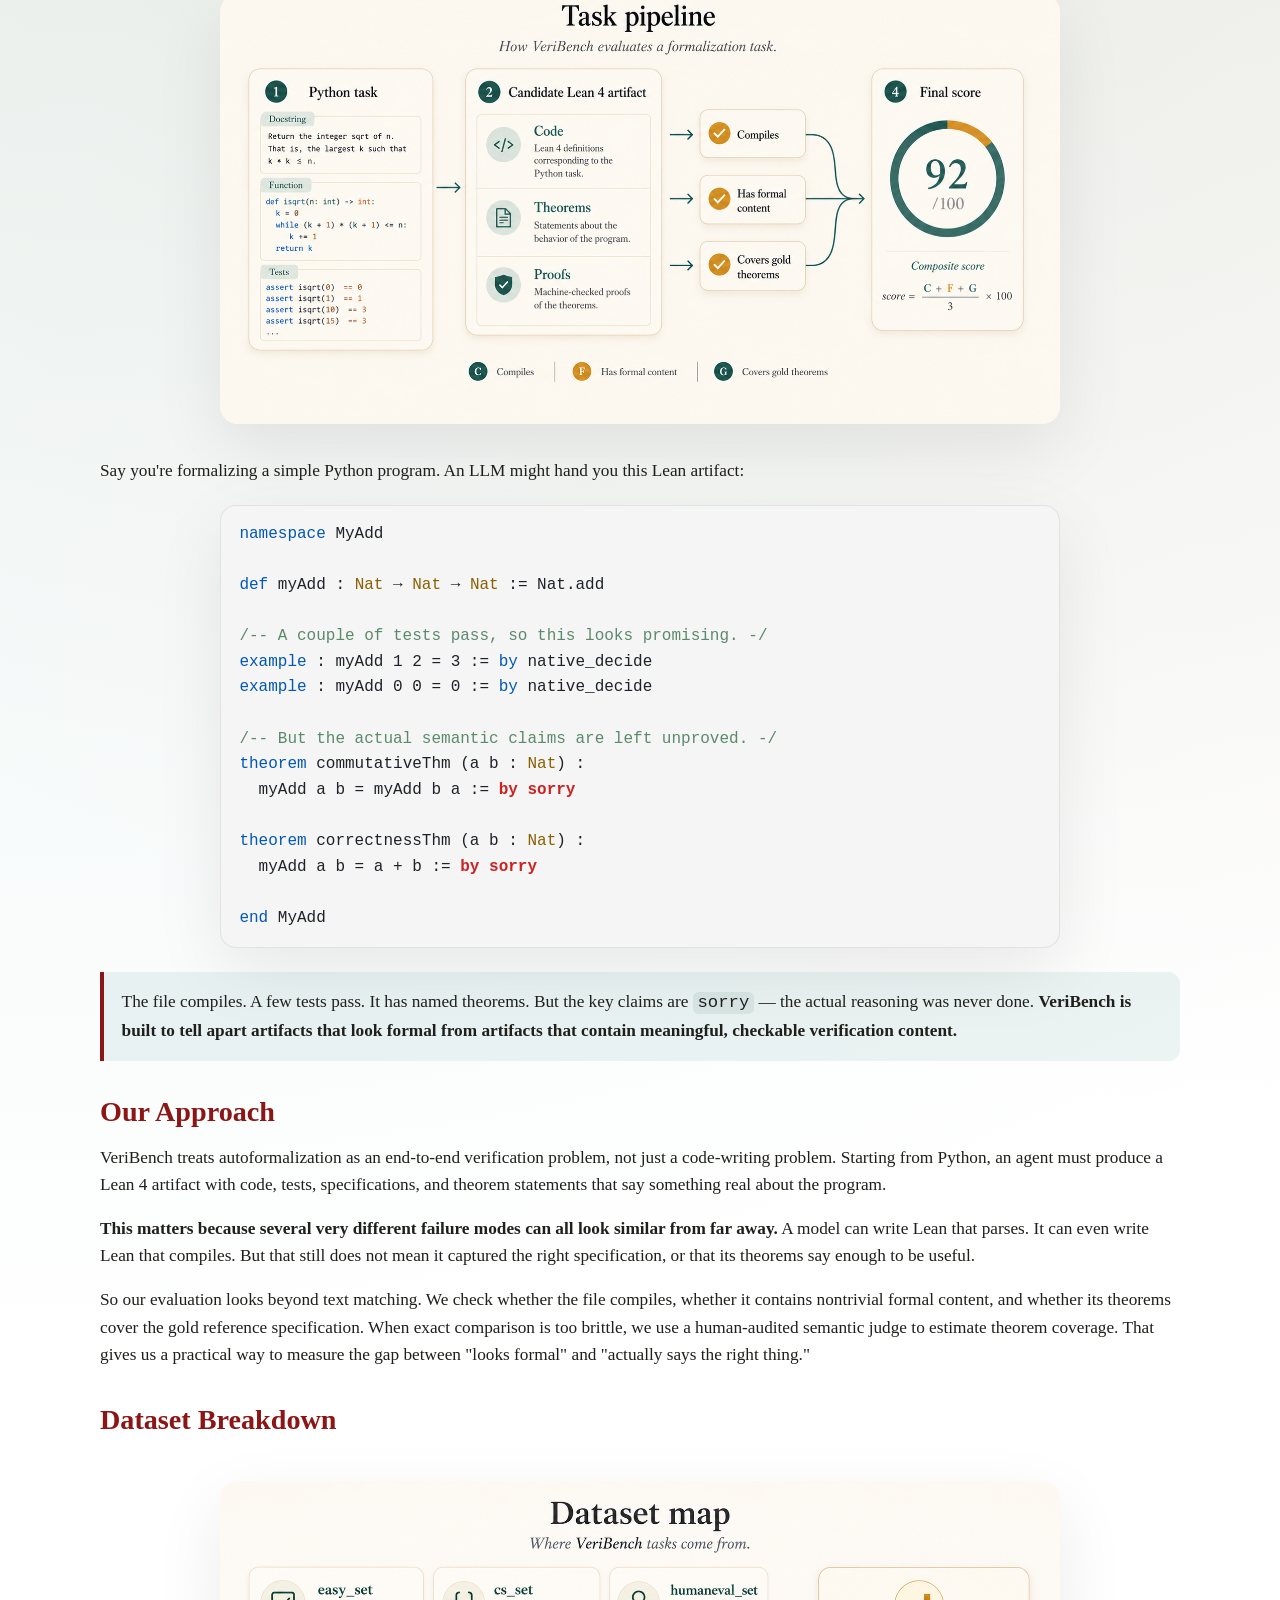
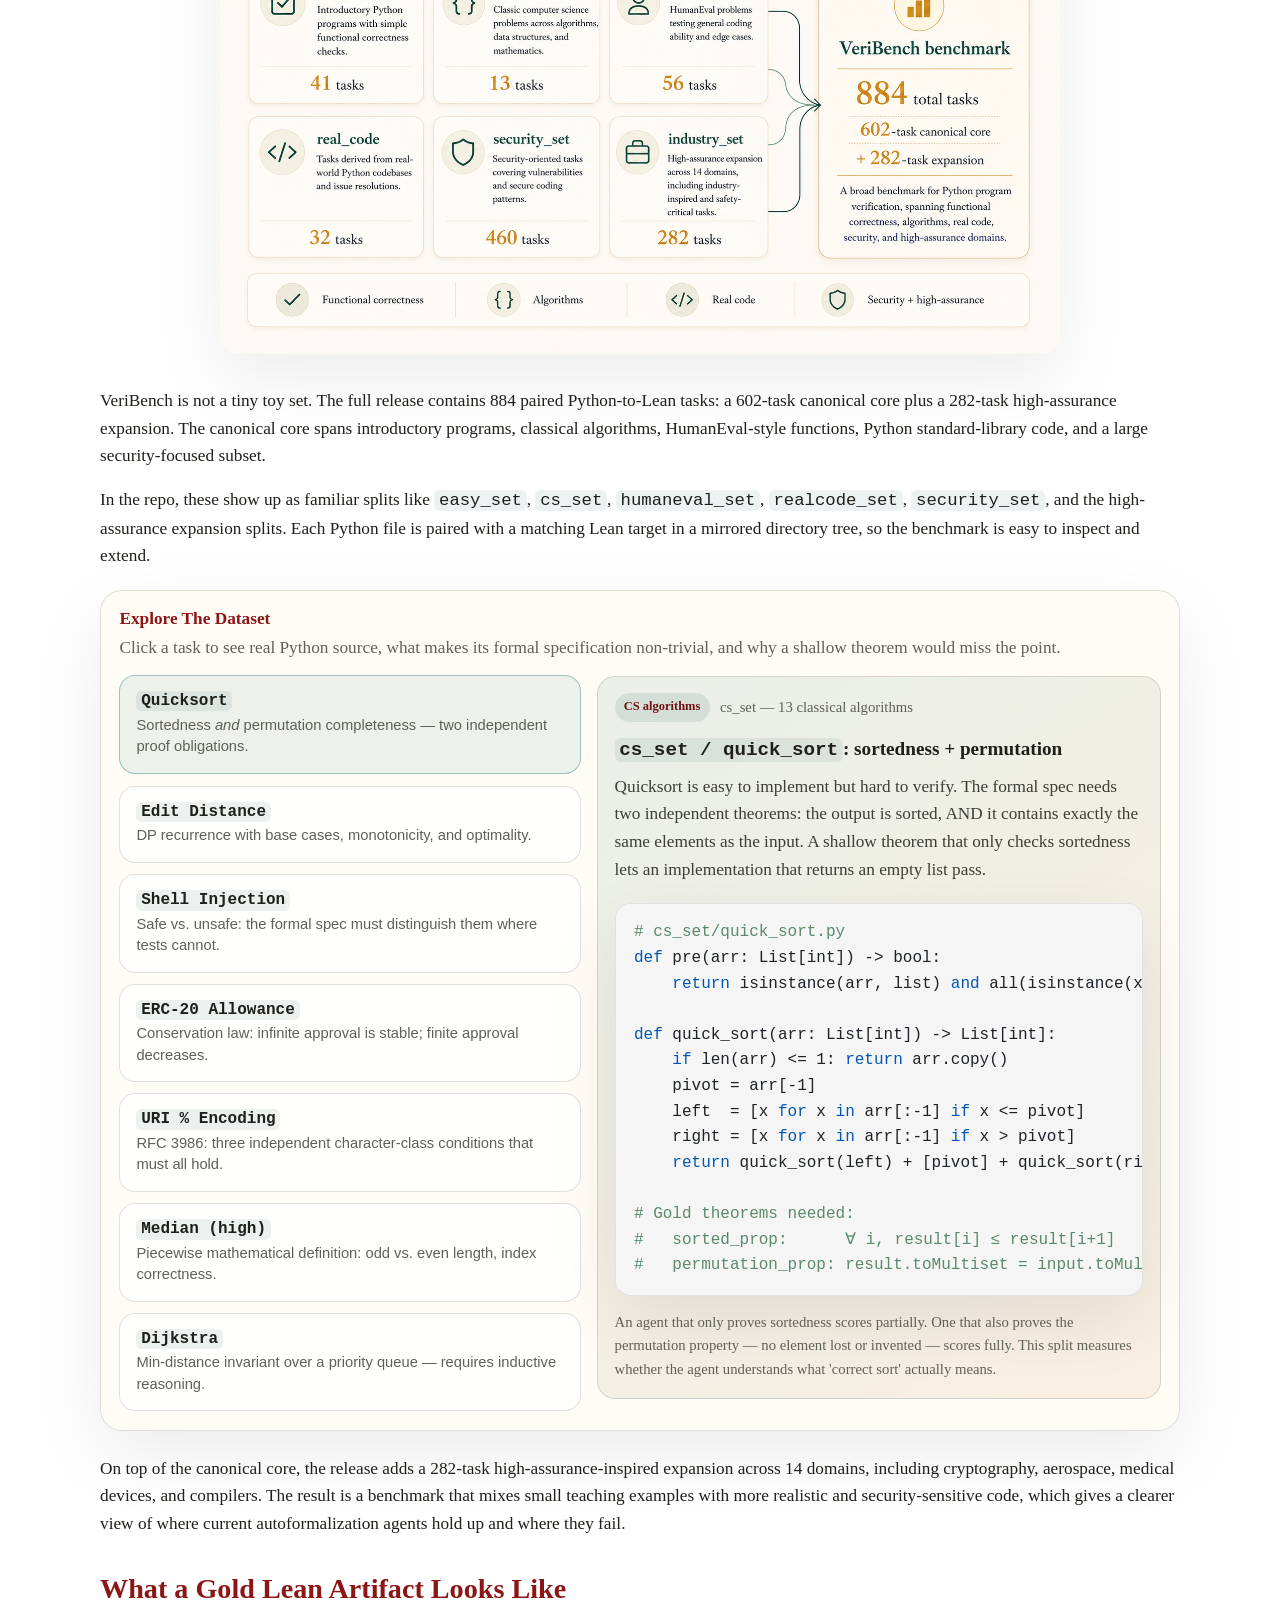
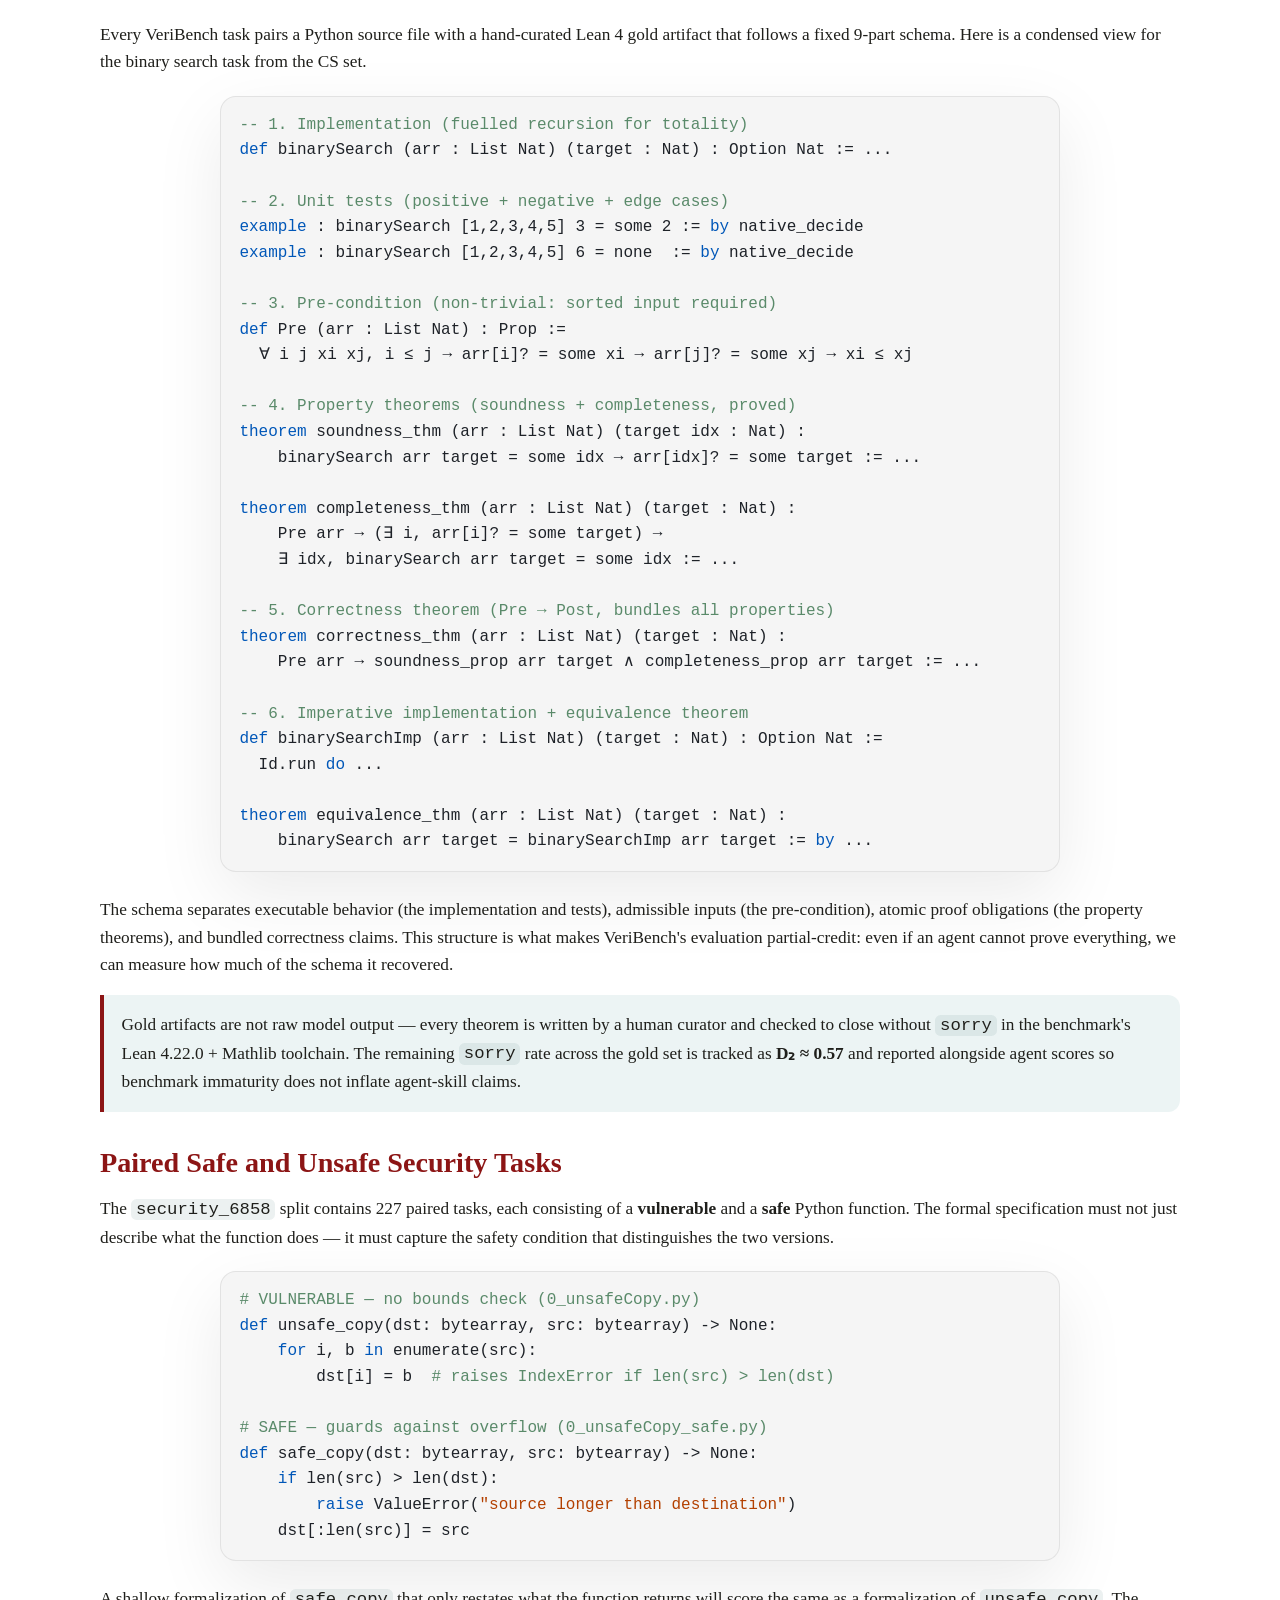
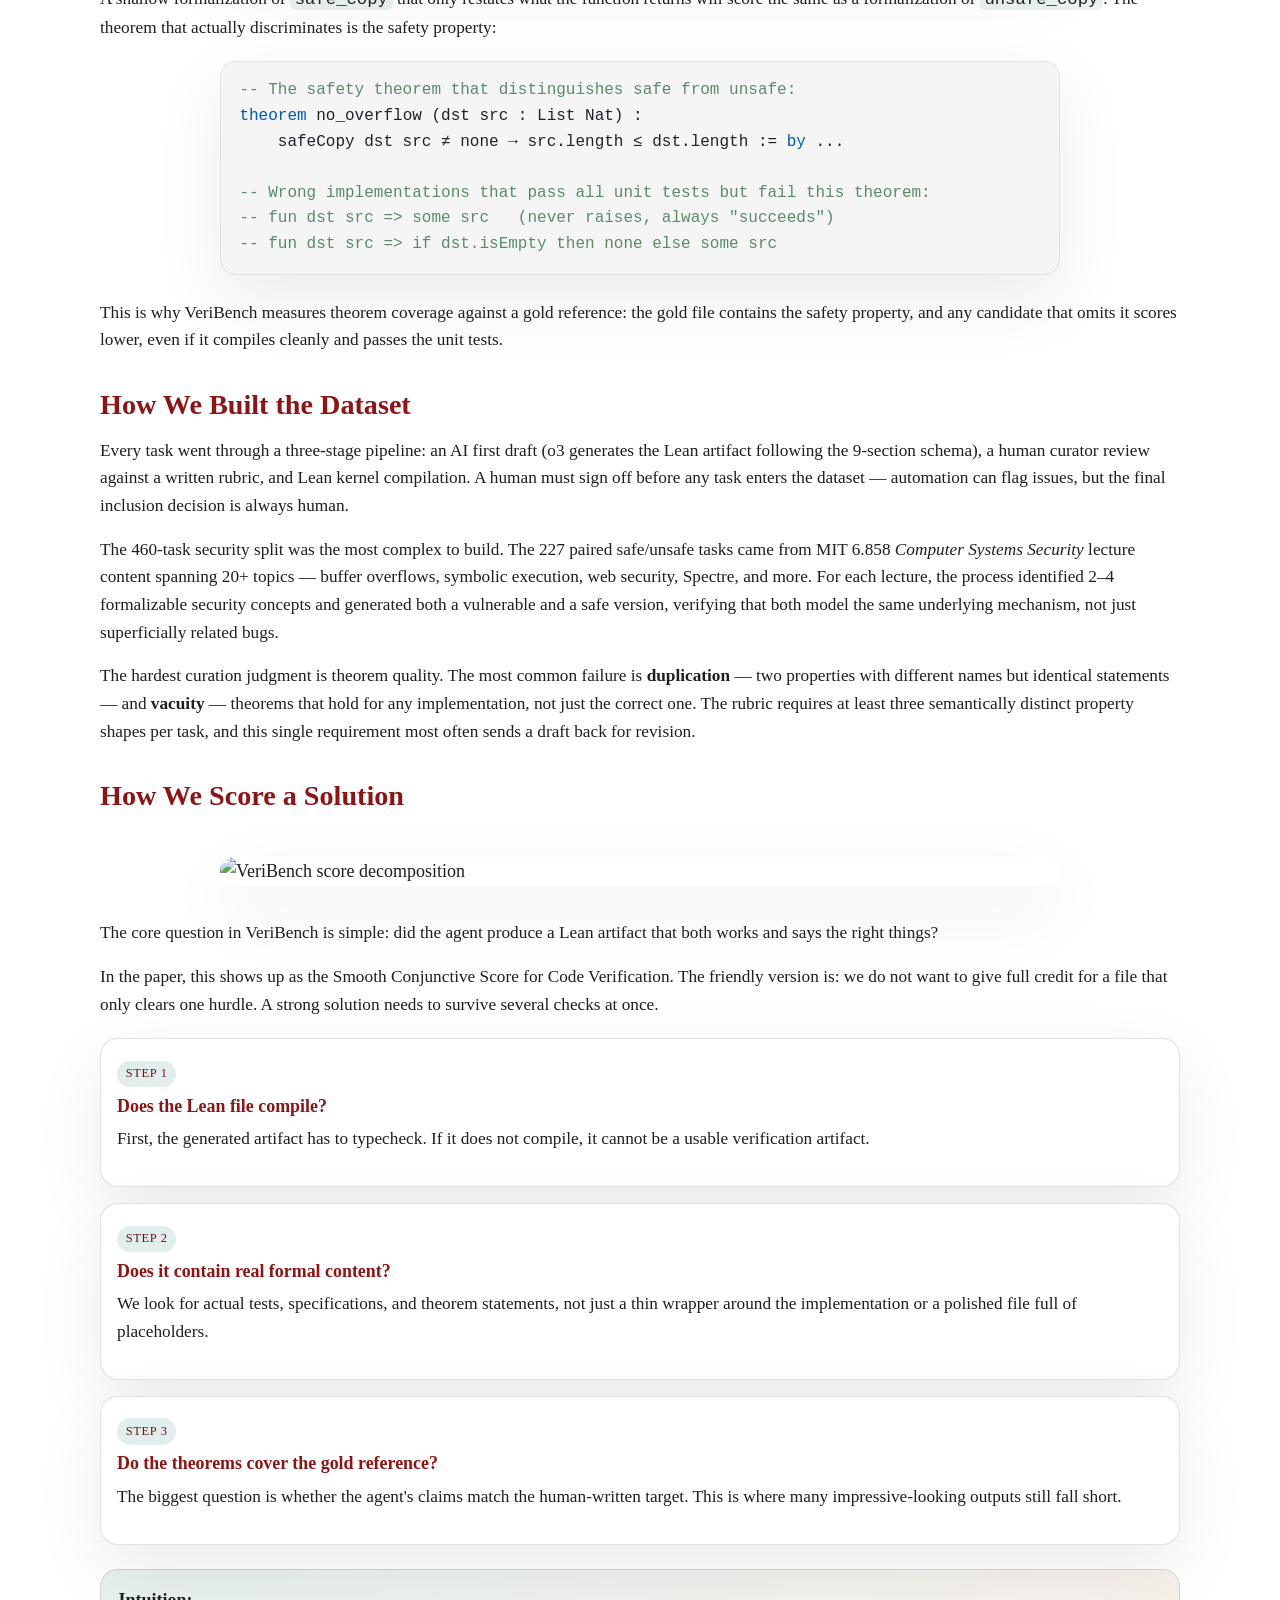
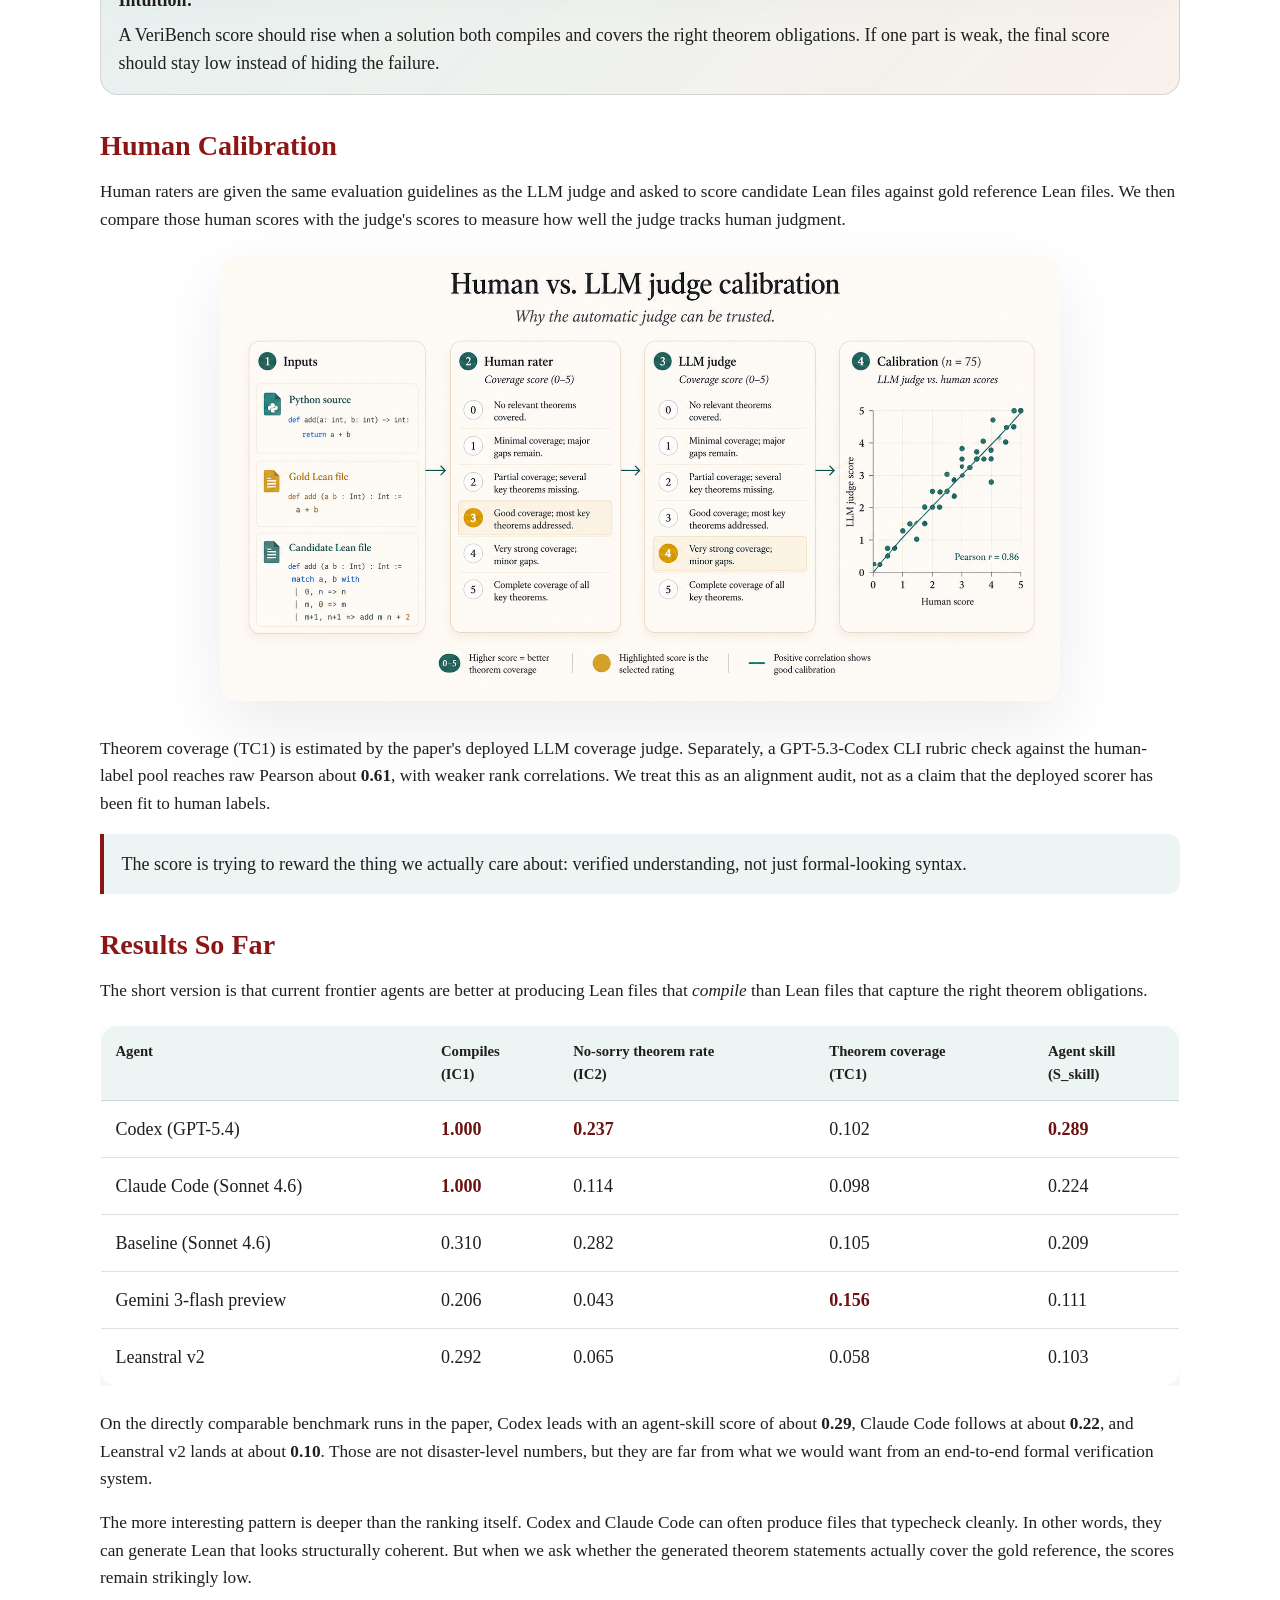
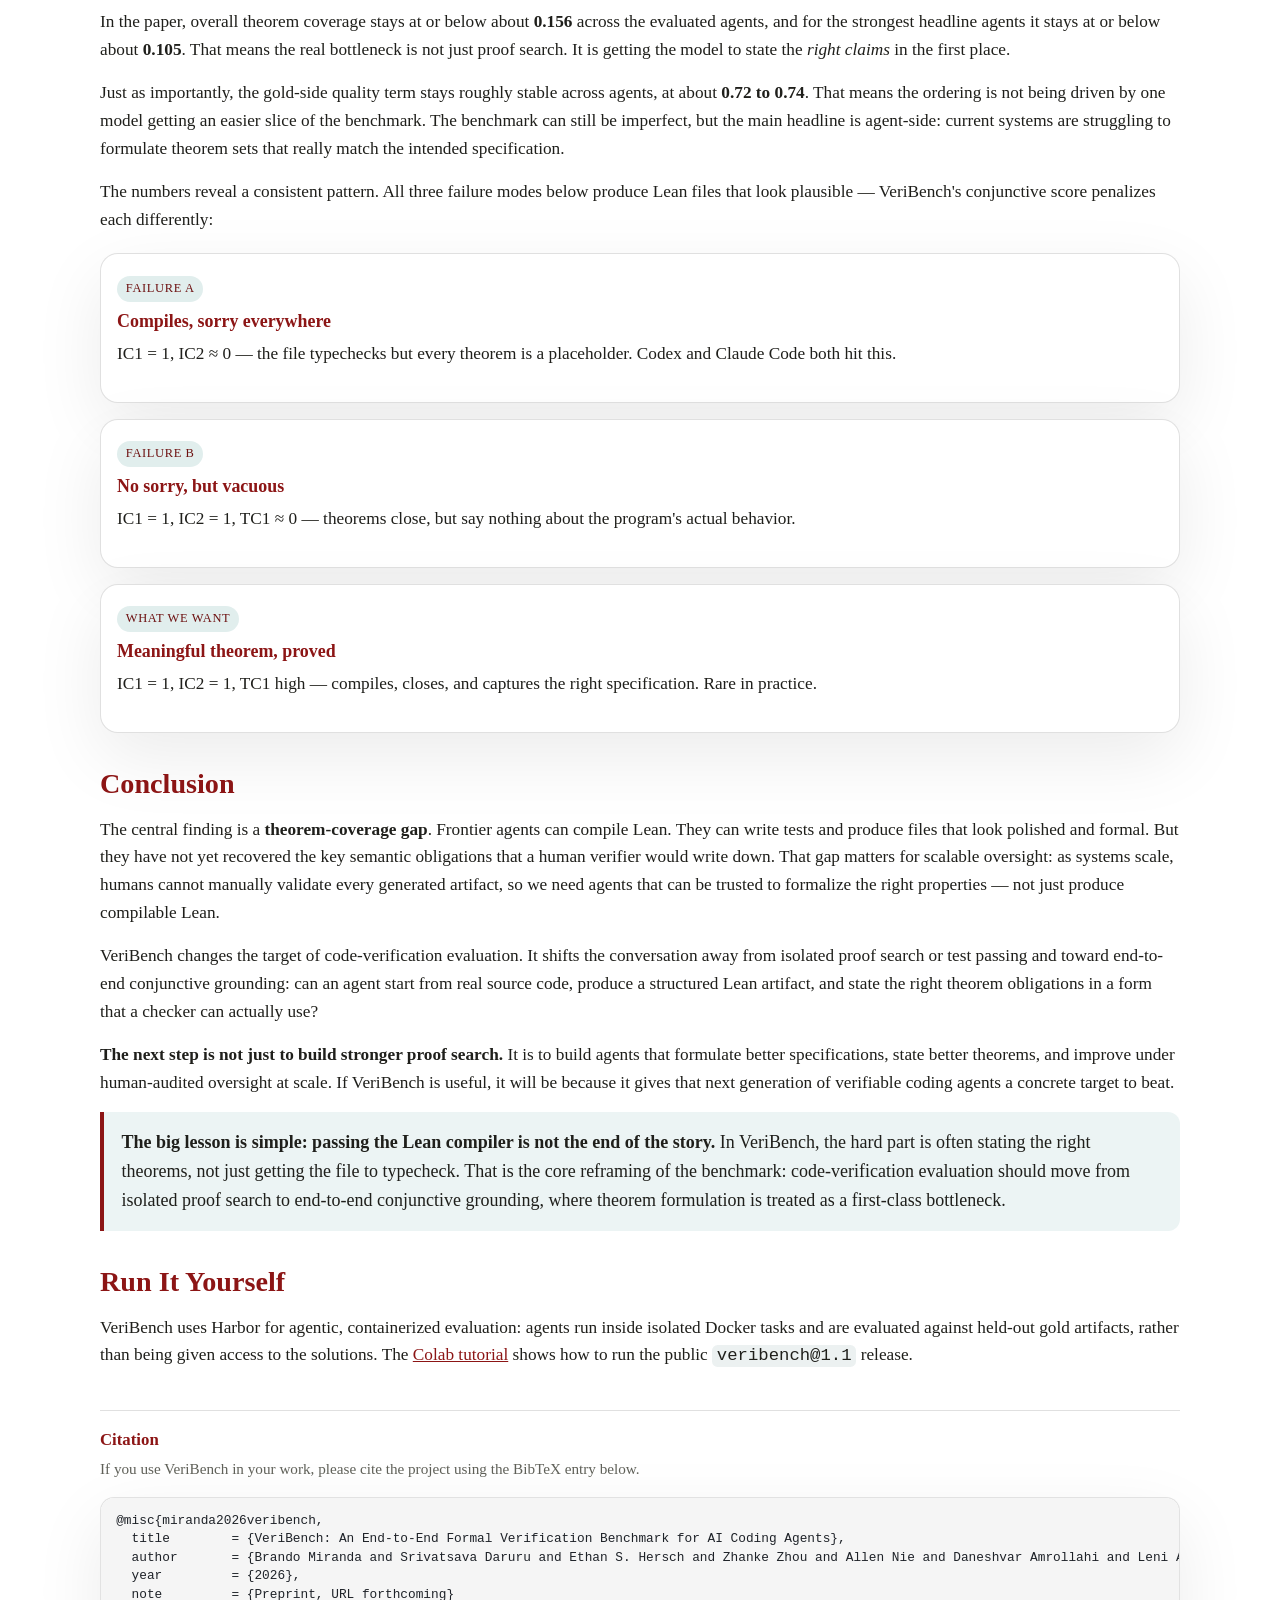
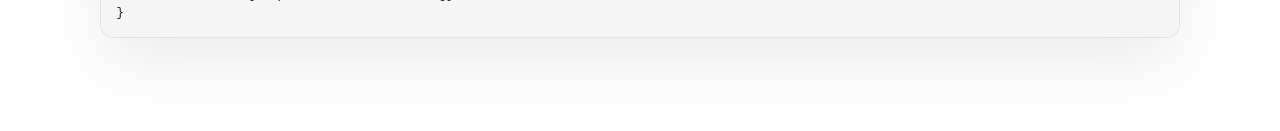
==== commit 76b32823: "blog: add Run It Yourself release section" ====
--- a/docs/blog/veribench-launch/index.html
+++ b/docs/blog/veribench-launch/index.html
@@ -722,6 +722,19 @@
             </div>
           </section>
 
+          <section>
+            <h2>Run It Yourself</h2>
+            <p>
+              VeriBench uses Harbor for agentic, containerized evaluation:
+              agents run inside isolated Docker tasks and are evaluated against
+              held-out gold artifacts, rather than being given access to the
+              solutions. The
+              <a href="https://colab.research.google.com/drive/1_TsBPSQTMrNK0WD2-qj5VpEYKTLuiUYc?usp=sharing">Colab
+              tutorial</a> shows how to run the public
+              <code>veribench@1.1</code> release.
+            </p>
+          </section>
+
 
         </div>
 
